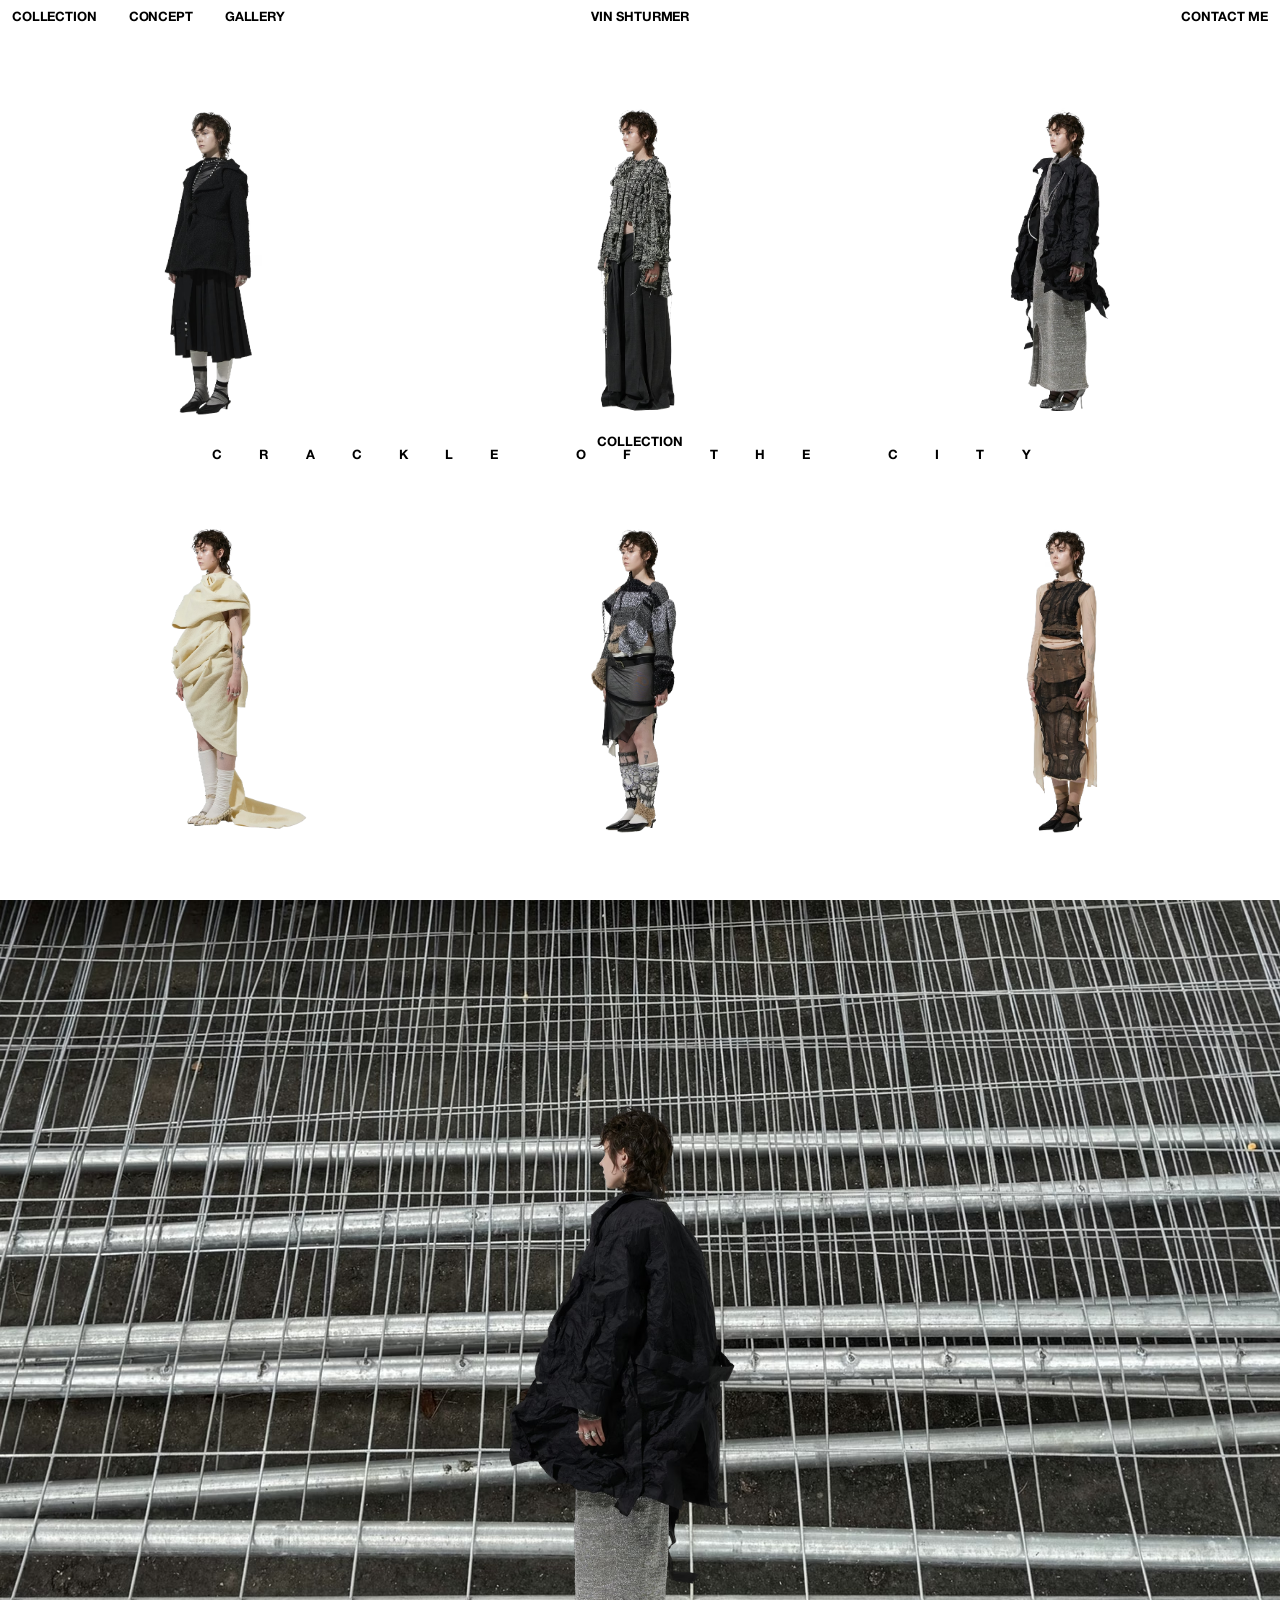
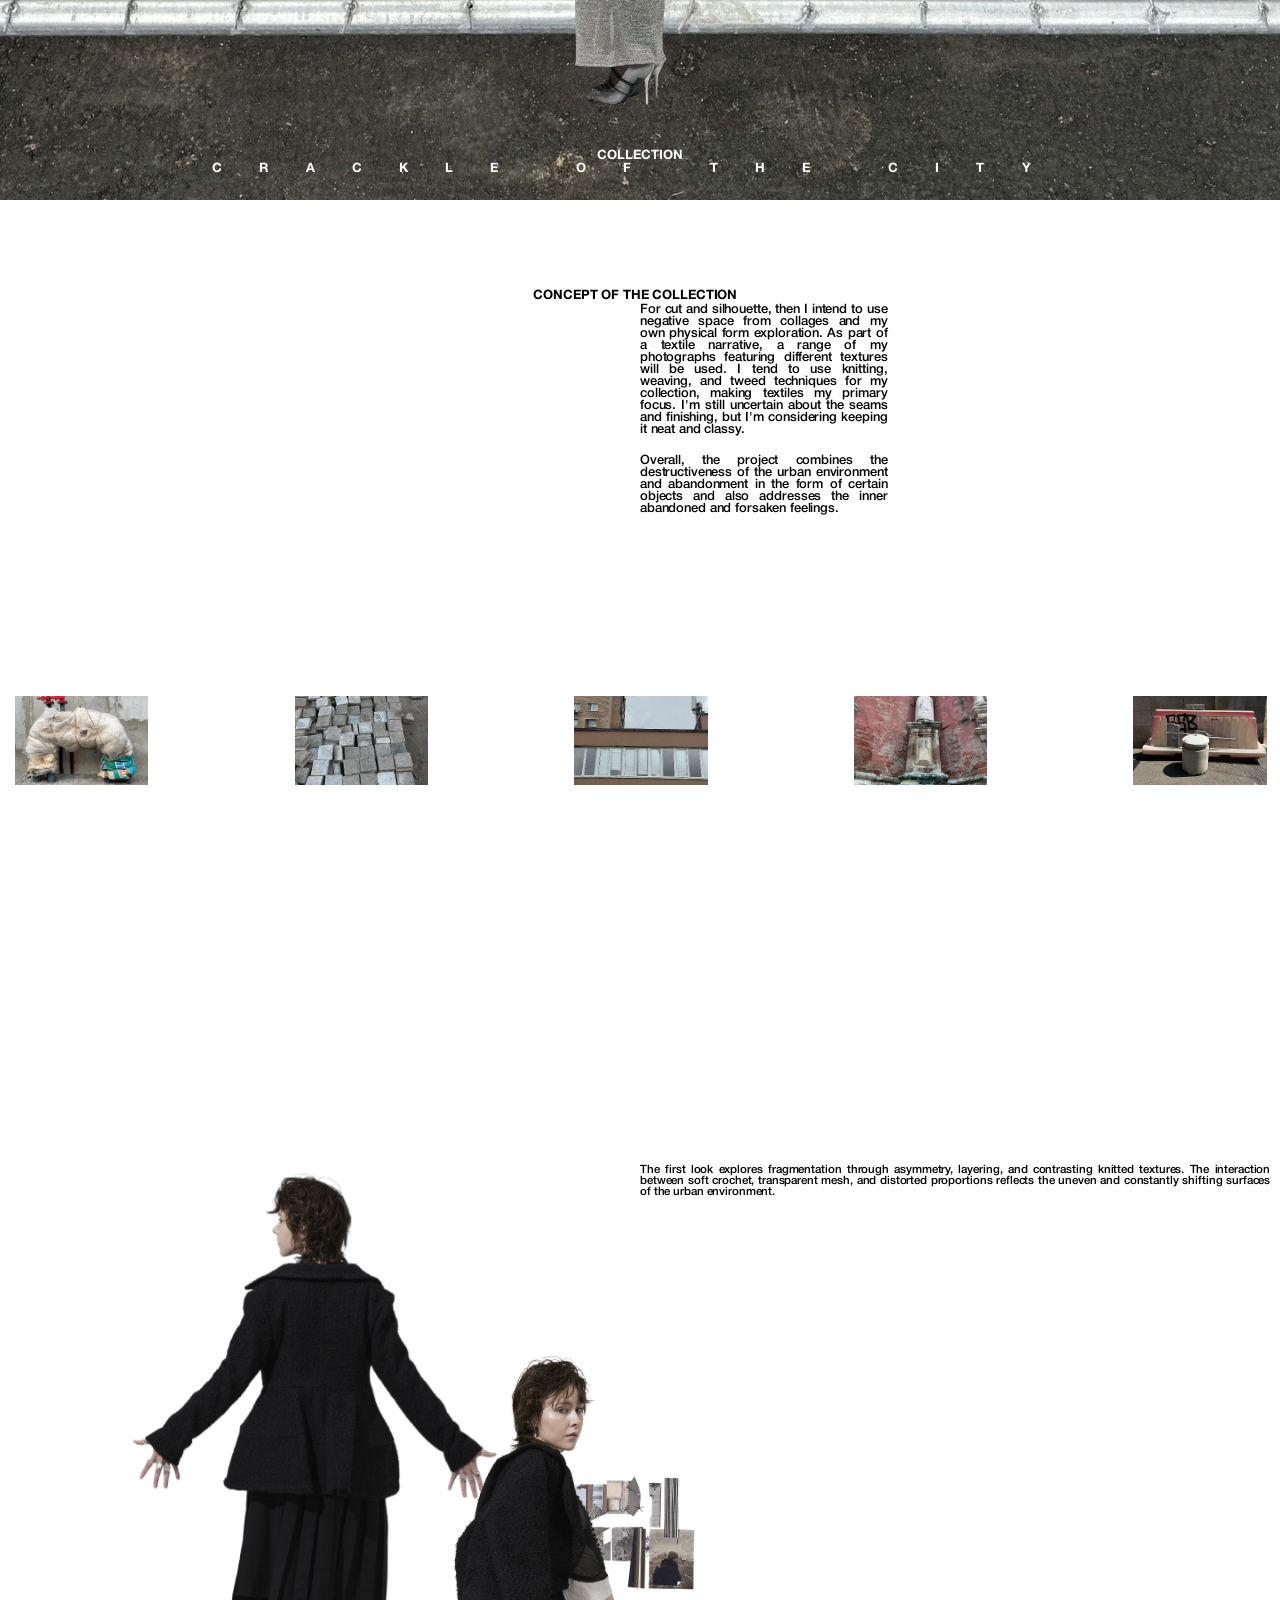
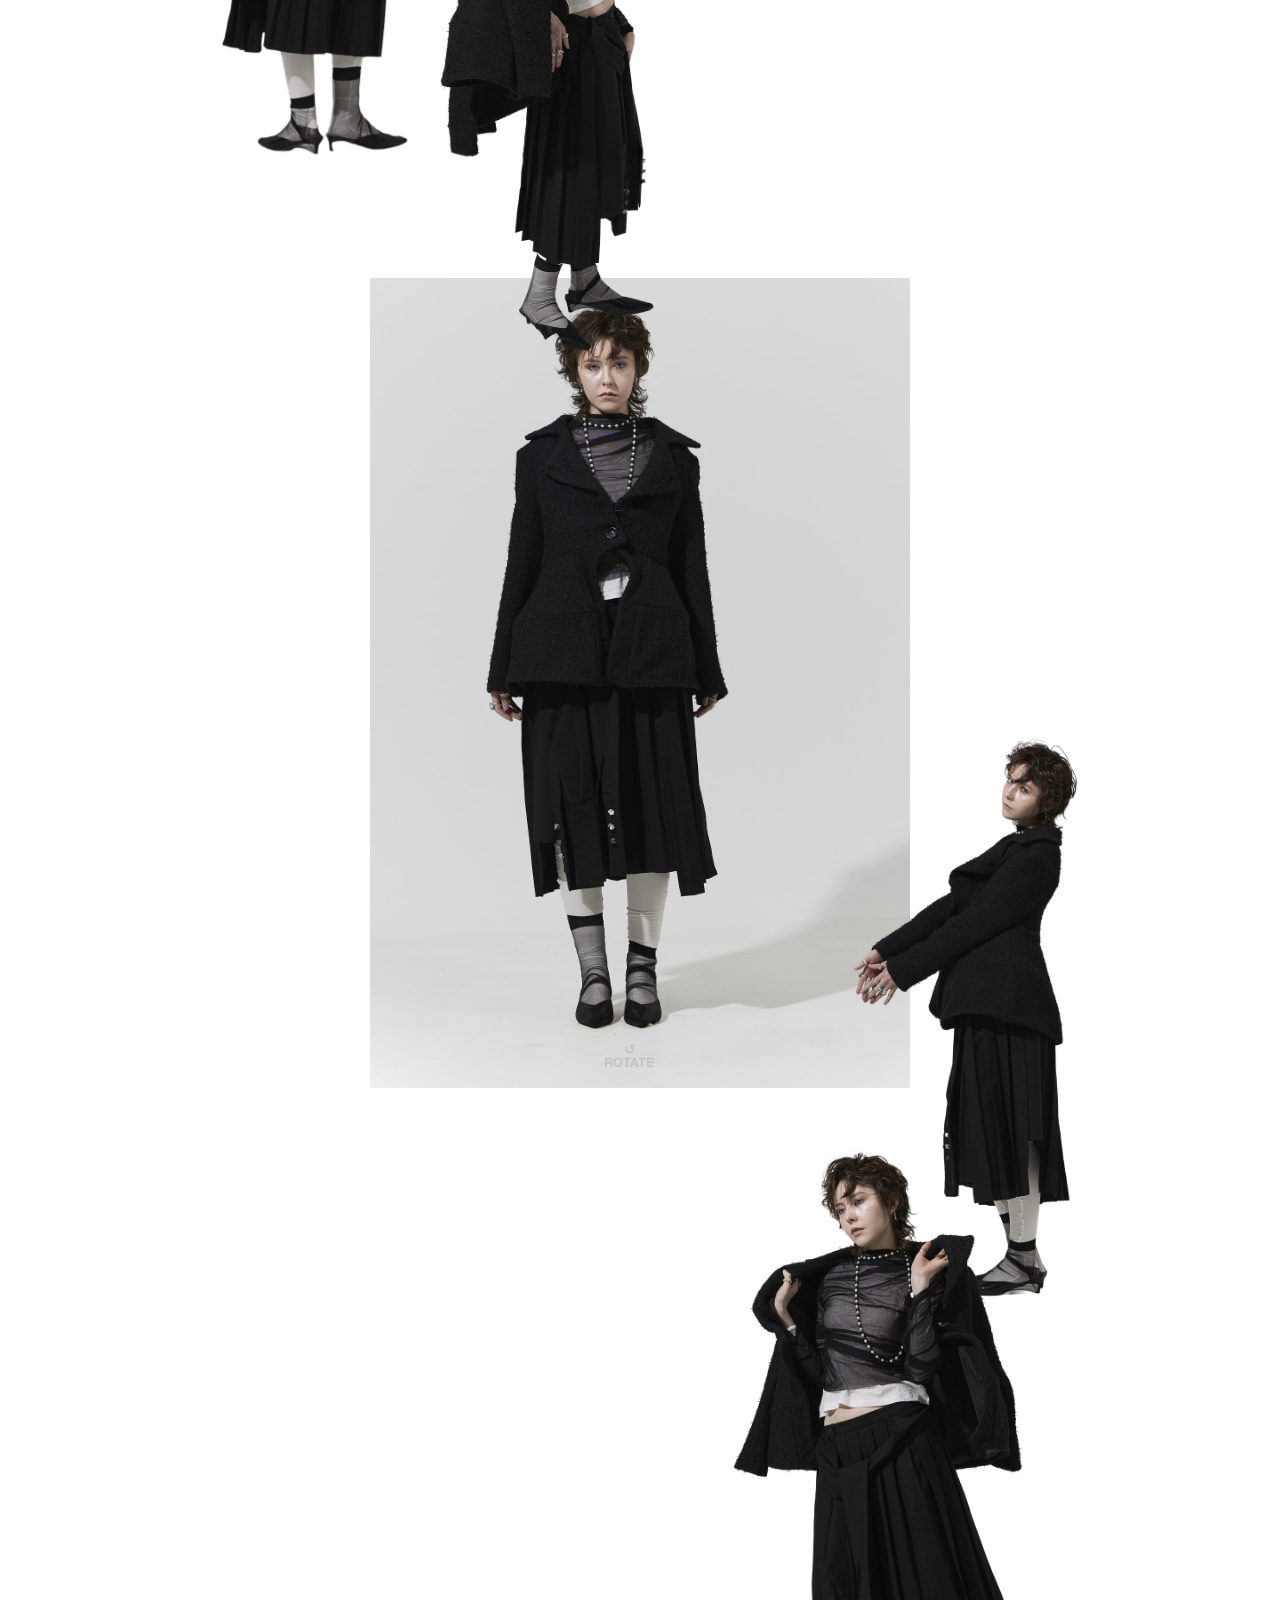
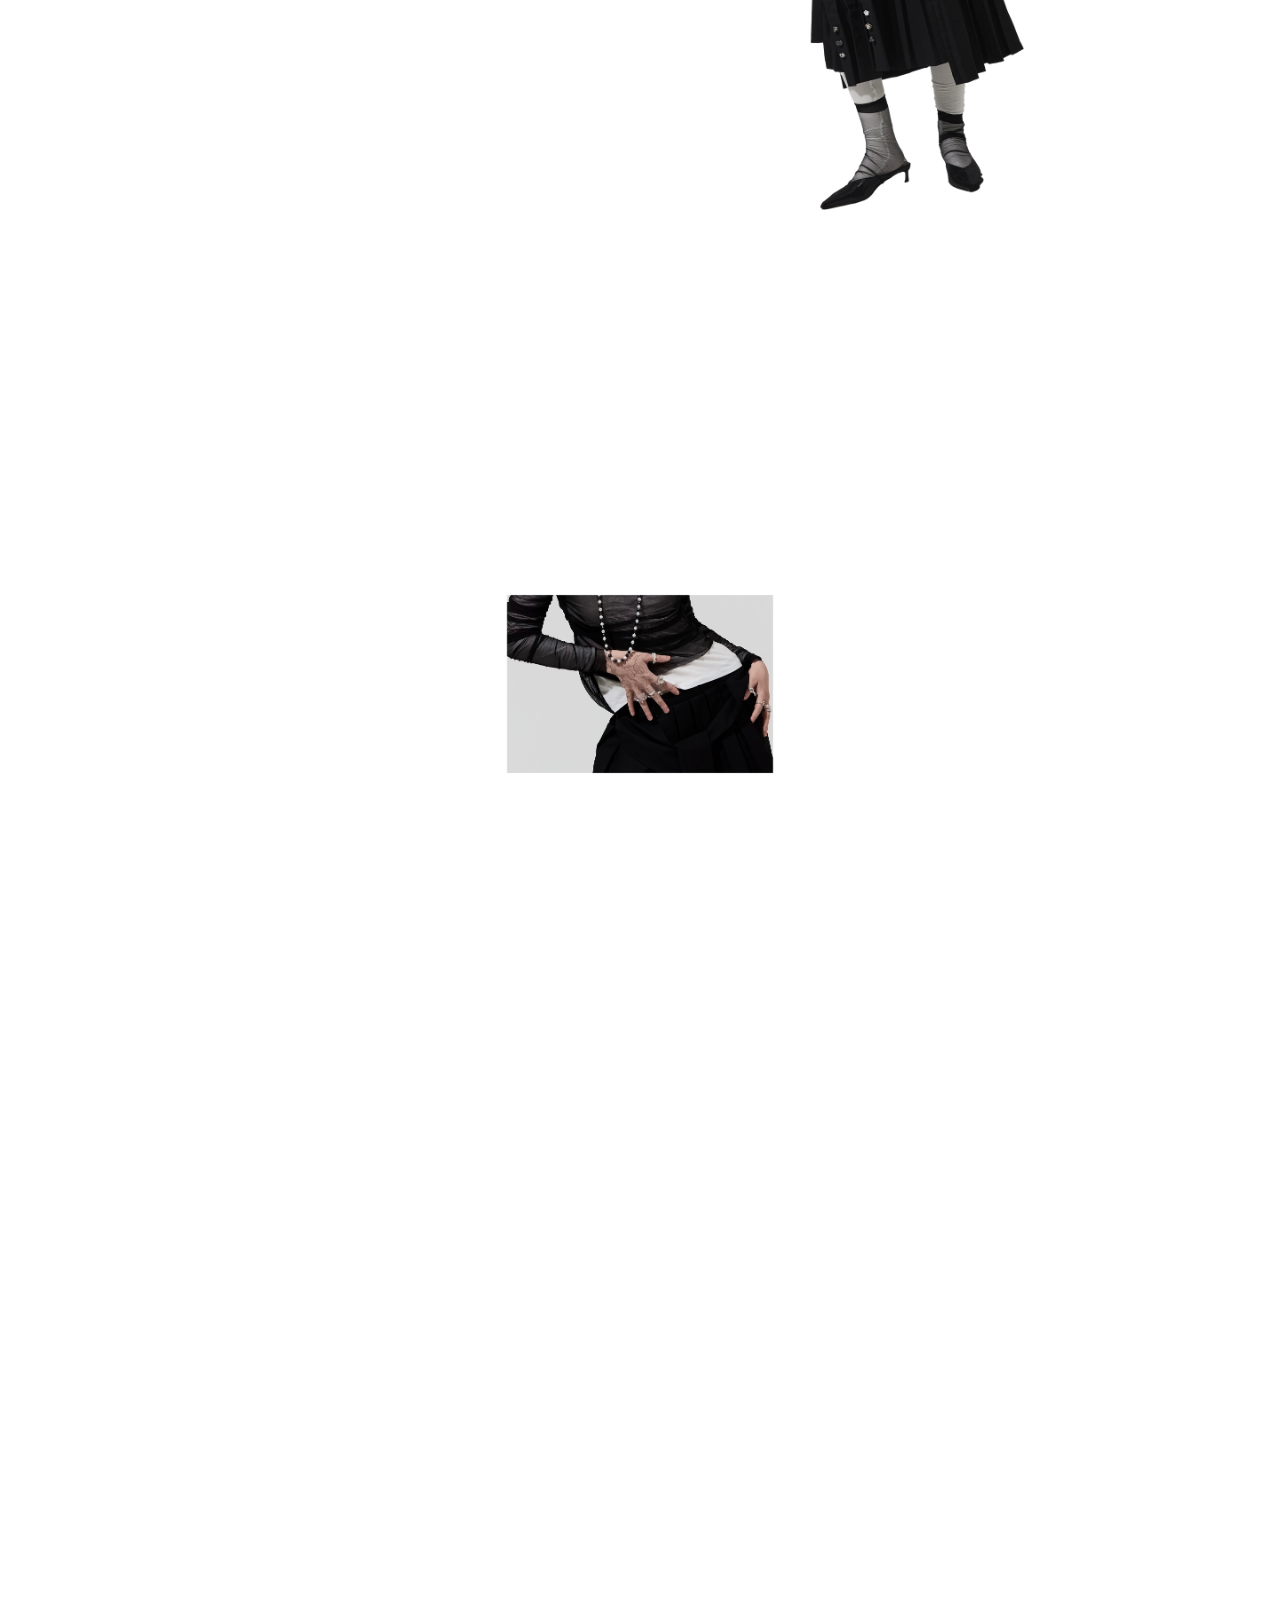
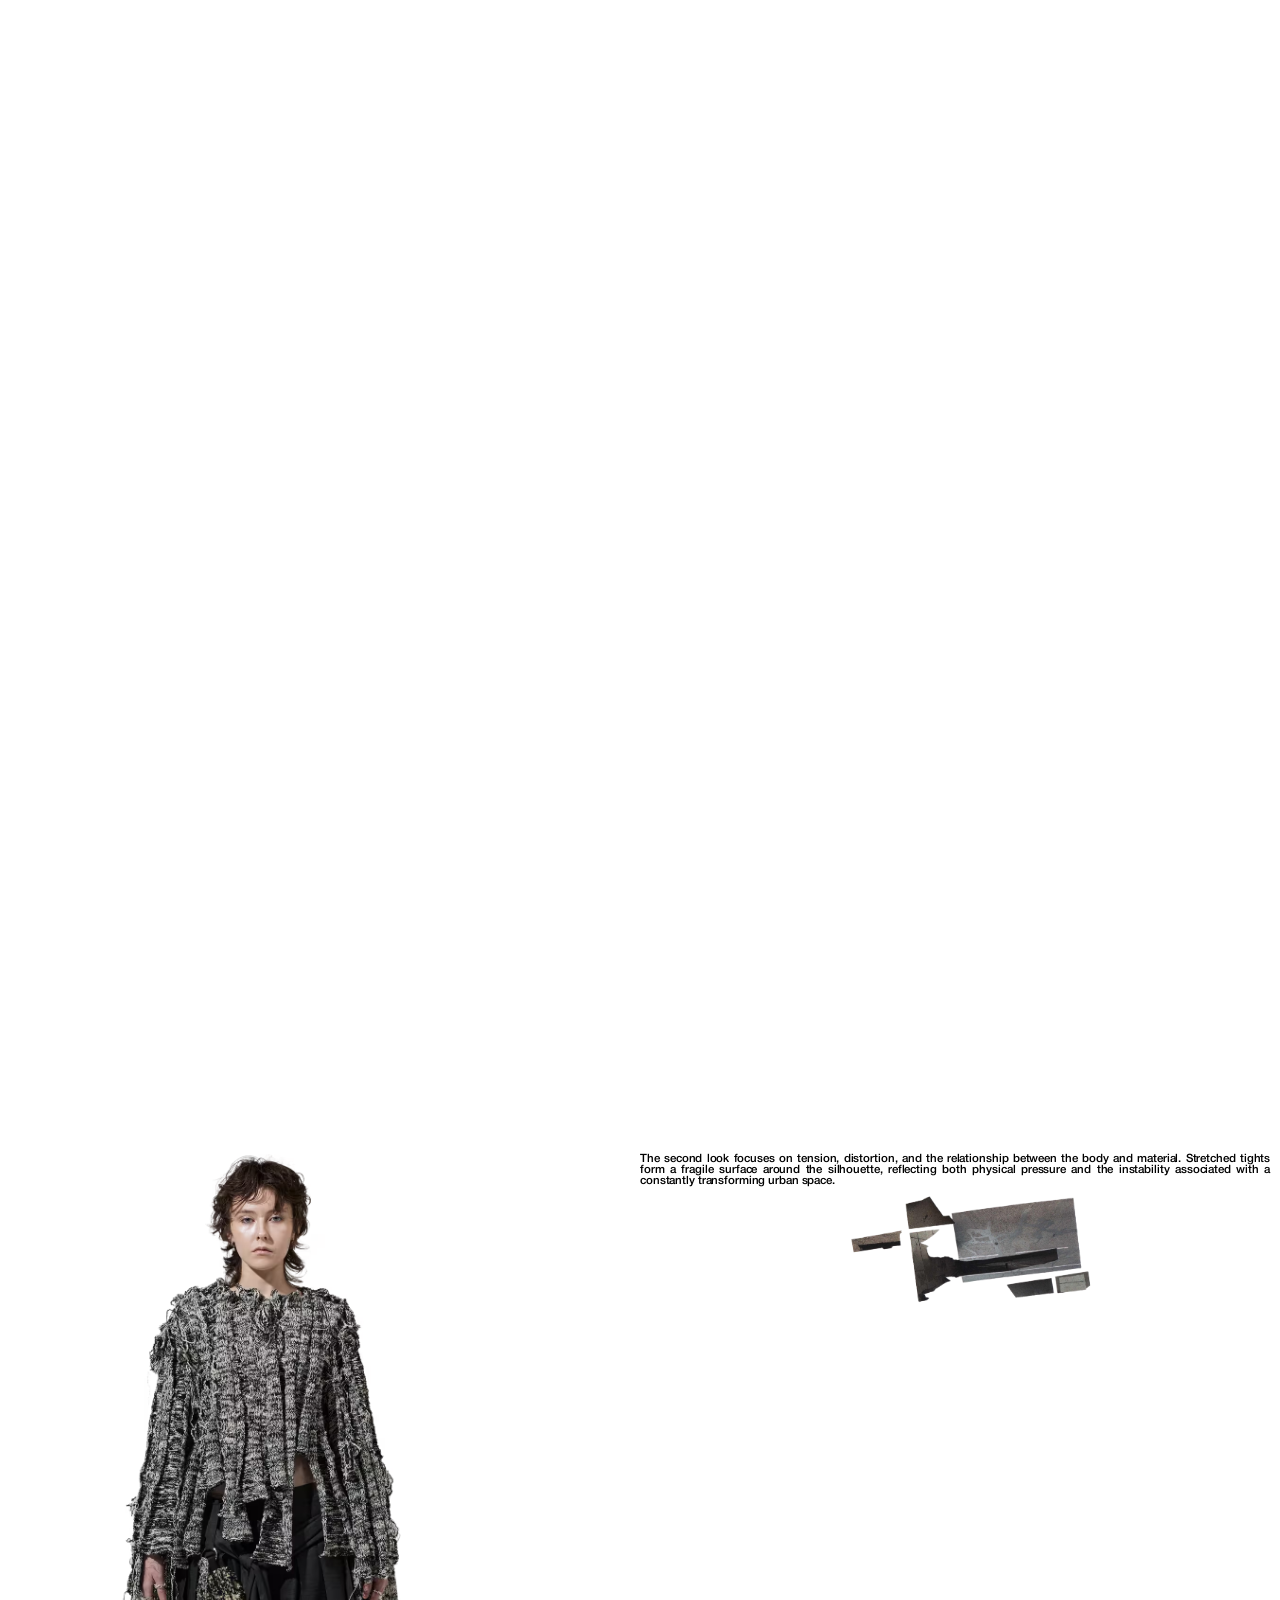
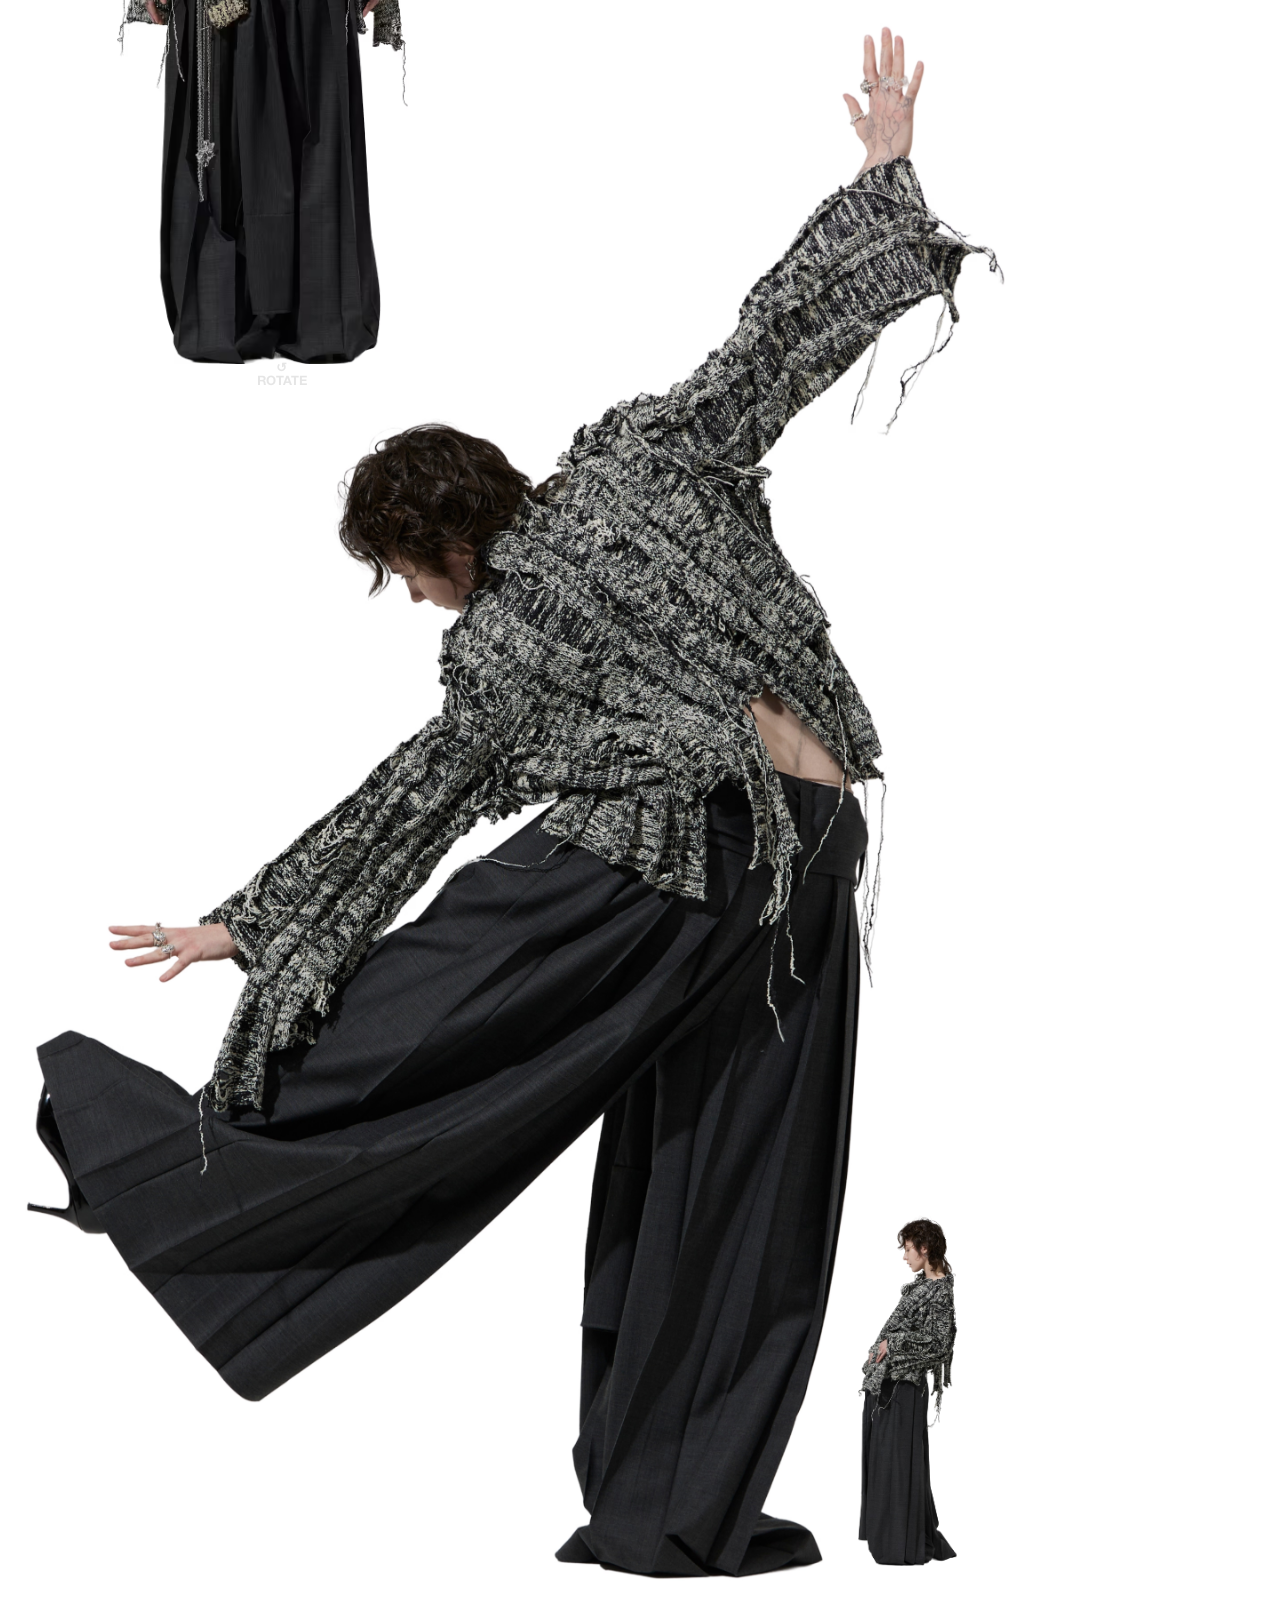
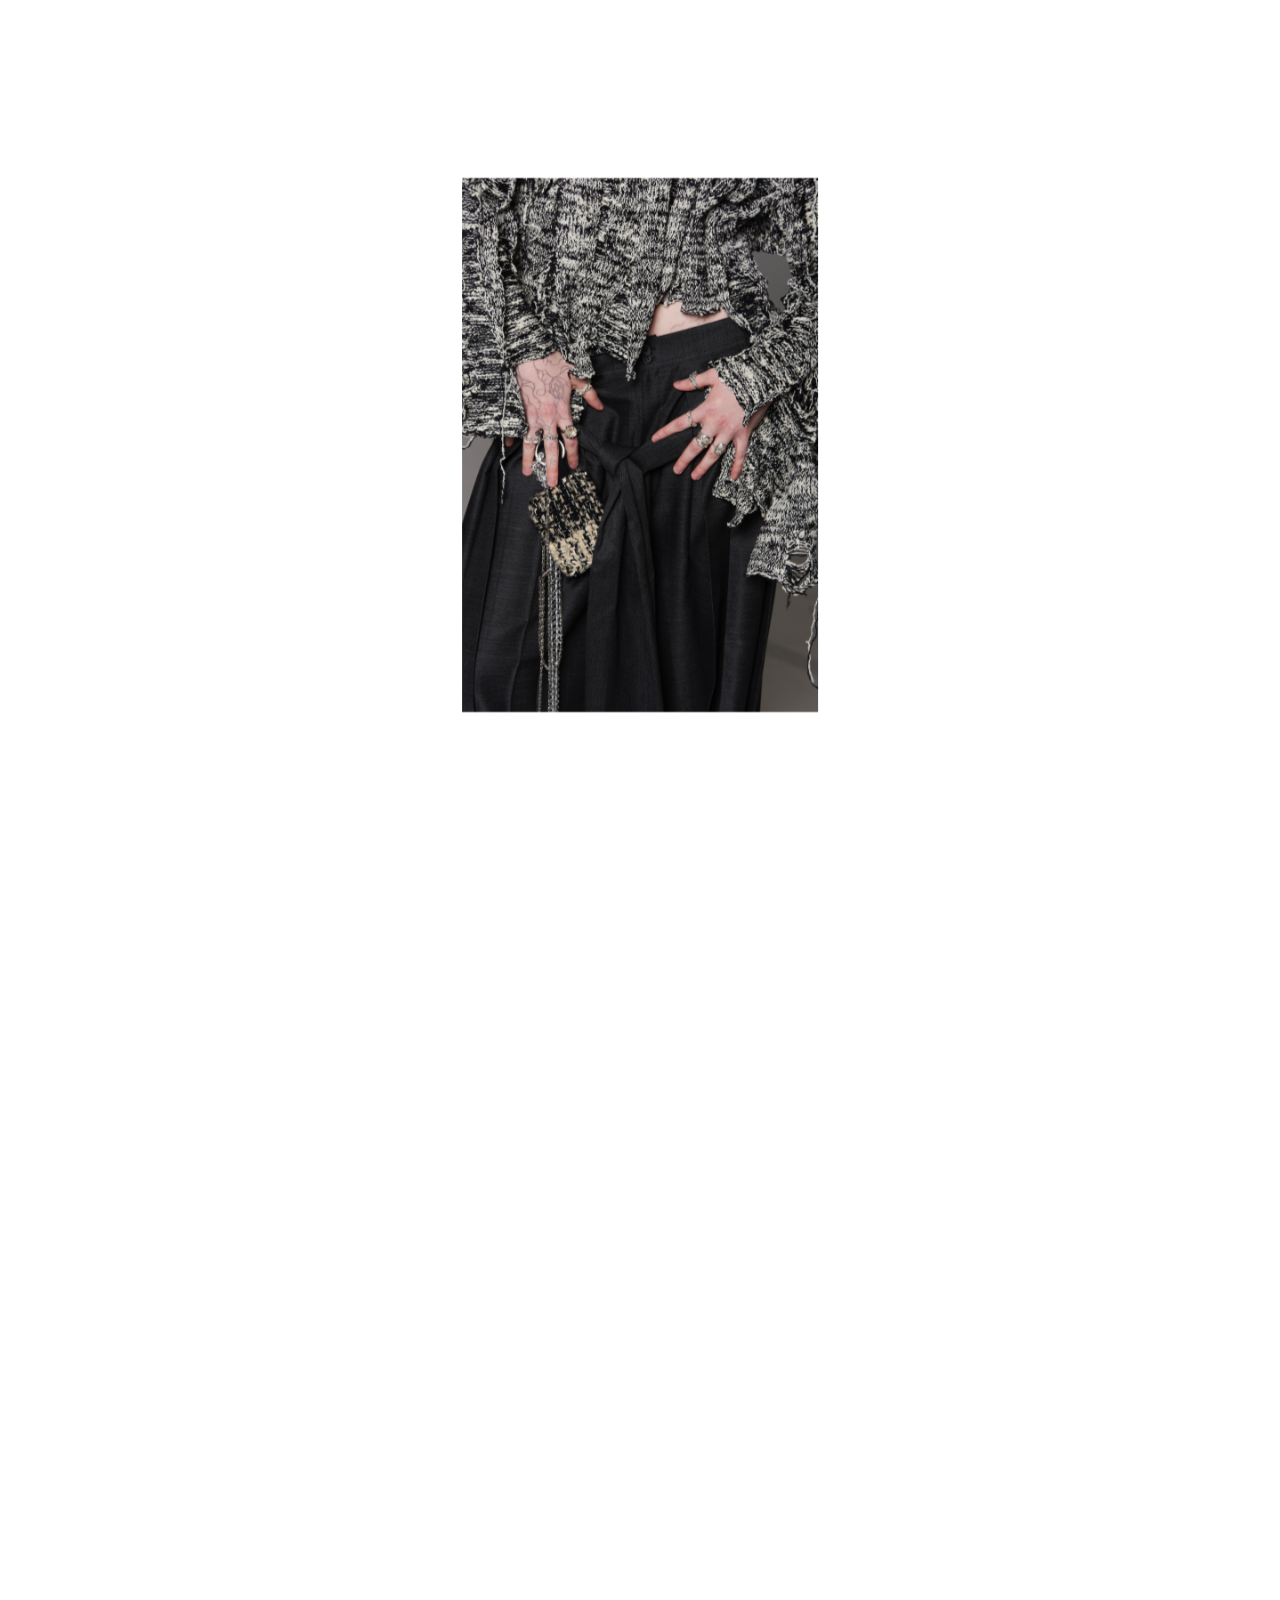
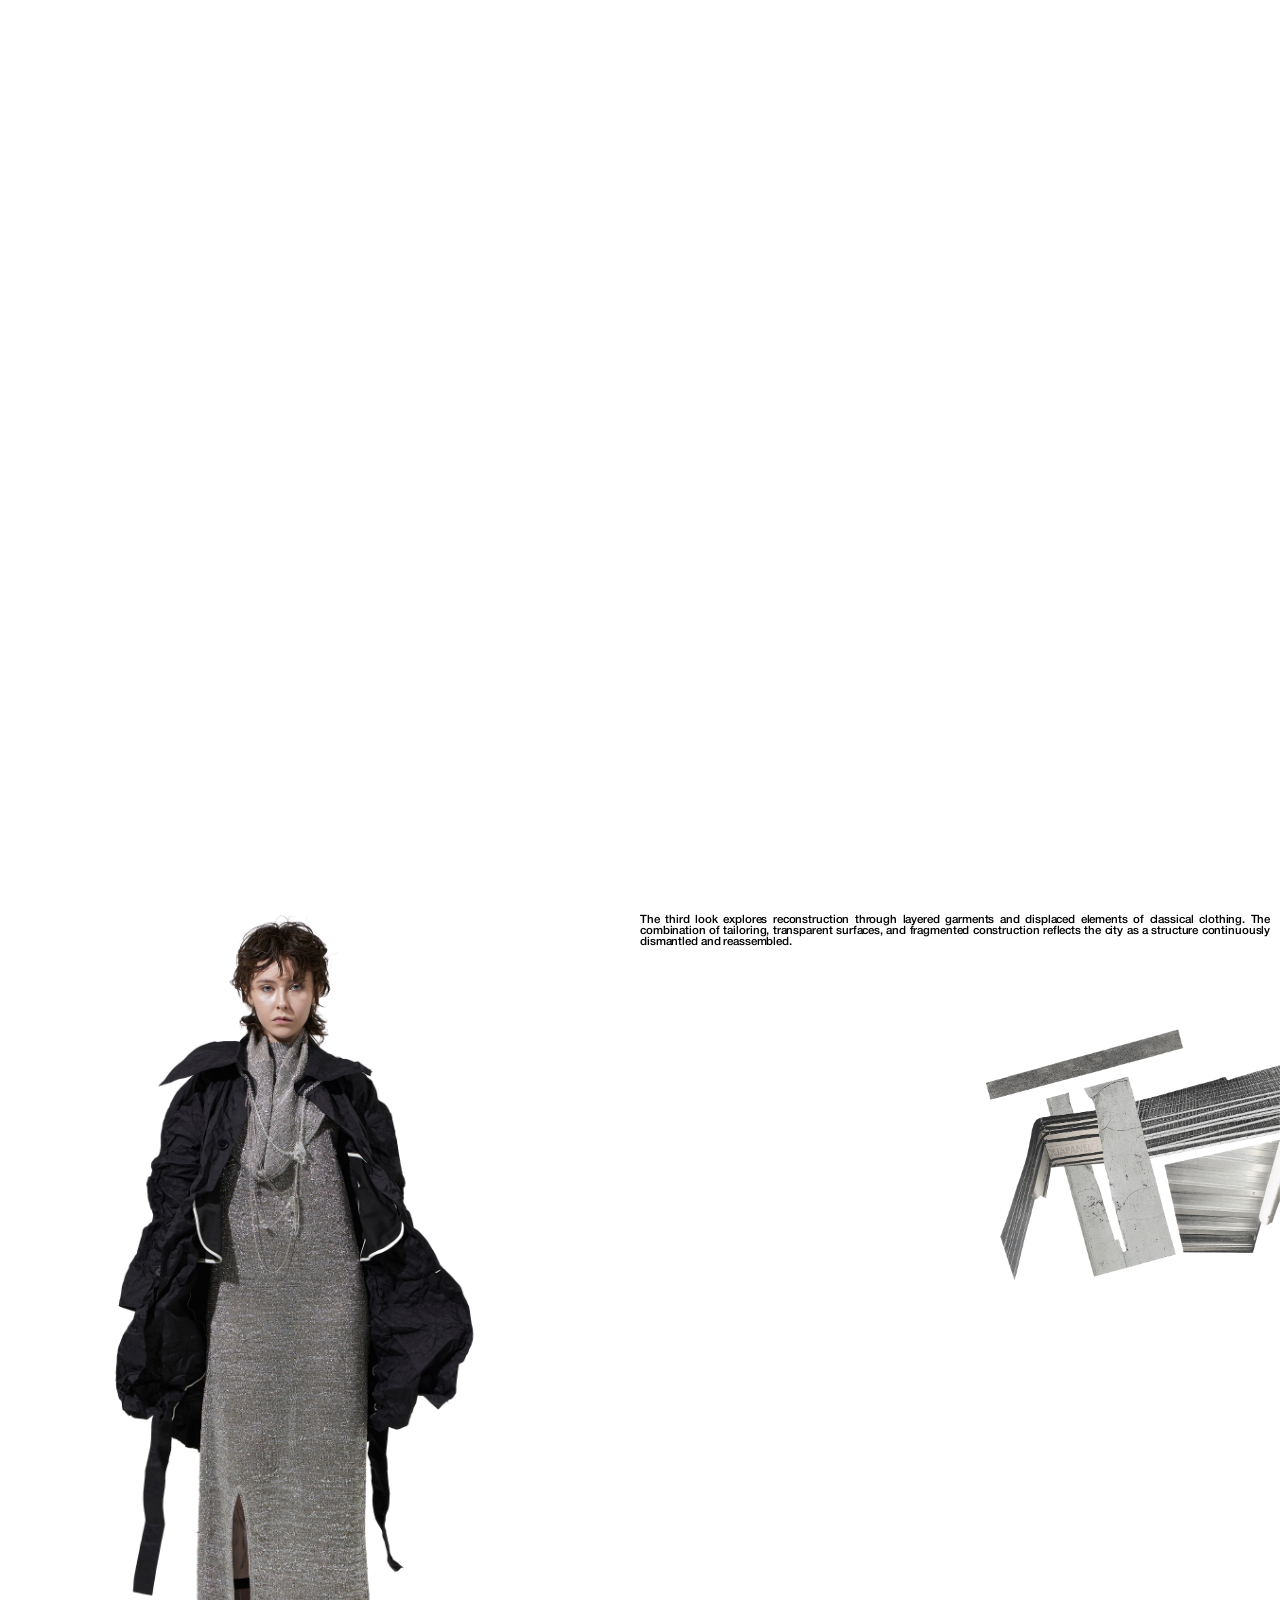
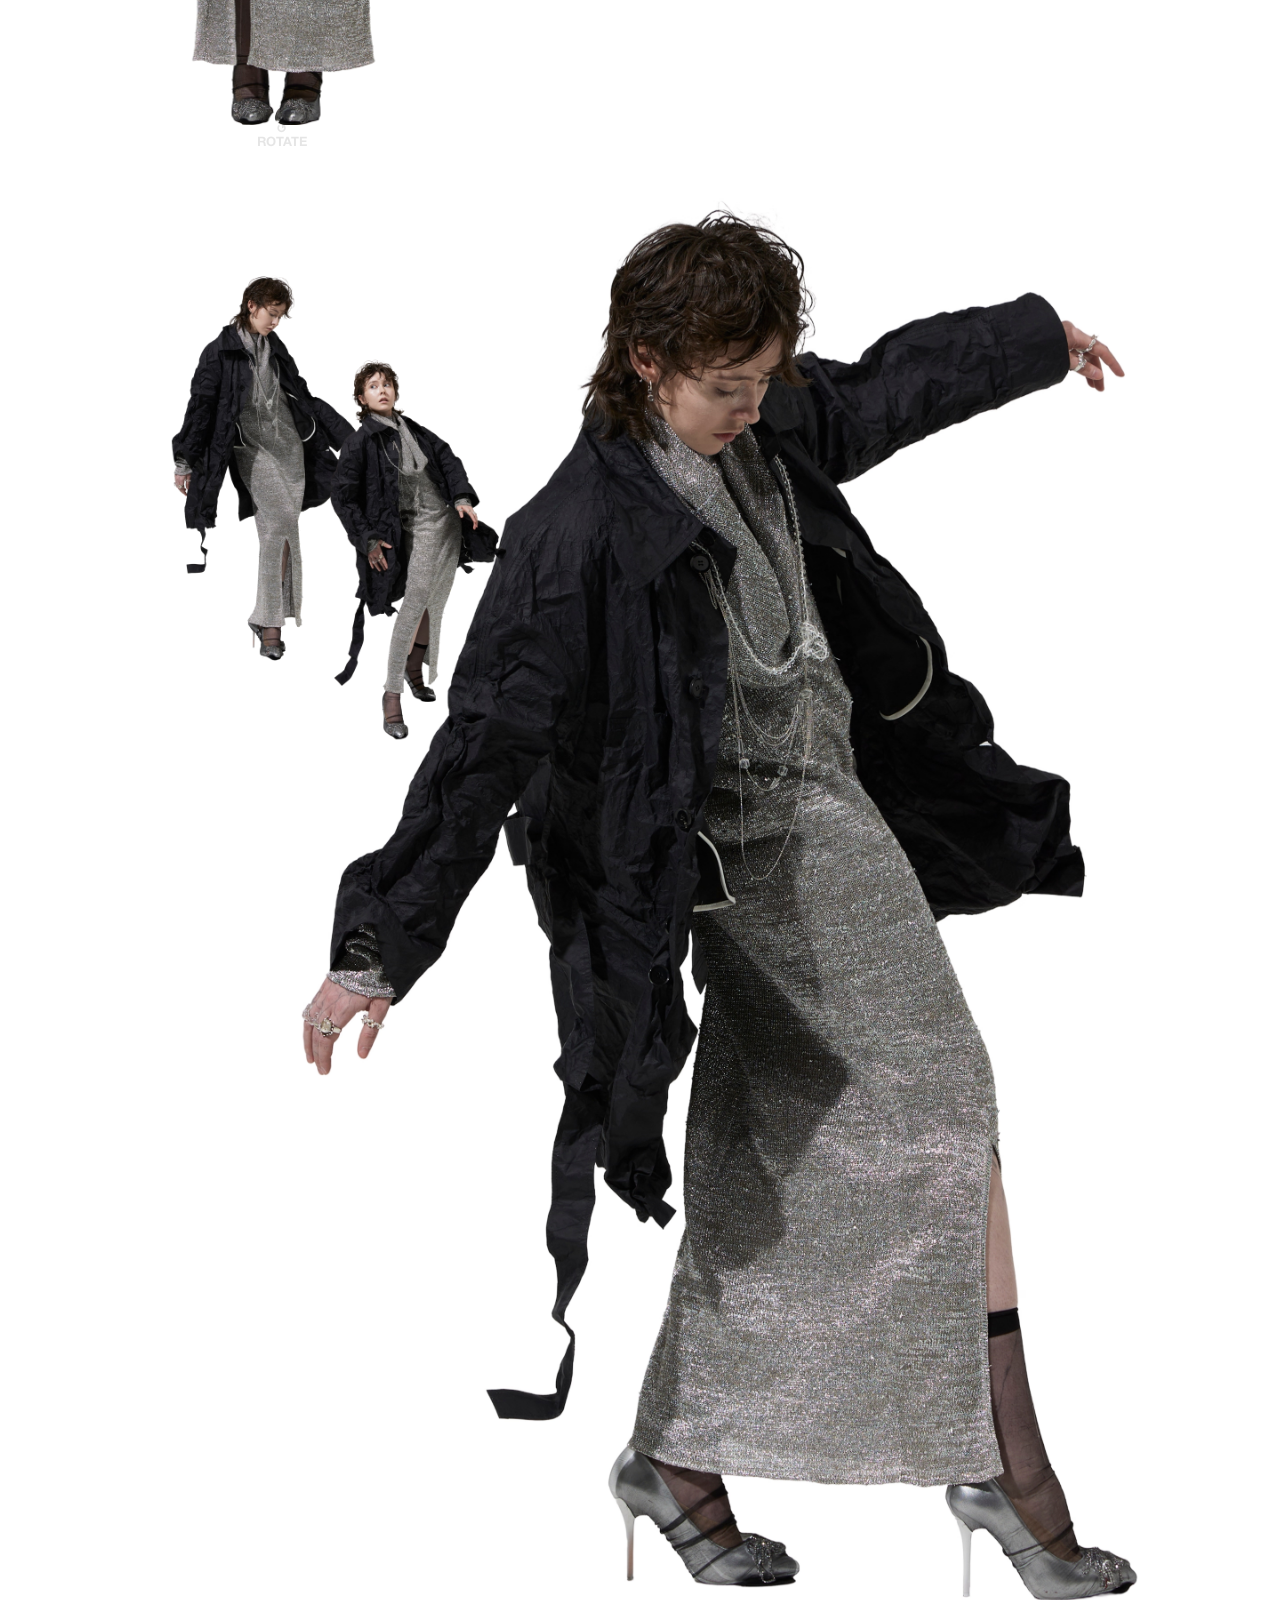
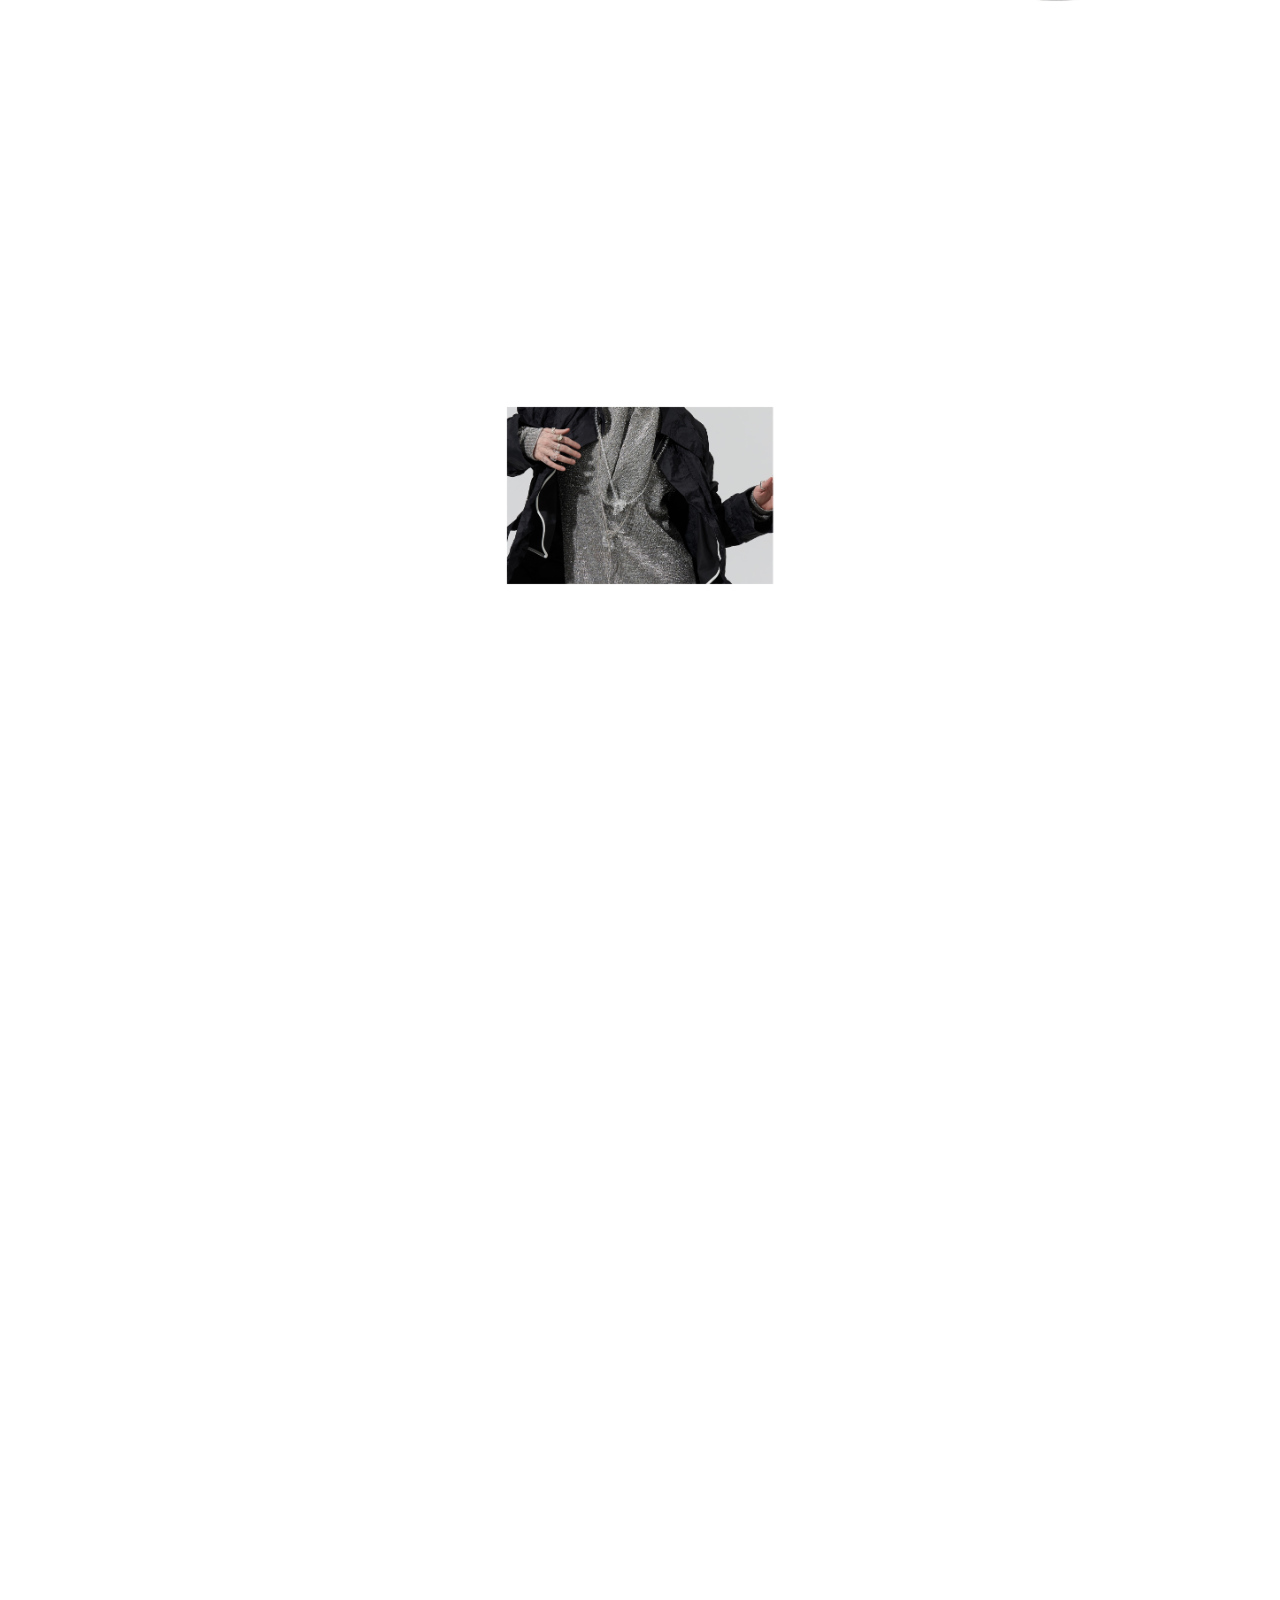
==== index.html @ 31cbffc6 "Wire up real nav/contact links, restyle header, adjust turn-hint/gallery layout Header nav, brand, a" ====
<!DOCTYPE html>
<html lang="en">
<head>
<meta charset="UTF-8">
<meta name="viewport" content="width=device-width,initial-scale=1.0">
<title>Vin Shturmer — Crackle of the City</title>
<!-- ?v= is a cache-buster, bumped by hand whenever css/js change — GitHub
     Pages' CDN caches these for 10 minutes and phone browsers often hold
     on far longer than that, so without a changing URL a visitor's cached
     copy can survive many deploys past whatever's actually live -->
<link rel="stylesheet" href="css/style.css?v=202607130200">
<!-- hides <body> (see html.pt-hide in style.css) before first paint, so
     arriving here via the cross-page fade in js/page-transition.js doesn't
     flash the fully-opaque page before fading in -->
<script>document.documentElement.classList.add('pt-hide');</script>
</head>
<body>

<!-- preloader: full-screen takeover shown until every image on the page
     has loaded (or the safety timeout fires) — see main.js for the
     load-tracking logic and the buildPhotoLoop call cycling this image
     through the same photos used in #about -->
<div id="preloader">
  <span id="preloader-brand">Vin Shturmer</span>
  <span id="preloader-percent">0%</span>
  <div id="preloader-photo"></div>
</div>

<!-- fixed look nav, vertically centered, shown while scrolling through concept -->
<div class="look-nav">
  <span class="look-nav-item" data-look="1">Look 1</span>
  <span class="look-nav-item" data-look="2">Look 2</span>
  <span class="look-nav-item" data-look="3">Look 3</span>
  <span class="look-nav-item" data-look="4">Look 4</span>
  <span class="look-nav-item" data-look="5">Look 5</span>
  <span class="look-nav-item" data-look="6">Look 6</span>
</div>

<!-- header -->
<div id="header">
  <div class="nav-left">
    <a href="http://vinshturmer.fun/">Collection</a>
    <a href="http://vinshturmer.fun/#about">Concept</a>
    <a href="http://vinshturmer.fun/gallery">Gallery</a>
  </div>
  <span class="brand"><a href="http://vinshturmer.fun/">Vin Shturmer</a></span>
  <a href="http://vinshturmer.fun/#contact">Contact me</a>
</div>

<!-- screen 1: gallery grid (now first) -->
<section id="gallery">
  <div id="grid-wrap"></div>
  <div class="caption caption-centered">
    <span class="line1">Collection</span>
    <span class="line2">Crackle&nbsp;of&nbsp;the&nbsp;City</span>
  </div>
</section>

<!-- screen 2: hero turntable (now second) -->
<section id="screen1">
  <div id="bg-wrap"></div>
  <div id="fig-wrap"></div>
  <div class="caption caption-bottom">
    <span class="line1">Collection</span>
    <span class="line2">Crackle&nbsp;of&nbsp;the&nbsp;City</span>
  </div>
</section>

<!-- screen: about / general concept intro -->
<section id="about">
  <div>
  <p class="about-heading">Concept of the collection</p>
  <div class="about-text">
    <p>For cut and silhouette, then I intend to use negative space from collages and my own physical form exploration. As part of a textile narrative, a range of my photographs featuring different textures will be used. I tend to use knitting, weaving, and tweed techniques for my collection, making textiles my primary focus. I'm still uncertain about the seams and finishing, but I'm considering keeping it neat and classy.</p>
    <p>Overall, the project combines the destructiveness of the urban environment and abandonment in the form of certain objects and also addresses the inner abandoned and forsaken feelings.</p>
  </div>
</div>
  <div class="about-row">
    <div class="about-photo" id="about-photo-1"></div>
    <div class="about-photo" id="about-photo-2"></div>
    <div class="about-photo" id="about-photo-3"></div>
    <div class="about-photo" id="about-photo-4"></div>
    <div class="about-photo" id="about-photo-5"></div>
  </div>
</section>

<!-- screen 3: concept -->
<section id="concept">
  <div id="concept-canvas">
    <p id="concept-text">The first look explores fragmentation through asymmetry, layering, and contrasting knitted textures. The interaction between soft crochet, transparent mesh, and distorted proportions reflects the uneven and constantly shifting surfaces of the urban environment.</p>

    <img class="c-collage-img cm1" src="assets/images/1-m-1.avif" alt="">
    <img class="c-collage-img cm2" src="assets/images/1-m-2.avif" alt="">
    <img class="c-collage-img cm3" src="assets/images/1-m-3.avif" alt="">
    <img class="c-collage-img cm4" src="assets/images/1-m-4.avif" alt="">
    <img class="c-collage-img c-col c1-col" src="assets/images/1-col-1.avif" alt="">
    
    <div id="concept-turn">
      <div class="turn-hint" style="bottom: 2%;margin-left: -2%;"><span class="turn-hint-icon" aria-hidden="true">↺</span><span class="turn-hint-label">Rotate</span></div>
    </div>

    <div id="concept-photo" class="c-photo"></div>

    <!-- one grid: grid-auto-flow:column (see style.css) fills left column
         top-to-bottom then right column top-to-bottom, so this DOM order
         (5 thumbs, then main last) lands main in the bottom-right cell,
         matching the original hand-placed layout -->
    <div class="c-rail-cluster">
      <img class="rail-thumb" src="assets/images/look-4-frame-1.avif" alt="Look 4">
      <img class="rail-thumb" src="assets/images/look-5-frame-1.avif" alt="Look 5">
      <img class="rail-thumb" src="assets/images/look-6-frame-1.avif" alt="Look 6">
      <img class="rail-thumb" src="assets/images/look-1-frame-1.avif" alt="Look 1">
      <img class="rail-thumb" src="assets/images/look-2-frame-1.avif" alt="Look 2">
      <div class="c-rail-main"></div>
    </div>
  </div>

  <div class="sticky-scrub-zone" data-look="1">
    <div class="sticky-scrub-inner"><div class="sticky-scrub-photo scrub-size-a" id="scrub-photo-1"></div></div>
  </div>

  <!-- mobile-only layout for look 1, matching Figma node 650:101 (400x2527
       reference canvas) — see .cmb-* rules in style.css -->
  <div class="cm-block" data-look="1">
    <div class="cmb-hero-wrap">
      <div class="turn-hint"><span class="turn-hint-label">Rotate</span><span class="turn-hint-icon" aria-hidden="true">↺</span></div>
      <div id="concept-turn-mobile-1" class="cmb-hero"></div>
      <p class="cmb-label">Look 1</p>
      <p class="cmb-text">The first look explores fragmentation through asymmetry, layering, and contrasting knitted textures. The interaction between soft crochet, transparent mesh, and distorted proportions reflects the uneven and constantly shifting surfaces of the urban environment.</p>
    </div>
    <div class="cmb-collage cmb-1-collage">
      <img class="cmb-1-peek" src="assets/images/1-col-1.avif" alt="">
      <img class="cmb-1-m2" src="assets/images/1-m-2.avif" alt="">
      <img class="cmb-1-m1" src="assets/images/1-m-1.avif" alt="">
      <img class="cmb-1-m4" src="assets/images/1-m-4.avif" alt="">
      <img class="cmb-1-m3" src="assets/images/1-m-3.avif" alt="">
    </div>
    <div class="cmb-slider cmb-1-slider" id="cmb-screen-1"></div>
  </div>

  <div id="concept-canvas-2" class="concept-canvas">
    <p class="concept-text2">The second look focuses on tension, distortion, and the relationship between the body and material. Stretched tights form a fragile surface around the silhouette, reflecting both physical pressure and the instability associated with a constantly transforming urban space.</p>

    <div class="c2-xl">
      <img src="assets/images/2-xl.avif" alt="">
    </div>
    <img class="c-collage-img c2-m2" src="assets/images/2-m-2.avif" alt="">
    <img class="c-collage-img c2-m3" src="assets/images/2-m-3.avif" alt="">
    <img class="c-collage-img c-col c2-col" src="assets/images/2-col-1.avif" alt="">

  <div class="turn-hint-wrap">
    <div id="concept-turn-2" class="c2-turn"></div>
      <div class="turn-hint" style="margin-bottom: -7%;margin-left: -2%;"><span class="turn-hint-icon" aria-hidden="true">↺</span><span class="turn-hint-label">Rotate</span></div>
    
    </div>

    <div id="concept-photo-2" class="c-photo c2-photo"></div>
  </div>

  <div class="sticky-scrub-zone" data-look="2">
    <div class="sticky-scrub-inner"><div class="sticky-scrub-photo scrub-size-b" id="scrub-photo-2"></div></div>
  </div>

  <!-- mobile-only layout for look 2, matching Figma node 650:111 -->
  <div class="cm-block" data-look="2">
    <div class="cmb-hero-wrap">
      <div class="turn-hint"><span class="turn-hint-label">Rotate</span><span class="turn-hint-icon" aria-hidden="true">↺</span></div>
      <div id="concept-turn-mobile-2" class="cmb-hero"></div>
      
      <p class="cmb-label">Look 2</p>
      <p class="cmb-text">The second look focuses on tension, distortion, and the relationship between the body and material. Stretched tights form a fragile surface around the silhouette, reflecting both physical pressure and the instability associated with a constantly transforming urban space.</p>
    </div>
    <div class="cmb-collage cmb-2-collage">
      <img class="cmb-2-peek" src="assets/images/2-col-1.avif" alt="">
      <img class="cmb-2-xl" src="assets/images/2-xl.avif" alt="">
      <img class="cmb-2-m2" src="assets/images/2-m-2.avif" alt="">
      <img class="cmb-2-m3" src="assets/images/2-m-3.avif" alt="">
    </div>
    <div class="cmb-slider cmb-2-slider" id="cmb-screen-2"></div>
  </div>

  <div id="concept-canvas-3" class="concept-canvas">
    <p class="concept-text3">The third look explores reconstruction through layered garments and displaced elements of classical clothing. The combination of tailoring, transparent surfaces, and fragmented construction reflects the city as a structure continuously dismantled and reassembled.</p>
    <div class="turn-hint-wrap">
    <div id="concept-turn-3" class="c3-turn"></div>
      <div class="turn-hint" style="margin-bottom: -7%;margin-left: -2%;"><span class="turn-hint-icon" aria-hidden="true">↺</span><span class="turn-hint-label">Rotate</span></div>
    
    </div>

    <div class="c3-xl">
      <img src="assets/images/3-xl.avif" alt="">
    </div>
    <img class="c-collage-img c3-m1" src="assets/images/3-m-1.avif" alt="">
    <img class="c-collage-img c3-m2" src="assets/images/3-m-2.avif" alt="">
    <img class="c-collage-img c3-m3" src="assets/images/3-m-3.avif" alt="">
    <img class="c-collage-img c-col c3-col" src="assets/images/3-col-1.avif" alt="">

    <div id="concept-photo-3" class="c-photo c3-photo"></div>
  </div>

  <div class="sticky-scrub-zone" data-look="3">
    <div class="sticky-scrub-inner"><div class="sticky-scrub-photo scrub-size-a" id="scrub-photo-3"></div></div>
  </div>

  <!-- mobile-only layout for look 3, matching Figma node 650:121 -->
  <div class="cm-block" data-look="3">
    <div class="cmb-hero-wrap">
      <div class="turn-hint"><span class="turn-hint-label">Rotate</span><span class="turn-hint-icon" aria-hidden="true">↺</span></div>
      <div id="concept-turn-mobile-3" class="cmb-hero"></div>
      <p class="cmb-label">Look 3</p>
      <p class="cmb-text">The third look explores reconstruction through layered garments and displaced elements of classical clothing. The combination of tailoring, transparent surfaces, and fragmented construction reflects the city as a structure continuously dismantled and reassembled.</p>
    </div>
    <div class="cmb-collage cmb-3-collage">
      <img class="cmb-3-peek" src="assets/images/3-col-1.avif" alt="">
      <img class="cmb-3-xl" src="assets/images/3-xl.avif" alt="">
      <img class="cmb-3-m1" src="assets/images/3-m-1.avif" alt="">
      <img class="cmb-3-m2" src="assets/images/3-m-2.avif" alt="">
    </div>
    <div class="cmb-slider cmb-3-slider" id="cmb-screen-3"></div>
  </div>

  <div id="concept-canvas-4" class="concept-canvas">
    <p class="concept-text4">The fourth look translates urban fragmentation into knitted and pleated structures. Exposed seams, separate knitted sections, and the architectural rhythm of pleating create a silhouette that appears simultaneously constructed, unfinished, and in a state of transformation.</p>

    <div class="turn-hint-wrap">
    <div id="concept-turn-4" class="c4-turn"></div>
      <div class="turn-hint" style="margin-bottom: -7%;margin-left: -2%;"><span class="turn-hint-icon" aria-hidden="true">↺</span><span class="turn-hint-label">Rotate</span></div>
    </div>

    <img class="c-collage-img c4-m1" src="assets/images/4-m-1.avif" alt="">
    <img class="c-collage-img c4-m2" src="assets/images/4-m-2.avif" alt="">
    <img class="c-collage-img c4-m3" src="assets/images/4-m-3.avif" alt="">
    <img class="c-collage-img c4-m4" src="assets/images/4-m-4.avif" alt="">
    <img class="c-collage-img c4-m5" src="assets/images/4-m-5.avif" alt="">
    <img class="c-collage-img c-col c4-col1" src="assets/images/4-col-1.avif" alt="">
    <img class="c-collage-img c-col c4-col2" src="assets/images/4-col-1-1.avif" alt="">

    <div id="concept-photo-4" class="c-photo c4-photo"></div>
  </div>

  <div class="sticky-scrub-zone" data-look="4">
    <div class="sticky-scrub-inner"><div class="sticky-scrub-photo scrub-size-c" id="scrub-photo-4"></div></div>
  </div>

  <!-- mobile-only layout for look 4, matching Figma node 650:131 -->
  <div class="cm-block" data-look="4">
    <div class="cmb-hero-wrap">
      <div class="turn-hint"><span class="turn-hint-label">Rotate</span><span class="turn-hint-icon" aria-hidden="true">↺</span></div>
      <div id="concept-turn-mobile-4" class="cmb-hero"></div>
      <p class="cmb-label">Look 4</p>
      <p class="cmb-text">The fourth look translates urban fragmentation into knitted and pleated structures. Exposed seams, separate knitted sections, and the architectural rhythm of pleating create a silhouette that appears simultaneously constructed, unfinished, and in a state of transformation.</p>
    </div>
    <div class="cmb-collage cmb-4-collage">
      <img class="cmb-4-peek1" src="assets/images/4-col-1.avif" alt="">
      <img class="cmb-4-peek2" src="assets/images/4-col-1-1.avif" alt="">
      <img class="cmb-4-m1" src="assets/images/4-m-1.avif" alt="">
      <img class="cmb-4-m2" src="assets/images/4-m-2.avif" alt="">
      <img class="cmb-4-m3" src="assets/images/4-m-3.avif" alt="">
      <img class="cmb-4-m4" src="assets/images/4-m-4.avif" alt="">
      <img class="cmb-4-m5" src="assets/images/4-m-5.avif" alt="">
    </div>
    <div class="cmb-slider cmb-4-slider" id="cmb-screen-4"></div>
  </div>

  <div id="concept-canvas-5" class="concept-canvas">
    <p class="concept-text5">The fifth look combines metallic surfaces with controlled deformation and a simplified elongated silhouette. The contrast between the silver knitted dress and the black outer layer refers to industrial materials, compressed structures, and the changing physical surfaces of the city.</p>

    <div id="concept-turn-5" class="c5-turn">
      <div class="turn-hint"><span class="turn-hint-icon" aria-hidden="true">↺</span><span class="turn-hint-label">Rotate</span></div>
    </div>

    <img class="c-collage-img c5-m1" src="assets/images/5-m-1.avif" alt="">
    <img class="c-collage-img c5-m2" src="assets/images/5-m-2.avif" alt="">
    <img class="c-collage-img c5-m3" src="assets/images/5-m-3.avif" alt="">
    <img class="c-collage-img c5-m4" src="assets/images/5-8.avif" alt="">
    <img class="c-collage-img c-col c5-col1" src="assets/images/5-col-1.avif" alt="">
    <img class="c-collage-img c-col c5-col2" src="assets/images/5-col-2.avif" alt="">

    <div id="concept-photo-5" class="c-photo c5-photo"></div>
  </div>

  <div class="sticky-scrub-zone" data-look="5">
    <div class="sticky-scrub-inner"><div class="sticky-scrub-photo scrub-size-b" id="scrub-photo-5"></div></div>
  </div>

  <!-- mobile-only layout for look 5, matching Figma node 650:141 -->
  <div class="cm-block" data-look="5">
    <div class="cmb-hero-wrap">
      <div class="turn-hint"><span class="turn-hint-label">Rotate</span><span class="turn-hint-icon" aria-hidden="true">↺</span></div>
      <div id="concept-turn-mobile-5" class="cmb-hero"></div>
      <p class="cmb-label">Look 5</p>
      <p class="cmb-text">The fifth look combines metallic surfaces with controlled deformation and a simplified elongated silhouette. The contrast between the silver knitted dress and the black outer layer refers to industrial materials, compressed structures, and the changing physical surfaces of the city.</p>
    </div>
    <div class="cmb-collage cmb-5-collage">
      <img class="cmb-5-peek1" src="assets/images/5-col-2.avif" alt="">
      <img class="cmb-5-peek2" src="assets/images/5-col-1.avif" alt="">
      <img class="cmb-5-m1" src="assets/images/5-m-1.avif" alt="">
      <img class="cmb-5-m2" src="assets/images/5-m-2.avif" alt="">
      <img class="cmb-5-m4" src="assets/images/5-8.avif" alt="">
      <img class="cmb-5-m3" src="assets/images/5-m-3.avif" alt="">
    </div>
    <div class="cmb-slider cmb-5-slider" id="cmb-screen-5"></div>
  </div>

  <div id="concept-canvas-6" class="concept-canvas">
    <p class="concept-text6">The final look explores urban texture through draping, irregular volume, and the natural deformation of fabric. Its fragmented folds and unfinished visual rhythm reflect the city as a tactile landscape shaped by continuous processes of decay, reconstruction, and renewal.</p>

    <div id="concept-turn-6" class="c6-turn">
      <div class="turn-hint"><span class="turn-hint-icon" aria-hidden="true">↺</span><span class="turn-hint-label">Rotate</span></div>
    </div>

    <div class="c6-row">
      <img class="c-collage-img c6-m1" src="assets/images/6-m-1.avif" alt="">
      <img class="c-collage-img c6-m2" src="assets/images/6-m-2.avif" alt="">
      <img class="c-collage-img c6-m3" src="assets/images/6-m-3.avif" alt="">
      <img class="c-collage-img c6-m4" src="assets/images/6-m-4.avif" alt="">
      <img class="c-collage-img c6-m5" src="assets/images/6-m-5.avif" alt="">
    </div>
    <img class="c-collage-img c-col c6-col" src="assets/images/6-col-1.avif" alt="">

    <div id="concept-photo-6" class="c-photo c6-photo"></div>
  </div>

  <div class="sticky-scrub-zone" data-look="6">
    <div class="sticky-scrub-inner"><div class="sticky-scrub-photo scrub-size-c" id="scrub-photo-6"></div></div>
  </div>

  <!-- mobile-only layout for look 6, matching Figma node 650:151 —
       m3 intentionally bleeds off the right edge, per the mockup -->
  <div class="cm-block" data-look="6">
    <div class="cmb-hero-wrap">
      <div class="turn-hint"><span class="turn-hint-label">Rotate</span><span class="turn-hint-icon" aria-hidden="true">↺</span></div>
      <div id="concept-turn-mobile-6" class="cmb-hero"></div>
      <p class="cmb-label">Look 6</p>
      <p class="cmb-text">The final look explores urban texture through draping, irregular volume, and the natural deformation of fabric. Its fragmented folds and unfinished visual rhythm reflect the city as a tactile landscape shaped by continuous processes of decay, reconstruction, and renewal.</p>
    </div>
    <div class="cmb-collage cmb-6-collage">
      <img class="cmb-6-peek" src="assets/images/6-col-1.avif" alt="">
      <img class="cmb-6-m4" src="assets/images/6-m-4.avif" alt="">
      <img class="cmb-6-m3" src="assets/images/6-m-3.avif" alt="">
      <img class="cmb-6-m2" src="assets/images/6-m-2.avif" alt="">
      <img class="cmb-6-m5" src="assets/images/6-m-5.avif" alt="">
      <img class="cmb-6-m1" src="assets/images/6-m-1.avif" alt="">
    </div>
    <div class="cmb-slider cmb-6-slider" id="cmb-screen-6"></div>
  </div>
</section>

<!-- screen: contact / about the designer -->
<section id="contact">
  <div class="contact-text">
    <p class="contact-bio">Hello! My name is Vin Shturmer, and I am a fashion and textile artist based in Moscow. My practice explores the relationship between personal experience, surrounding environments, and material experimentation. I am particularly interested in textile development, deconstruction, unconventional materials, and the transformation of familiar forms.</p>
    <div class="contact-links" style="color: black; text-decoration: none;cursor: pointer;">
      <span><a href="tel:+79060871908">+7 906 087-19-08</a></span>
      <span><a href="https://telegram.me/vinplu " target="_blank" >@vinplu</a></span>
      <span><a href="mailto:vin.shturmer@gmail.com?body=привет,красотка! есть предложение на кругленькую сумму, обсудим?" target="_blank">vin.shturmer@gmail.com</a></span>
    </div>
  </div>
  <div class="contact-links"style="position: absolute;width:100%;top:40%;color: black; text-decoration: none;gap:4px;">
  <div class="contact-photo"><img src="assets/images/vin-photo.avif" alt="Vin Shturmer"></div>
  <p class="contact-sayhi"><a href="https://telegram.me/vinplu" target="_blank">Say hi</a></p>
</div>
</section>

<script src="js/main.js?v=202607130200"></script>
<script src="js/page-transition.js?v=202607130200"></script>
</body>
</html>
---- css/style.css ----
@font-face{font-family:'HN';font-weight:700;src:url('../assets/fonts/HN-Bold.otf') format('opentype');}
@font-face{font-family:'HN';font-weight:500;src:url('../assets/fonts/HN-Medium.otf') format('opentype');}

*,*::before,*::after{margin:0;padding:0;box-sizing:border-box;}
html,body{width:100%;background:#fff;}
body{font-family:'HN',sans-serif;-webkit-font-smoothing:antialiased;transition:opacity .25s ease;}

/* ── cross-page fade transition (index.html <-> gallery.html): an inline
   script in <head> (see index.html/gallery.html) adds .pt-hide to <html>
   before the stylesheet finishes blocking render, so the page's first
   paint is already invisible instead of flashing fully-opaque first —
   js/page-transition.js then removes it on a rAF to fade in, and re-adds
   it before following a same-tab link to the other page, to fade out
   first. No JS at all (or the script failing) just leaves body at its
   normal opacity:1 default, so nothing ever gets stuck invisible. ── */
html.pt-hide body{opacity:0;}

/* click-dragging over the hero figure or any of the drag-to-rotate
   turntables (grid tiles, concept-page turntables) has no text to select,
   but the browser doesn't know that — without this, a drag gesture there
   paints the default text-selection highlight over the image and
   whatever's nearby. Scoped to the image/drag areas rather than body so
   the actual body copy (concept-text etc.) stays selectable. */
#fig-wrap,.grid-item,#concept-turn,.c2-turn,.c3-turn,.c4-turn,.c5-turn,.c6-turn,.cm-turn{
  -webkit-user-select:none;user-select:none;
}

/* ── preloader: full-screen takeover, brand+percent row plus a small
   crossfading photo dead-center (built from the same #about photo set via
   buildPhotoLoop in main.js). z-index sits above #header (20) and
   everything else on the page since it's meant to fully obscure the site
   until images have loaded. Desktop centers the brand/percent row
   vertically in the viewport per the Figma frame; mobile pins it to the
   top instead, matching the real #header's own position. ── */
#preloader{
  position:fixed;inset:0;z-index:100;
  background:#fff;
  display:flex;justify-content:space-between;align-items:center;
  padding:10px;
}
/* no transition — this snaps off in one frame rather than fading, since a
   soft crossfade read as the site just being slow to remove it */
#preloader.preloader-hidden{display:none;}
#preloader-brand,#preloader-percent{
  font-family:'HN',sans-serif;font-weight:700;font-size:clamp(13px,min(1.08vw,1.728vh),15.6px);
  letter-spacing:-.01em;text-transform:uppercase;color:#000;white-space:nowrap;
}
#preloader-photo{
  position:absolute;left:50%;top:50%;transform:translate(-50%,-50%);
  width:150px;height:100px;overflow:hidden;pointer-events:none;
}
#preloader-photo img{position:absolute;inset:0;width:100%;height:100%;object-fit:cover;display:none;}
#preloader-photo img.on{display:block;}

@media (max-width:1024px){
  #preloader{align-items:flex-start;}
}

/* ── screen 1 ── */
#screen1{position:relative;height:100vh;overflow:hidden;}

/* ── backgrounds ── */
#bg-wrap{position:absolute;inset:0;z-index:0;}
.bg-img{
  position:absolute;inset:0;
  width:100%;height:100%;
  object-fit:cover;object-position:center;
  opacity:0;
}
.bg-img.on{opacity:1;}

/* ── figure (no-bg turntable) ── */
#fig-wrap{position:absolute;top:50%;left:50%;transform:translate(-50%,-50%);height:82vh;width:calc(82vh * 683 / 1024);z-index:10;}
#fig-wrap img{
  position:absolute;inset:0;
  width:100%;height:100%;
  object-fit:contain;object-position:bottom center;
  display:none;pointer-events:none;
}
#fig-wrap img.on{display:block;}

/* ── header ── */
#header{position:fixed;top:0;left:0;right:0;z-index:20;display:flex;align-items:center;justify-content:space-between;padding:12px 12px;font-size:13px;font-weight:700;letter-spacing:-.01em;text-transform:uppercase;color:#fff;mix-blend-mode:difference; background:transparent;}
#header.no-bg{background:transparent;}

/* dev-only toggle: pick a scroll transition style for the look blocks */
#scroll-mode-toggle{
  position:fixed;top:76px;left:8px;z-index:60;
  background:#fff;border:1px solid #000;border-radius:4px;padding:6px 8px;
  font-family:sans-serif;font-size:11px;color:#000;
  display:flex;flex-direction:column;gap:4px;
}
#scroll-mode-toggle label{display:flex;align-items:center;gap:5px;cursor:pointer;white-space:nowrap;}

/* snap + crossfade: the actual page scroller (html) snaps to the start of
   each look canvas; canvases without scroll-snap-align (screen1, gallery)
   are simply not snap targets, so normal scroll continues through them
   unaffected. */
html[data-scroll-mode="fade"]{
  scroll-snap-type:y mandatory;
}
html[data-scroll-mode="fade"] #concept-canvas,
html[data-scroll-mode="fade"] .concept-canvas{
  scroll-snap-align:start;
  scroll-snap-stop:always;
  transition:opacity .1s linear;
}

/* sticky photo scrub: each look gets a tall spacer after its canvas; while
   scrolling through that spacer the photo pins center-screen and flips
   frames based on scroll progress instead of a timer. Only active in this
   mode — hidden (and the original timer-driven photo hidden) otherwise. */
.sticky-scrub-zone{display:none;position:relative;height:280vh;}
html[data-scroll-mode="scrub"] .sticky-scrub-zone{display:block;}
/* margin-top (pulling the zone up flush against its look's real content,
   with no dead scroll before it) is computed live in main.js — see
   updateScrubZoneOffsets */
html[data-scroll-mode="scrub"] #concept-photo,
html[data-scroll-mode="scrub"] #concept-photo-2,
html[data-scroll-mode="scrub"] #concept-photo-3,
html[data-scroll-mode="scrub"] #concept-photo-4,
html[data-scroll-mode="scrub"] #concept-photo-5,
html[data-scroll-mode="scrub"] #concept-photo-6{
  display:none;
}
.sticky-scrub-inner{
  position:sticky;top:0;height:100vh;
  display:flex;align-items:center;justify-content:center;
}
.sticky-scrub-photo{position:relative;}
.sticky-scrub-photo img{position:absolute;inset:0;width:100%;height:100%;object-fit:cover;object-position:center;display:none;}
.sticky-scrub-photo img.on{display:block;}
/* same box sizes as each look's original photo (in vw, so aspect holds at any width):
   a = 300x200 (looks 1, 3); b = 400x600 (looks 2, 5); c = 980x600 (looks 4, 6) */
.scrub-size-a{width:20.83vw;height:13.89vw;}
.scrub-size-b{width:27.78vw;height:41.67vw;}
.scrub-size-c{width:68.06vw;height:41.67vw;}

/* fixed "LOOK N" nav, vertically centered on screen, visible only while
   scrolling through the concept section; active look highlighted in black,
   the rest faded — mirrors the same look-tracking used by the rail thumbnail */
.look-nav{
  position:fixed;top:50%;left:0;right:0;transform:translateY(-50%);
  z-index:15;
  display:flex;justify-content:space-between;align-items:center;
  padding:0 12px;
  pointer-events:none;
  opacity:0;
}
.look-nav.in-view{opacity:1;}
.look-nav-item{
  font-family:'HN',sans-serif;font-weight:700;font-size:13px;
  letter-spacing:-.01em;text-transform:uppercase;
  color:rgba(0,0,0,.1);
}
.look-nav-item.active{color:#000;}
#header .nav-left{display:flex;gap:32px;}
#header a{text-decoration:none;color:#fff;cursor:pointer;opacity:1;}
#header a:hover{text-decoration: underline;}
#header .brand{
  position:absolute;left:50%;transform:translateX(-50%);
  font-weight:700;
}

.caption{
  position:absolute;
  z-index:2;
  text-align:center;
  pointer-events:none;
}
.caption-centered{top:50%;left:50%;transform:translate(-50%,-50%);color:#000;}
.caption-bottom{bottom:24px;left:50%;transform:translateX(-50%);color:#fff;}
.caption .line1{
  display:block;
  font-size:13px;font-weight:700;
  letter-spacing:0;text-transform:uppercase;
}
.caption .line2{
  display:block;
  font-size:13px;font-weight:700;
  letter-spacing:calc(2.9vw);text-transform:uppercase;
}

/* ── about / general concept intro (1440x900 reference, single viewport) ── */
#about{position:relative;height:100vh;background:#fff;overflow:hidden;}


/* font-size uses min(vw, vh*1.6) rather than plain vw: top/left above are
   %-of-height on this 100vh section, so they already shrink with a shorter
   window — but plain vw-only text doesn't, so on a short-but-wide window
   the (relatively too-large) text overruns the now-tighter vertical gap
   and overlaps the row below. The vh term (1.6 = 1440/900, this section's
   own reference ratio) makes the font shrink in step with the layout
   whichever dimension is actually the tighter constraint. */
.about-heading{
  position:absolute;left:41.67%;top:10%;
  font-family:'HN',sans-serif;font-weight:700;font-size:13px;
  letter-spacing:-.01em;text-transform:uppercase;color:#000;
  white-space:nowrap;
}

.about-text{
  position:absolute;left:50%;top:11.5%;width:19.33%;
  font-family:'HN',sans-serif;font-weight:500;font-size:clamp(10px,min(1.08vw,1.728vh),13px);
  letter-spacing:-.01em;text-align:justify;color:#000;
}
.about-text p{margin-bottom:1.5em;}
.about-text p:last-child{margin-bottom:0;}

.about-row{
  position:absolute;left:1.18%;top:55.11%;width:97.78%;
  display:flex;justify-content:space-between;
}
/* width/height use min(vw, vh*1.6) like the font-sizes above — a vw-only
   box doesn't shrink on a short window, so at extreme aspect ratios it
   stays large while .about-row's top:55.11% keeps rising to meet it */
.about-photo{position:relative;width:min(10.417vw,16.667vh);height:min(6.944vw,11.11vh);overflow:hidden;}
.about-photo img{position:absolute;inset:0;width:100%;height:100%;object-fit:cover;object-position:center;display:none;pointer-events:none;}
.about-photo img.on{display:block;}

/* mobile: stacked flow instead of the desktop's absolute-positioned
   overlay (400px-wide reference, so px values below convert to vw as
   px/400*100). Only 4 of the 5 photos show — the design has the 5th
   hidden on this layout, not a mistake. No repeated mini-header/back
   link here (unlike the Figma frame) since the site already has one
   persistent fixed #header used everywhere, mobile included. */
@media (max-width:1024px){
  #about{height:100vh;padding: 10px; overflow:hidden;display: flex;flex-direction: column;justify-content: space-around;}
  .about-heading{
    position:static;
    font-size:13px;letter-spacing:-.01em;text-align:center;
  }
  .about-text{
    position:static;width:100%;
    font-size:13px;font-weight:500;
  }
  .about-row{
    position:static;width:100%;
    flex-direction:column;align-items:center;gap: 10px;
  }
  .about-photo{width:28.13vw;height:18.75vw;}
  #about-photo-5{display:none;}
}

/* ── screen 2: gallery grid ── */
#gallery{
  position:relative;
  padding-bottom: 5%;
  height:100vh;
  background:#fff;
}
#grid-wrap{
  height:100%;
  display:grid;
  grid-template-columns:repeat(3,1fr);
  grid-template-rows:repeat(2,1fr);
}
.grid-item{
  position:relative;
  cursor:grab;
  touch-action:none;
  transition:opacity .3s;
}
.grid-item:active{cursor:grabbing;}
#grid-wrap.dragging .grid-item:not(.active){opacity:.3;}
.grid-item img{
  position:absolute;
  left:50%;bottom:0;
  height:88%;
  width:auto;
  max-width:100%;
  object-fit:contain;
  display:none;
  pointer-events:none;
}
.grid-item img.on{display:block;}

/* ── concept ──
   Whole block is one proportional canvas (1440x3200 reference, ~1:2.222 ratio)
   so the overlapping/staggered collage scales as a unit at any width. */
#concept{background:#fff;padding-top:0px;}
#concept-canvas,.concept-canvas{position:relative;width:100%;padding-top:222.22%;}
#concept-canvas > *,.concept-canvas > *{position:absolute;}

#concept-text{
  left:50%;top:2.3%;width:49.24%;z-index:3;
  font-size:clamp(10px,.9vw,13px);font-weight:500;
  letter-spacing:-.01em;text-align:justify;color:#000;
}

.c-collage-img{
  width:37.01%;height:25%;object-fit:cover;object-position:center;
  opacity:0;
  pointer-events:none;
}
.c-collage-img.revealed{opacity:1;}
/* the col-* clusters (pre-composed collage images, not single garment
   crops) are always visible — no scroll-reveal fade for these, unlike the
   m-* photos above */
.c-collage-img.c-col{opacity:1;}
.cm1{left:6.25%;top:.31%;width:37.01%;height:25%;object-fit:cover;object-position:center;z-index:2;pointer-events:none;}
.cm2{left:25.49%;top:6.88%;z-index:3;pointer-events:none;}
.cm3{left:60%;top:40.53%;z-index:4;pointer-events:none;}
.cm4{left:53.06%;top:57.06%;z-index:5;pointer-events:none;}
.c1-col{left:44%;top:13%;width:11%;height:4.52%;object-fit:contain;z-index:2;}

/* width:45.83% (canvas-%) and height:90vh (viewport-%) used to scale
   independently, so at most real window sizes their ratio didn't match
   the photo's, leaving a bare gap on the left/right where the box's own
   background showed through instead of the photo. aspect-ratio locks the
   box to the photo's own ratio (683:1024, same as the -fill exports) off
   the authoritative height:90vh, so object-fit:contain always fills it
   exactly with no gap. left is 50%+translateX(-50%) instead of a fixed
   27.08% since the width is now derived from height and varies with
   viewport — a fixed left percent would no longer land it in the same
   centered spot the old 27.08%+45.83%/2 did. overflow:hidden stays as a
   defensive clip (there shouldn't be any overflow to catch now that the
   box is exactly aspect-matched, but costs nothing to keep). */
#concept-turn{left:50%;top:27.34%;height:90vh;aspect-ratio:683/1024;transform:translateX(-50%);z-index:1;cursor:grab;touch-action:none;overflow:hidden;}
#concept-turn.active{cursor:grabbing;}
#concept-turn img{position:absolute;inset:0;width:100%;height:100%;object-fit:contain;object-position:bottom center;display:none;pointer-events:none;}
#concept-turn img.on{display:block;}

.c-photo{left:39.58%;top:82.81%;width:20.83%;height:6.25%;}
.c-photo img{position:absolute;inset:0;width:100%;height:100%;object-fit:cover;object-position:center;display:none;pointer-events:none;}
.c-photo img.on{display:block;}

/* ── rotate hint: small icon+label overlay shown on every look's turntable
   (all six desktop turntables + their six mobile counterparts share this
   class), hinting that the figure can be drag-rotated. Fades out the first
   time that particular turntable is dragged — see buildDragTurntable in
   main.js — and stays hidden for the rest of the visit. */
.turn-hint{
  font-family:'HN',sans-serif;font-weight:700;font-size:13px;
  letter-spacing:-.01em;
  position:absolute;left:50%;bottom:2%;transform:translateX(-50%);
  display:flex;flex-direction:column;align-items:center;gap:0px;
  z-index:10;pointer-events:none;
  color:rgba(0,0,0,.1);
  transition:opacity .2s ease;
}
.turn-hint.turn-hint-hidden{opacity:0 !important;}
/* rotate glyph as a masked background (Feather "rotate-cw" icon) rather than
   a Unicode arrow character — several common Unicode rotate arrows have no
   glyph in the site's font stack on macOS and render as empty space */

.turn-hint-label{
  font-family:'HN',sans-serif;font-weight:700;font-size:13px;letter-spacing:-.01em;
  letter-spacing:0;text-transform:uppercase;
}

/* ── concept: look 2 block (same canvas system, patterns, and reveal/snap
   behavior as the look 1 block above) ── */
.concept-text2{
  left:50%;top:0%;width:49.24%;z-index:3;
  font-size:clamp(10px,.9vw,13px);font-weight:500;
  letter-spacing:-.01em;text-align:justify;color:#000;
}

.c2-xl{left:.76%;top:15.875%;width:78.4%;height:55.875%;z-index:0;overflow:hidden;pointer-events:none;}
.c2-xl img{position:absolute;inset:0;width:100%;height:100%;object-fit:cover;pointer-events:none;}
.c2-m2{left:65.76%;top:34.97%;width:23.13%;height:15.625%;z-index:3;pointer-events:none;}
.c2-m3{left:60.14%;top:56.125%;width:23.13%;height:15.625%;z-index:4;pointer-events:none;}
.c2-col{left:66%;top:0.5%;width:20%;height:5.86%;object-fit:contain;z-index:3;pointer-events:none;}

/* overflow:hidden — the hi-res frame set's correction (FRAME_FIX_HIRES)
   needs more overscan than this box's own aspect leaves slack for, so the
   oversized frame has to crop at the edges instead of spilling past the
   container */
   .turn-hint-wrap{
    left:0;top:0;width:45.83%;height:90vh;
   }
.c2-turn{position:absolute;left:0;top:0;width:100%;height:90vh;z-index:1;cursor:grab;touch-action:none;overflow: hidden;}
.c2-turn.active{cursor:grabbing;}
.c2-turn img{position:absolute;inset:0;width:100%;height:100%;object-fit:contain;object-position:bottom center;display:none;pointer-events:none;}
.c2-turn img.on{display:block;}

.c2-photo{left:36.11%;top:76.5625%;width:27.78%;height:18.75%;}

/* ── concept: look 3 block ── */
.concept-text3{
  left:50%;top:0%;width:49.24%;z-index:3;
  font-size:clamp(10px,.9vw,13px);font-weight:500;
  letter-spacing:-.01em;text-align:justify;color:#000;
}
/* overflow:hidden — see .c2-turn's comment */
.c3-turn{position:absolute;left:0;top:0;width:100%;height:90vh;z-index:1;cursor:grab;touch-action:none;overflow: hidden;}
.c3-turn.active{cursor:grabbing;}
.c3-turn img{position:absolute;inset:0;width:100%;height:100%;object-fit:contain;object-position:bottom center;display:none;pointer-events:none;}
.c3-turn img.on{display:block;}

.c3-xl{left:23.4%;top:30.94%;width:66.875%;height:49.8125%;z-index:2;overflow:hidden;pointer-events:none;}
.c3-xl img{position:absolute;inset:0;width:100%;height:100%;object-fit:cover;object-position:center;pointer-events:none;}
.c3-m1{left:8.89%;top:31.5625%;width:24.93%;height:16.8125%;z-index:3;pointer-events:none;}
.c3-m2{left:21.39%;top:35.6875%;width:21.875%;height:14.75%;z-index:4;pointer-events:none;}
.c3-m3{left:1.39%;top:65.125%;width:24.93%;height:16.8125%;z-index:5;pointer-events:none;}
.c3-col{right:0%;top:0.5%;width:28%;height:16.94%;object-fit:contain;z-index:6;}

.c3-photo{left:39.58%;top:82.8125%;width:20.83%;height:6.25%;}

/* ── concept: look 4 block ── */
.concept-text4{
  left:50%;top:1%;width:49.24%;z-index:3;
  font-size:clamp(10px,.9vw,13px);font-weight:500;
  letter-spacing:-.01em;text-align:justify;color:#000;
}
/* overflow:hidden — see .c2-turn's comment */
.c4-turn{position:absolute;left:0;top:0;width:100%;height:90vh;z-index:1;cursor:grab;touch-action:none;overflow: hidden;}
.c4-turn.active{cursor:grabbing;}
.c4-turn img{position:absolute;inset:0;width:100%;height:100%;object-fit:contain;object-position:bottom center;display:none;pointer-events:none;}
.c4-turn img.on{display:block;}

.c4-m1{left:30.28%;top:38.75%;width:23.125%;height:15.625%;z-index:2;pointer-events:none;}
.c4-m2{left:38.47%;top:43.375%;width:23.125%;height:15.625%;z-index:3;pointer-events:none;}
.c4-m3{left:46.6%;top:45.25%;width:23.125%;height:15.625%;z-index:4;pointer-events:none;}
.c4-m4{left:33.26%;top:50.34%;width:23.125%;height:15.625%;z-index:5;pointer-events:none;}
.c4-m5{left:39.6%;top:56.28%;width:23.125%;height:15.625%;z-index:6;transform:scaleX(-1);pointer-events:none;}
.c4-col1{left:3%;top:2%;width:50%;height:26.67%;object-fit:contain;z-index:0;}
.c4-col2{right:0%;top:9%;width:62%;height:auto;object-fit:contain;z-index:0;}
.c4-photo{left:15.97%;top:76.5625%;width:68.06%;height:18.75%;z-index:7;}

/* ── concept: look 5 block (turntable uses the real background-fill frames,
   like look 1's) ── */
.concept-text5{
  left:50%;top:1.3%;width:49.24%;z-index:3;
  font-size:clamp(10px,.9vw,13px);font-weight:500;
  letter-spacing:-.01em;text-align:justify;color:#000;
}
/* width/height here are both %-of-canvas, so they scale together and stay
   aspect-matched to the photo (683:1024) unlike #concept-turn's old vh mix —
   overflow:hidden is just a defensive clip, not covering a real gap */
.c5-turn{left:0;top:0;width:calc(45.83% * 0.8);height:calc(30.94%*0.8);z-index:1;cursor:grab;touch-action:none;overflow:hidden;}
.c5-turn.active{cursor:grabbing;}
.c5-turn img{position:absolute;inset:0;width:100%;height:100%;object-fit:contain;object-position:bottom center;display:none;pointer-events:none;}
.c5-turn img.on{display:block;}

.c5-m1{left:0;top:26.25%;width:37.01%;height:25%;z-index:2;pointer-events:none;}
.c5-m2{left:17.64%;top:32.4375%;width:37.01%;height:25%;z-index:3;pointer-events:none;}
.c5-m3{left:33.06%;top:41.22%;width:37.01%;height:25%;z-index:4;pointer-events:none;}
.c5-m4{left:60%;top:46.34%;width:37.01%;height:25%;z-index:5;pointer-events:none;}
.c5-col1{left:24%;top:26%;width:25%;height:13.42%;object-fit:contain;z-index:0;pointer-events:none;}
.c5-col2{left:52%;top:40%;width:17%;height:13.21%;object-fit:contain;z-index:0;pointer-events:none;}
.c5-photo{left:36.11%;top:76.5625%;width:27.78%;height:18.75%;z-index:6;}

/* ── concept: look 6 block (turntable uses the real background-fill frames) ── */
.concept-text6{
  left:50%;top:1.3%;width:49.24%;z-index:3;
  font-size:clamp(10px,.9vw,13px);font-weight:500;
  letter-spacing:-.01em;text-align:justify;color:#000;
}
/* same aspect-matched %-of-canvas sizing as .c5-turn above —
   overflow:hidden is just a defensive clip, not covering a real gap */
.c6-turn{left:0;top:0;width:calc(45.83%*0.8);height:calc(30.94%*0.8);z-index:1;cursor:grab;touch-action:none;overflow:hidden;}
.c6-turn.active{cursor:grabbing;}
.c6-turn img{position:absolute;inset:0;width:100%;height:100%;object-fit:contain;object-position:bottom center;display:none;pointer-events:none;}
.c6-turn img.on{display:block;}

/* the raw Figma coords for 6-m-3/6-m-4 put them almost fully on top of one
   another (854px vs 846px apart) — a data glitch, not the intended layout.
   The mockup shows an evenly spaced, non-overlapping row instead. This row
   is meant to sit layered over .c6-col's collage graphic below it (z-index:2
   vs 1, so the row renders in front) — top:22.34% intentionally overlaps
   that collage rather than leaving a gap above it. */
.c6-row{left:0;top:10.34%;width:100%;height:30%;display:flex;align-items:flex-end;justify-content:space-evenly;pointer-events:none;z-index:2;}
.c6-row img{position:static;width:15%;height:100%;object-fit:contain;object-position:bottom center;pointer-events:none;}
.c6-m3{transform:scaleX(-1);pointer-events:none;}
.c6-col{left:0%;top:1%;width:100%;height:50%;object-fit:contain;z-index:1;pointer-events:none;}
.c6-photo{left:15.97%;top:76.5625%;width:68.06%;height:18.75%;z-index: 6;}

@media (max-width:1024px){
  .concept-text2,.concept-text3,.concept-text4,.concept-text5,.concept-text6{left:6%;width:88%;text-align:left;}
}

/* six-look rail: only the bottom-right thumbnail (look 3) shows by default,
   fixed to the bottom of the SCREEN (viewport, not the section's own box —
   see the #concept-canvas > selector, which beats the ID-anchored
   `#concept-canvas > *{position:absolute}` rule on specificity). It only
   becomes visible once the concept section is scrolled into view (toggled
   in main.js via IntersectionObserver), then stays pinned to the viewport
   bottom for as long as concept is on screen. Hovering the cluster (the
   exact bounding box of the 6 thumbnails, not the full backdrop) reveals the
   other five over a full-width translucent white scrim that is purely
   visual — the scrim itself has pointer-events:none so mousing over the
   empty page around it doesn't keep the panel open; only leaving the
   cluster box closes it. */
/* one CSS grid instead of six hand-placed position:absolute + calc()
   offsets. grid-auto-flow:column with 3 rows fills column-by-column —
   with the 5 .rail-thumb images (order = whichever "other" looks are
   currently assigned, see setActiveLook in main.js) followed by
   .c-rail-main in DOM order, that lands thumb 1-3 down the left column
   and thumb 4-5 + main down the right column, matching the original
   layout exactly.
   height uses min(vw, vh) — aspect-ratio then derives the width — so the
   whole cluster shrinks on a short window instead of overflowing past
   the top of the viewport the way the old pure-vw sizing did. */
#concept-canvas > .c-rail-cluster{
  position:fixed;bottom:24px;right:.75vw;
  height:min(60.31vw,calc(100vh - 48px));aspect-ratio:24.39/60.31;
  z-index:10;
  display:grid;grid-auto-flow:column;
  grid-template-columns:repeat(2,1fr);grid-template-rows:repeat(3,1fr);
  gap:5.753% 2.746%; /* = 3.47vw/60.31vw and .67vw/24.39vw, the original row/column gaps, as % so they scale with whichever dimension (vw or vh) ends up driving the size above */
  opacity:0;pointer-events:none;
}
#concept-canvas > .c-rail-cluster.in-view{opacity:1;pointer-events:auto;}

/* full-bleed translucent scrim behind the grid, revealed on hover — a
   pseudo-element rather than a wrapping div, since .c-rail-main and the 5
   .rail-thumb images are now siblings sharing one grid instead of main
   sitting outside a separate "hidden" container */
.c-rail-cluster::before{
  content:'';
  position:fixed;left:0;right:0;bottom:0;width:100vw;
  height:calc(min(60.31vw,calc(100vh - 48px)) + 48px);
  background:rgba(255,255,255,.85);
  opacity:0;pointer-events:none;transition:opacity .3s ease;
  z-index:-1;
}
.c-rail-cluster:hover::before{opacity:1;}

/* transparent, not multiply-over-white: this box sits inside a fixed-position
   ancestor (.c-rail-cluster), which always establishes its own stacking
   context, so mix-blend-mode here has nothing behind it to blend with and
   would just paint the white background solid instead of hiding it */
.c-rail-main{position:relative;cursor:pointer;}
.c-rail-main img{position:absolute;inset:0;width:100%;height:100%;object-fit:contain;object-position:bottom center;display:none;pointer-events:none;}
.c-rail-main img.on{display:block;}

/* pointer-events:none by default — .c-rail-cluster is position:fixed over
   the bottom-right of the viewport on every screen regardless of scroll
   position, and these fade in only on hover (opacity below); without this
   they'd stay hit-testable even while invisible, silently eating
   drag/click gestures meant for whatever's underneath on other screens. */
.rail-thumb{
  width:100%;height:100%;object-fit:contain;object-position:bottom center;
  pointer-events:none;mix-blend-mode:multiply;
  opacity:0;transition:opacity .3s ease;
}
.c-rail-cluster:hover .rail-thumb{opacity:1;pointer-events:auto;cursor:pointer;}

@media (max-width:1024px){
  .c-rail-cluster{display:none;}
  #concept-text{left:6%;width:88%;text-align:left;}
}

/* ── mobile layout (<=700px): header, hero screens, and a stacked
   single-column version of each look, replacing the desktop's wide
   proportional canvas — see the .cm-block markup added after each look's
   desktop canvas in index.html ── */
.cm-block{display:none;}

@media (max-width:1024px){
  /* several mobile elements intentionally bleed past the viewport edge
     (see .cm-peek, .cm-hero) — clip that overflow here instead of letting
     it create a horizontal scrollbar. Scoped to mobile only, not html,body
     globally: overflow-x on an axis with no matching overflow-y forces the
     UA to compute overflow-y as auto (CSS Overflow spec), turning body
     into its own scroll container — which breaks position:sticky for the
     desktop-only .sticky-scrub-inner photo-scrub screens, since their
     sticky containing block stops being the viewport. Mobile never renders
     that sticky element (.sticky-scrub-zone is display:none there), so the
     same fixup is harmless here. */
  html,body{overflow-x:hidden;}

  /* mobile header, per Figma node 605:707: brand left, "Collection"/
     "Gallery" right (no "Concept", no "Contact me" — dropped rather than
     linking to the page you may already be on) — reordered with `order`
     instead of touching DOM order, since brand is 2nd and nav-left is 1st
     in the markup (nav-left needs to visually land on the right here). */
  #header{padding:10px;font-size:13px;}
  #header .brand{position:static;transform:none;order:-1;}
  #header .nav-left{display:flex;gap:10px;order:1;}
  #header .nav-left a:nth-child(2){display:none;}
  #header > a{display:none;}

  /* the desktop's 3em letter-spacing is tuned for wide screens; at mobile
     widths it overflows the viewport and clips the text */
  .caption .line2{letter-spacing:3vw;}
  .caption-centered{top:35%;}

  /* 100dvh instead of the base rule's 100vh: mobile browsers size 100vh
     against the viewport with the address bar hidden, so on first load
     (bar visible) the section renders taller than what's actually visible,
     which is what let the top row's models start getting cut off by the
     fixed header immediately, before any real scrolling. dvh tracks the
     actual visible viewport instead. */
  #gallery{height:100dvh;scroll-snap-align:start;scroll-snap-stop:always;}
  /* scroll-snap only between these first two screens: with everything
     fitting in one view, there's nothing worth pausing at halfway between
     them, and stopping there mid-scroll used to leave row 1 of the grid
     looking cropped behind the fixed header. mandatory + scroll-snap-stop
     forces a full snap past that point instead of settling on it. Scoped
     to just #gallery/#screen1 (not set as html's default behavior further
     down the page) so the long concept/about/contact scroll stays free. */
  html{scroll-snap-type:y mandatory;}
  #screen1{scroll-snap-align:start;scroll-snap-stop:always;}
  #grid-wrap{
    grid-template-columns:repeat(2,1fr);grid-template-rows:repeat(3,1fr);
    /* clears the fixed header so row 1's models don't start out partly
       behind it, and shrinks all 3 rows a little to leave more breathing
       room above each model's head */
    padding-bottom:10%;
  }
  .grid-item img{height:78%;}
  /* drag-to-rotate is desktop-only on the gallery grid (first screen) — see
     the matching mobile guard on the pointerdown handler in main.js.
     touch-action:auto restores normal page scrolling over the tiles instead
     of the desktop drag gesture's touch-action:none. */
  .grid-item{touch-action:auto;cursor:default;}

  #concept-canvas,.concept-canvas,.sticky-scrub-zone,.look-nav{display:none;}
  /* html[data-scroll-mode="scrub"] .sticky-scrub-zone{display:block} (see
     above) outranks the plain-class rule right above this on specificity —
     it's set on <html> regardless of viewport width, so without this it
     wins here too and leaves each zone's 280vh spacer visible, opening a
     huge gap between every mobile look block */
  html[data-scroll-mode="scrub"] .sticky-scrub-zone{display:none;}

  /* ── mobile look blocks: 3 independent screens per look instead of one
     giant absolute canvas, per Figma nodes 650:101-151 (400px reference
     width throughout):

     1. .cmb-hero-wrap — plain flow (flex column). The draggable turntable
        + label + text never overlap anything, so they don't need absolute
        positioning at all — just margins. Sizes are calc(FIGMA_PXpx/400*100vw)
        so the number in the source is the same one you'd read off Figma,
        no percent-of-canvas math to redo by hand.
     2. .cmb-collage — the only part that's genuinely a collage (photos
        overlapping at hand-placed offsets), so it's the only part that
        still needs position:absolute + a padding-top aspect-ratio box.
        Scoped to JUST this content's own bounding box (not the whole
        look), so its padding-top/child top/height % are relative to a
        much smaller, self-contained number — moving the hero or text no
        longer shifts anything here, and vice versa.
     3. .cmb-slider — the bottom crossfading photo (Figma's own "3 screen"
        frame in every look). Fixed aspect box, no absolute positioning
        needed at all.

     Trade-off: in the original Figma the small "peek" graphic overlaps
     the top-right corner of the hero photo. Splitting hero out into its
     own non-overlapping flow section means the peek now sits at the top
     of .cmb-collage below the text instead — visually simpler, and this
     is the version worth keeping in sync as looks change. ── */
  .cm-block{display:block;width:100%;}

  .cmb-hero-wrap{position:relative;width:100%;display:flex;flex-direction:column;align-items:center;z-index: 3;}
  .cmb-hero{
    position:relative;
    width:calc(431 / 400 * 100vw);height:calc(647 / 400 * 100vw);
    margin-top:0px;
    cursor:grab;touch-action:pan-y;
  }
  .cmb-hero.active{cursor:grabbing;}
  .cmb-hero img{position:absolute;inset:0;width:100%;height:100%;object-fit:cover;display:none;pointer-events:none;}
  .cmb-hero img.on{display:block;}
  /* mobile hero photo is object-fit:cover (fills the box edge-to-edge), so
     unlike the desktop turntables the hint can't overlay the empty space
     below the model's feet — there isn't any. Flow it below the photo
     instead, back to static positioning within .cmb-hero-wrap's own flex
     column. */
  .cmb-hero-wrap > .turn-hint{position:static;transform:none;margin-top:10vh;margin-bottom:-12vh;font-size:13px;opacity:.5}
  .cmb-label{
    font-family:'HN',sans-serif;font-weight:700;font-size:13px;
    letter-spacing:-.01em;text-transform:uppercase;color:#000;white-space:nowrap;
  }
  .cmb-text{
    width:92.5vw;
    font-size:13px;font-weight:500;letter-spacing:-.01em;
    text-align:justify;color:#000;
  }

  .cmb-collage{position:relative;width:100%;margin-top:6vw;overflow:hidden;z-index: 1;}
  .cmb-collage > *{position:absolute;}
  .cmb-collage img{object-fit:contain;pointer-events:none;}

  .cmb-slider{position:relative;width:95vw;margin:6vw auto 0;overflow:hidden;}
  .cmb-slider img{position:absolute;inset:0;width:100%;height:100%;object-fit:cover;display:none;}
  .cmb-slider img.on{display:block;}

  /* look 1: peek graphic + 4 staggered/overlapping stills, collage content
     spans Figma y=40 to y=1934 (own height 1894px) */
  .cmb-1-collage{padding-top:calc(1894 / 400 * 100%);margin-top: -185%;}
  .cmb-1-peek{left:65.75%;top:0%;width:43.25%;height:8.34%;}
  .cmb-1-m1{left:-7%;top:38.54%;width:82.75%;height:26.24%;}
  .cmb-1-m2{left:34.5%;top:43.72%;width:82.75%;height:26.24%;}
  .cmb-1-m4{left:2.5%;top:59.98%;width:82.75%;height:26.24%;}
  .cmb-1-m3{left:24%;top:73.76%;width:82.75%;height:26.24%;}
  .cmb-1-slider{padding-top:calc(253.33 / 380 * 100%);}

  /* look 2: peek + full-bleed xl + 2 closeups, collage spans y=47 to 1806
     (own height 1759px) */
  .cmb-2-collage{padding-top:calc(1759 / 400 * 100%);margin-top: -160%;}
  .cmb-2-peek{left:22%;top:0%;width:80.5%;height:8.47%;}
  .cmb-2-xl{left:-40%;top:36%;width:130%;height:auto;mix-blend-mode:multiply;}
  .cmb-2-xl img{object-fit:contain;}
  .cmb-2-m2{right:-6%;top:46%;width:40%;height:13.64%;}
  .cmb-2-m3{right:-6%;top:69.5%;width:40%;height:13.64%;}
  .cmb-2-slider{padding-top:calc(570 / 380 * 100%);margin-top:-50%;}

  /* look 3: peek + xl + 2 closeups, collage spans y=18 to 1799 (own
     height 1781px) */
  .cmb-3-collage{padding-top:calc(1781 / 400 * 100%);margin-top: -160%;}
  .cmb-3-peek{left:26.25%;top:0%;width:73.7%;height:14.1%;}
  .cmb-3-xl{left:-14.75%;top:52.26%;width:117.5%;height:43.74%;}
  .cmb-3-m1{left:-5.75%;top:34.79%;width:40%;height:13.48%;}
  .cmb-3-m2{left:10%;top:40.75%;width:40%;height:13.48%;}
  .cmb-3-slider{padding-top:calc(253.33 / 380 * 100%);margin-top: 20%;margin-bottom: 20%;}

  /* look 4: 2 peek graphics + 5 staggered stills, collage spans y=45 to
     1614.6 (own height 1569.6px) */
  .cmb-4-collage{padding-top:calc(1569.6 / 400 * 100%);margin-top: -160%;}
  .cmb-4-peek1{right:-1%;top:0%;width:94%;height:auto;}
  .cmb-4-peek2{display:none;}
  .cmb-4-m1{left:-9.5%;top:37.39%;width:69.78%;height:26.67%;}
  .cmb-4-m2{left:15.21%;top:45.29%;width:69.78%;height:26.67%;}
  .cmb-4-m3{left:39.71%;top:48.49%;width:69.78%;height:26.67%;}
  .cmb-4-m4{left:-.5%;top:56.19%;width:69.78%;height:26.67%;}
  .cmb-4-m5{left:30.95%;top:71.33%;width:69.78%;height:26.67%;}
  .cmb-4-slider{padding-top:calc(253.33 / 380 * 100%);margin-top: -0%;margin-bottom: 20%;}

  /* look 5: 2 peek graphics + 4 staggered stills, collage spans y=422 to
     1603 (own height 1181px) */
  .cmb-5-collage{padding-top:calc(1181 / 400 * 100%);margin-top: -85%;}
  .cmb-5-peek1{left:53%;top:39.63%;width:42.28%;height:18.1%;}
  .cmb-5-peek2{left:-11%;top:0%;width:57.75%;height:19.3%;}
  .cmb-5-m1{left:-15.75%;top:27.1%;width:80.51%;height:40.9%;}
  .cmb-5-m2{left:9.75%;top:32.68%;width:80.51%;height:40.9%;}
  .cmb-5-m3{left:36%;top:51.14%;width:80.51%;height:40.9%;}
  .cmb-5-m4{left:-4.25%;top:59.1%;width:80.51%;height:40.9%;}
  .cmb-5-slider{padding-top:calc(570 / 380 * 100%);margin-bottom: 20%;}

  /* look 6: 1 tall peek graphic + 5 staggered stills (m3 bleeds off the
     right edge, matching the mockup), collage spans y=0 to 1677 (own
     height 1677px) */
  .cmb-6-collage{padding-top:calc(1677 / 400 * 100%);margin-top: -185%;}
  .cmb-6-peek{left:-20%;top:-6%;width:140%;height:auto}
  .cmb-6-m4{left:5.1%;top:43.33%;width:73.39%;height:26.25%;}
  .cmb-6-m3{left:-5%;top:50.46%;width:73.39%;height:26.25%;}
  .cmb-6-m2{left:21.17%;top:73.75%;width:73.39%;height:26.25%;}
  .cmb-6-m5{left:-10%;top:61.39%;width:73.39%;height:26.25%;}
  .cmb-6-m1{left:44%;top:55.28%;width:73.35%;height:26.24%;}
  .cmb-6-slider{padding-top:calc(253.33 / 380 * 100%);margin-bottom: 10%;}
}

/* ── contact / about the designer (1440x900 reference, single viewport) ──
   .contact-photo is dead-centered on the frame independently. .contact-text
   mirrors the Figma frame's own auto-layout: a flex column holding the bio
   paragraph and .contact-links, the latter twice as wide as the column and
   left-flush with it (so it overflows to the right) — centering its own
   lines inside that overflow is what lands them under the bio's right edge
   instead of directly beneath it, rather than a separately hand-placed
   offset. */
#contact{position:relative;height:100vh;background:#fff;overflow:hidden;}
#contact a{text-decoration:none;color:#000;cursor:pointer;opacity:1;}
#contact a:hover{text-decoration: underline;}
/* min(vw, vh*1.6) — see .about-photo's comment; without it this box stays
   full vw-size on a short window and collides with the bio text above it,
   which (thanks to the font-size fix) is now correctly shrinking. */
.contact-photo{
  position:relative;left:auto;
  width:min(11.94vw,19.104vh);height:min(11.94vw,19.104vh);overflow:hidden;
}
.contact-photo img{position:absolute;inset:0;width:100%;height:100%;object-fit:cover;object-position:center;}

.contact-text{
  position:absolute;left:50%;top:13.56%;
  display:flex;flex-direction:column;align-items:flex-start;
  width:19.33vw; /* 278/1440 — same column width as .about-text */
}
/* font-size uses min(vw, vh*1.6) — see the matching comment on .about-heading
   above. .contact-text only has one %-of-height anchor (its own top:13.56%),
   but the bio+links flow below it needs to fit before .contact-photo's
   top:50% center; a vw-only font stays full size on a short window while
   that gap shrinks, and the two collide. */
.contact-bio{
  width:100%;
  font-family:'HN',sans-serif;font-weight:500;font-size:13px;
  letter-spacing:-.01em;text-align:justify;color:#000;
}
.contact-links{
  width:200%; /* twice the column, matching the Figma frame's own ratio */
  margin-top:0;
  display:flex;flex-direction:column;align-items:center;
  font-family:'HN',sans-serif;font-weight:700;font-size:13px;
  gap:0;
  letter-spacing:-.01em;text-align:center;text-transform:uppercase;color:#000;
  white-space:nowrap;
}

.contact-sayhi{
  position:relative;left:auto;
  font-family:'HN',sans-serif;font-weight:700;font-size:13px;
  letter-spacing:-.01em;text-transform:uppercase;color:#000;
  text-align:center;cursor:pointer;
}
.contact-back{display:none;}

@media (max-width:1024px){
  /* per Figma node 605:707: bio+links centered flow, a 120px (30vw) photo
     below, and a "Back" link at the very bottom instead of desktop's
     "Say hi" — wired in main.js to scroll back to the top of the page. */
  #contact{height:100vh;padding:10px;overflow:hidden;display: flex;flex-direction: column;justify-content:space-around;align-items: center;}
  /* position:relative, not static — its child img is position:absolute;
     inset:0, which needs *this* box as the positioning context; static
     would let it escape to the nearest positioned ancestor (#contact)
     and render at that much larger size instead. left/top:auto resets
     the desktop rule's left:50%/top:50% — those still apply to a
     position:relative box (offsetting it from its normal flow position),
     which was pushing this off-center despite the margin:auto below. */
  .contact-photo{position:relative;left:auto;top:auto;width:30vw;height:30vw;transform:none;}
  .contact-text{position:static;width:100%;align-items:center;}
  .contact-bio{font-size:13px;text-align:justify;}
  .contact-links{width:100%;}
  .contact-sayhi{
    position: relative;
    display:block;width:100%;
    background:none;border:none;padding:0;
    font-family:'HN',sans-serif;font-weight:700;font-size:13px;
    letter-spacing:-.01em;text-transform:uppercase;color:#000;
    text-align:center;cursor:pointer;
  }

}

/* ── gallery page (second page, gallery.html): 33 real photos stacked
   straight down, full width, edge to edge, each at its own native aspect
   ratio (no cropping) — the img's width/height attributes in the markup
   give the browser each one's real ratio so the page doesn't jump as
   lazy-loaded images arrive. */
#gallery-page{width:100%;display: flex; flex-direction: column; align-items: flex-start;gap:0px;}
.gallery-photo-v{display:block;width:auto;height:100vh;}
.gallery-photo-l{display:block;width:100vw;height:auto;}
.gallery-photo-m{display:block;width:auto;height:80vh;}
.gallery-photo-s{display:block;width:auto;height:30vh;}

@media (max-width:1024px){
  #gallery-page{align-items: center;gap:0px;}
  .gallery-photo-v{display:block;width:auto;height:95vh;margin: 10vh 0px;}
  .gallery-photo-l{display:block;width:auto;height:30vh;margin: 10vh 2px;}
  .gallery-photo-m{display:block;width:auto;height:30vh;margin: 2px;}
  .gallery-photo-s{display:block;width:auto;height:15vh;margin: 10vh 2px;}
}
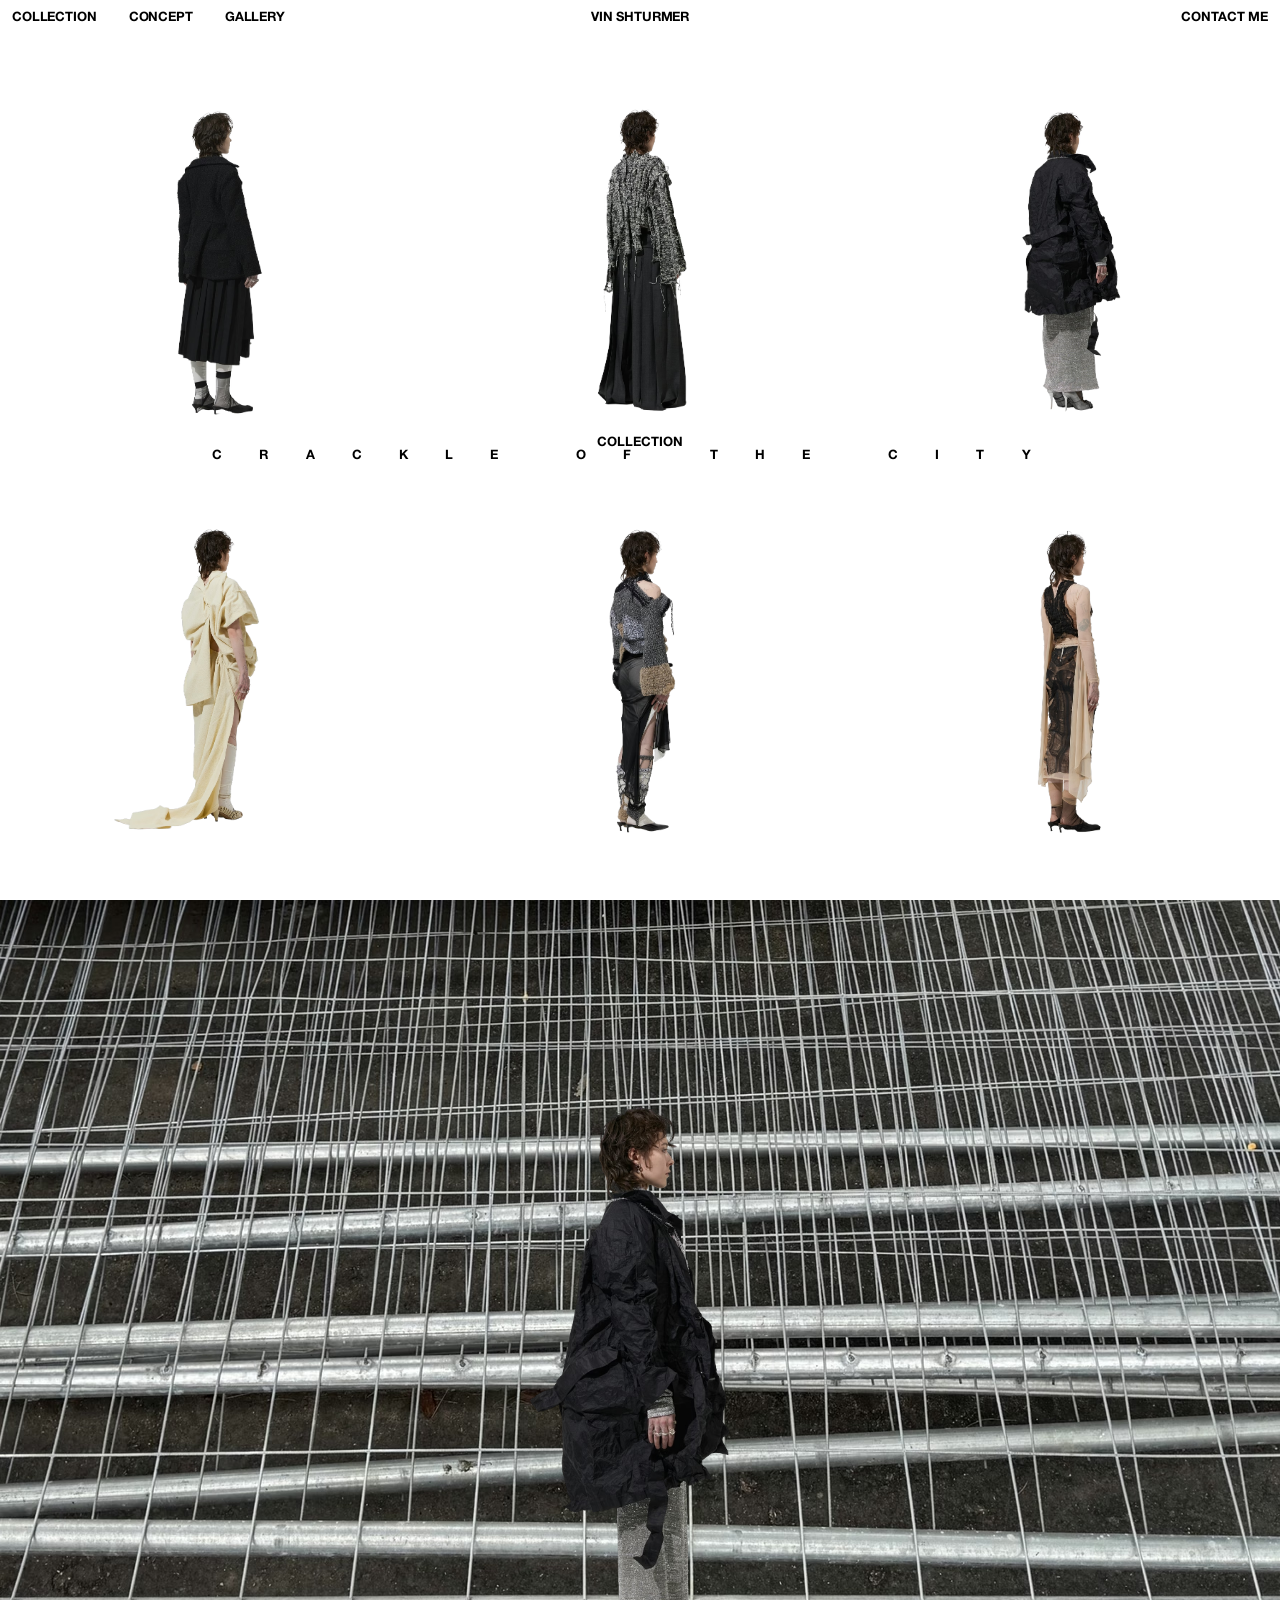
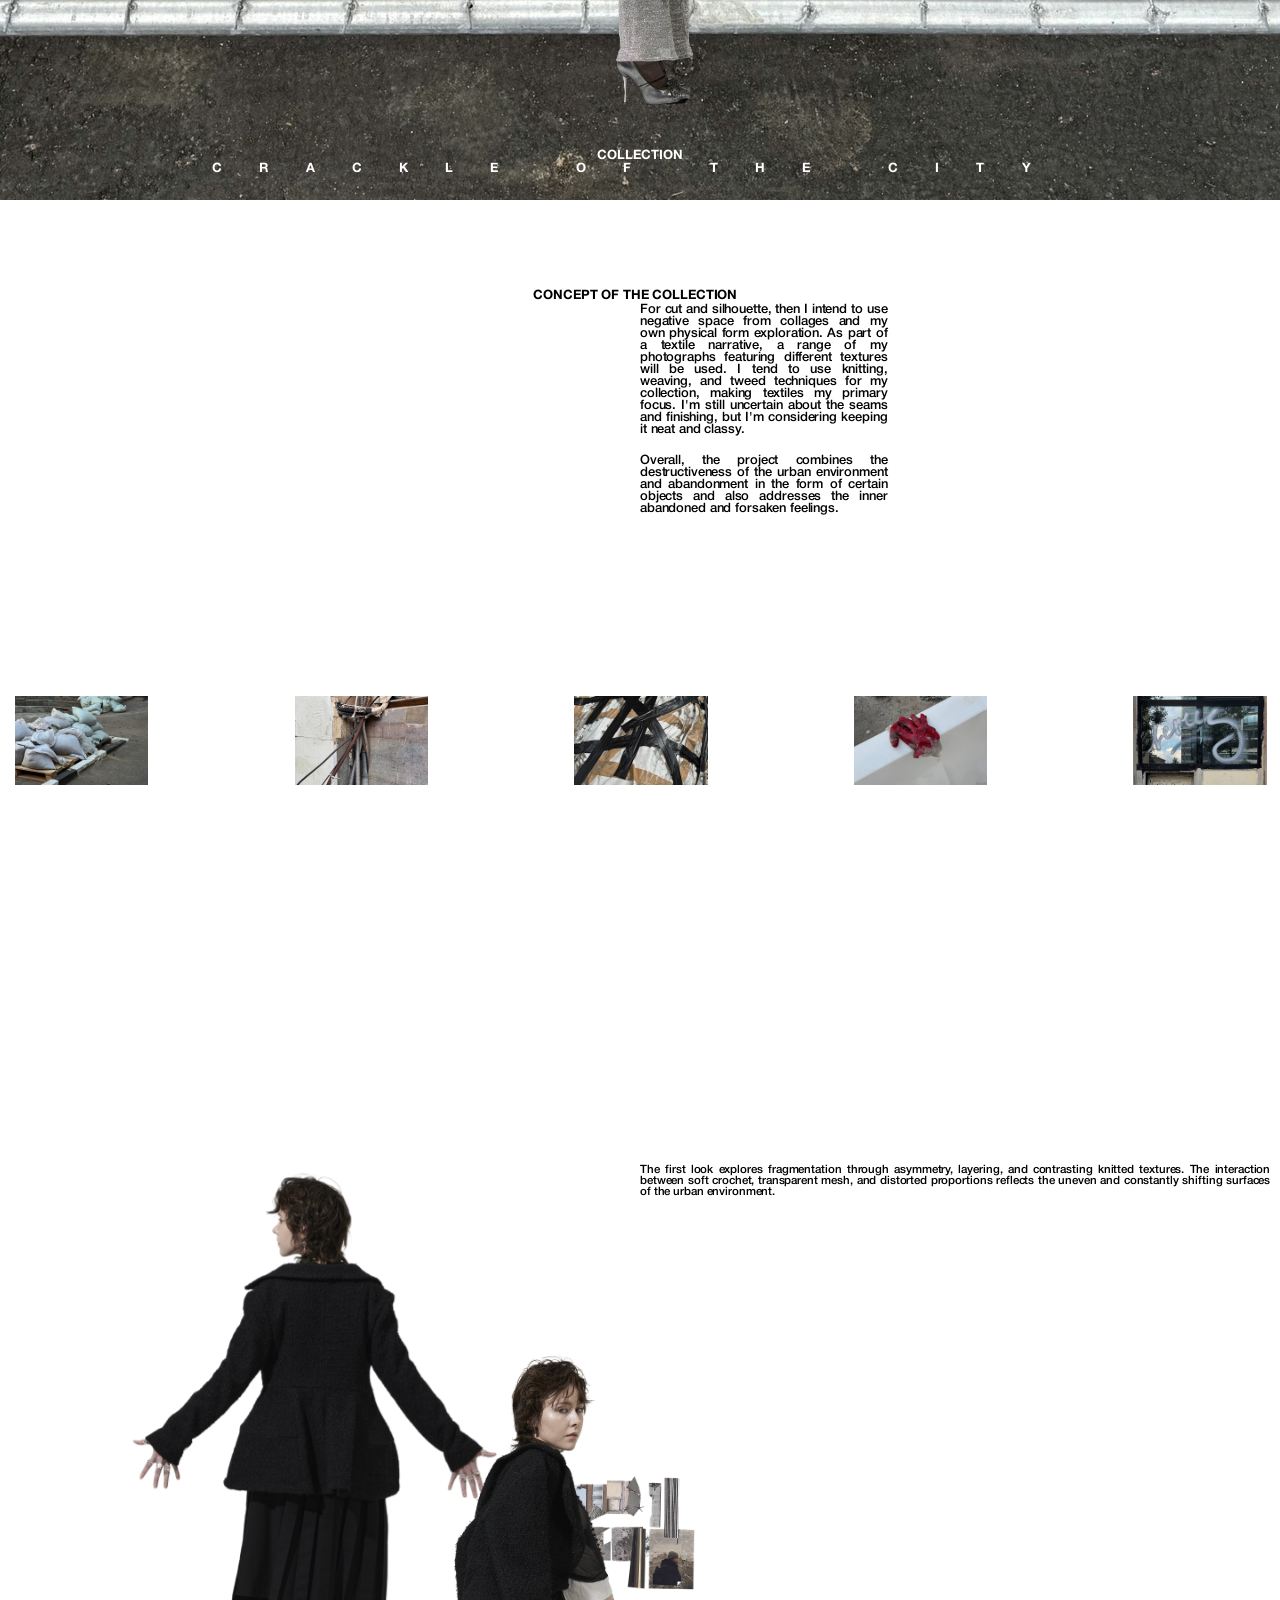
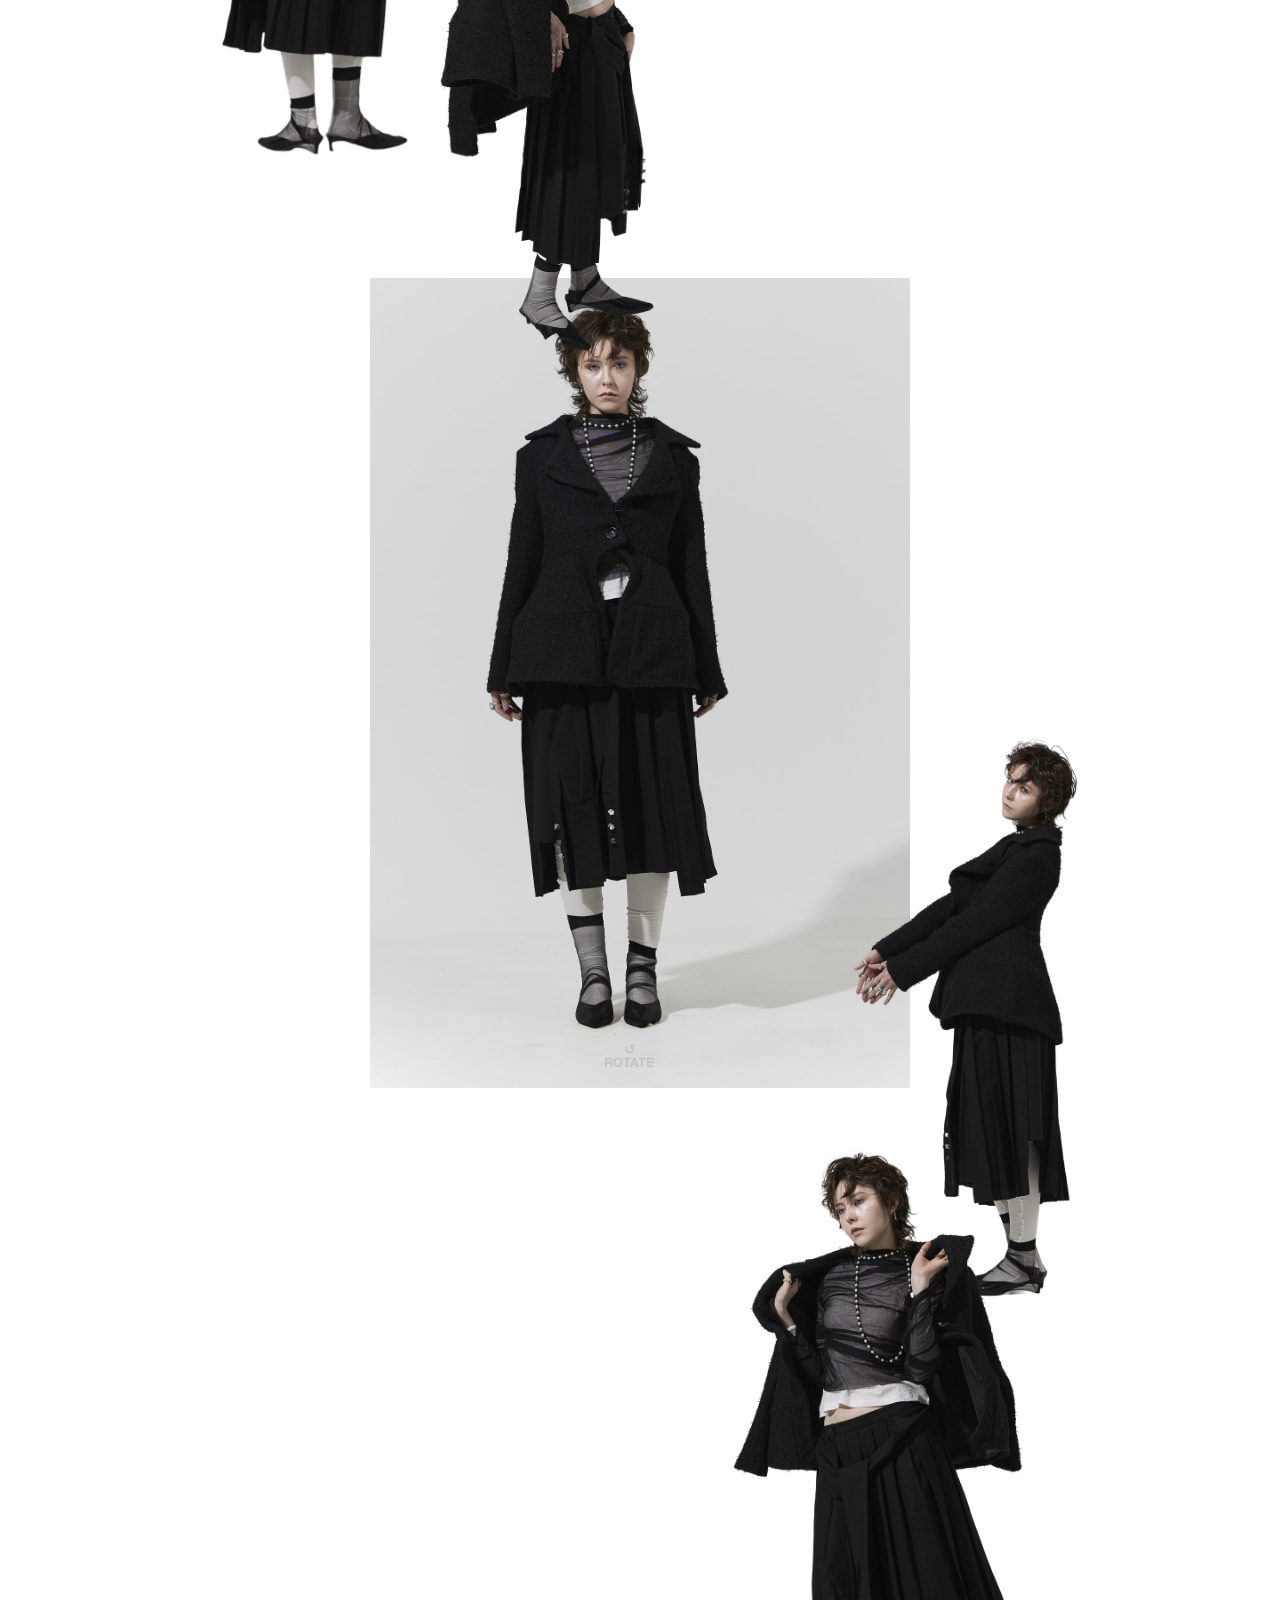
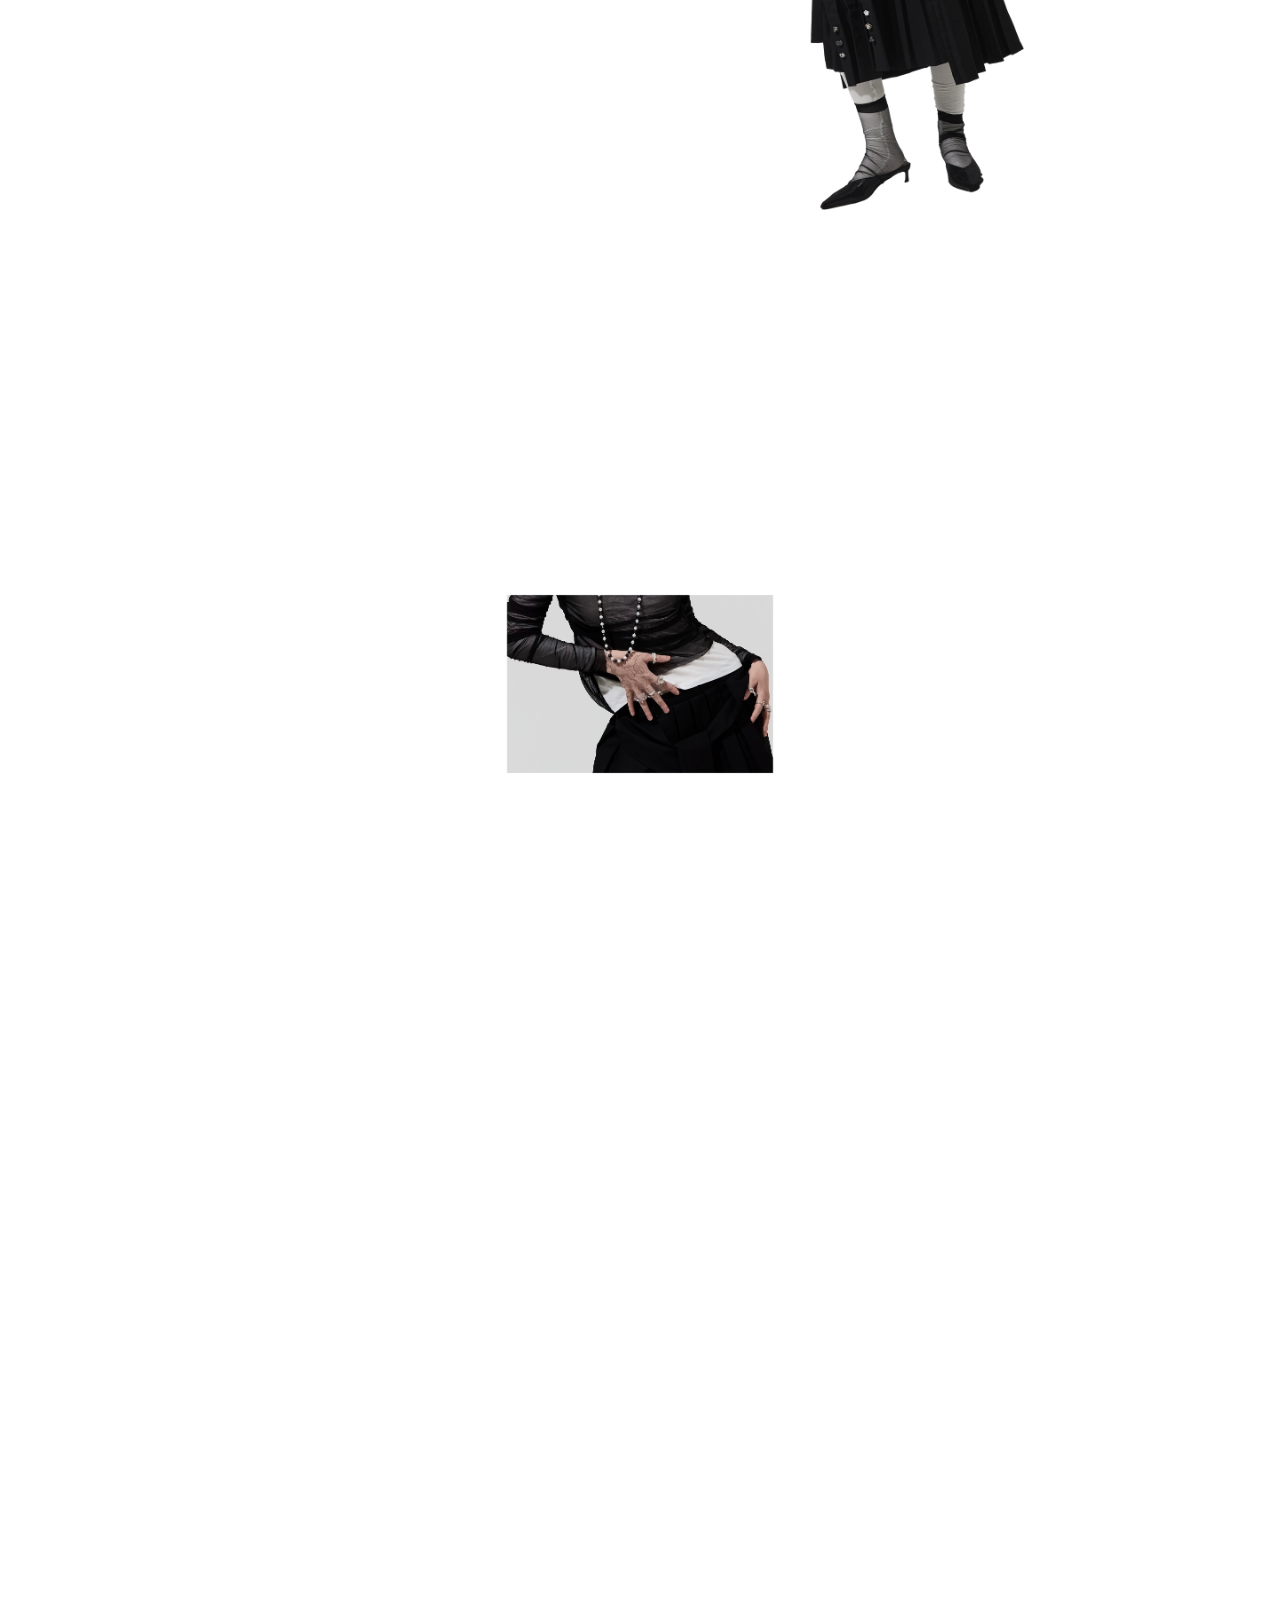
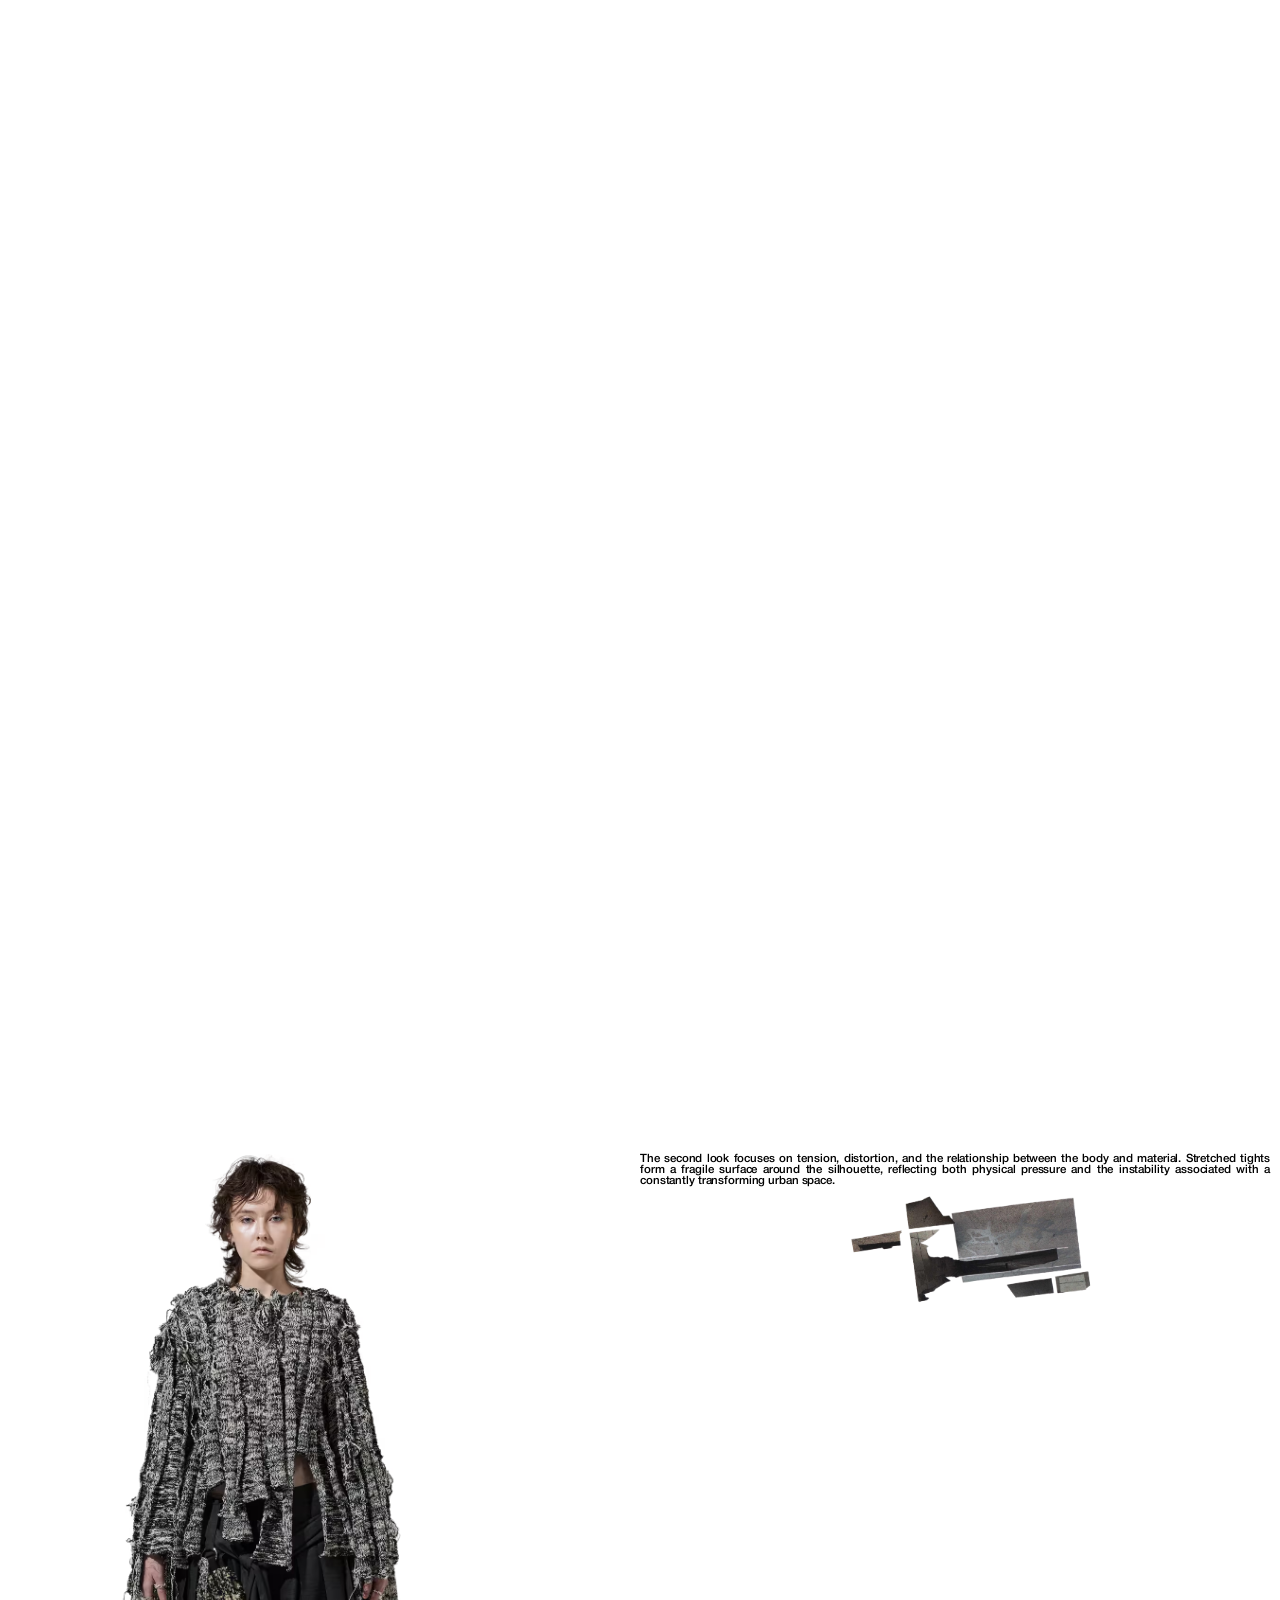
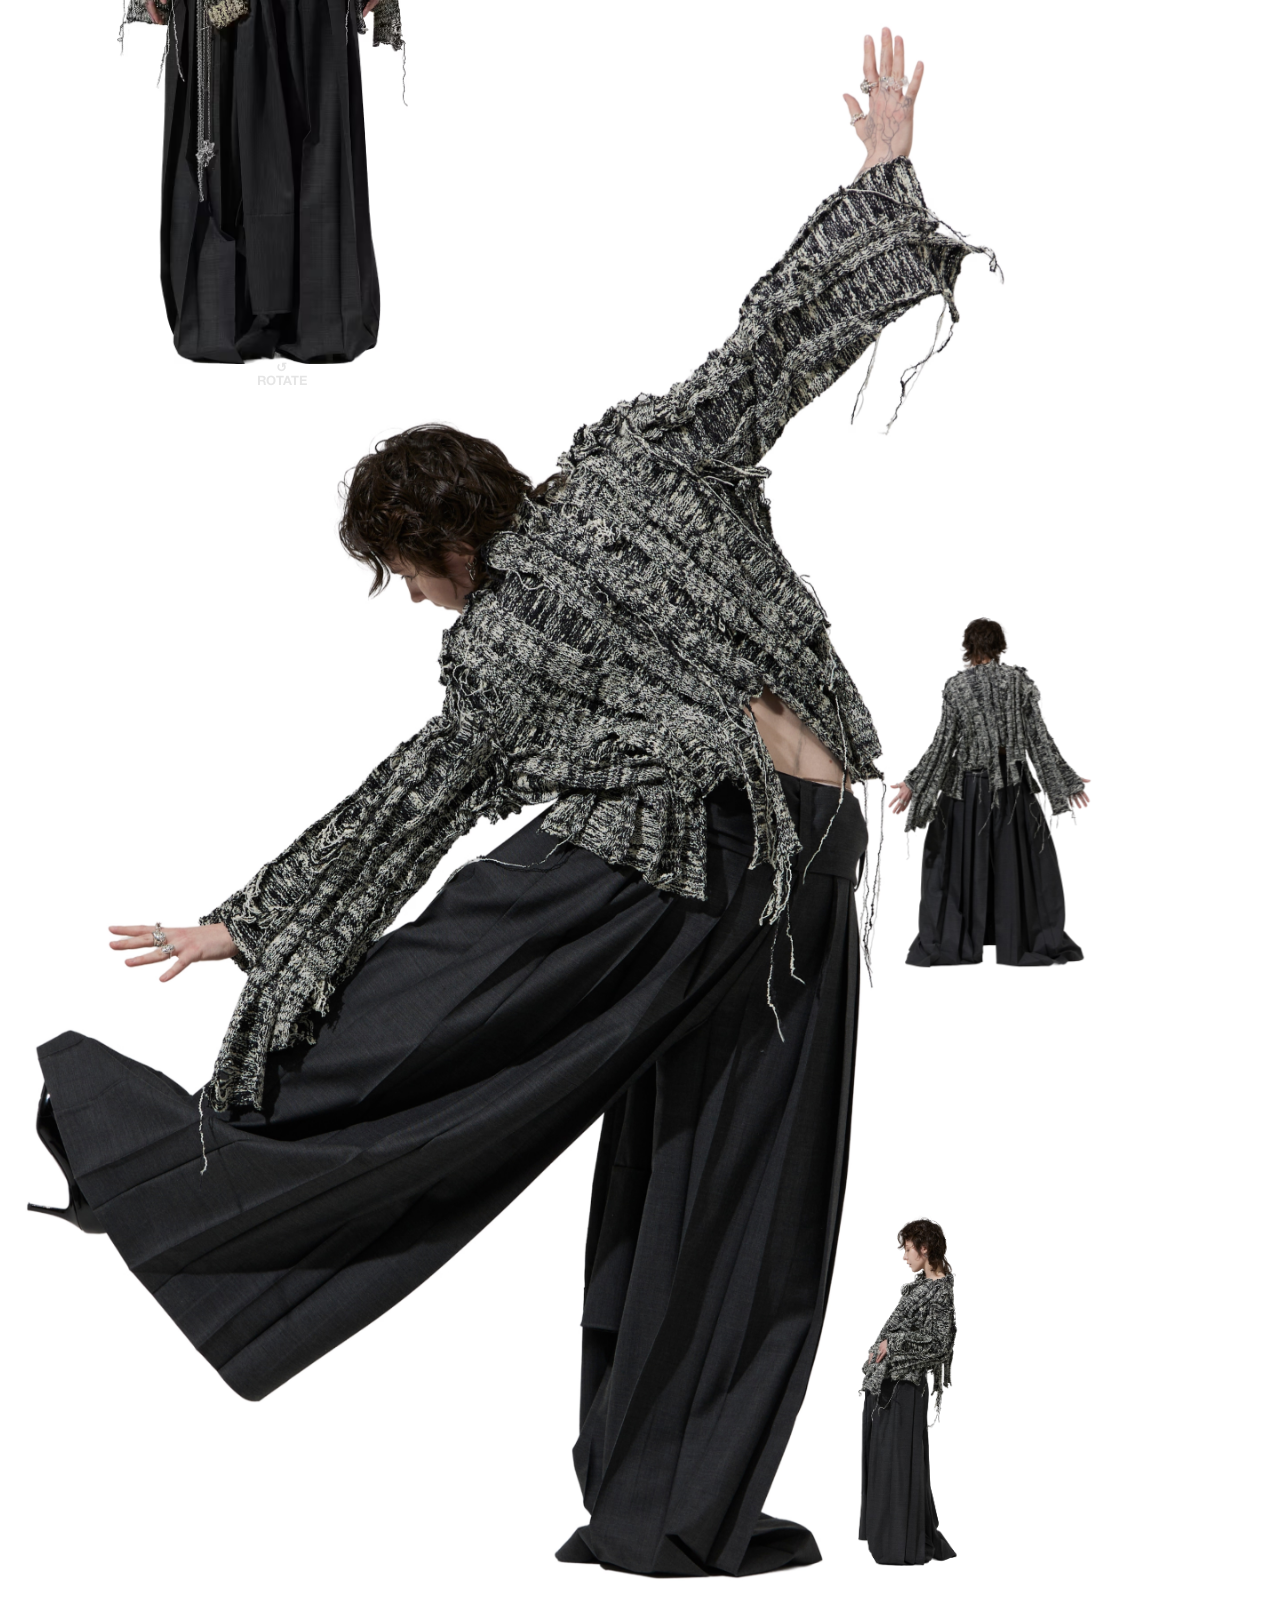
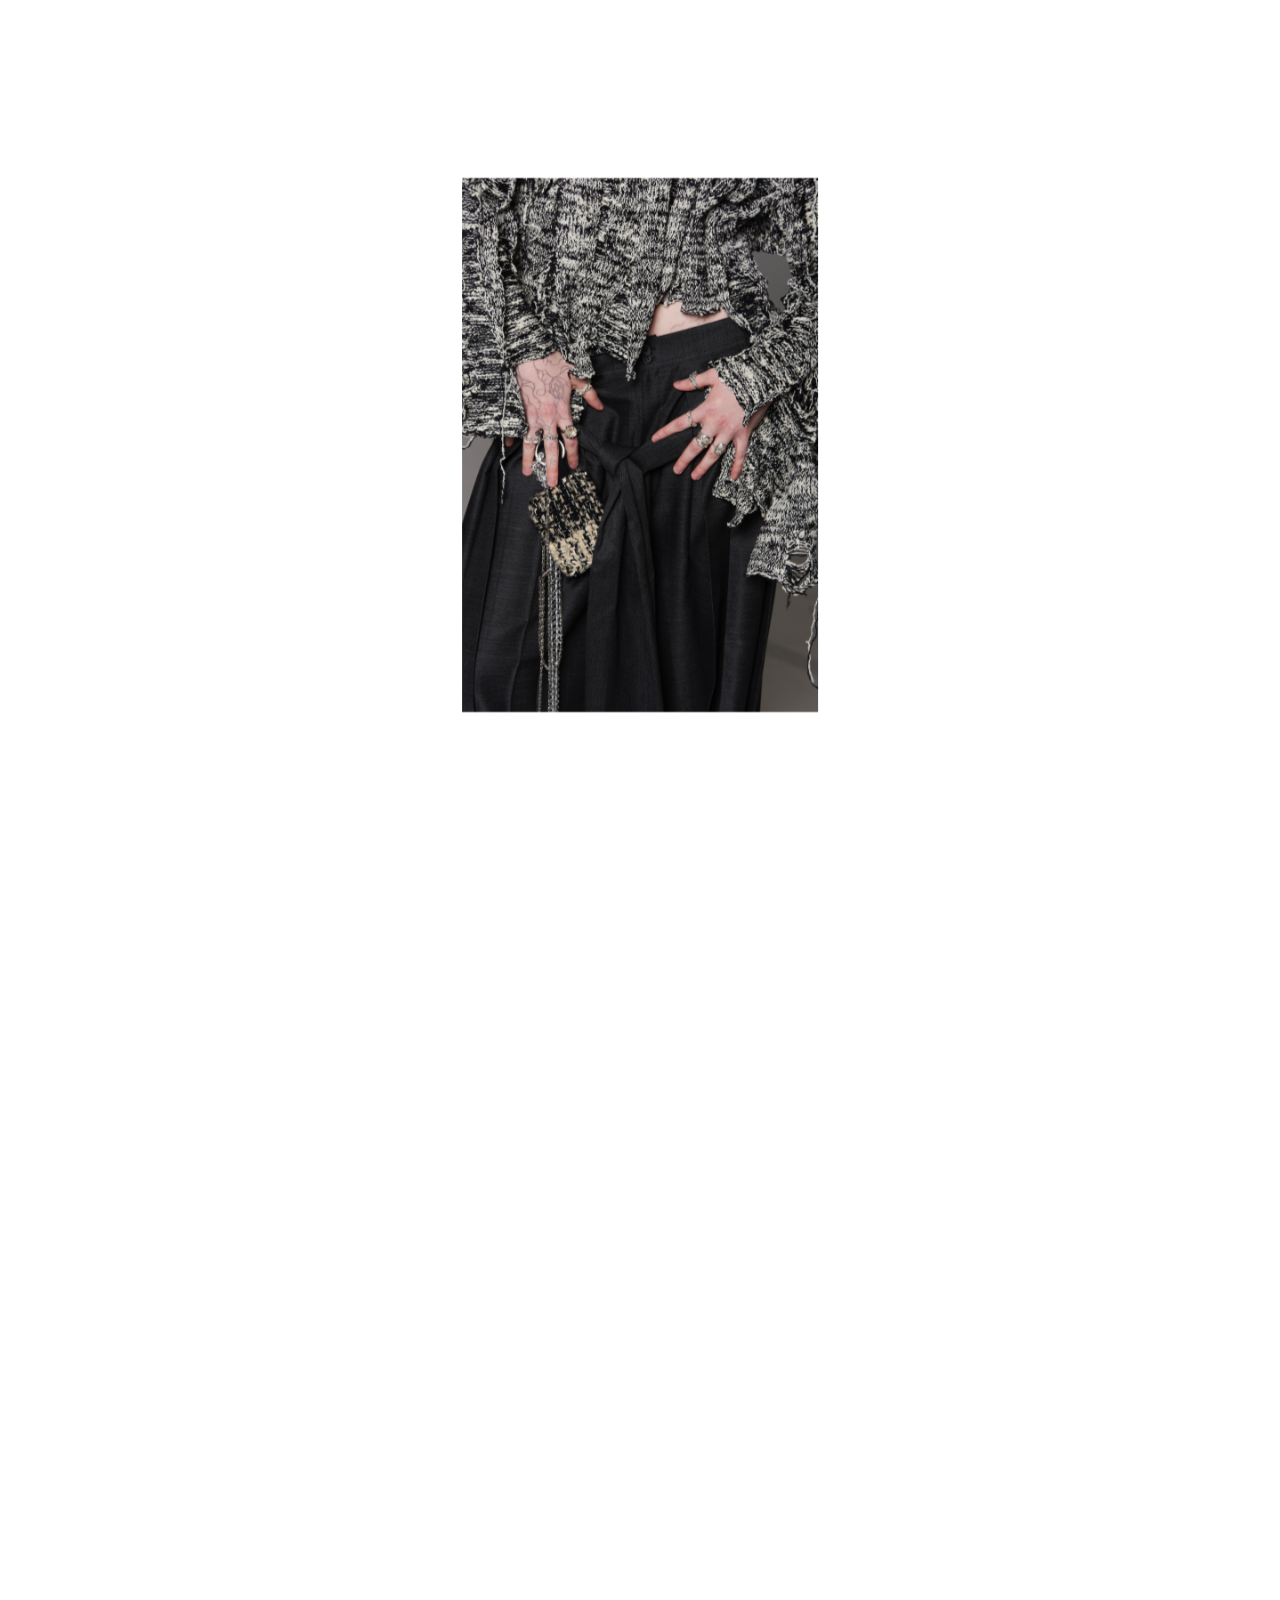
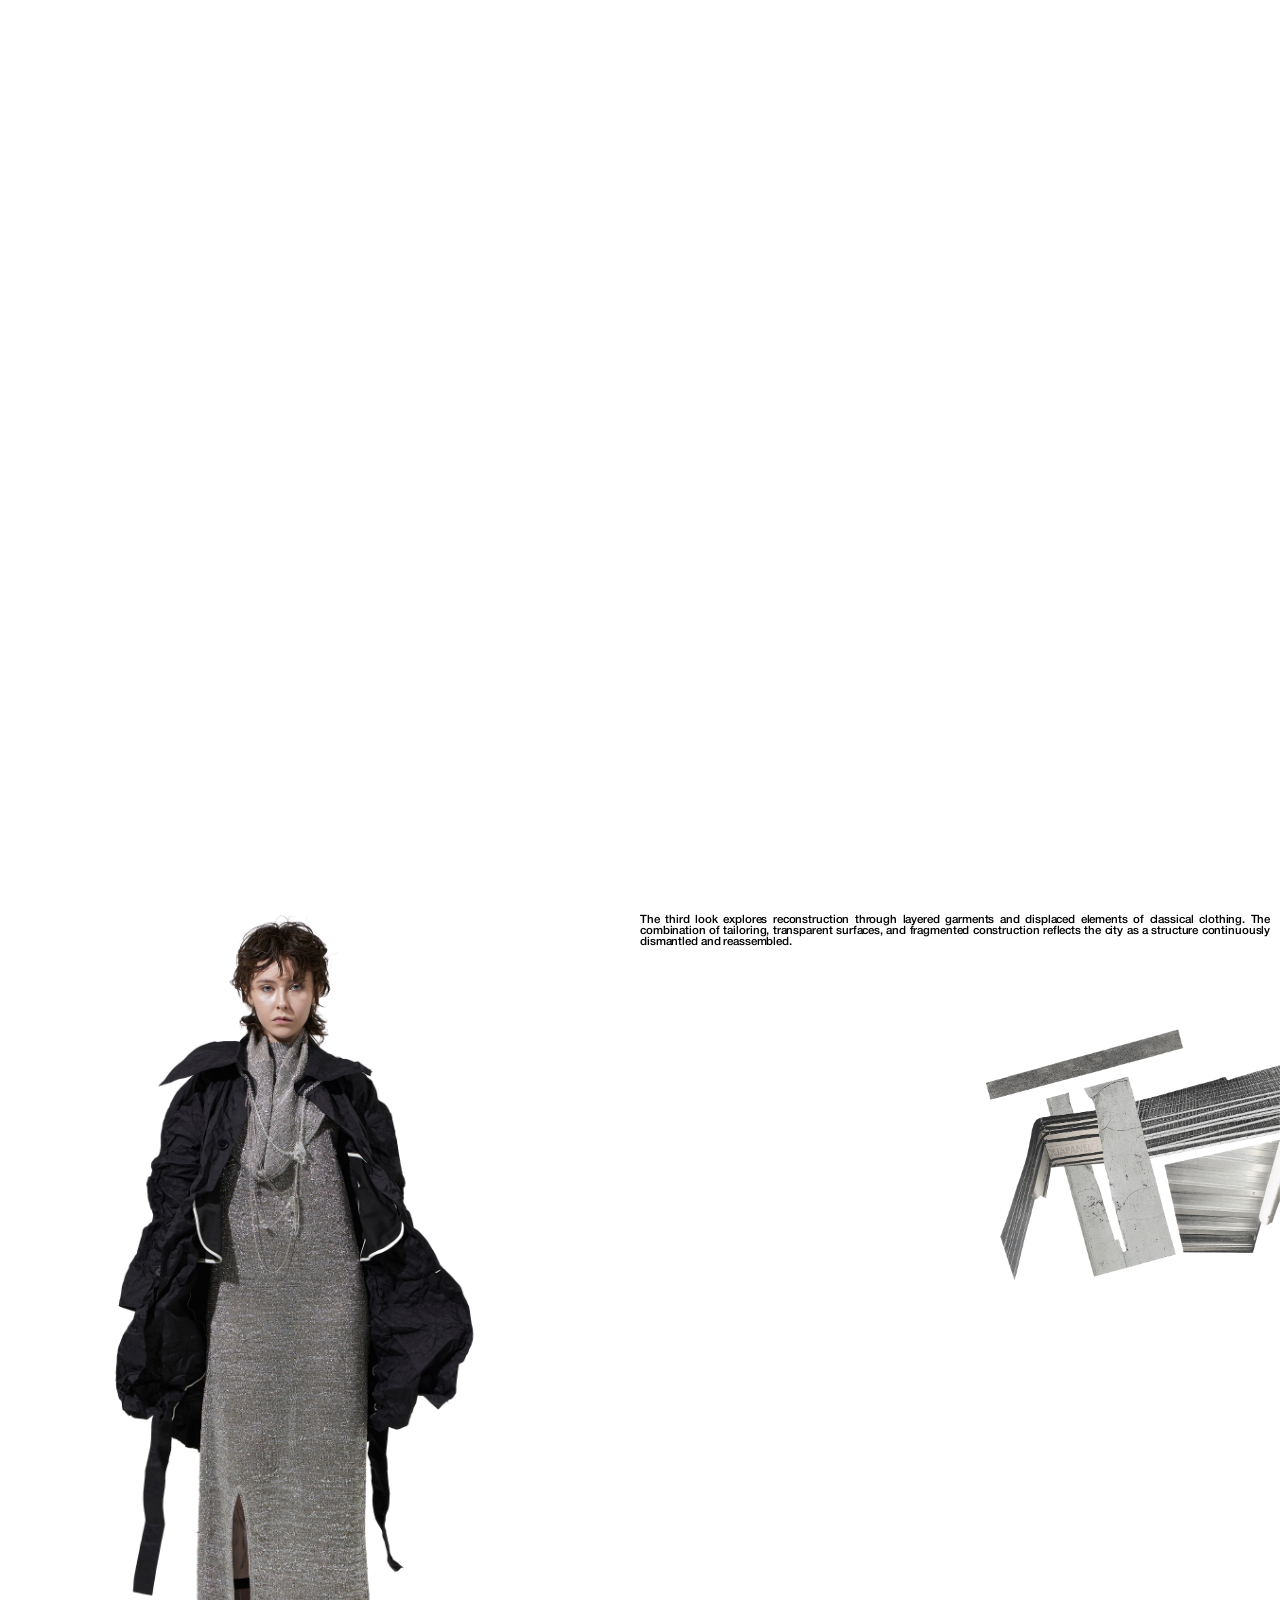
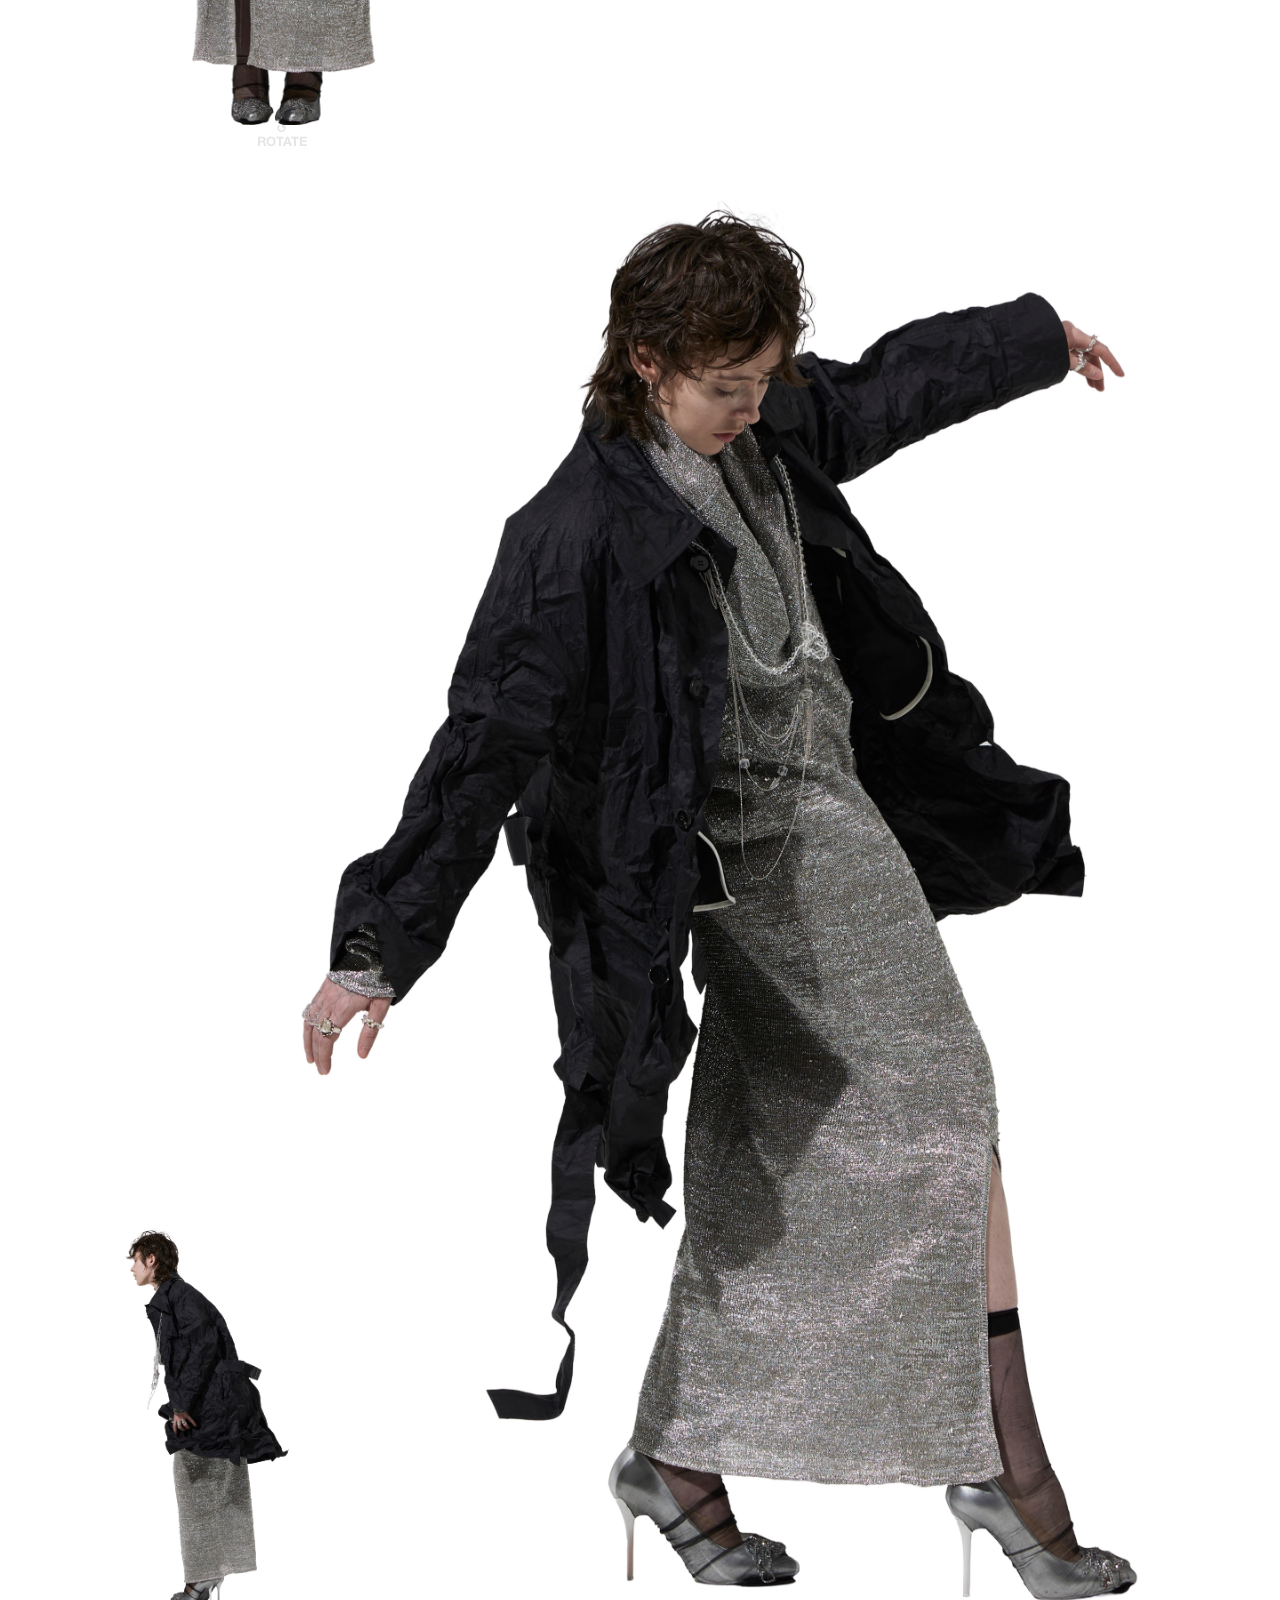
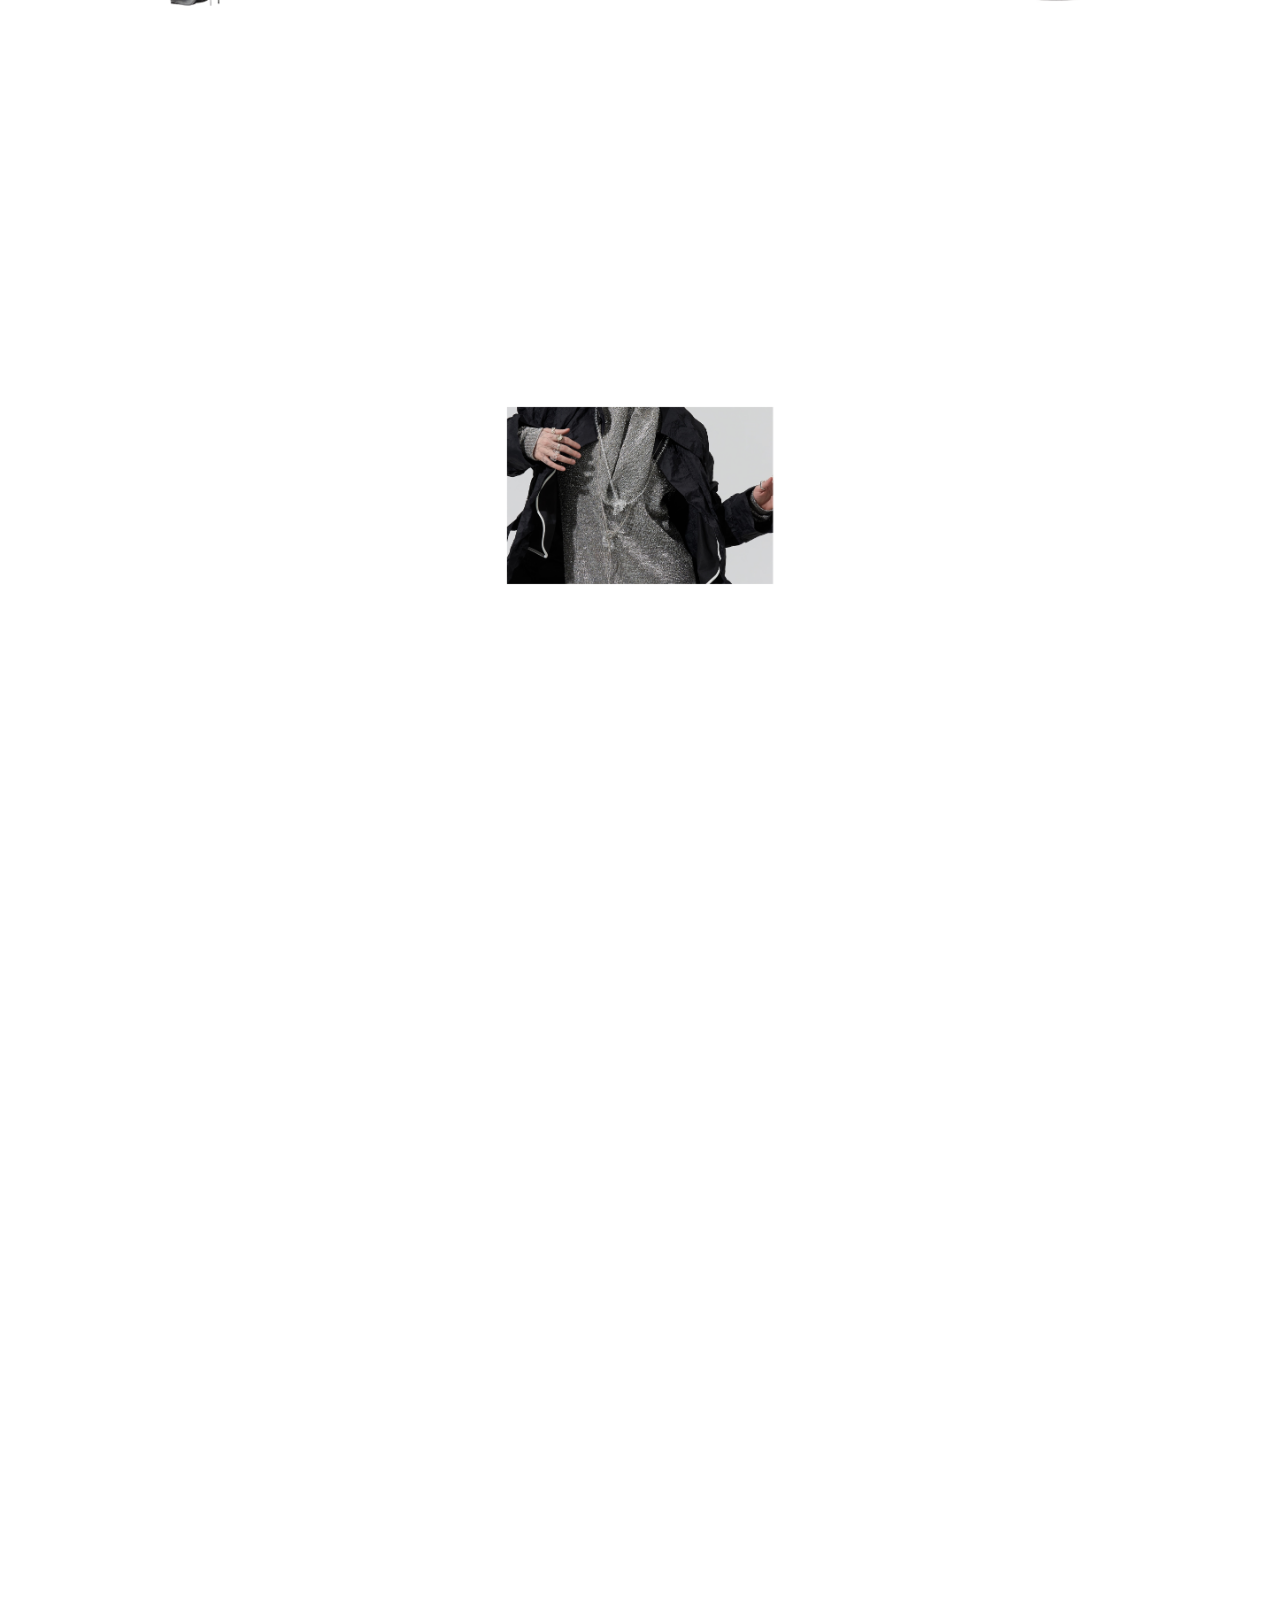
==== commit 91bb7532: "Use relative in-page anchors for Concept/Contact nav links Avoids routing same-page jumps through th" ====
--- a/index.html
+++ b/index.html
@@ -40,11 +40,11 @@
 <div id="header">
   <div class="nav-left">
     <a href="http://vinshturmer.fun/">Collection</a>
-    <a href="http://vinshturmer.fun/#about">Concept</a>
+    <a href="#about">Concept</a>
     <a href="http://vinshturmer.fun/gallery">Gallery</a>
   </div>
   <span class="brand"><a href="http://vinshturmer.fun/">Vin Shturmer</a></span>
-  <a href="http://vinshturmer.fun/#contact">Contact me</a>
+  <a href="#contact">Contact me</a>
 </div>
 
 <!-- screen 1: gallery grid (now first) -->
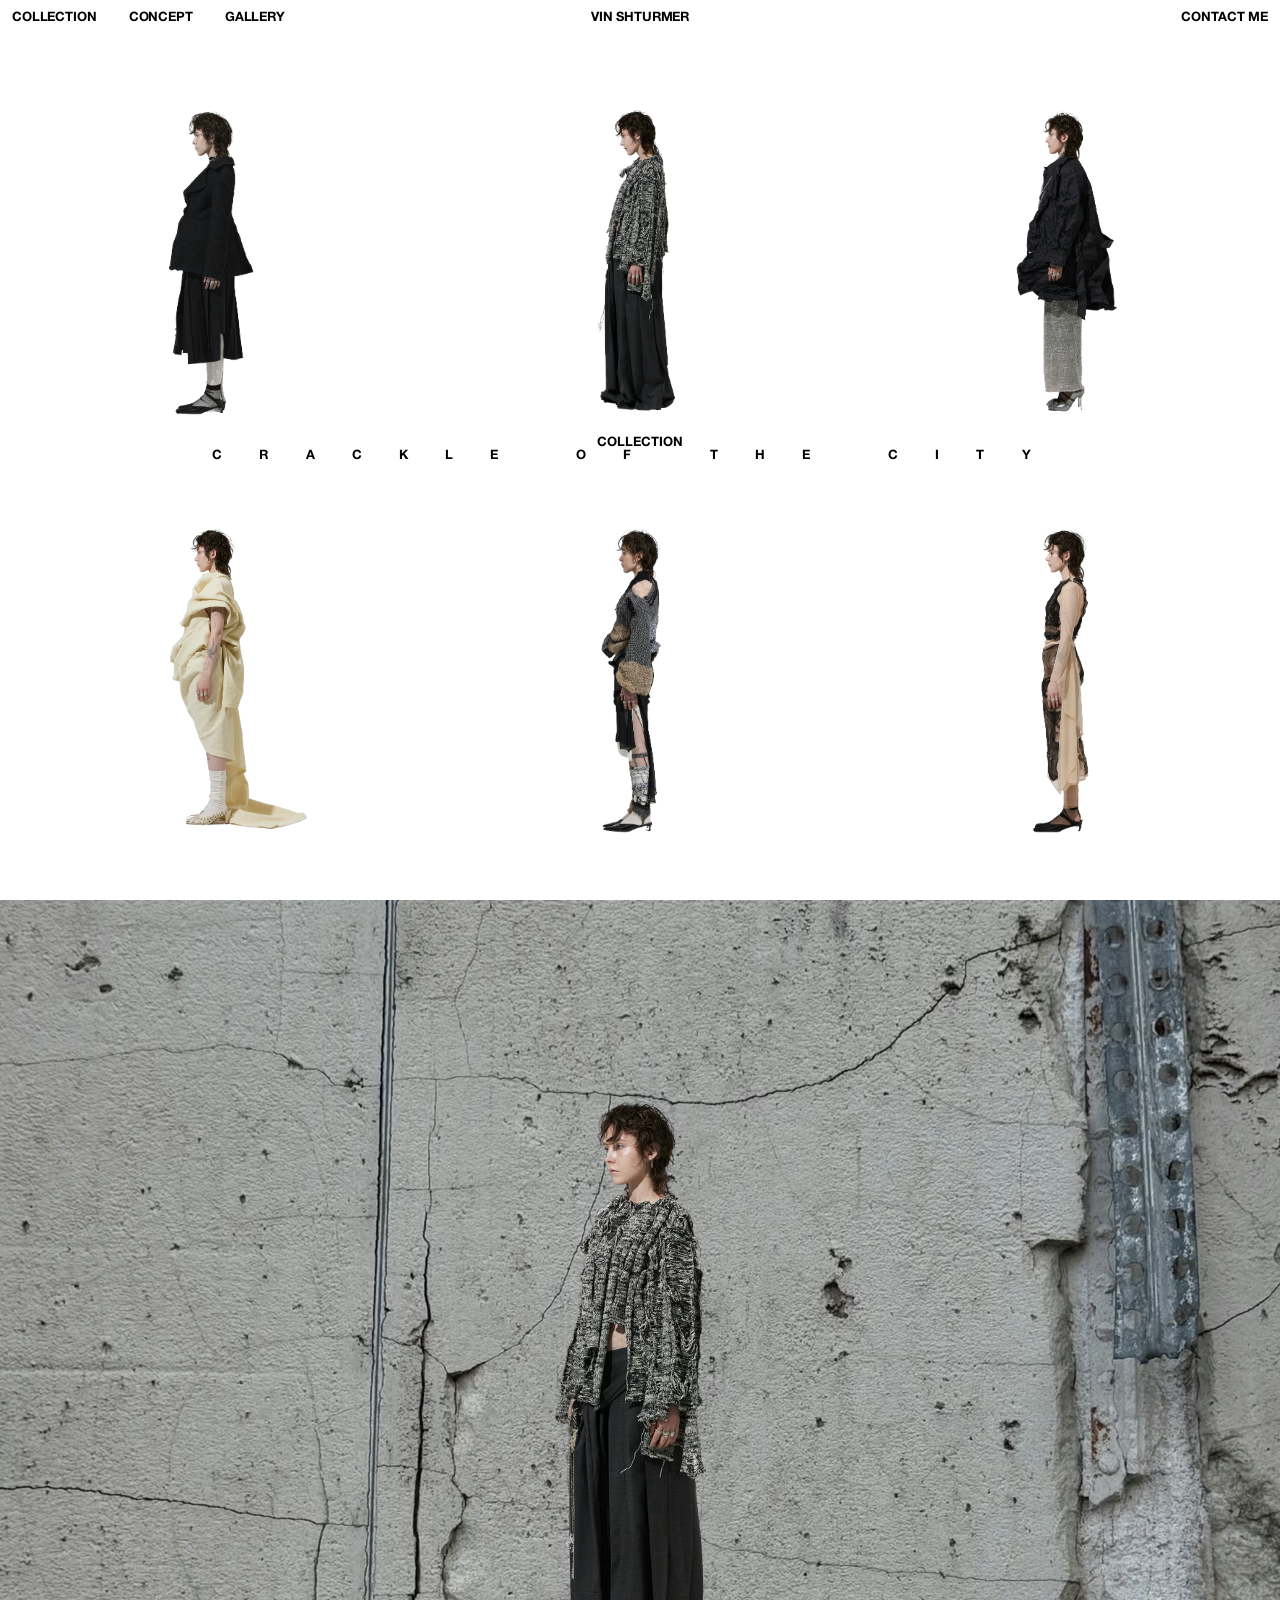
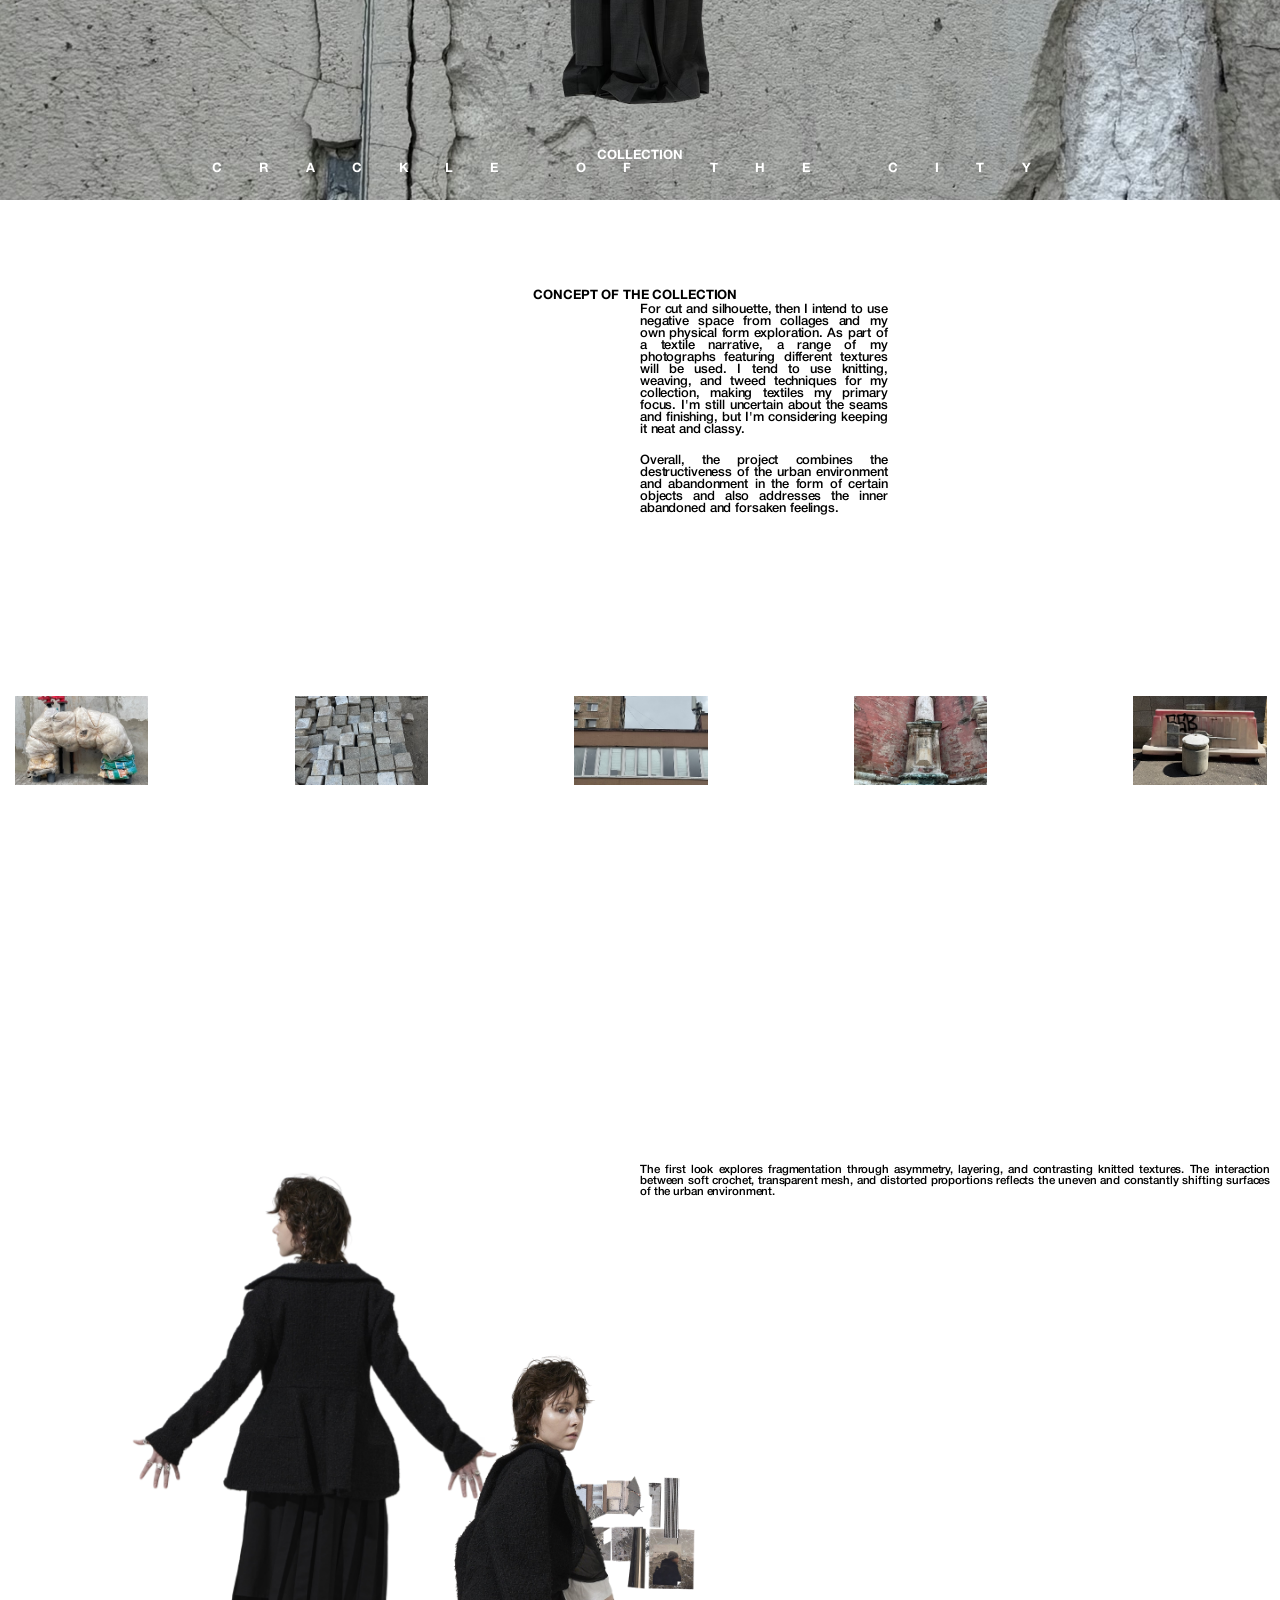
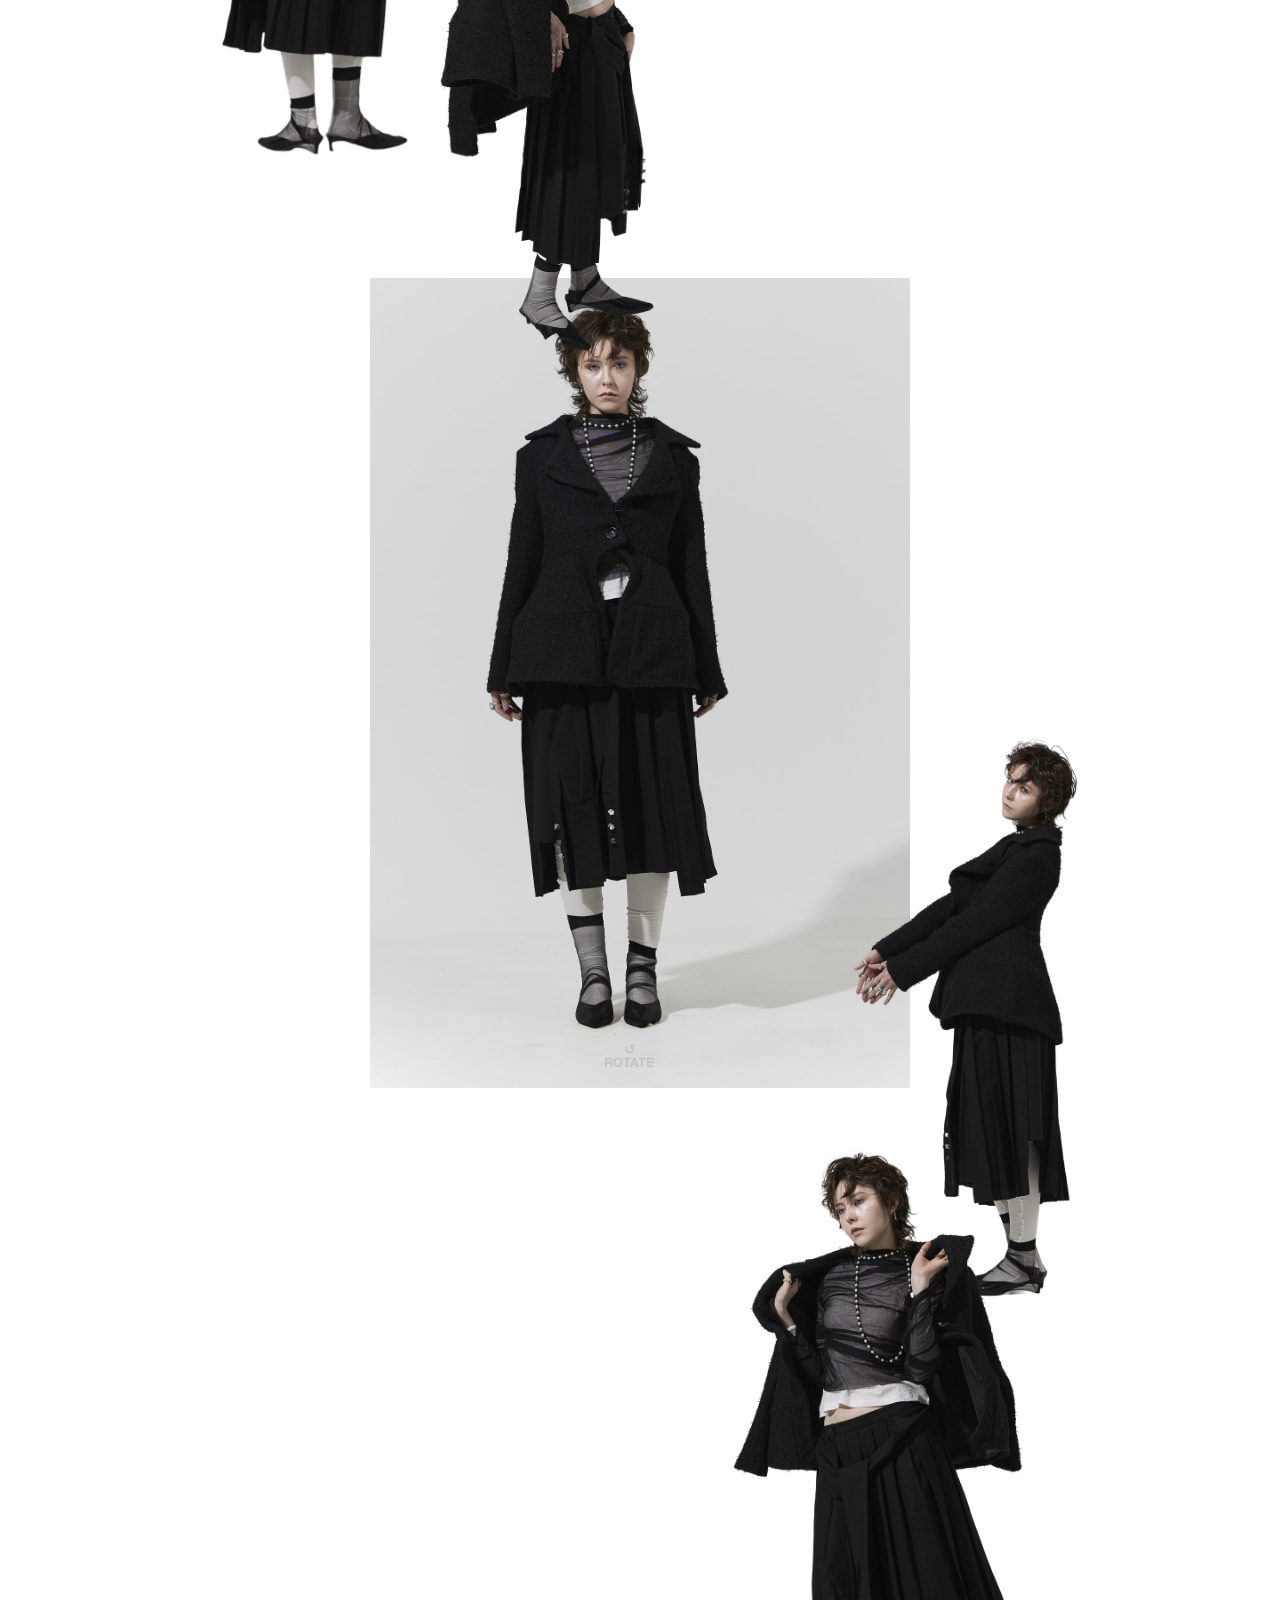
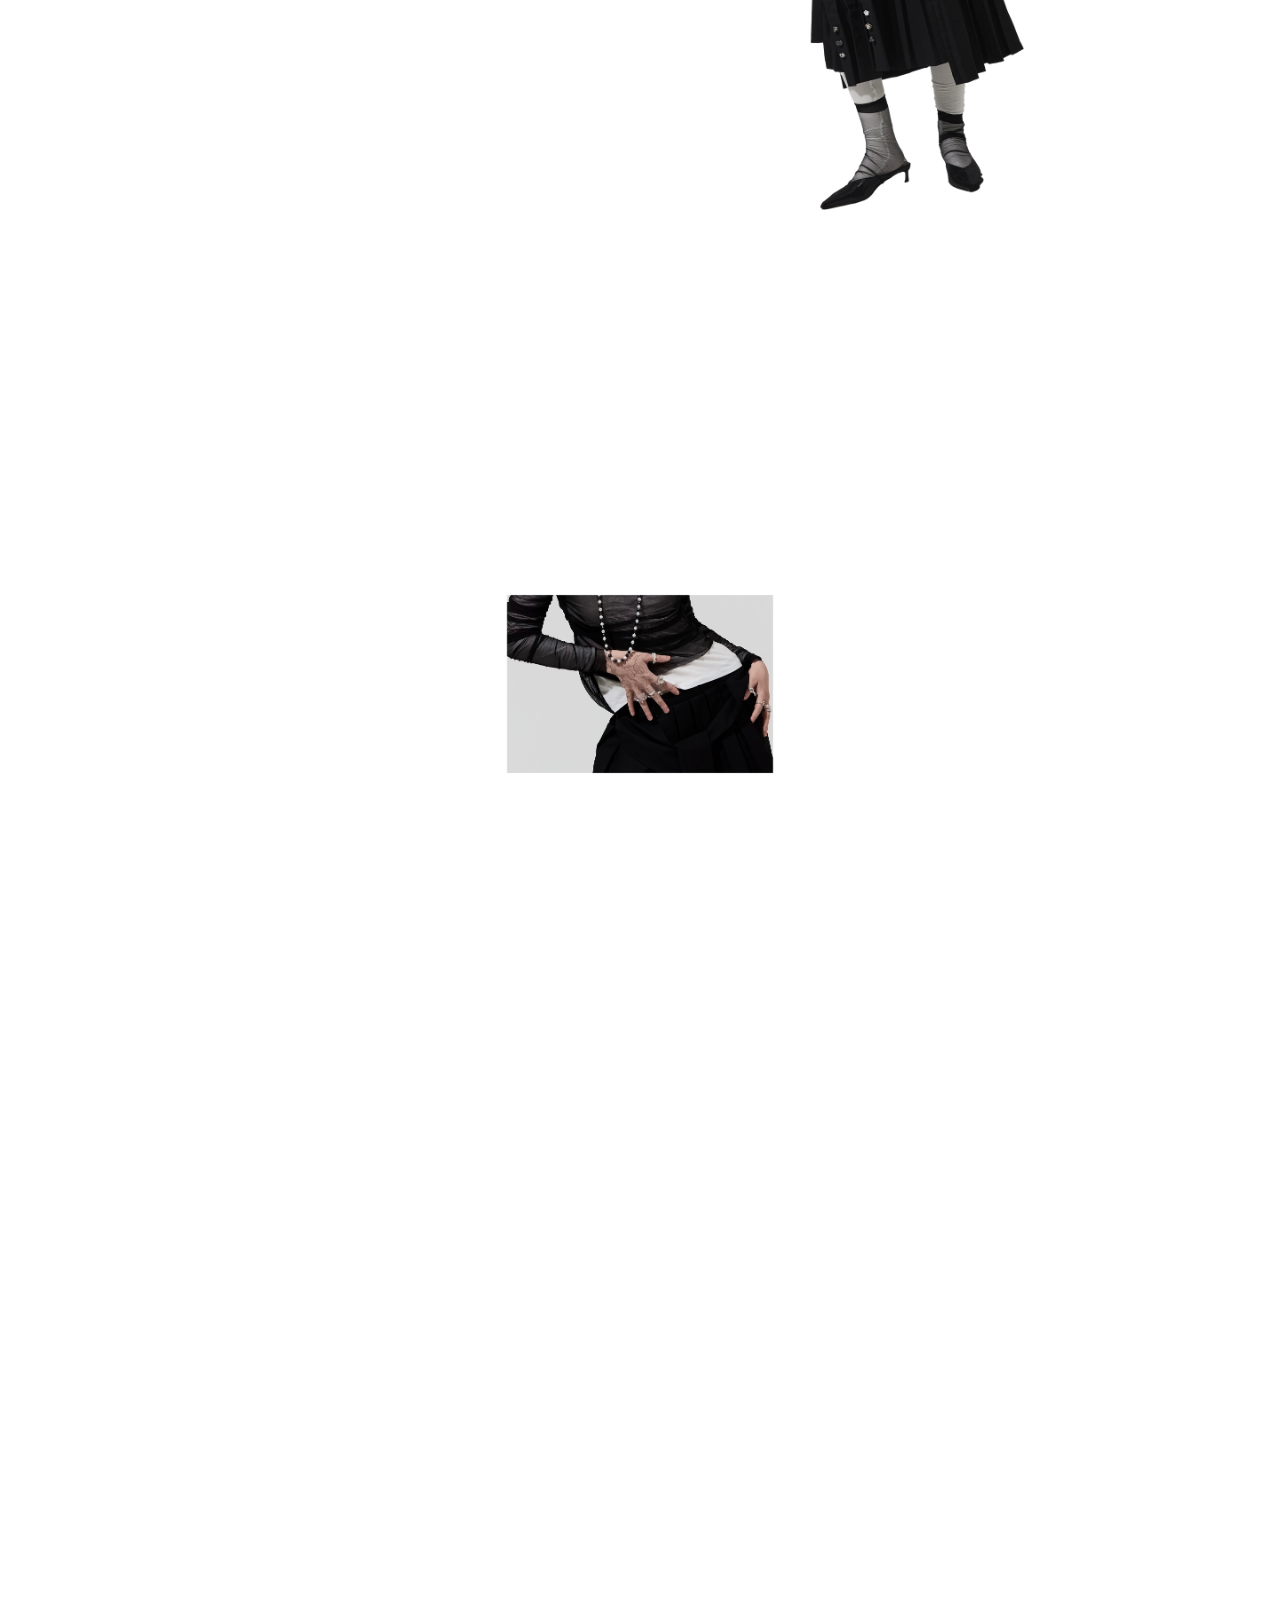
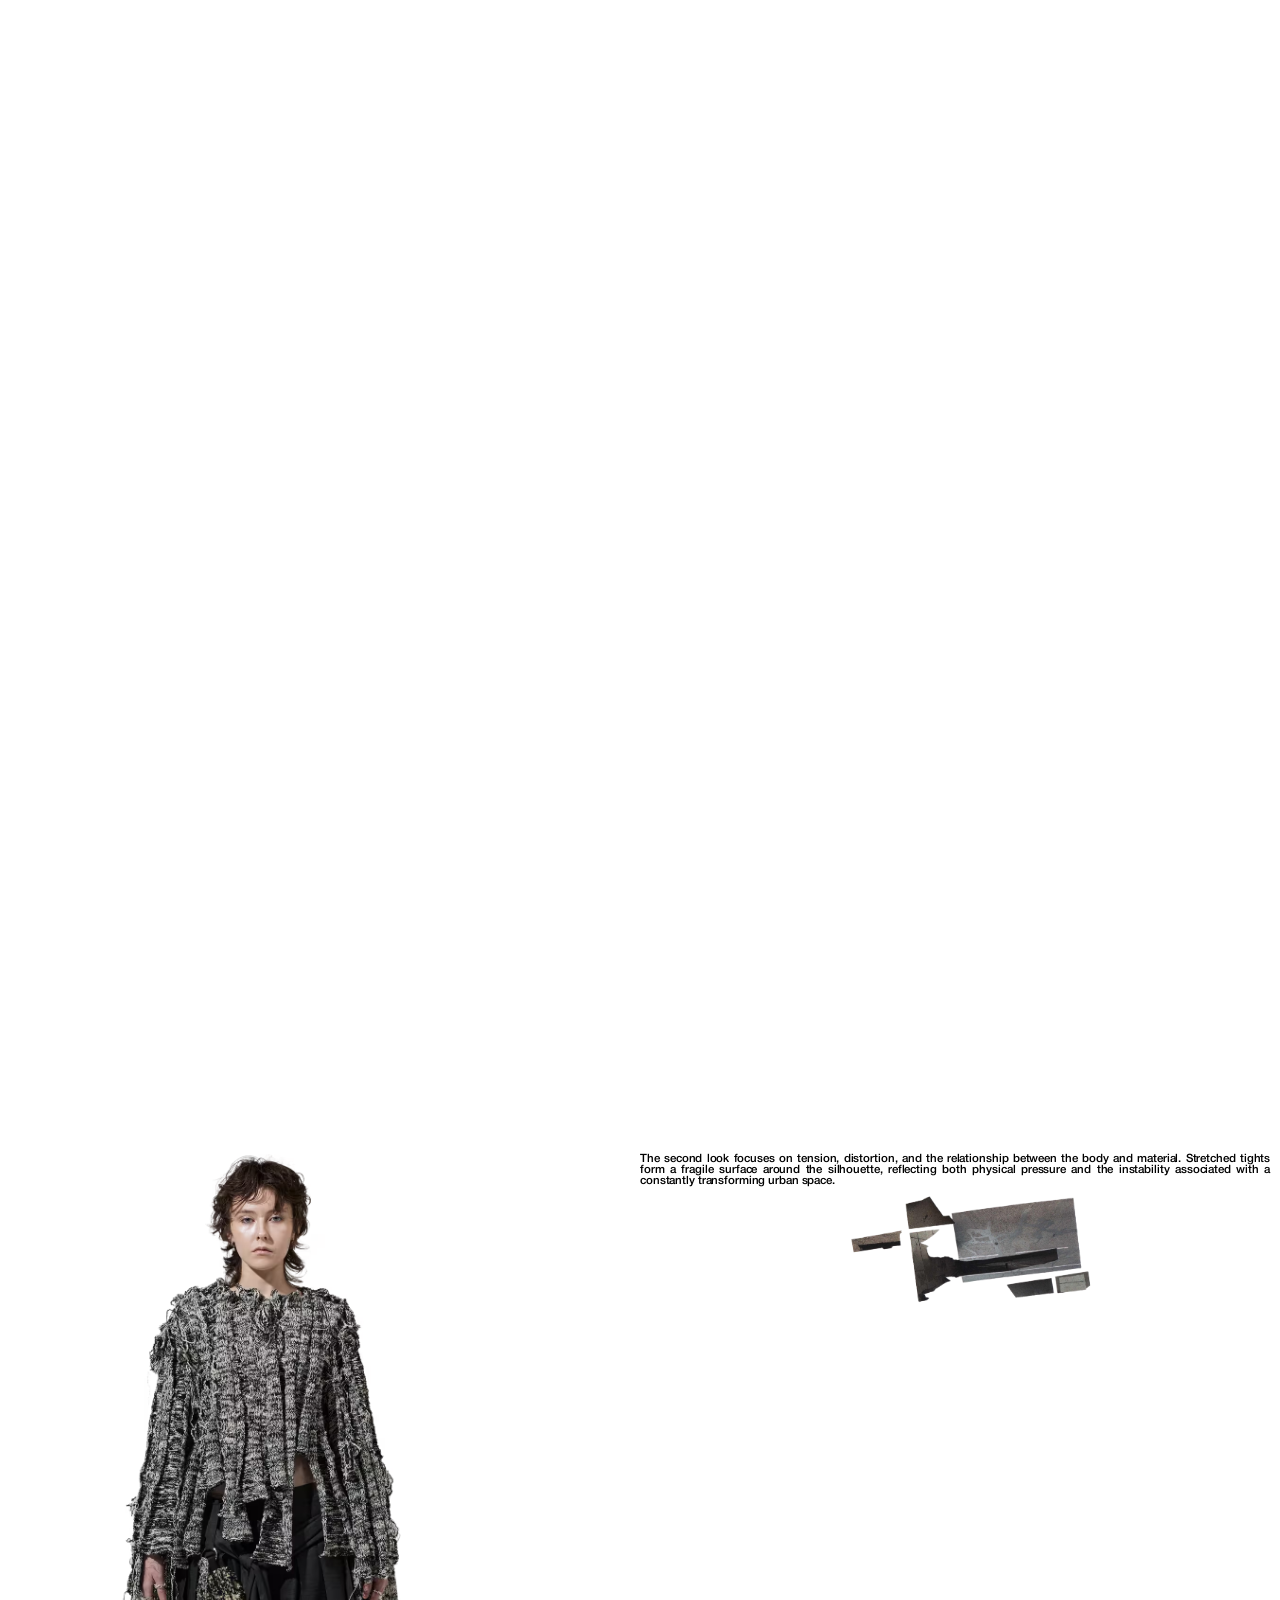
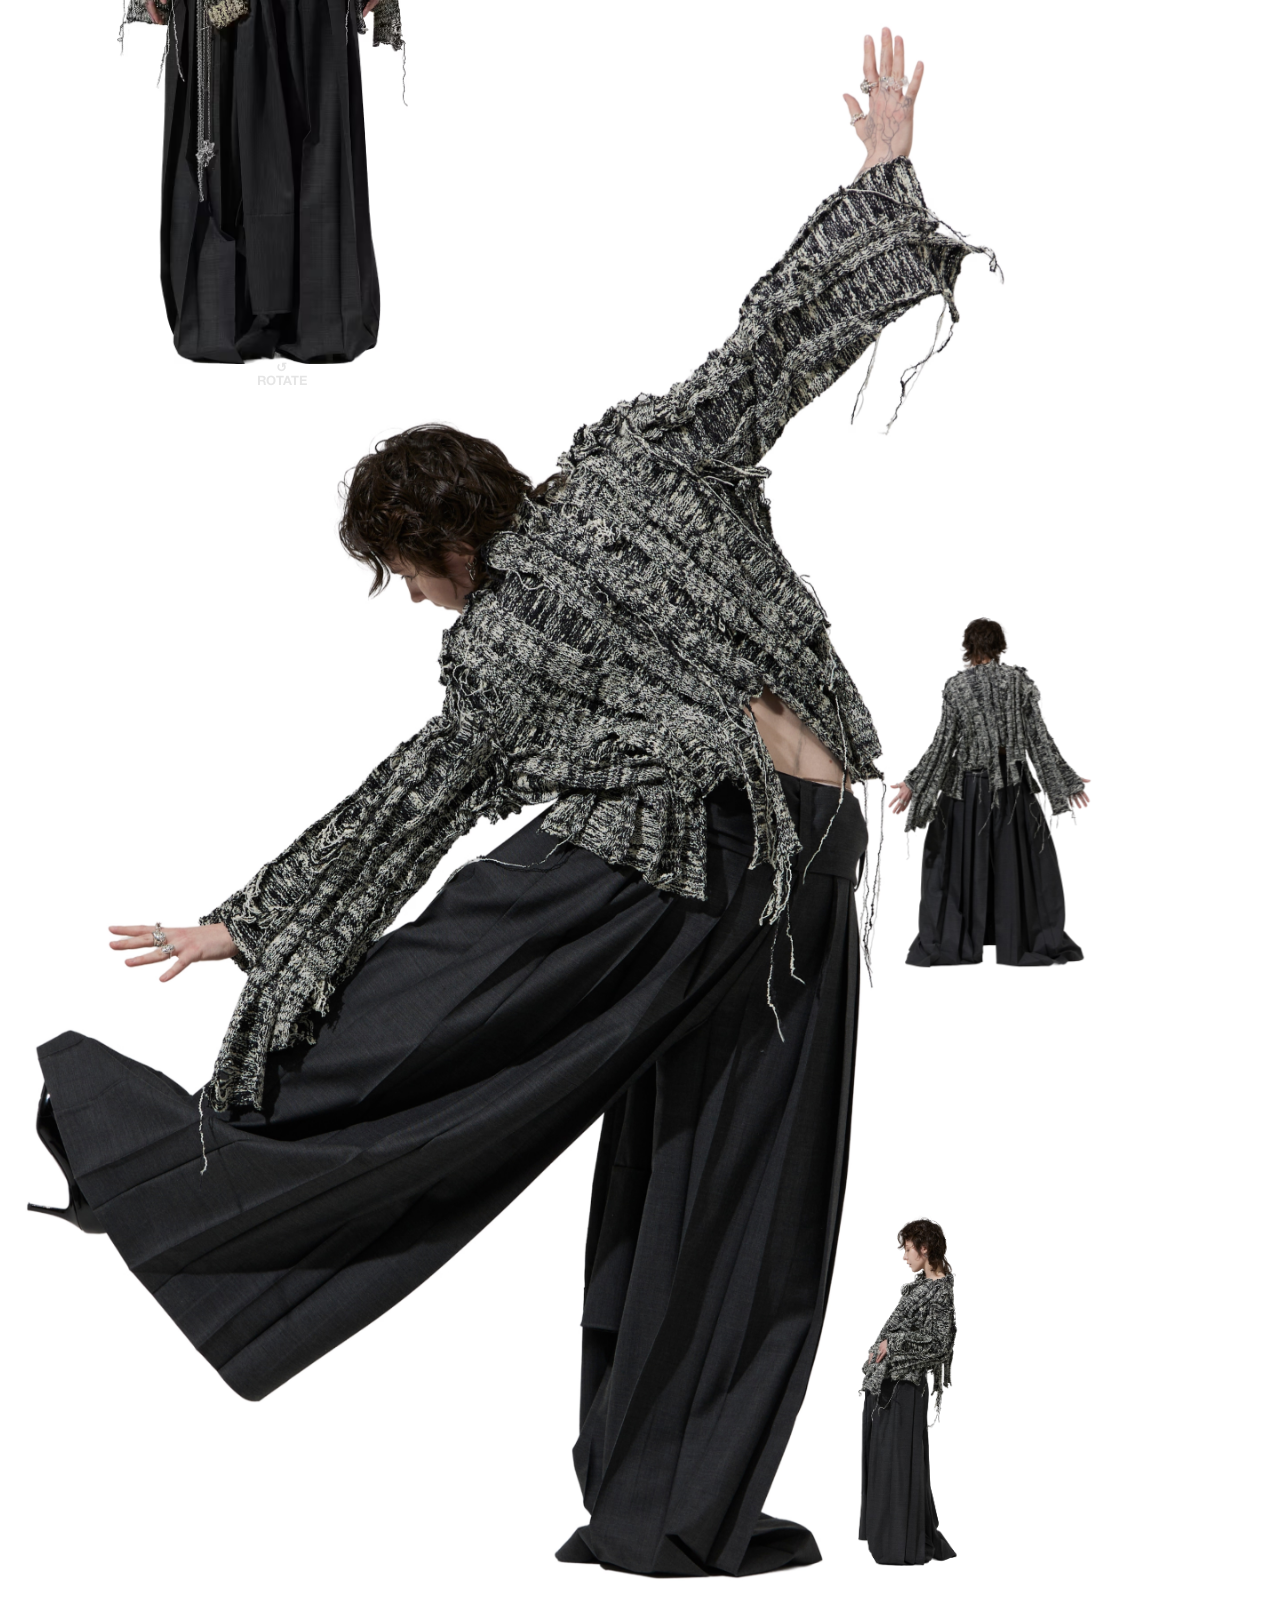
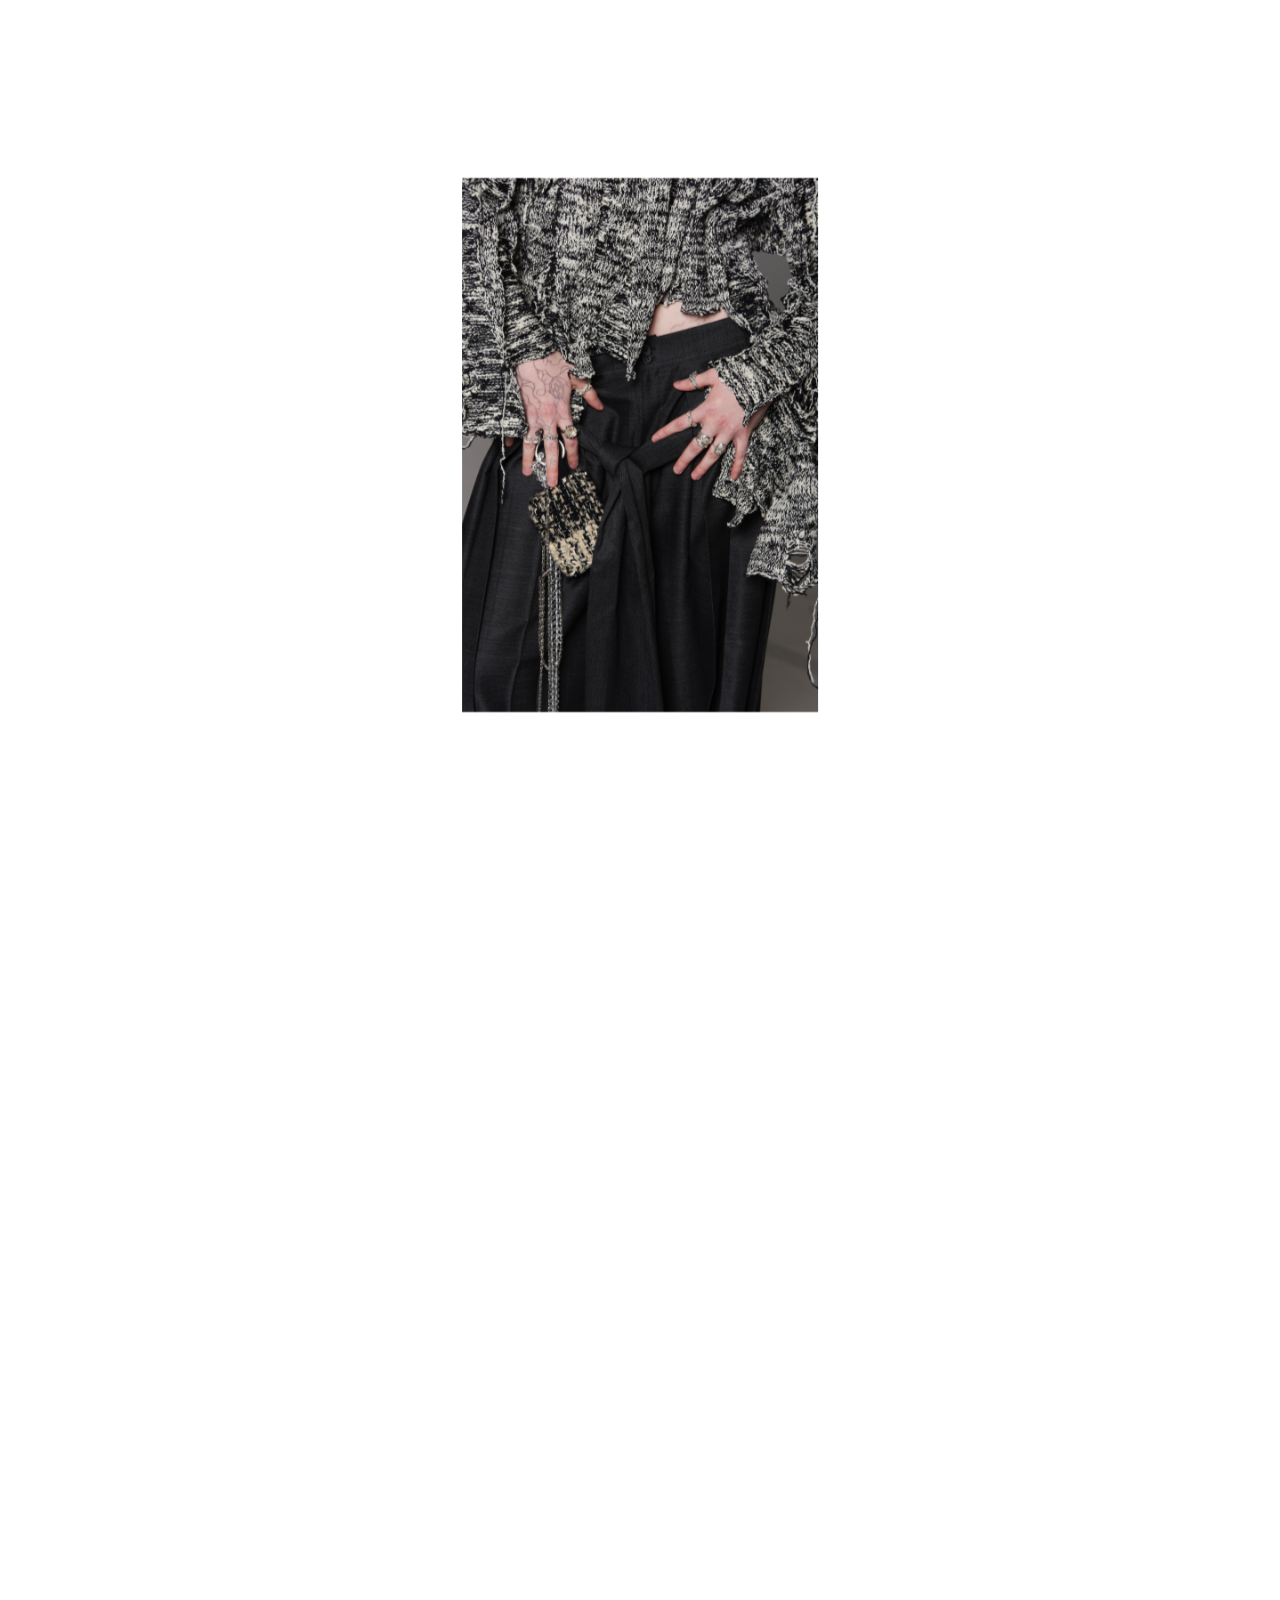
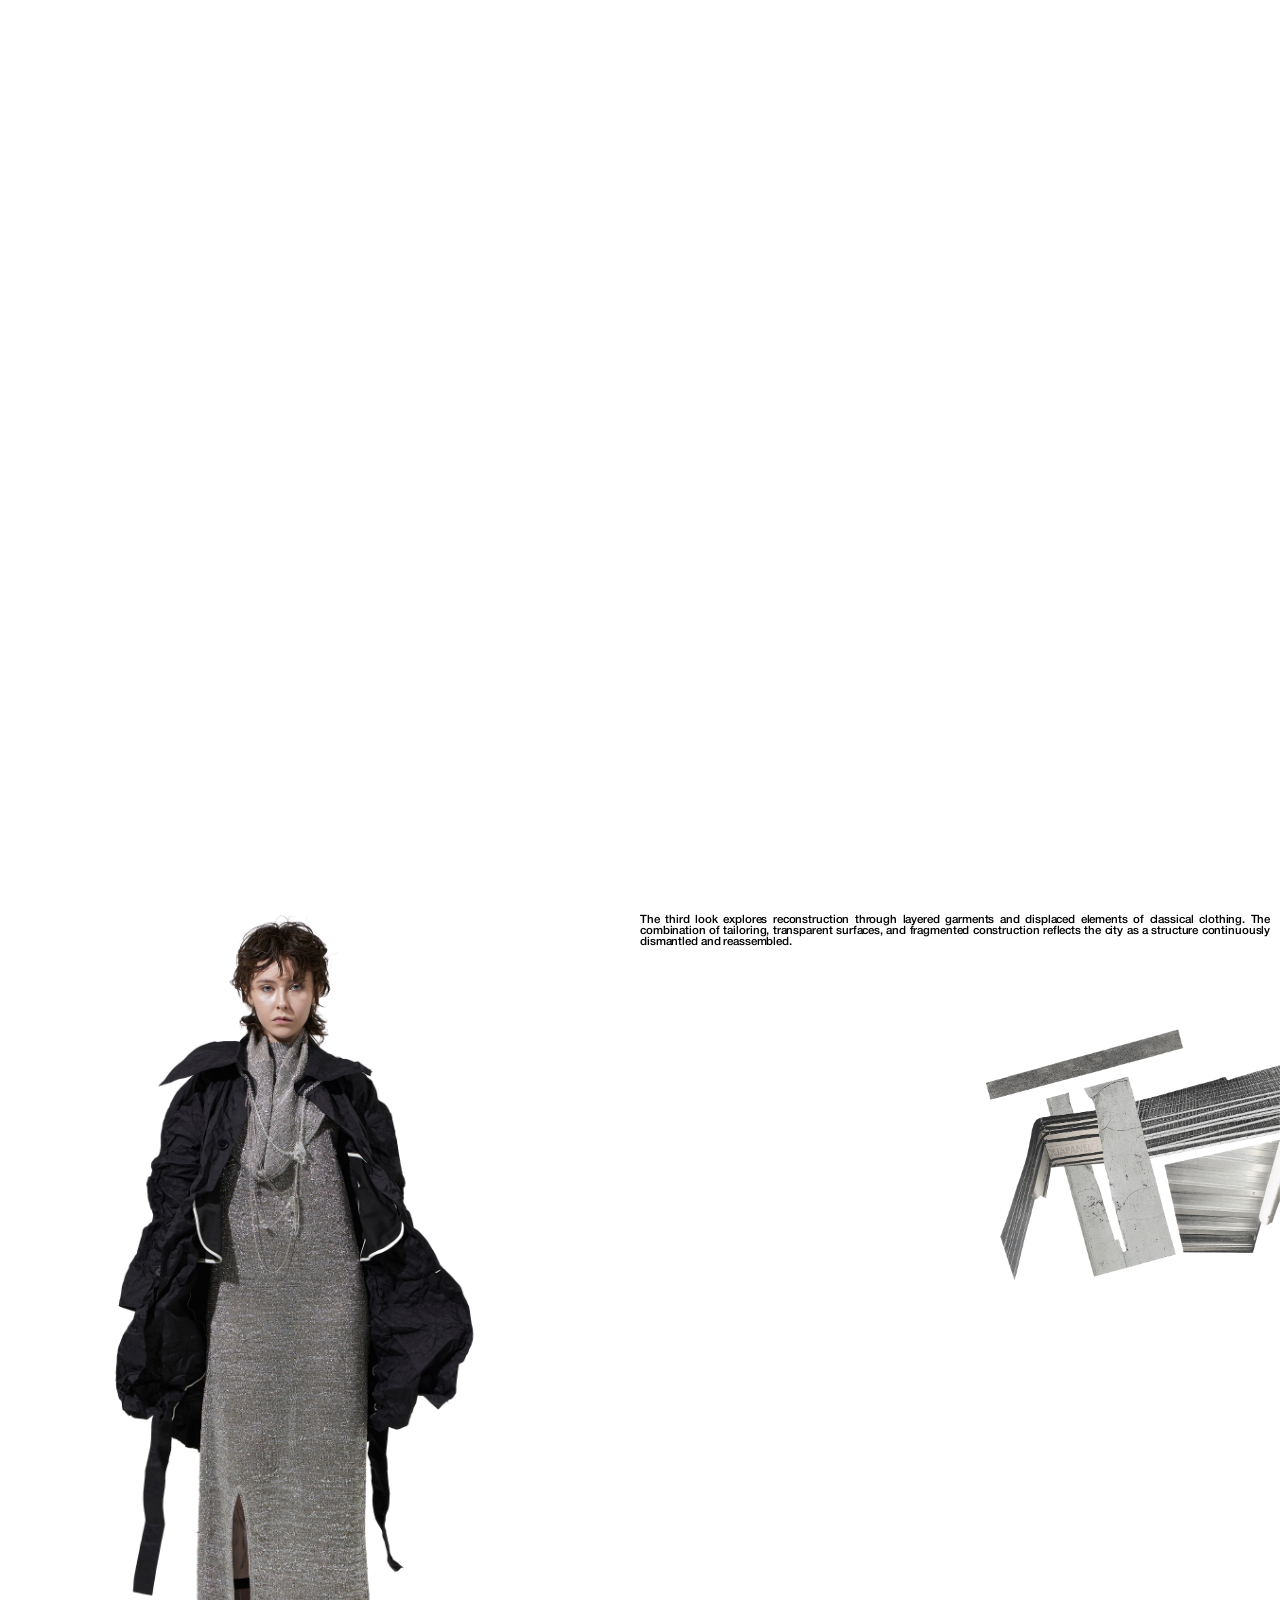
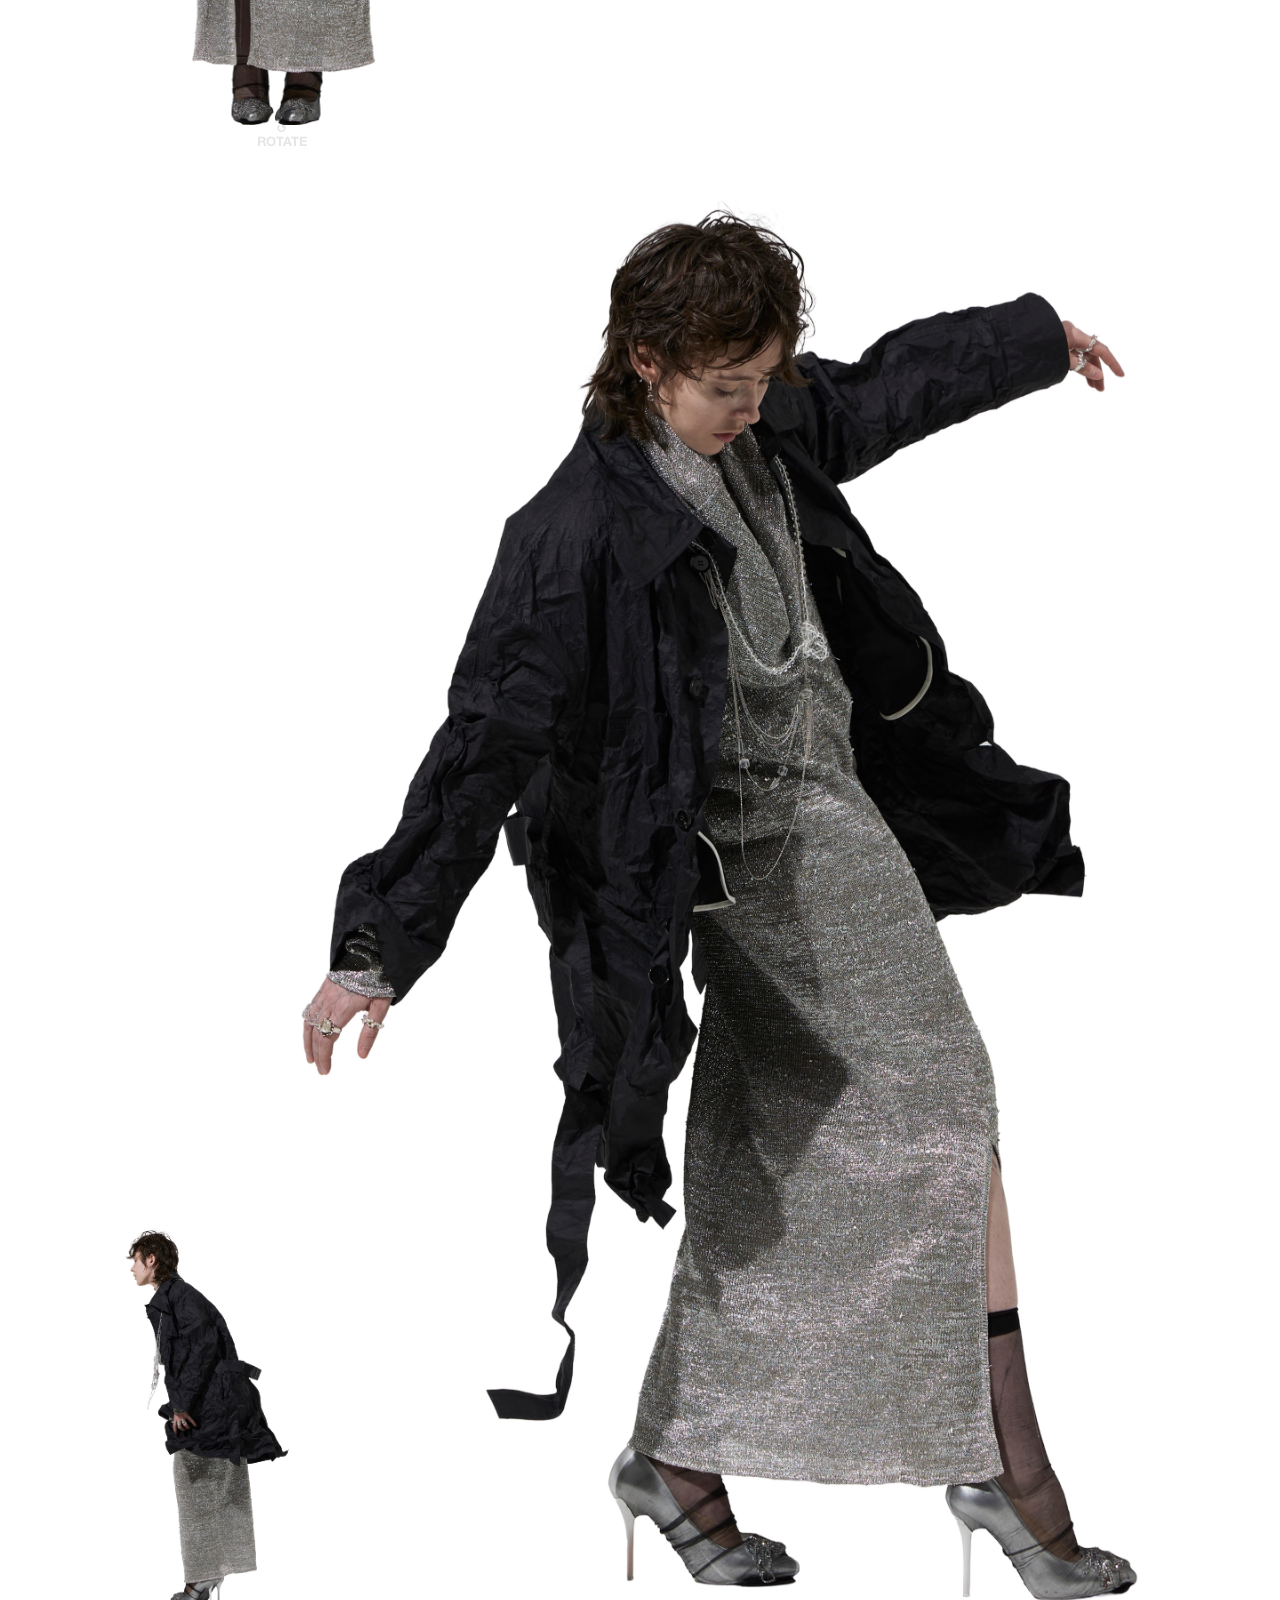
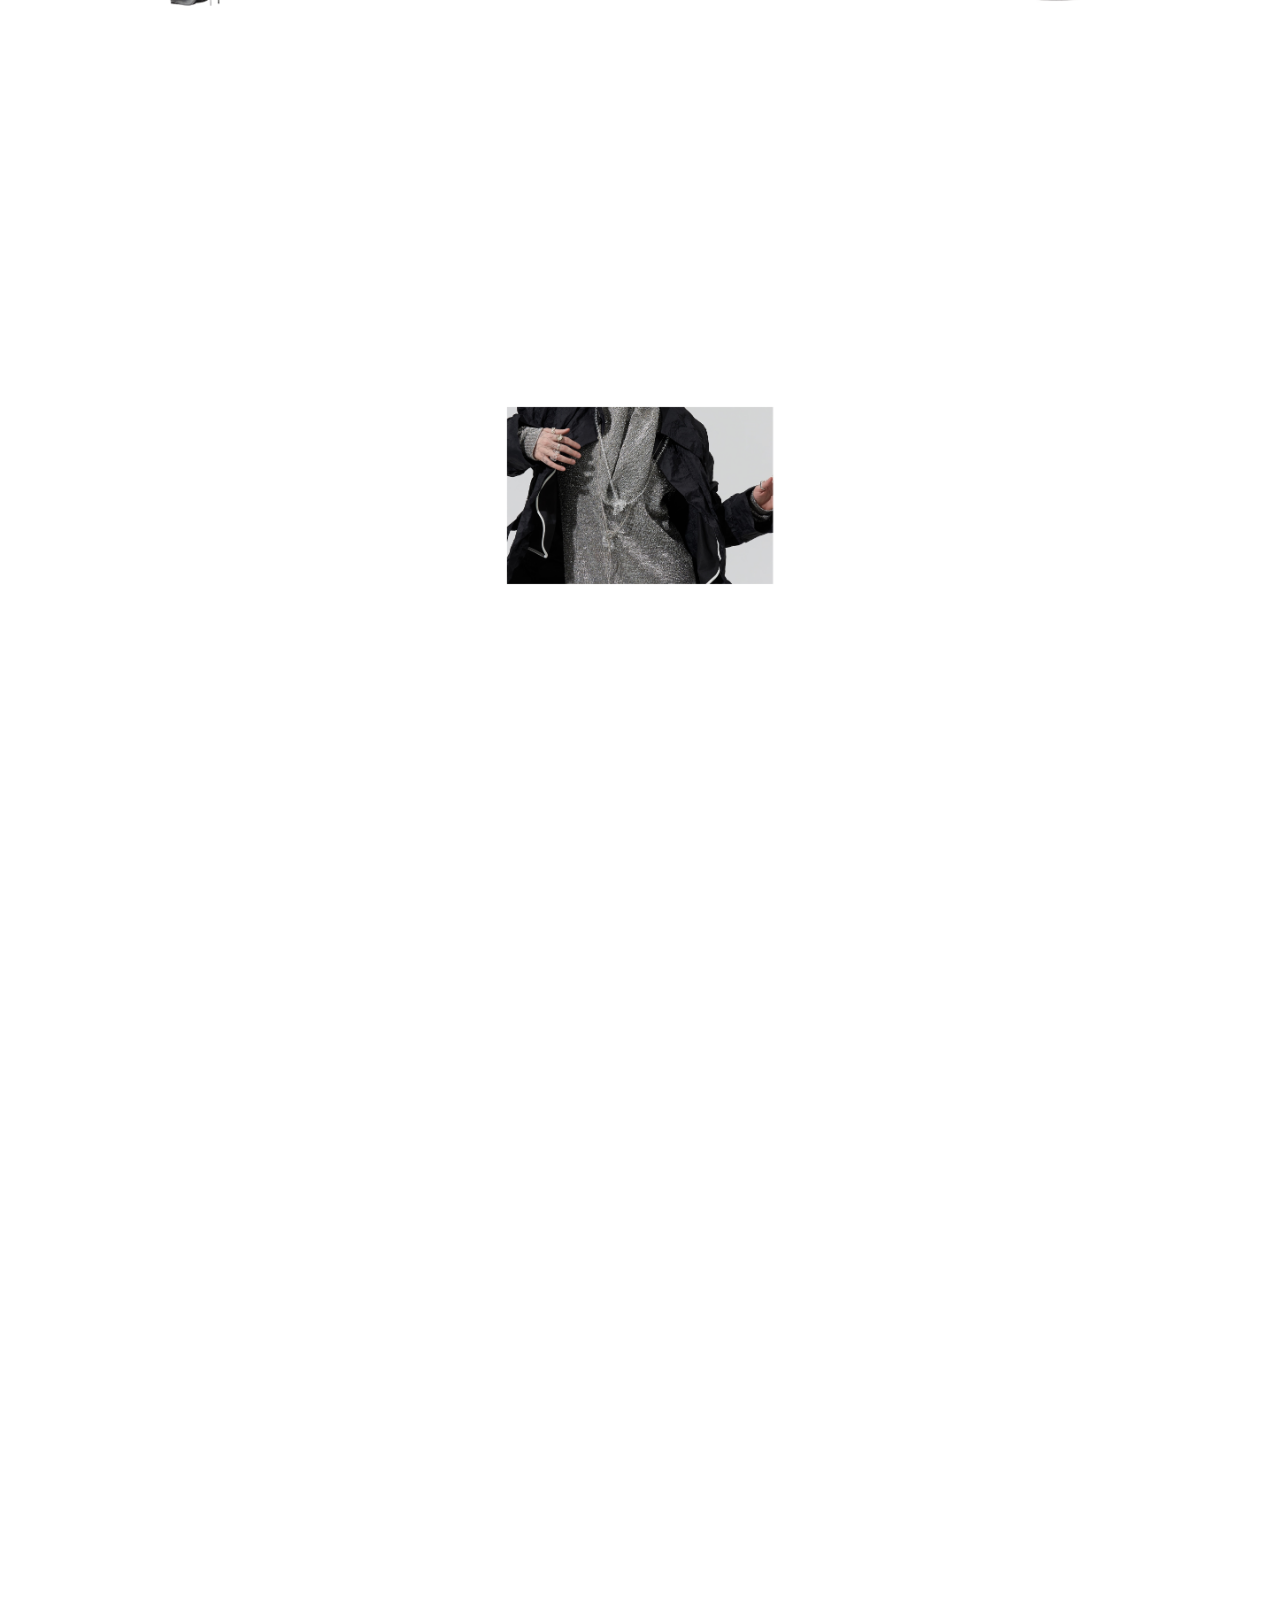
==== commit 0be74ae8: "Adjust contact-links wrapper inline style" ====
--- a/index.html
+++ b/index.html
@@ -356,7 +356,7 @@
       <span><a href="mailto:vin.shturmer@gmail.com?body=привет,красотка! есть предложение на кругленькую сумму, обсудим?" target="_blank">vin.shturmer@gmail.com</a></span>
     </div>
   </div>
-  <div class="contact-links"style="position: absolute;width:100%;top:40%;color: black; text-decoration: none;gap:4px;">
+  <div class="contact-links"style="position: absolute;width:100%;top:40%;color: black; text-decoration: none;gap:4px;@media (max-width:1024px){position: relative;}">
   <div class="contact-photo"><img src="assets/images/vin-photo.avif" alt="Vin Shturmer"></div>
   <p class="contact-sayhi"><a href="https://telegram.me/vinplu" target="_blank">Say hi</a></p>
 </div>
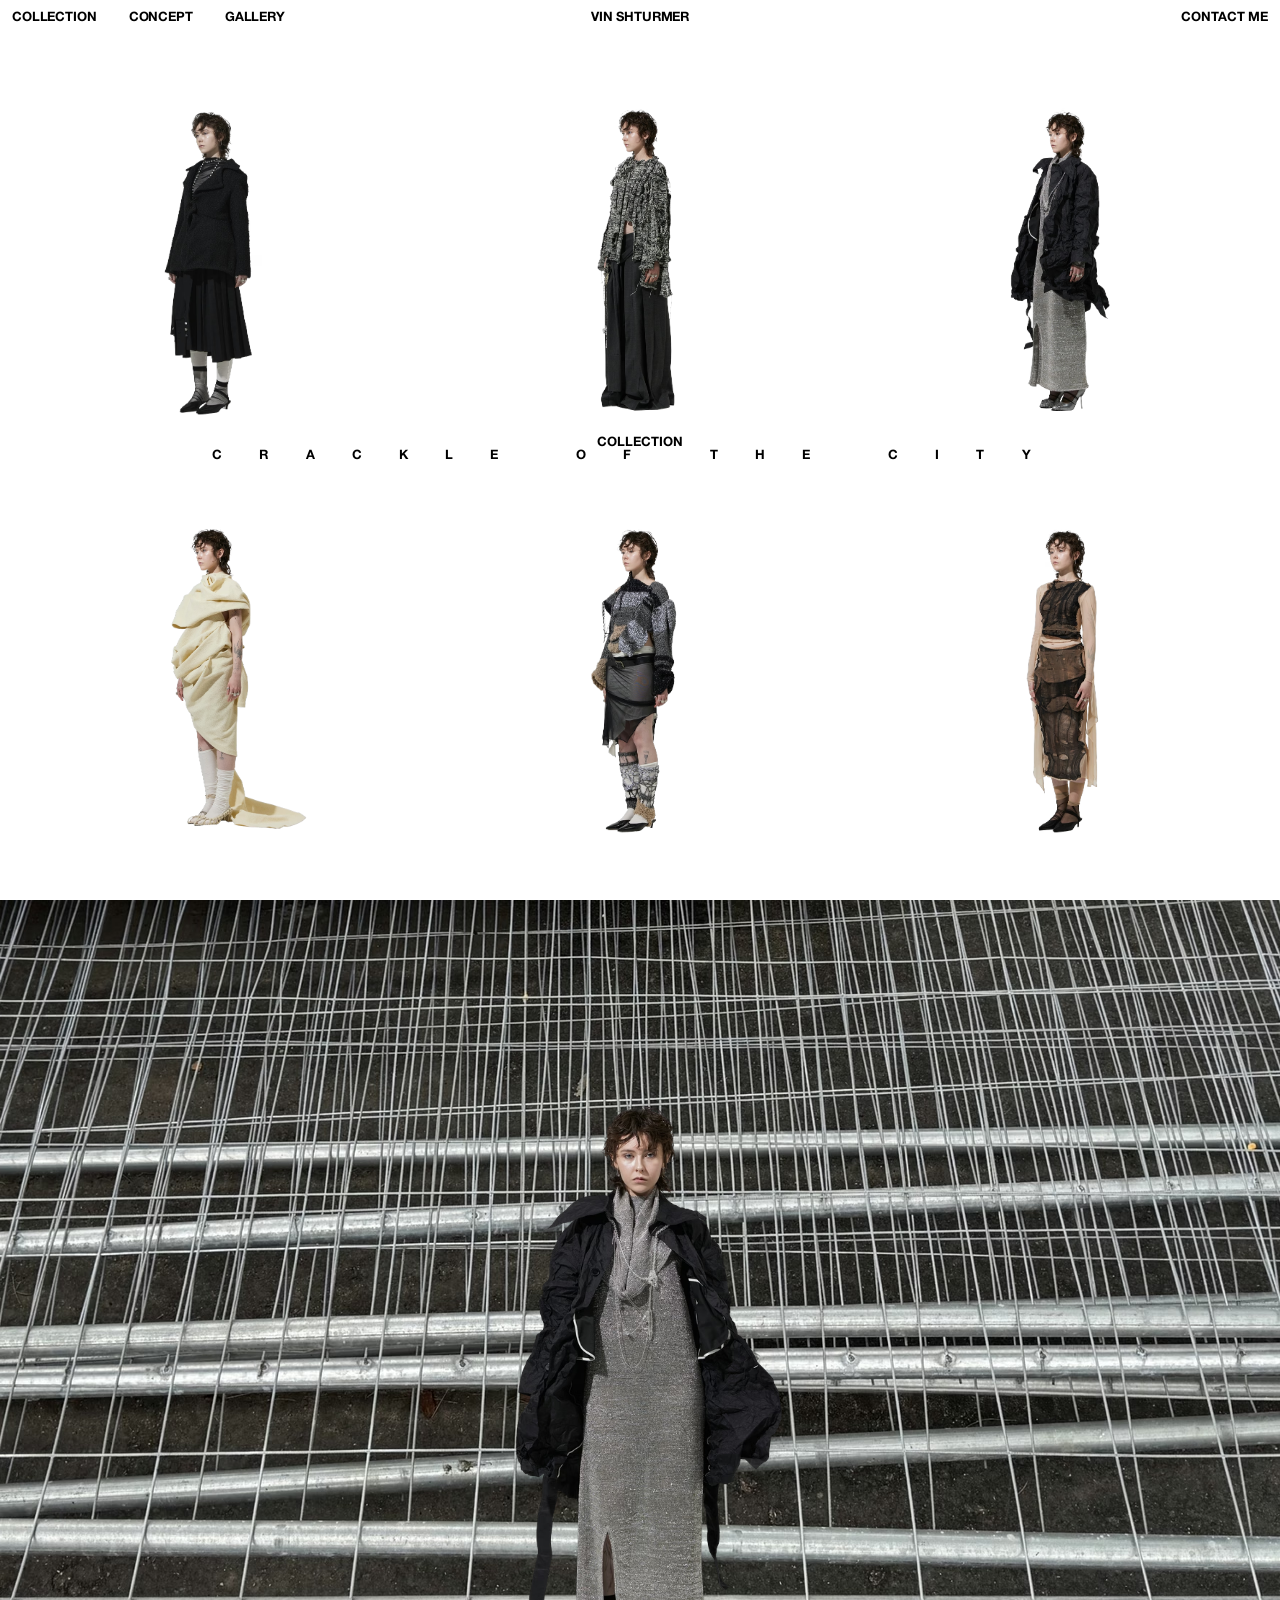
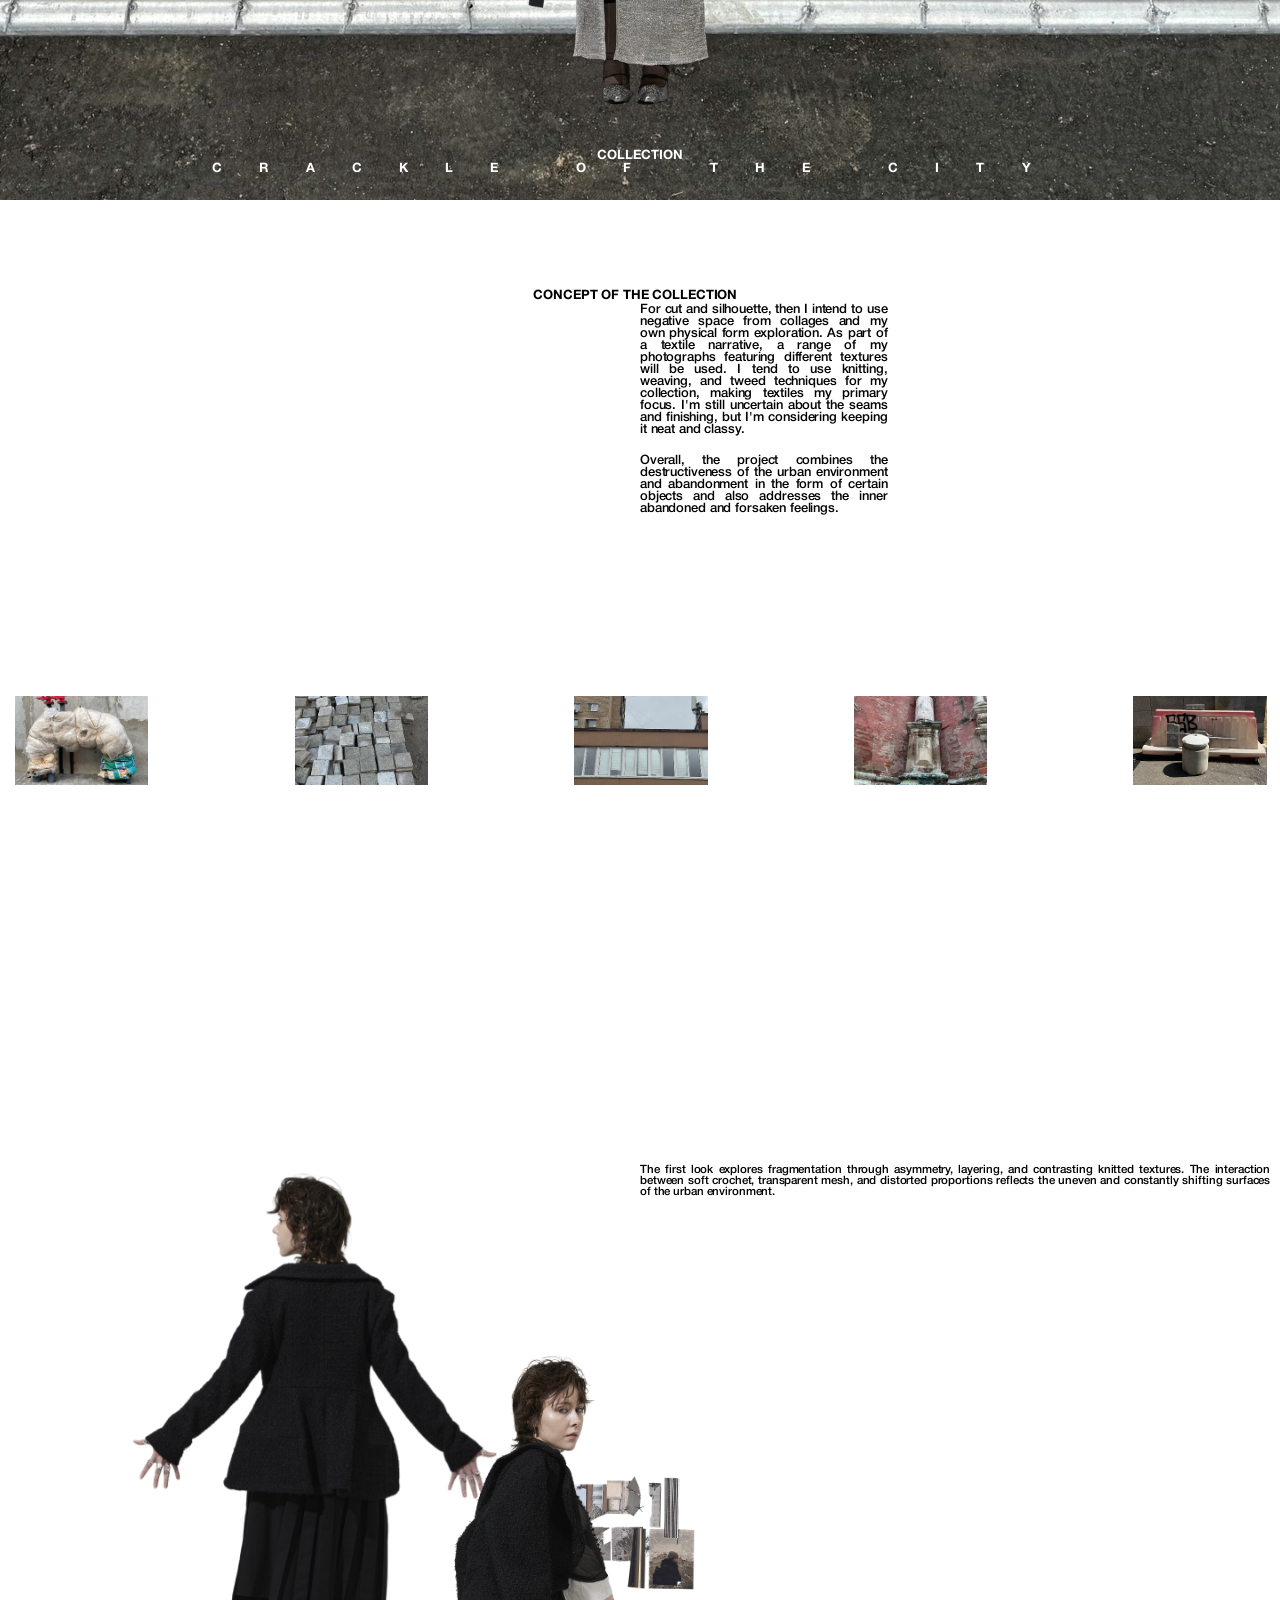
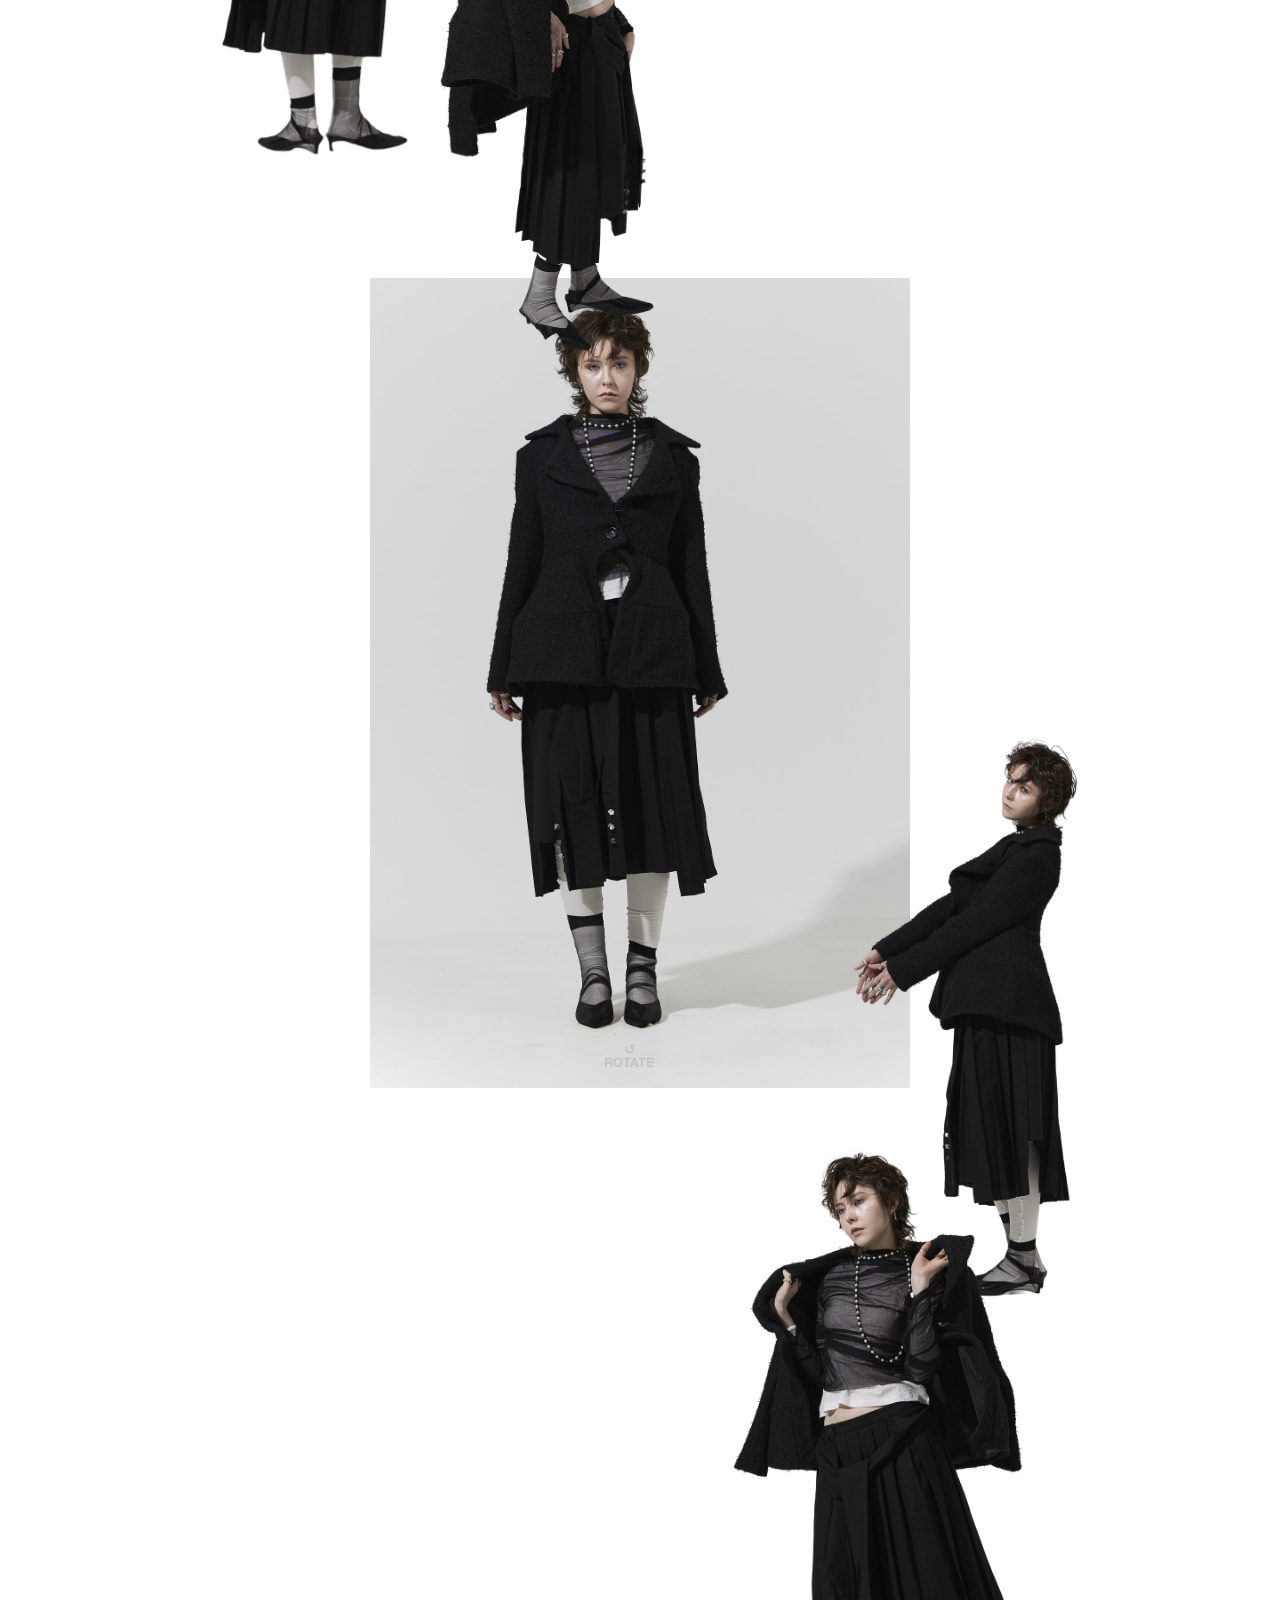
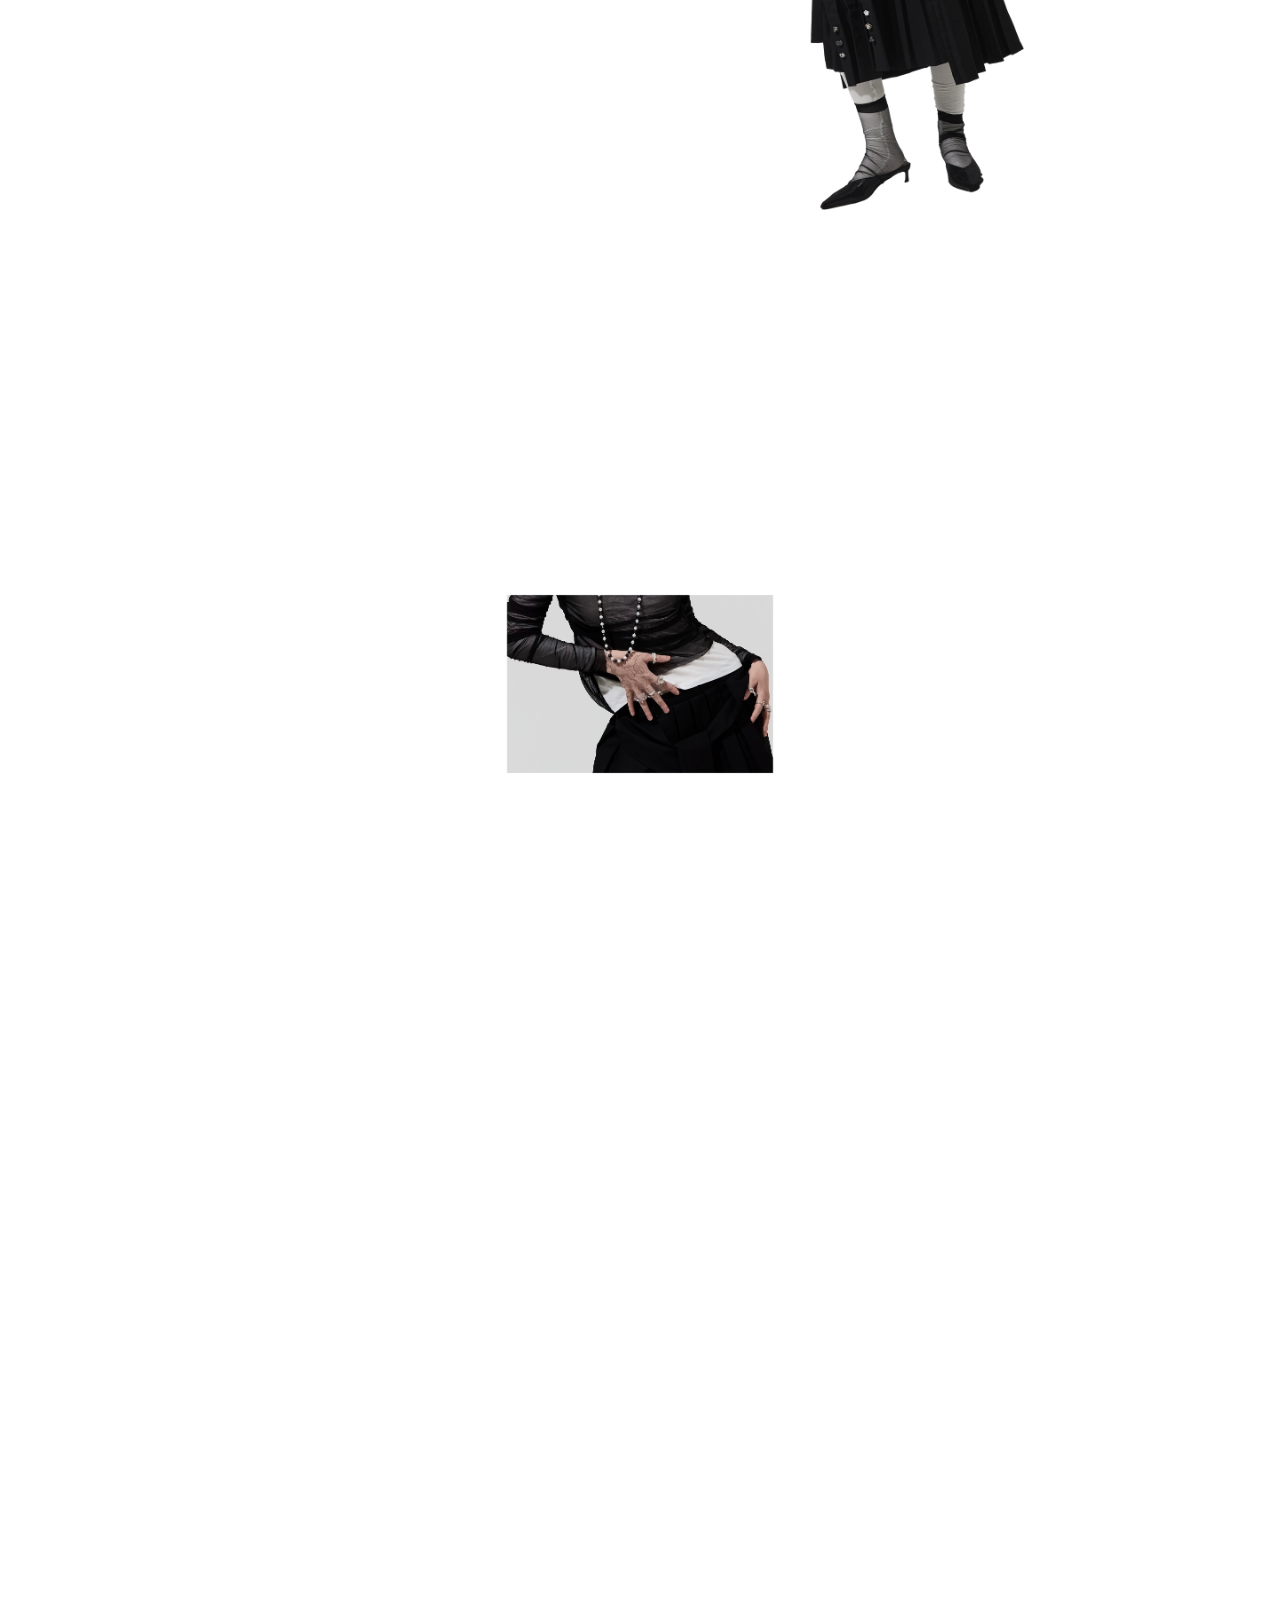
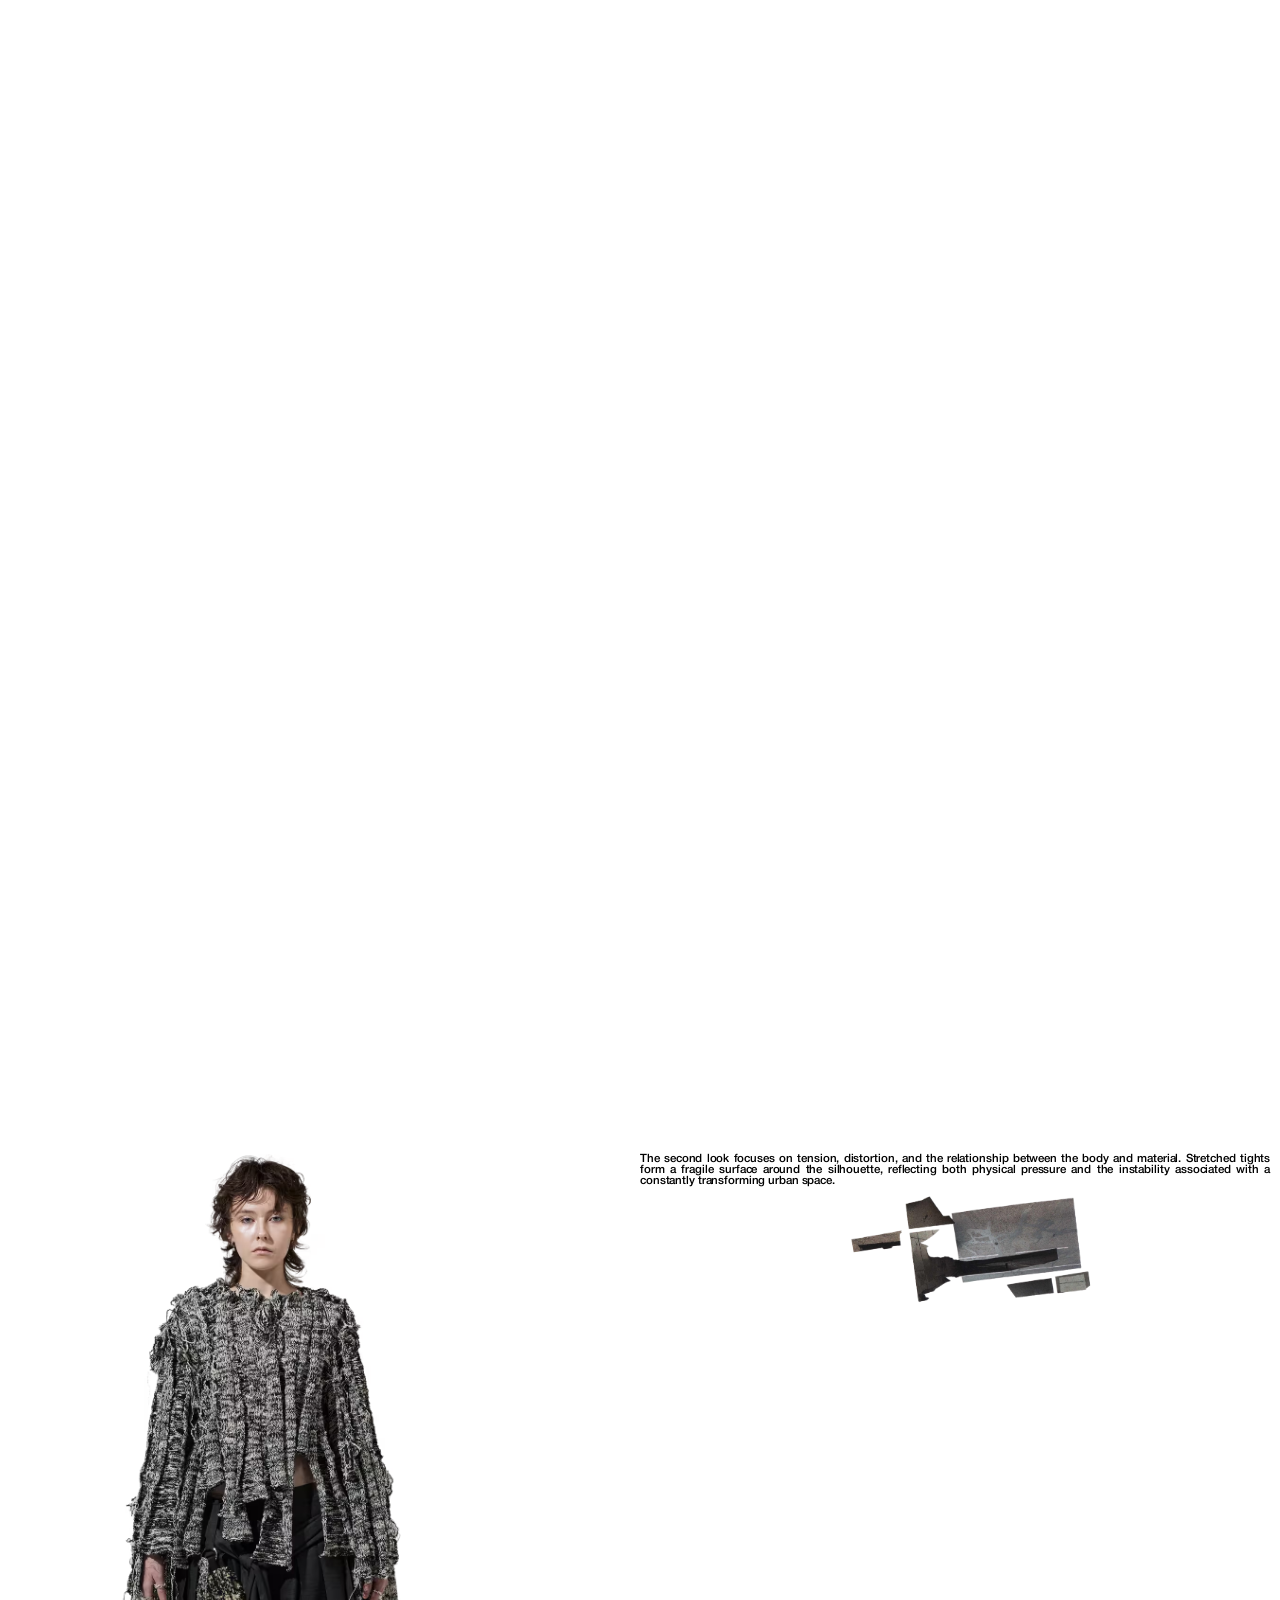
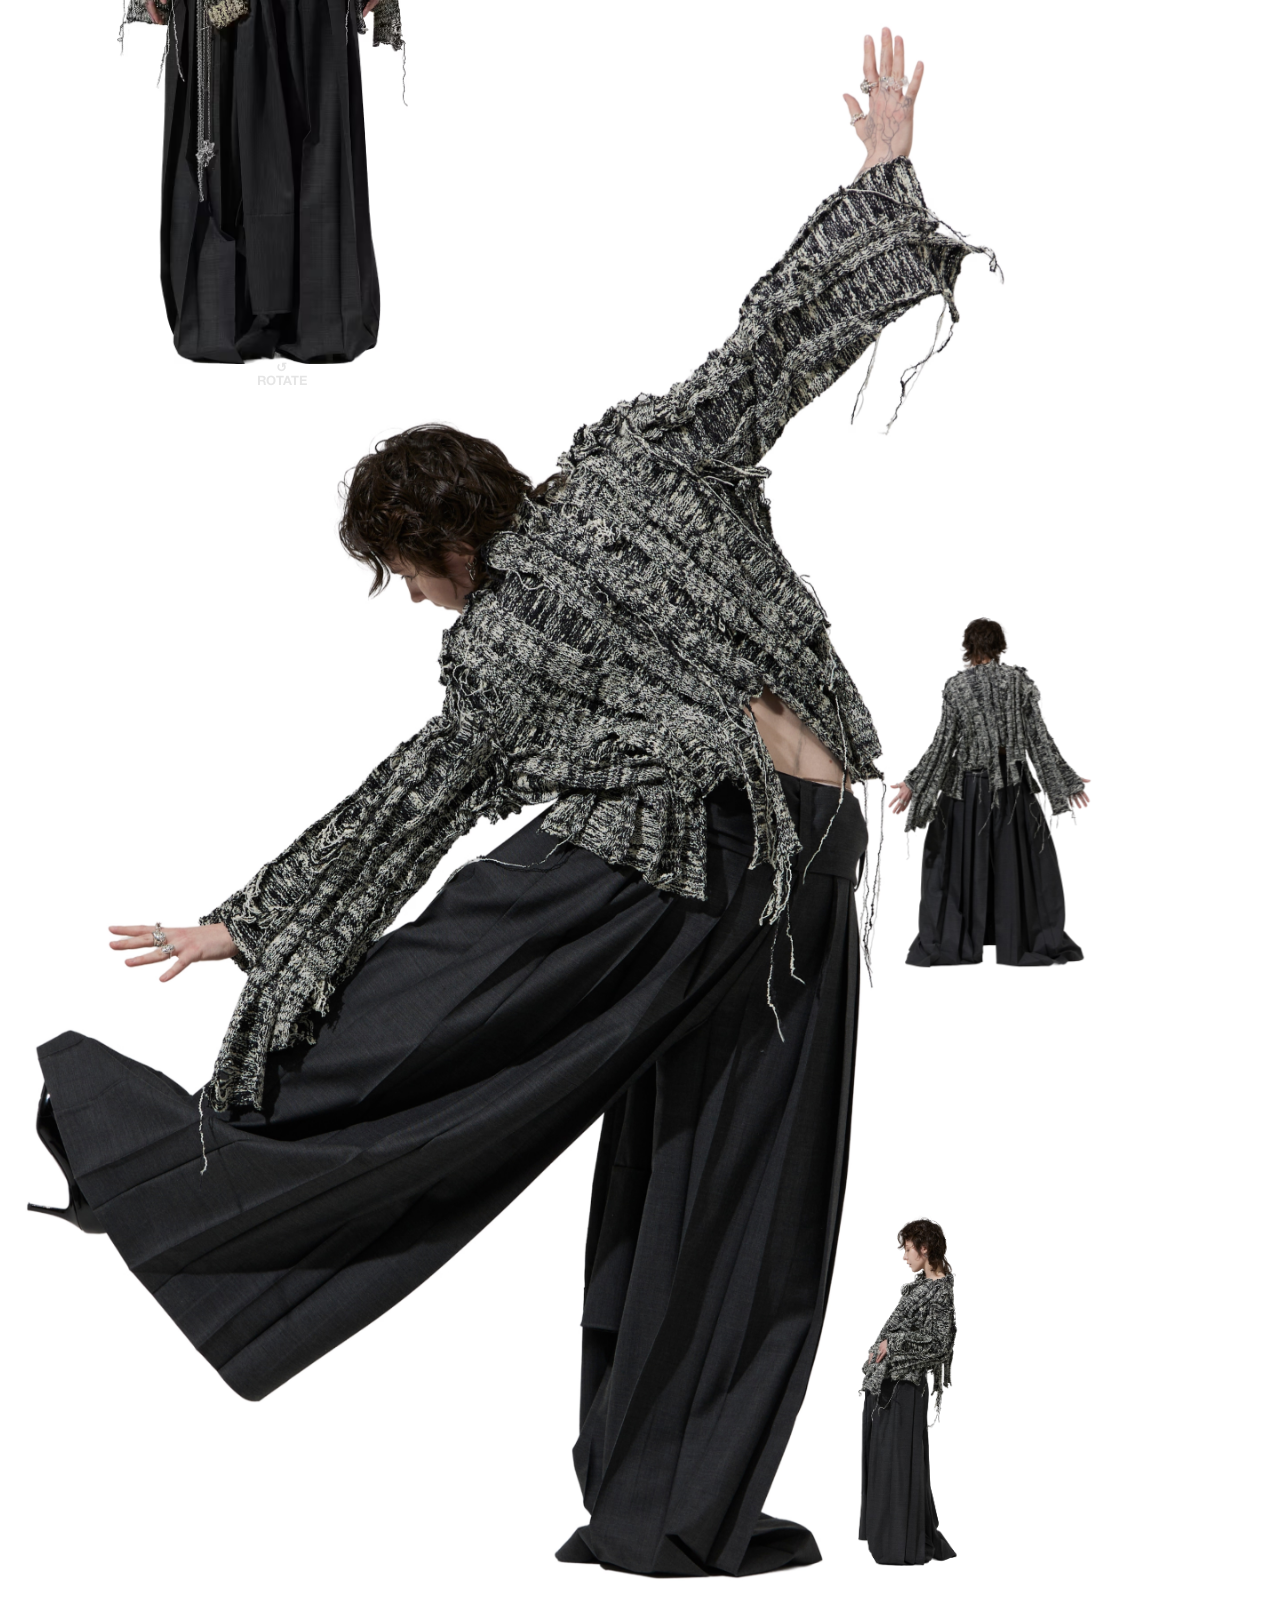
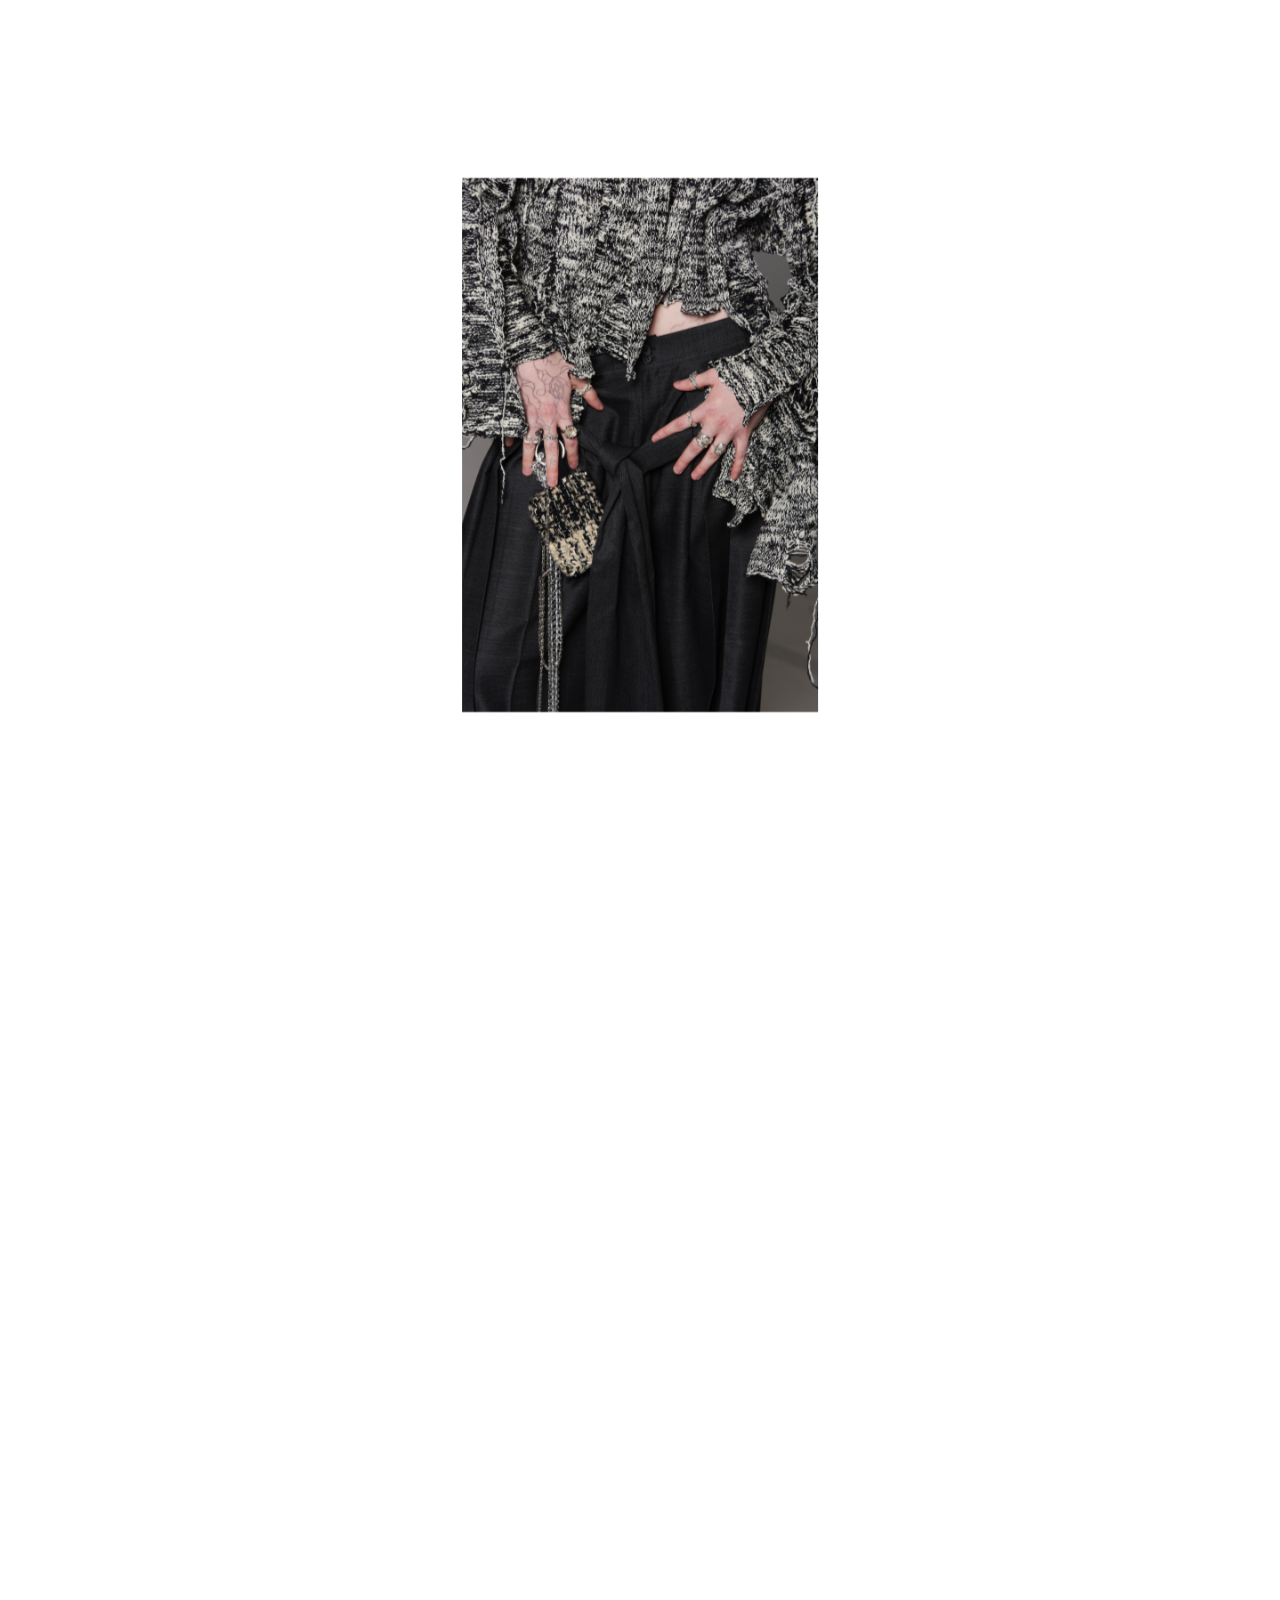
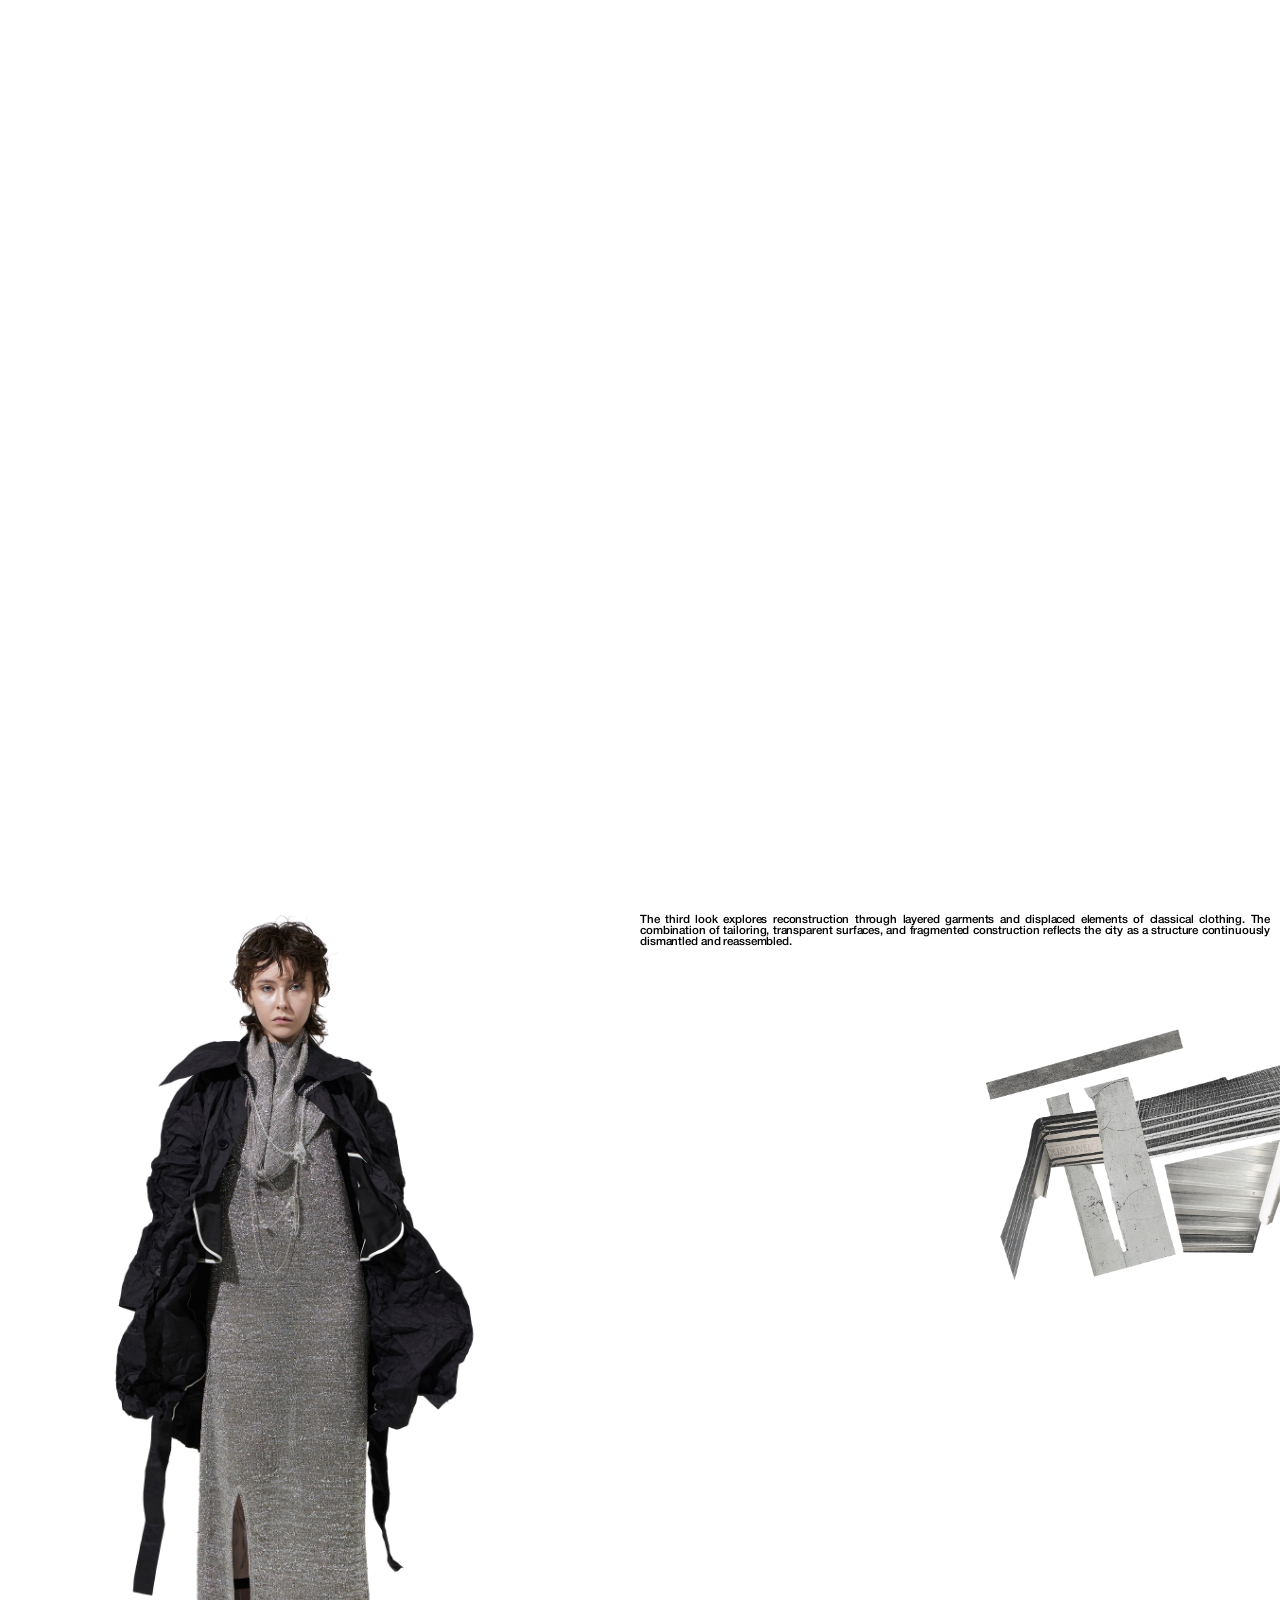
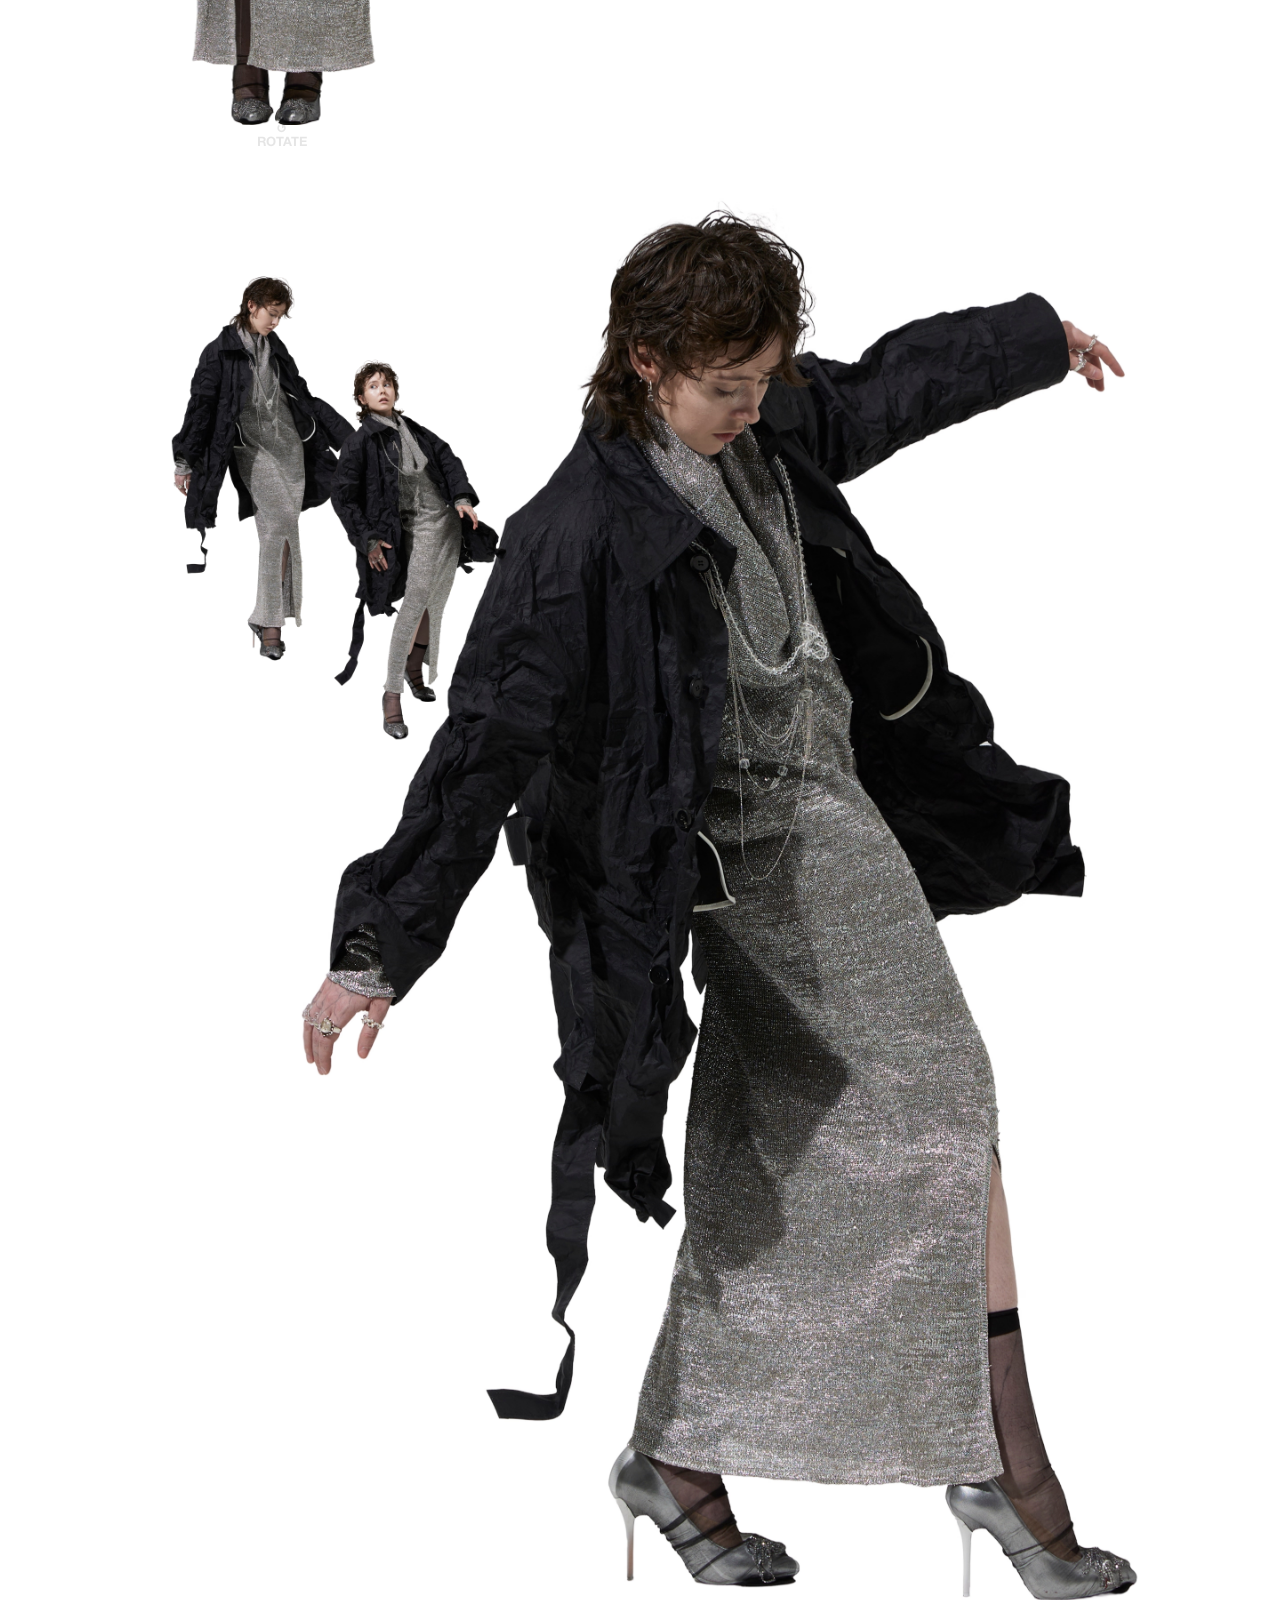
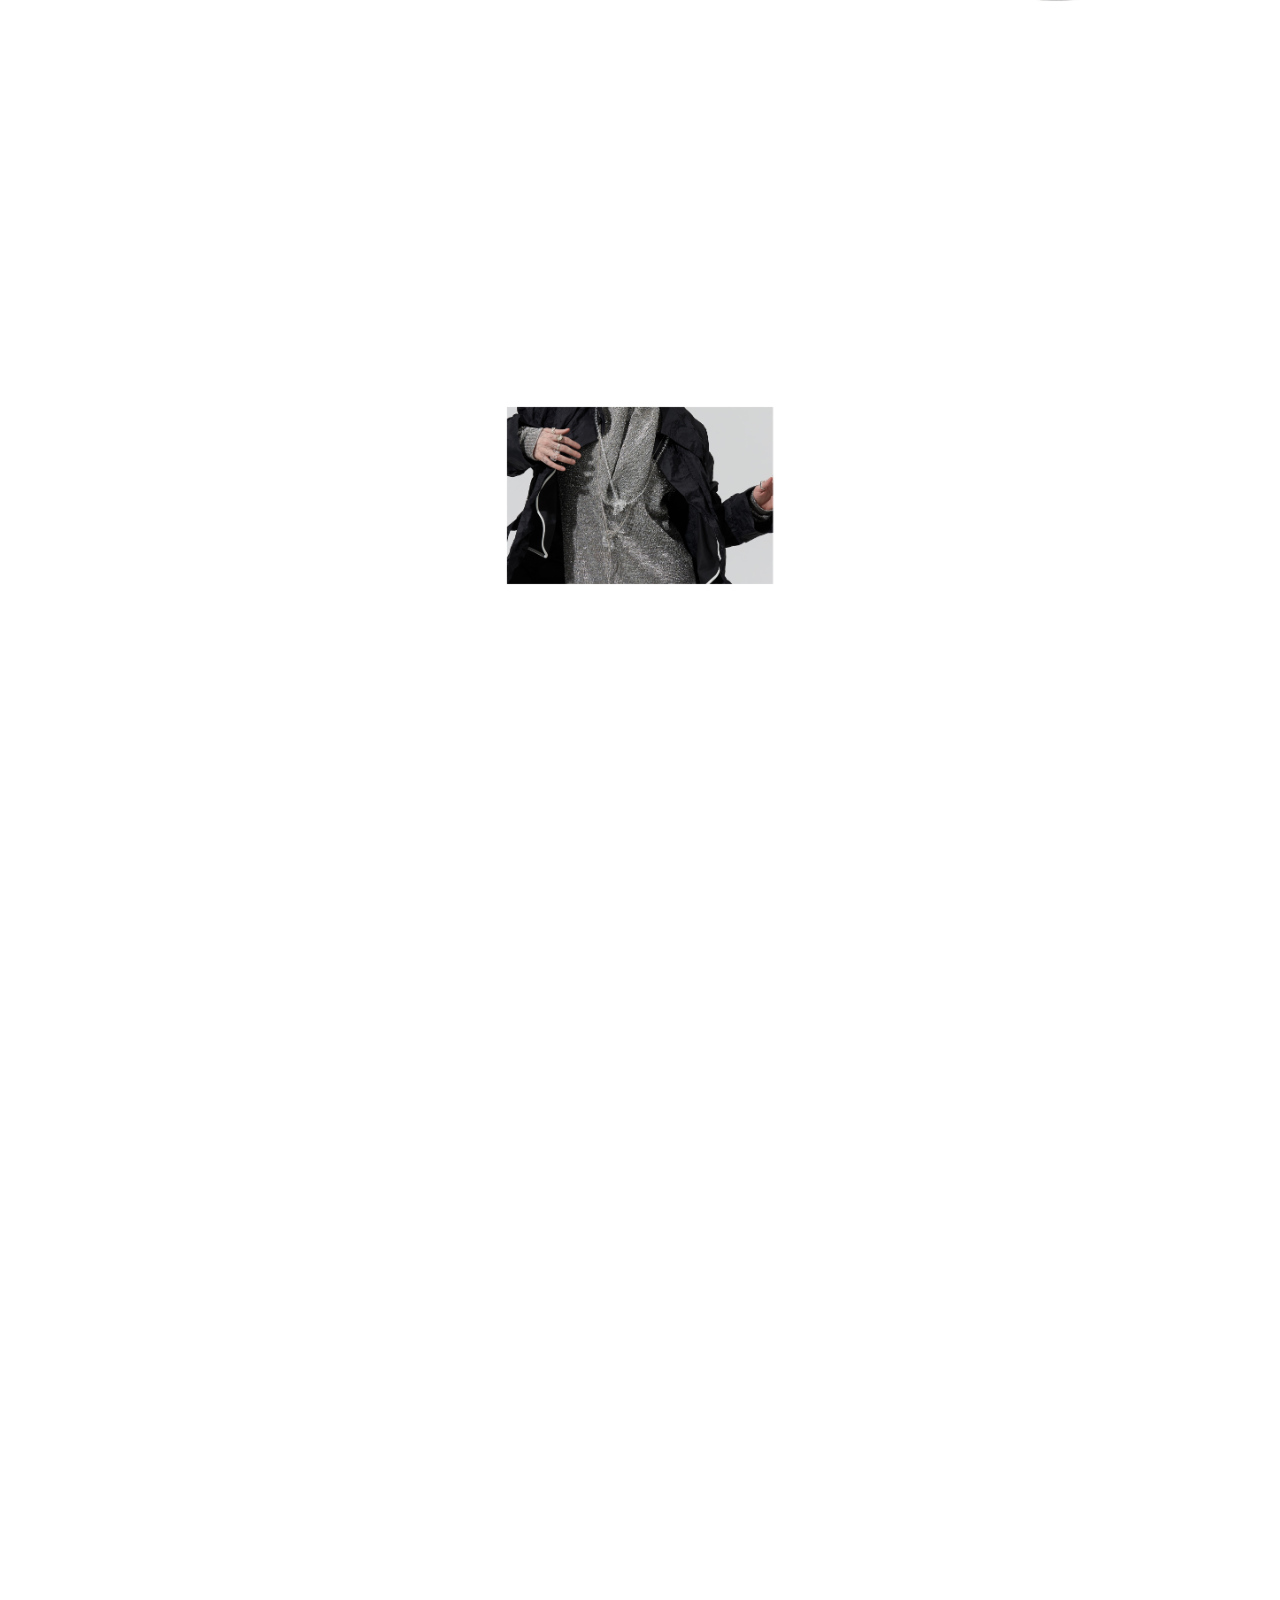
==== commit dadc838f: "Move contact-links wrapper's inline style to a real .contact-list rule Replaces the inline style (wh" ====
--- a/index.html
+++ b/index.html
@@ -356,7 +356,7 @@
       <span><a href="mailto:vin.shturmer@gmail.com?body=привет,красотка! есть предложение на кругленькую сумму, обсудим?" target="_blank">vin.shturmer@gmail.com</a></span>
     </div>
   </div>
-  <div class="contact-links"style="position: absolute;width:100%;top:40%;color: black; text-decoration: none;gap:4px;@media (max-width:1024px){position: relative;}">
+  <div class="contact-list">
   <div class="contact-photo"><img src="assets/images/vin-photo.avif" alt="Vin Shturmer"></div>
   <p class="contact-sayhi"><a href="https://telegram.me/vinplu" target="_blank">Say hi</a></p>
 </div>
--- a/css/style.css
+++ b/css/style.css
@@ -786,6 +786,17 @@
   letter-spacing:-.01em;text-align:center;text-transform:uppercase;color:#000;
   white-space:nowrap;
 }
+.contact-list{
+ 
+  margin-top:0;
+  display:flex;flex-direction:column;align-items:center;
+  font-family:'HN',sans-serif;font-weight:700;font-size:13px;
+  
+  letter-spacing:-.01em;text-align:center;text-transform:uppercase;
+  white-space:nowrap;
+  position: absolute;width:100%;top:40%;color: black; text-decoration: none;gap:4px;
+
+}
 
 .contact-sayhi{
   position:relative;left:auto;
@@ -819,6 +830,10 @@
     letter-spacing:-.01em;text-transform:uppercase;color:#000;
     text-align:center;cursor:pointer;
   }
+  .contact-list{
+    position: relative;
+    
+  }
 
 }
 
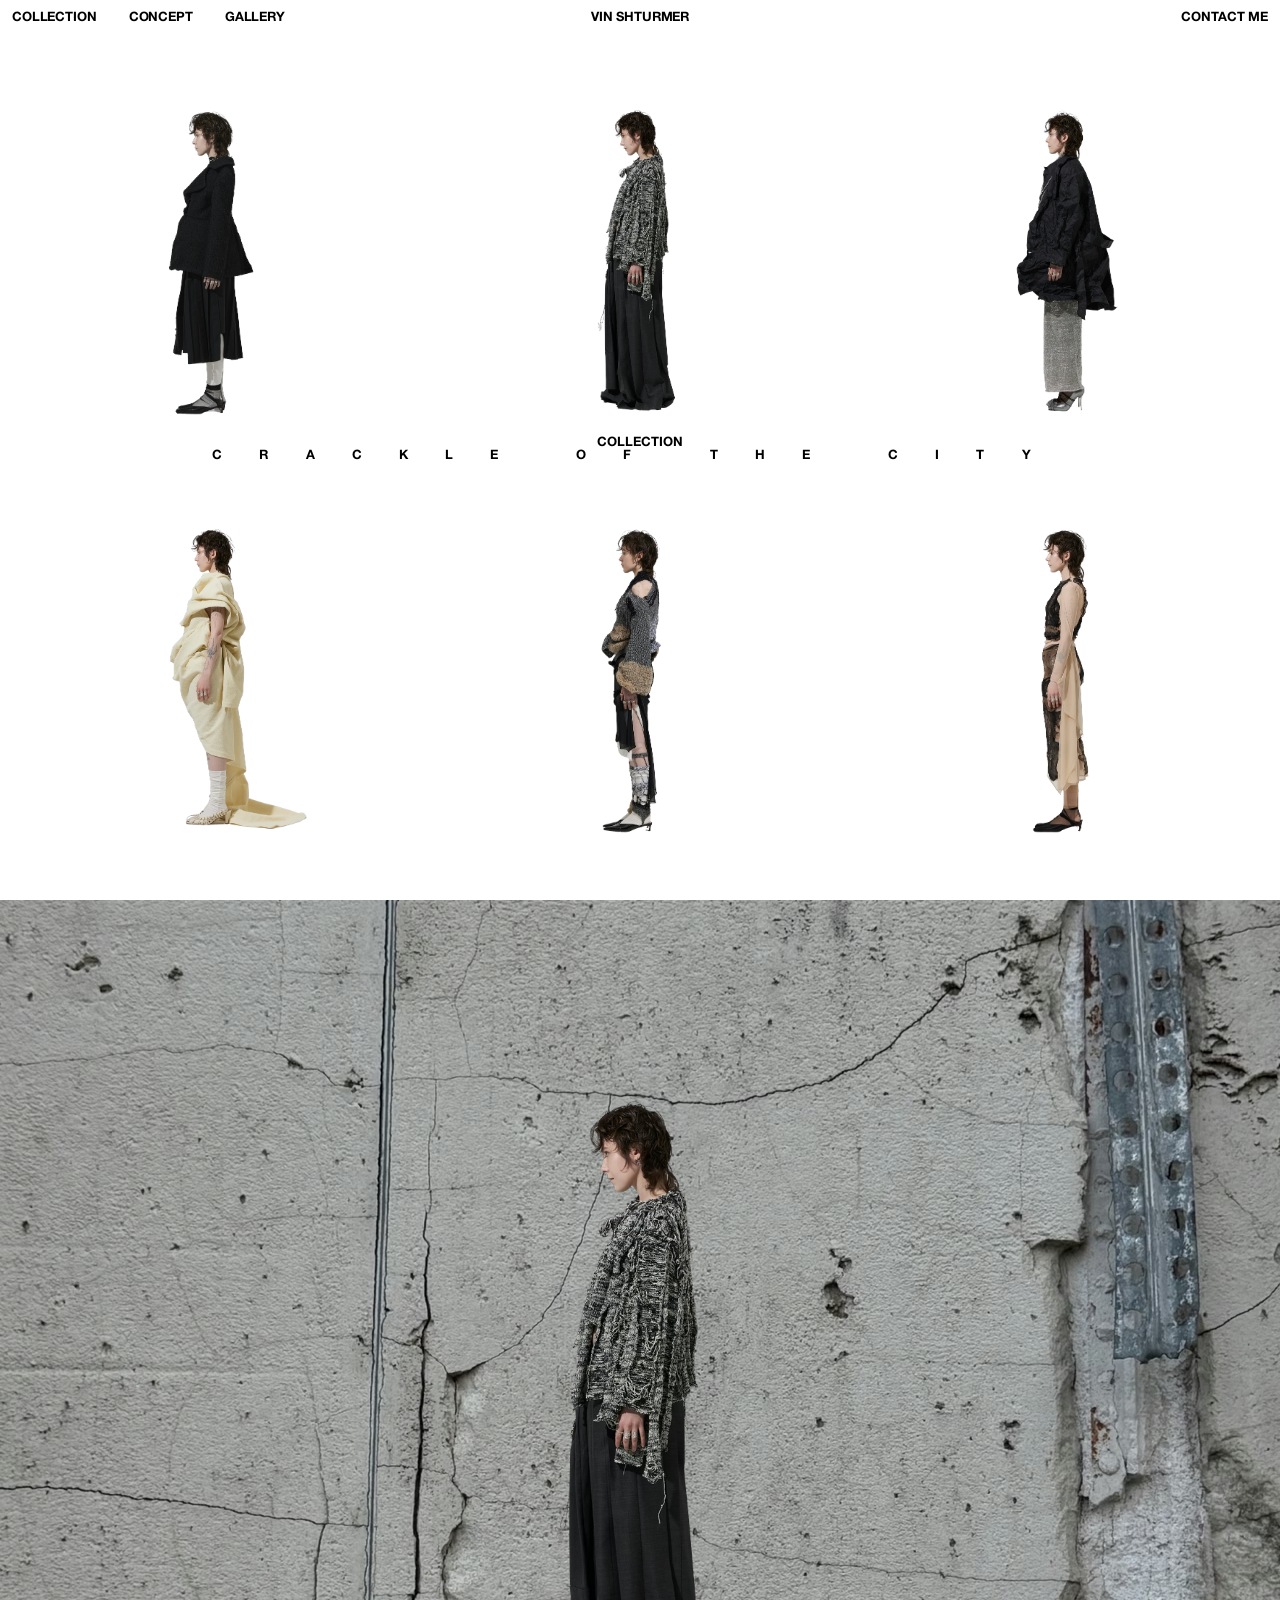
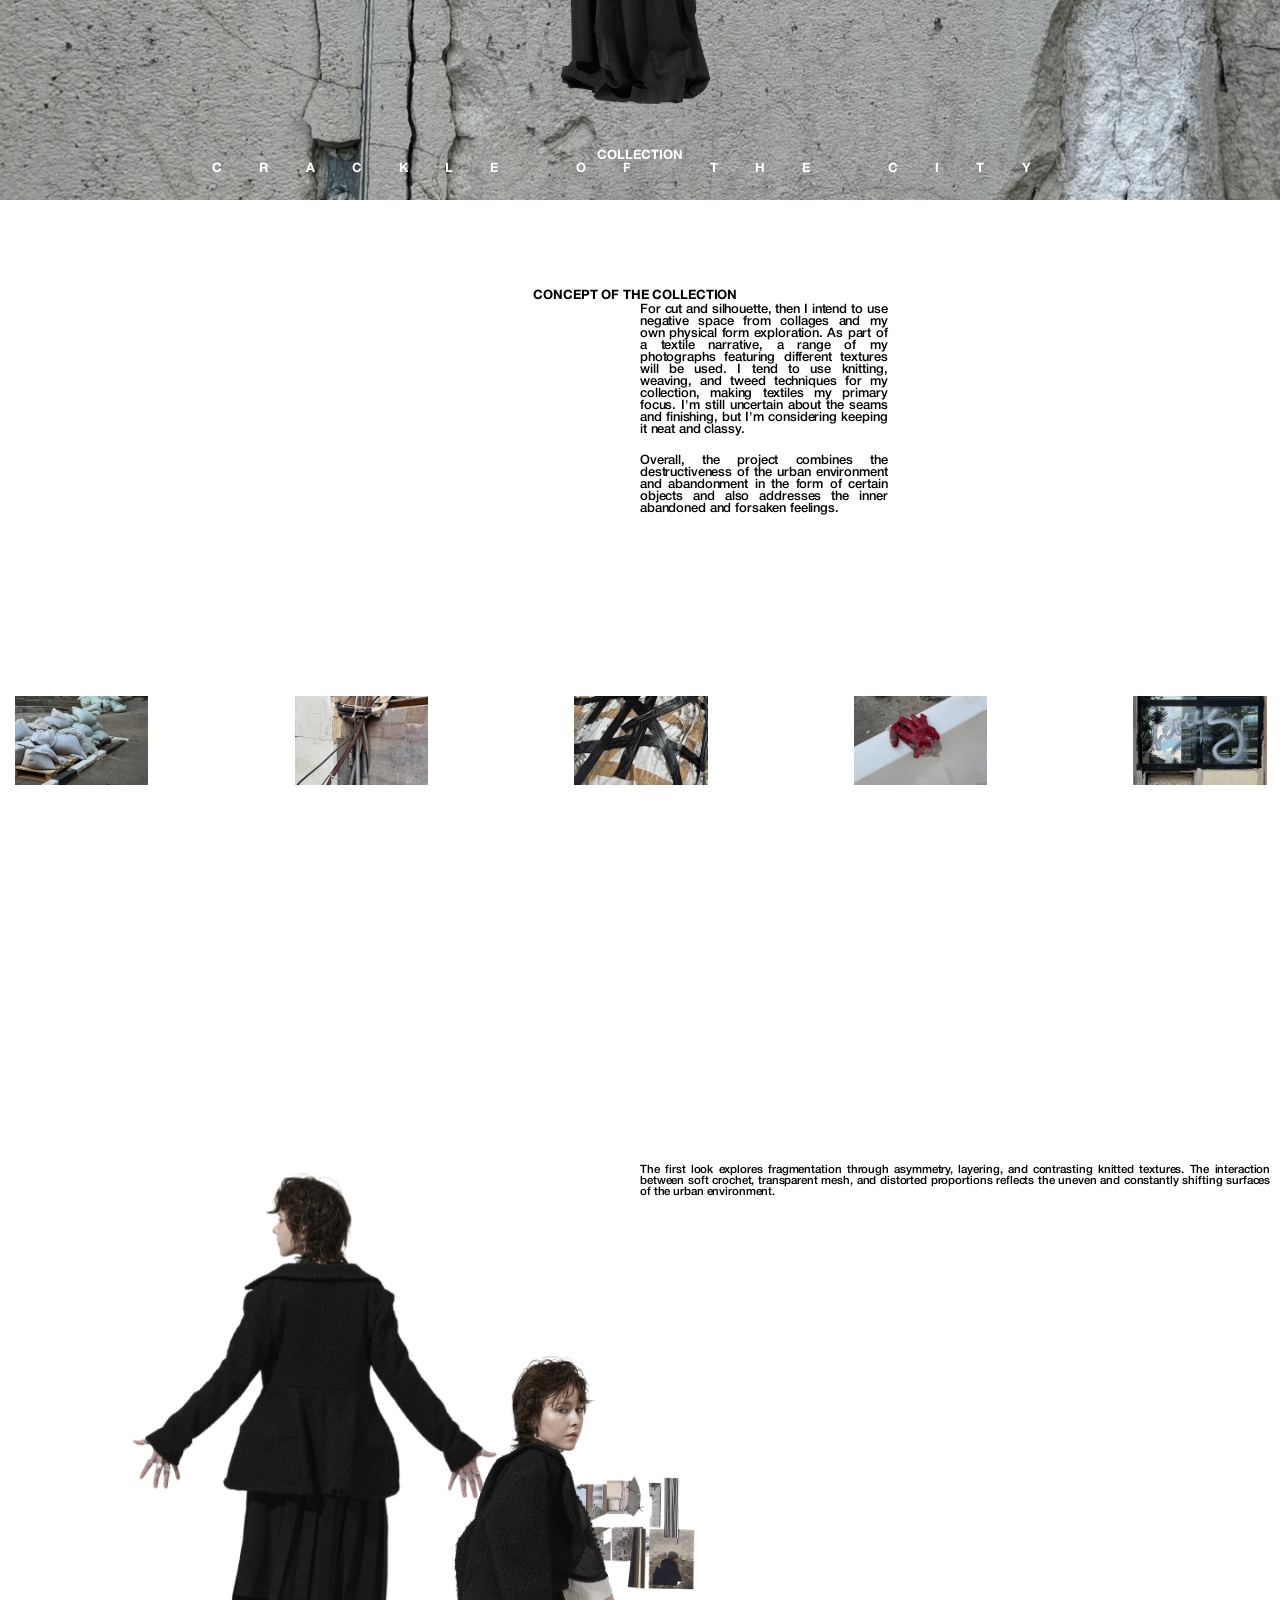
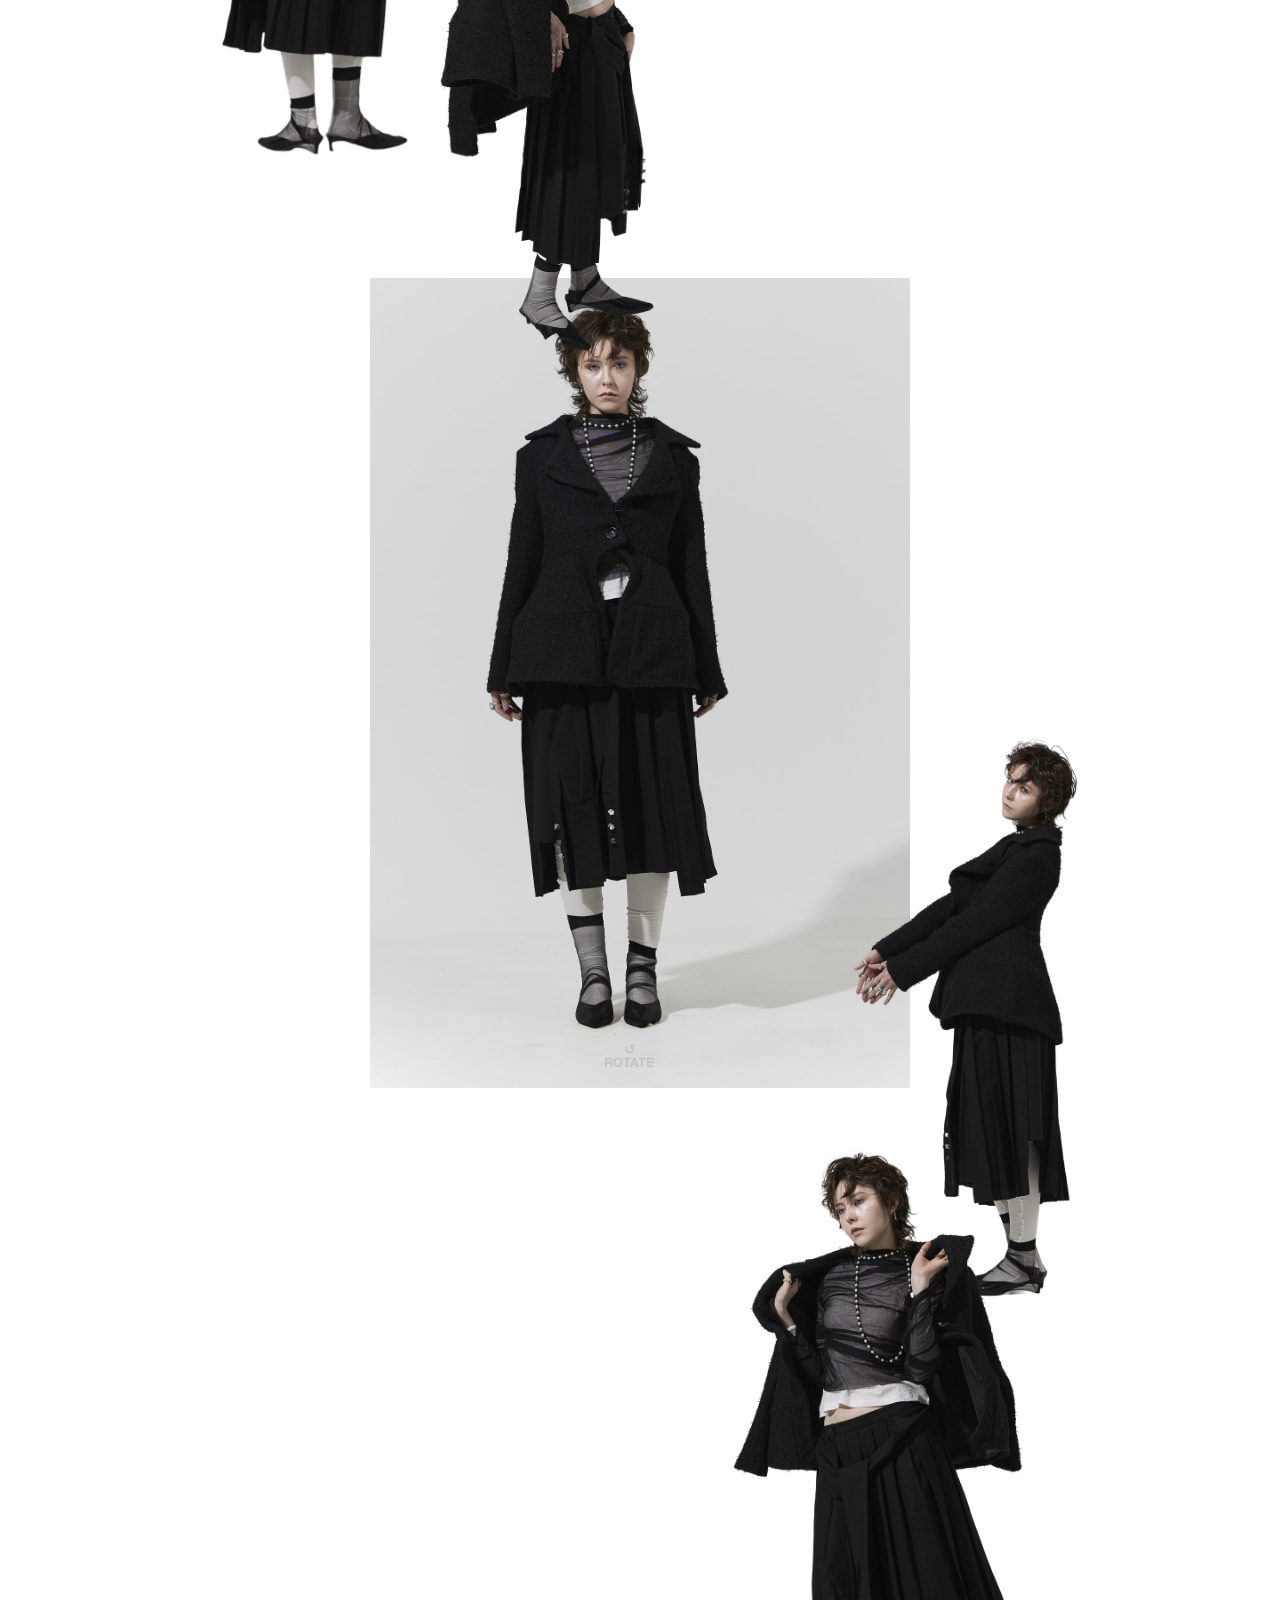
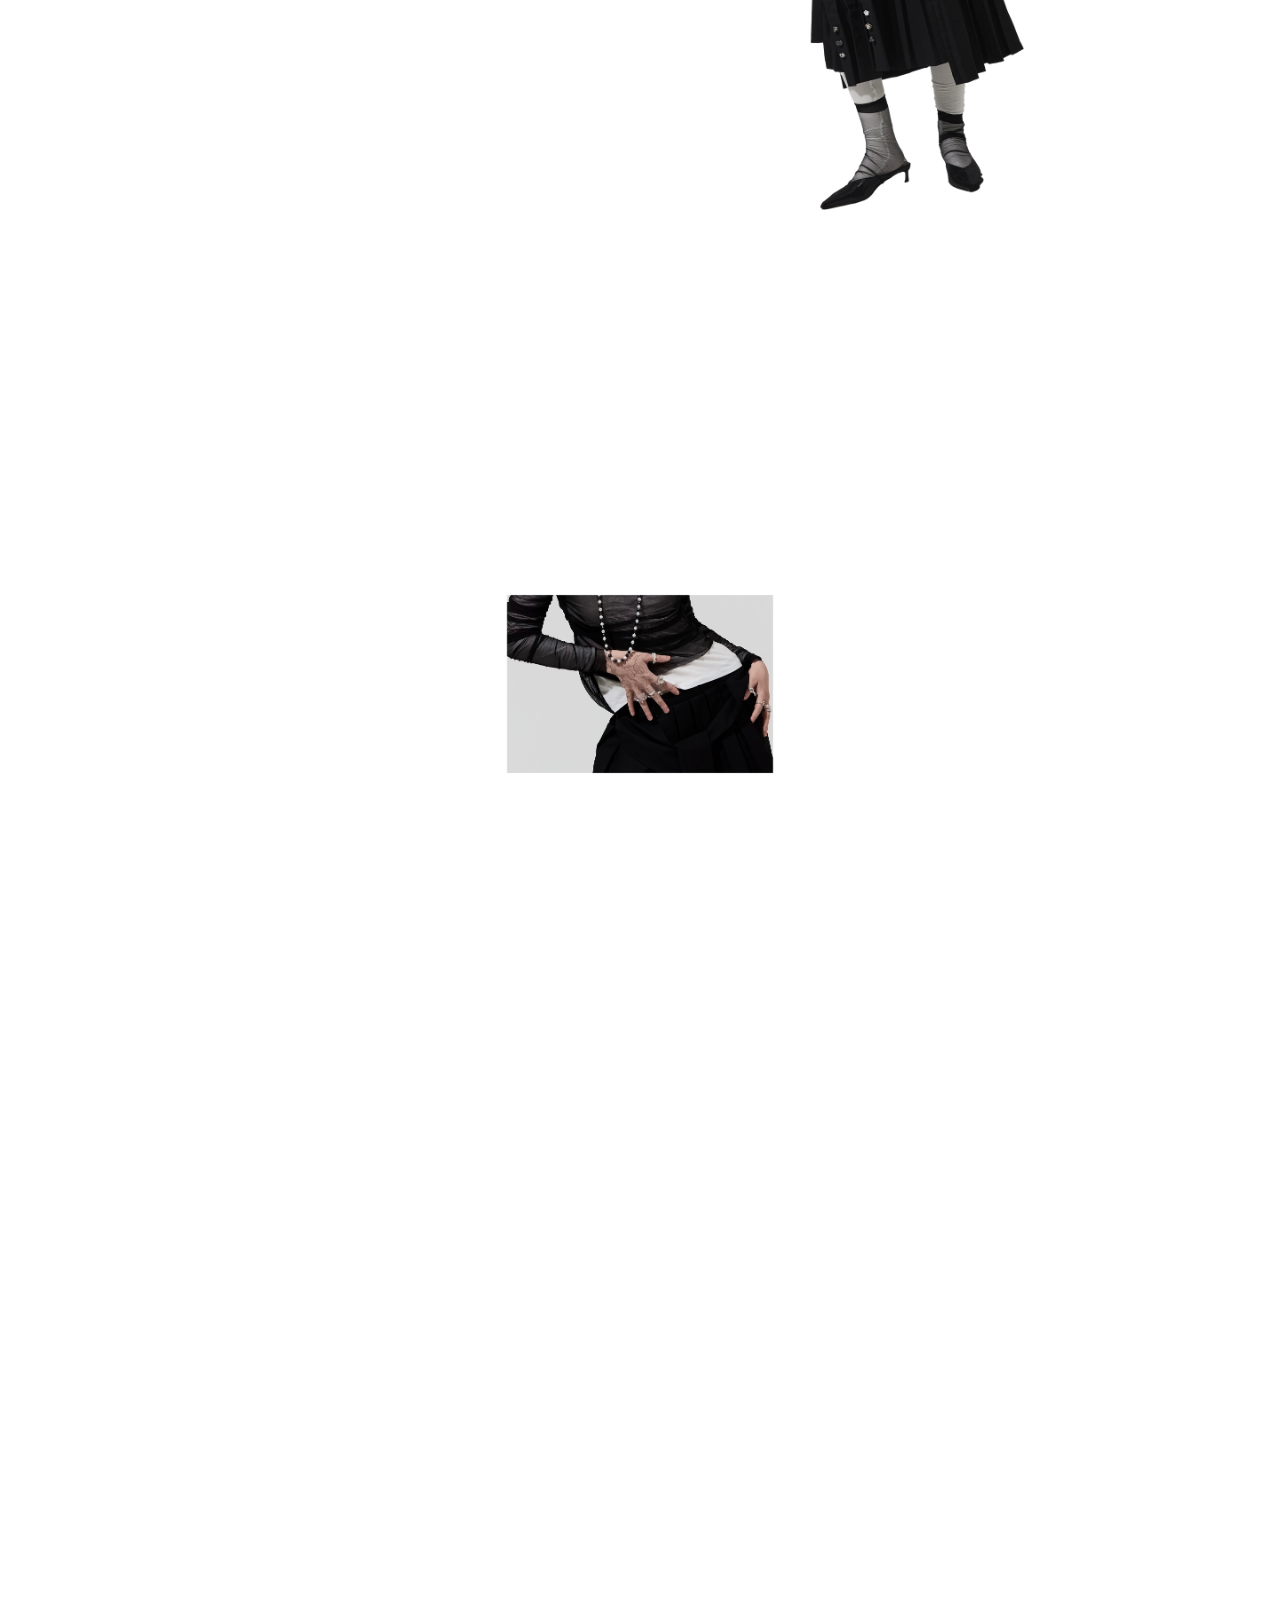
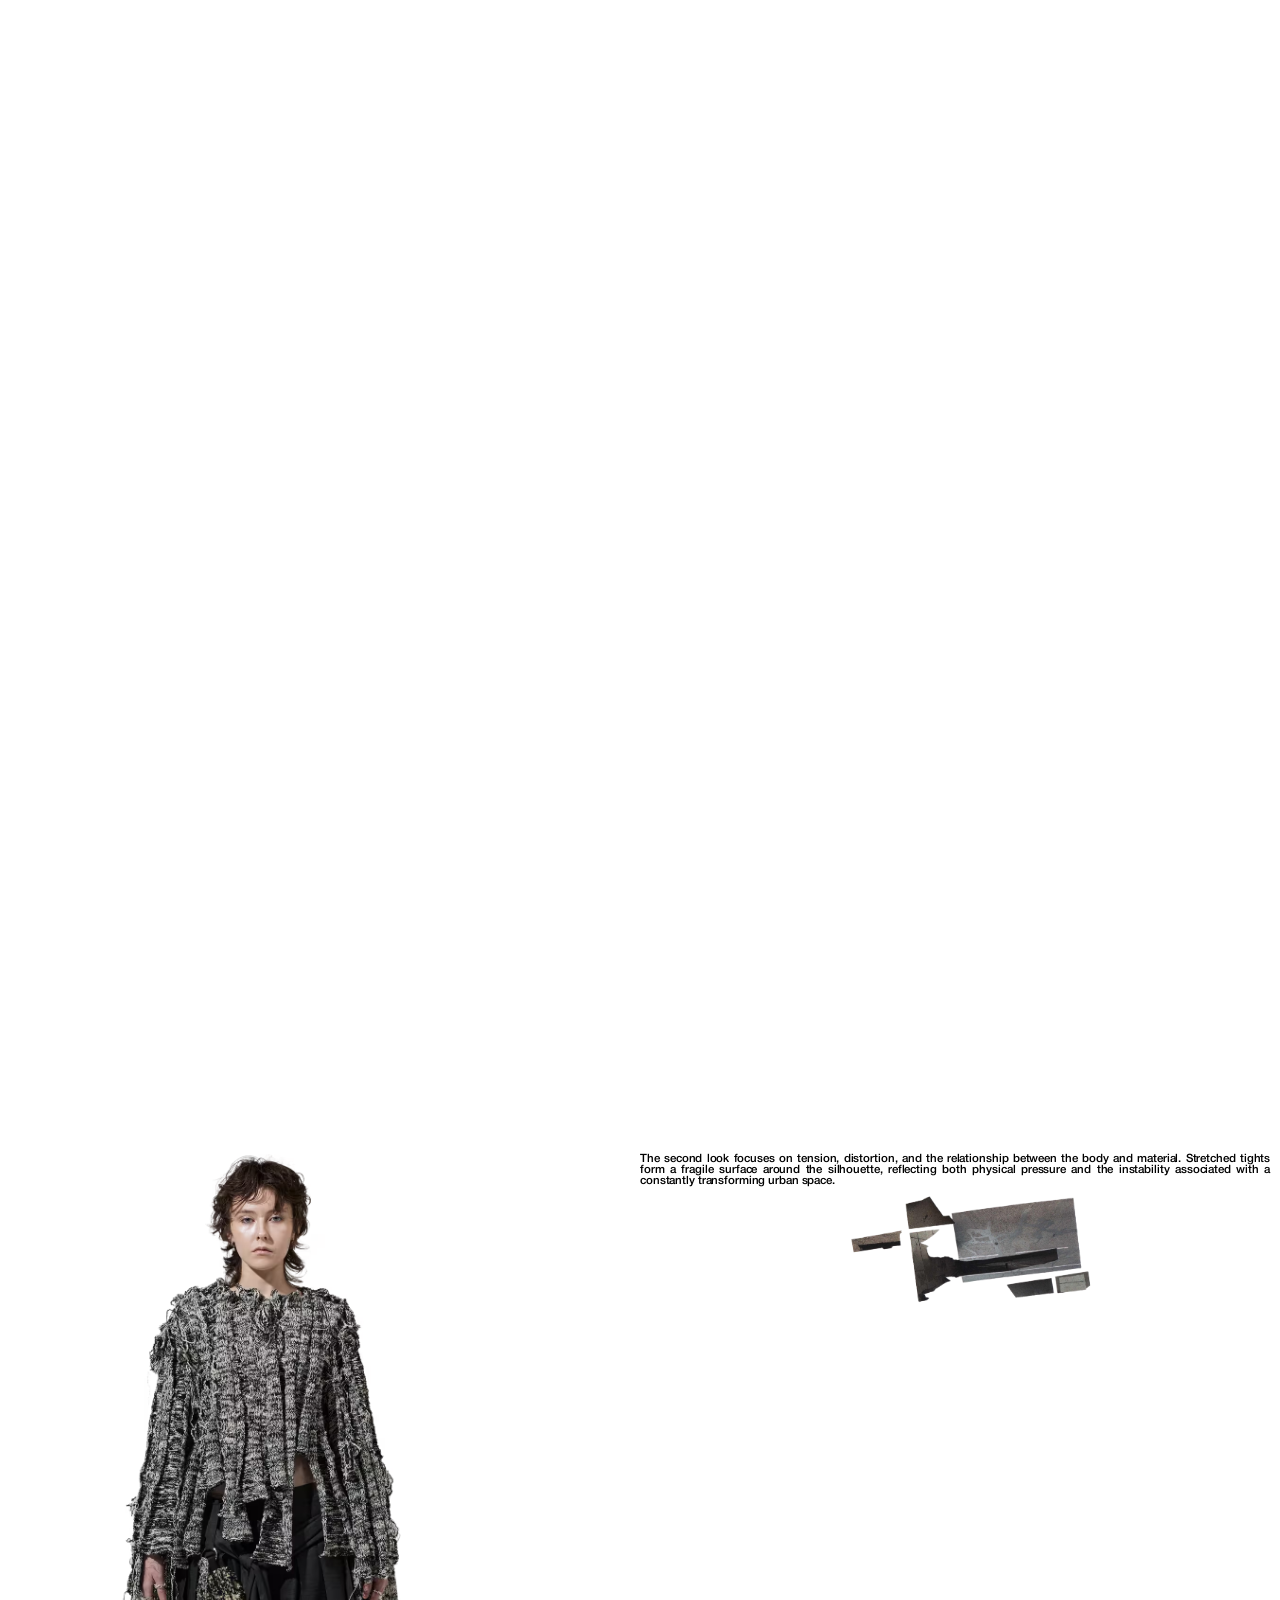
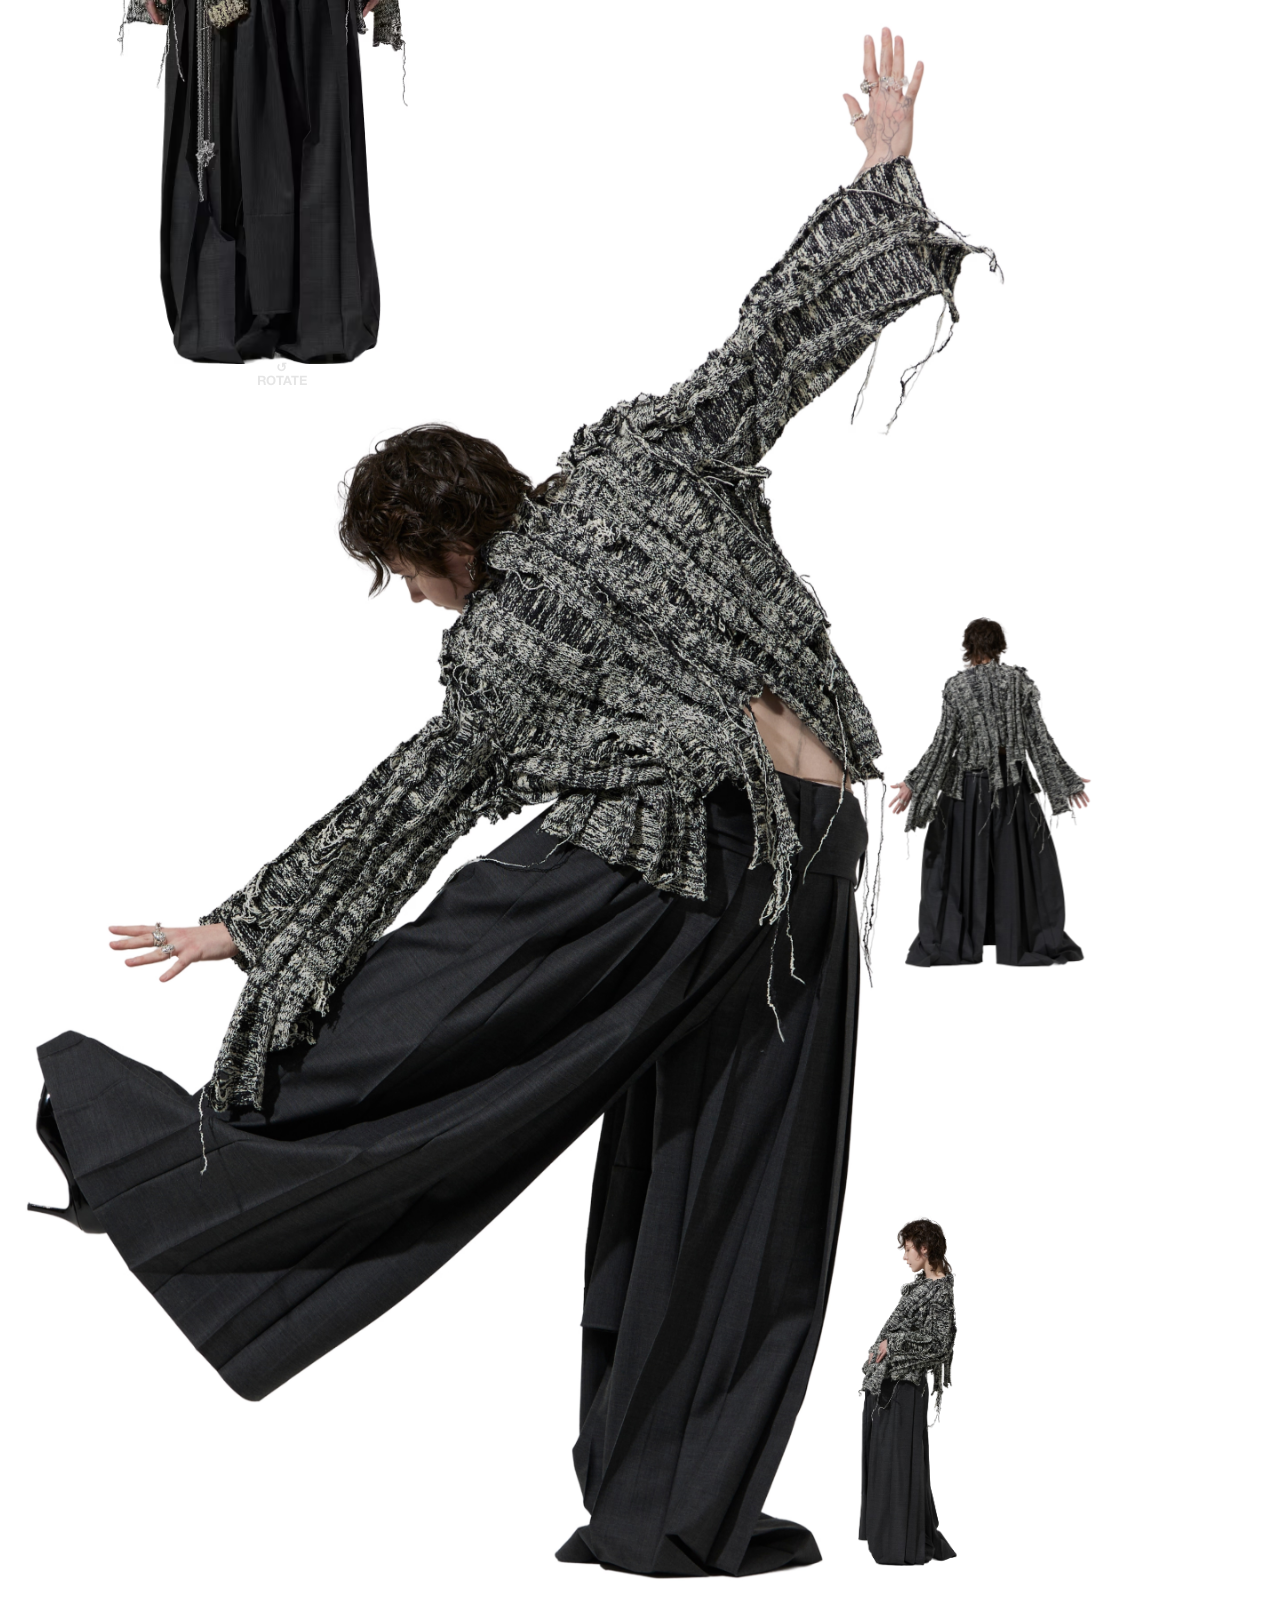
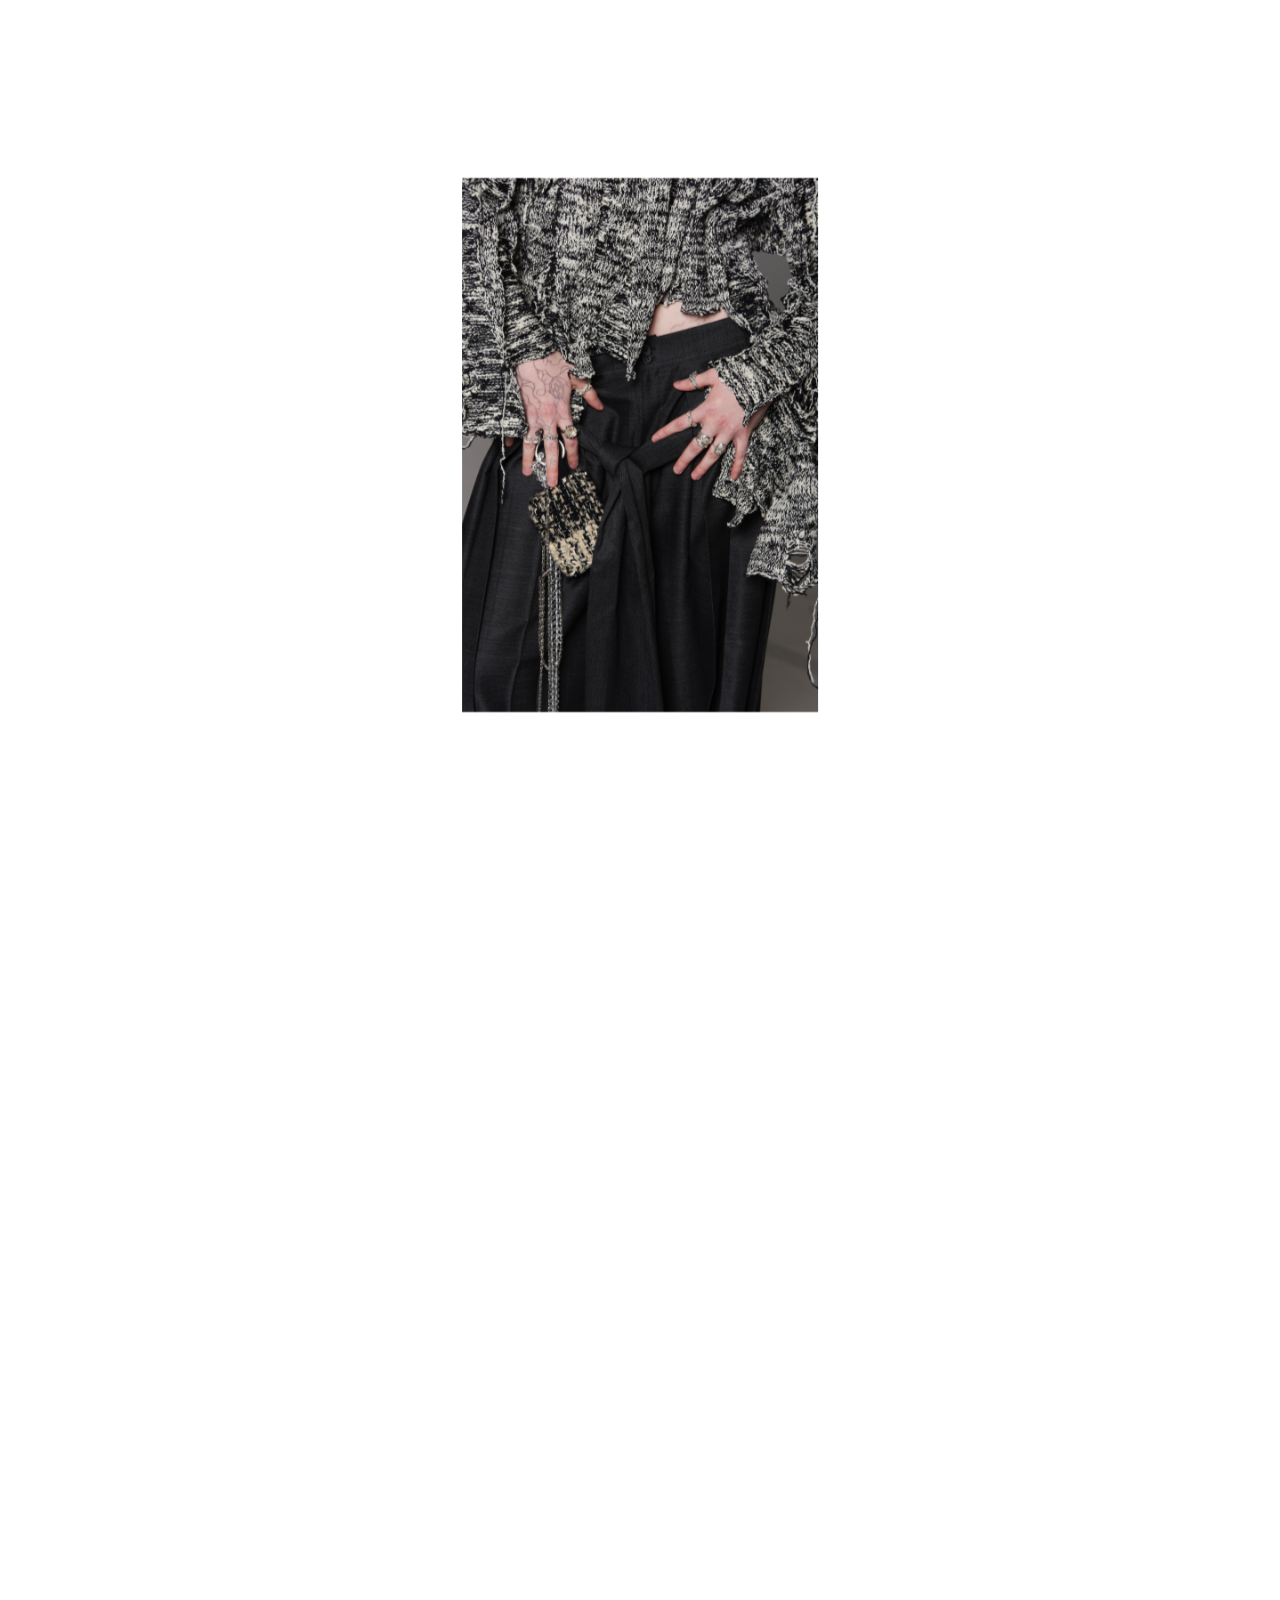
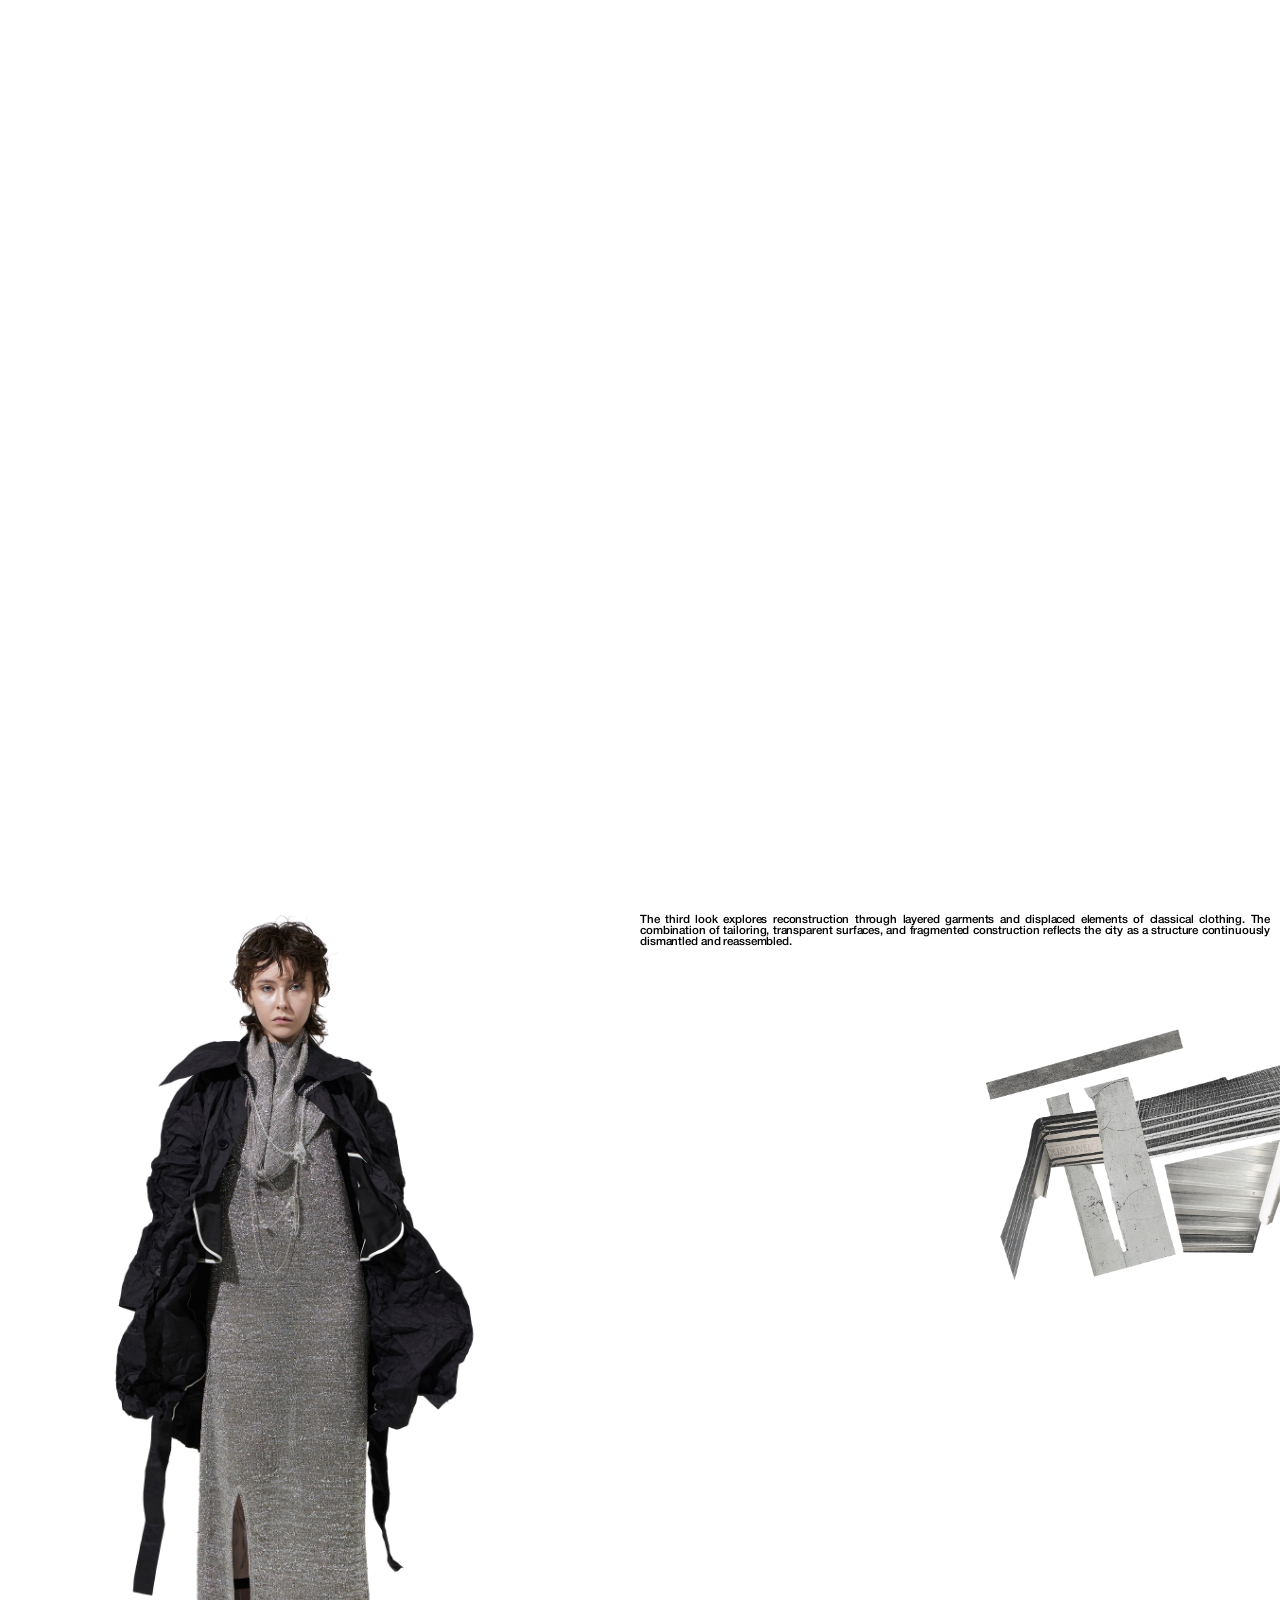
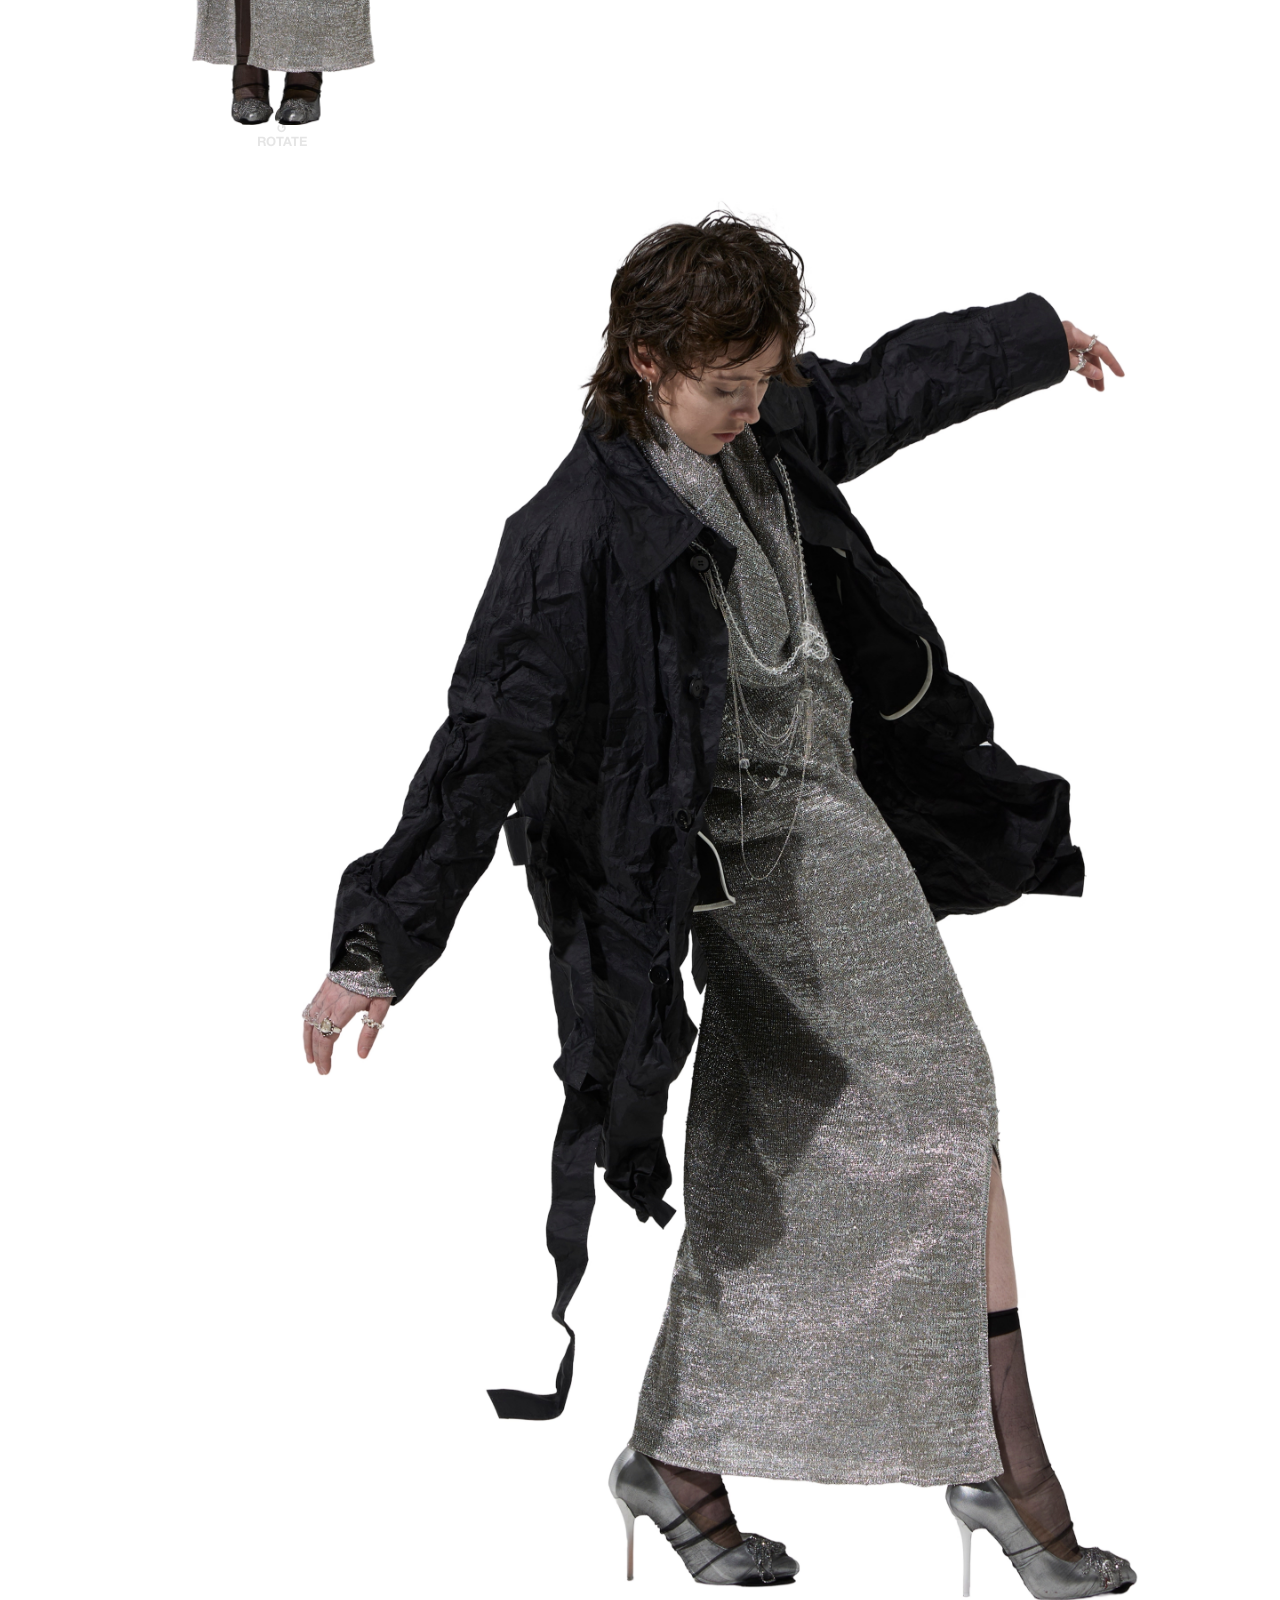
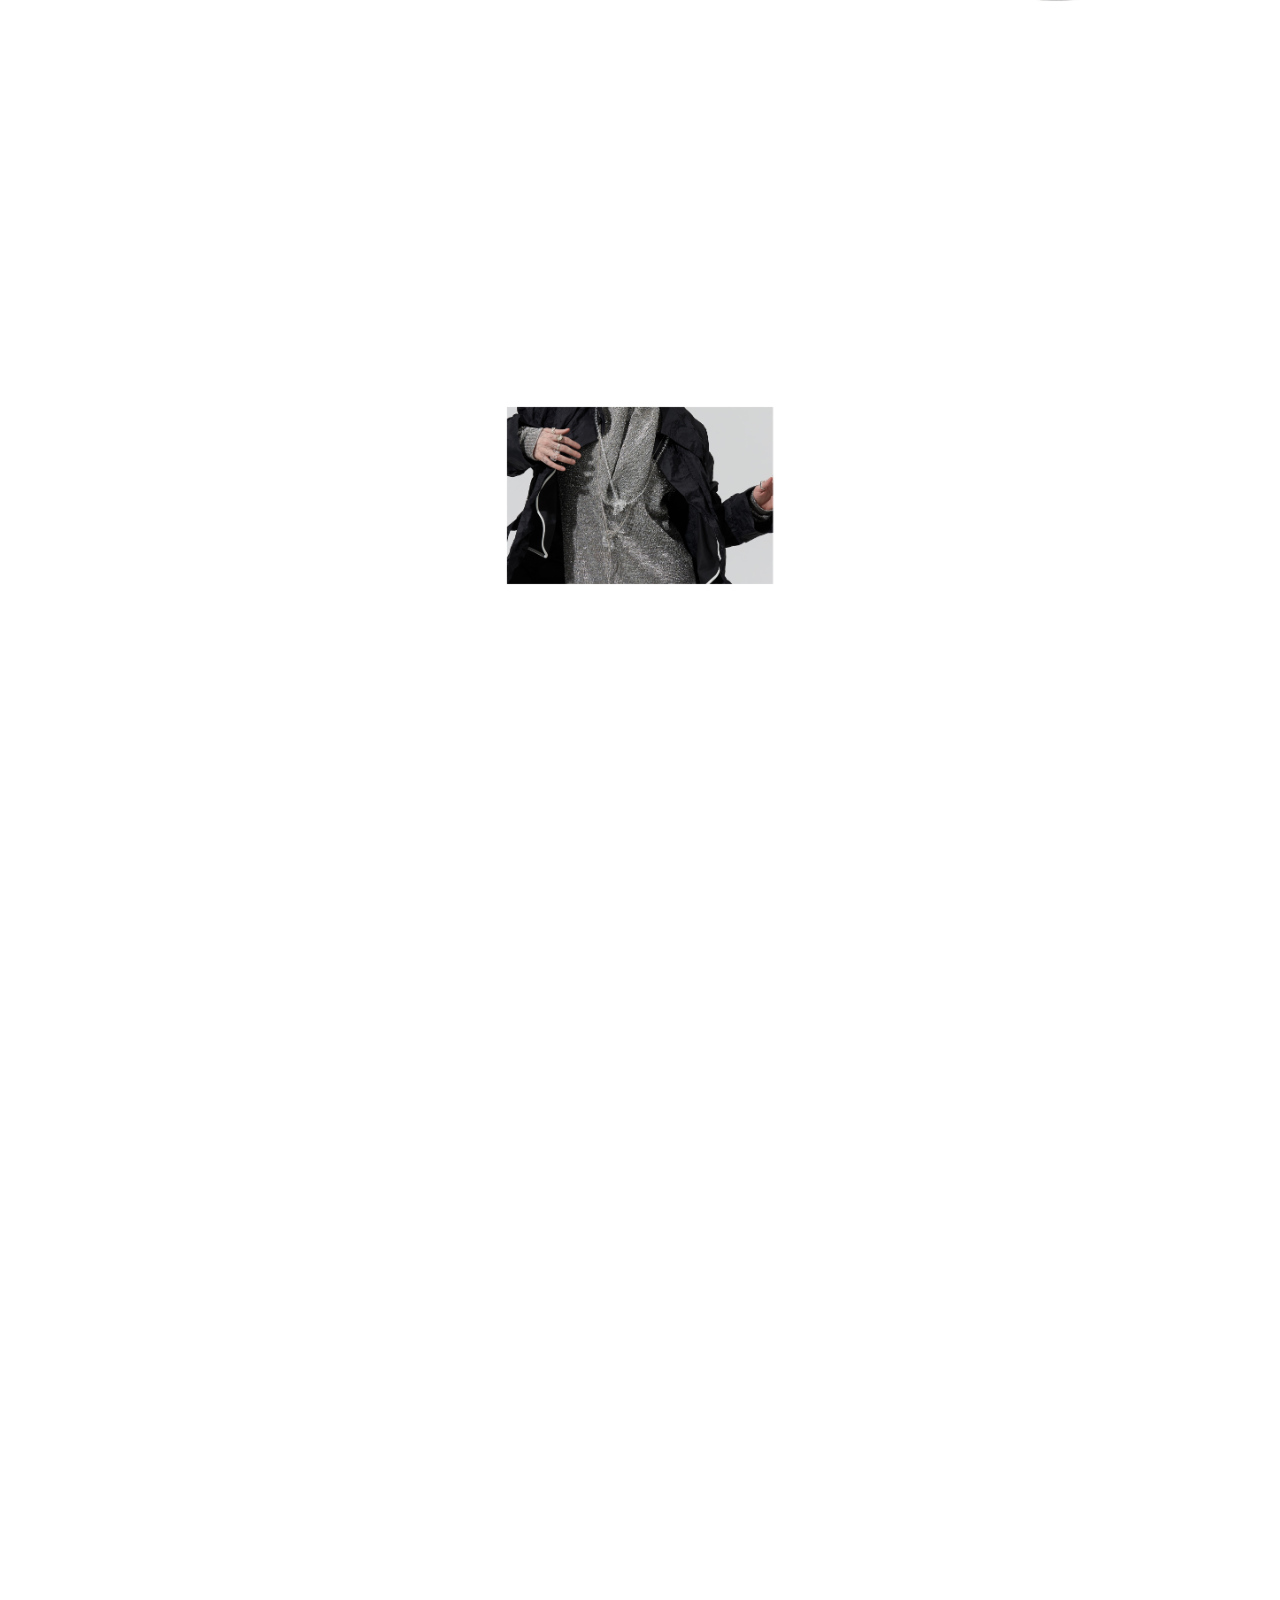
==== commit af3f2647: "Fix slow preloader appearance on mobile from the cross-page fade transition pt-hide was being added " ====
--- a/index.html
+++ b/index.html
@@ -9,10 +9,13 @@
      on far longer than that, so without a changing URL a visitor's cached
      copy can survive many deploys past whatever's actually live -->
 <link rel="stylesheet" href="css/style.css?v=202607130200">
-<!-- hides <body> (see html.pt-hide in style.css) before first paint, so
-     arriving here via the cross-page fade in js/page-transition.js doesn't
-     flash the fully-opaque page before fading in -->
-<script>document.documentElement.classList.add('pt-hide');</script>
+<!-- hides <body> (see html.pt-hide in style.css) before first paint, but
+     only when arriving via the cross-page fade in js/page-transition.js
+     (sessionStorage flag set right before that navigation) — a plain
+     direct load/refresh/bookmark never sets it, so the preloader shows the
+     instant CSS/HTML paint instead of waiting on this page's own scripts
+     to run first, which was adding a real, felt delay on slower phones -->
+<script>if (sessionStorage.getItem('pt-incoming')) { sessionStorage.removeItem('pt-incoming'); document.documentElement.classList.add('pt-hide'); }</script>
 </head>
 <body>
 
@@ -356,13 +359,21 @@
       <span><a href="mailto:vin.shturmer@gmail.com?body=привет,красотка! есть предложение на кругленькую сумму, обсудим?" target="_blank">vin.shturmer@gmail.com</a></span>
     </div>
   </div>
-  <div class="contact-list">
+  <div class="contact-list" style="
+  bottom: 0px;
+  top: 0px;
+">
   <div class="contact-photo"><img src="assets/images/vin-photo.avif" alt="Vin Shturmer"></div>
   <p class="contact-sayhi"><a href="https://telegram.me/vinplu" target="_blank">Say hi</a></p>
 </div>
 </section>
 
+<!-- loaded before main.js on purpose: its fade-in (removing html.pt-hide)
+     shouldn't have to wait for main.js's much heavier synchronous work
+     (building every look's turntable/grid images etc.) to finish first —
+     on a slow mobile CPU that wait was stalling the preloader's own
+     appearance by the better part of a second -->
+<script src="js/page-transition.js?v=202607130200"></script>
 <script src="js/main.js?v=202607130200"></script>
-<script src="js/page-transition.js?v=202607130200"></script>
 </body>
 </html>
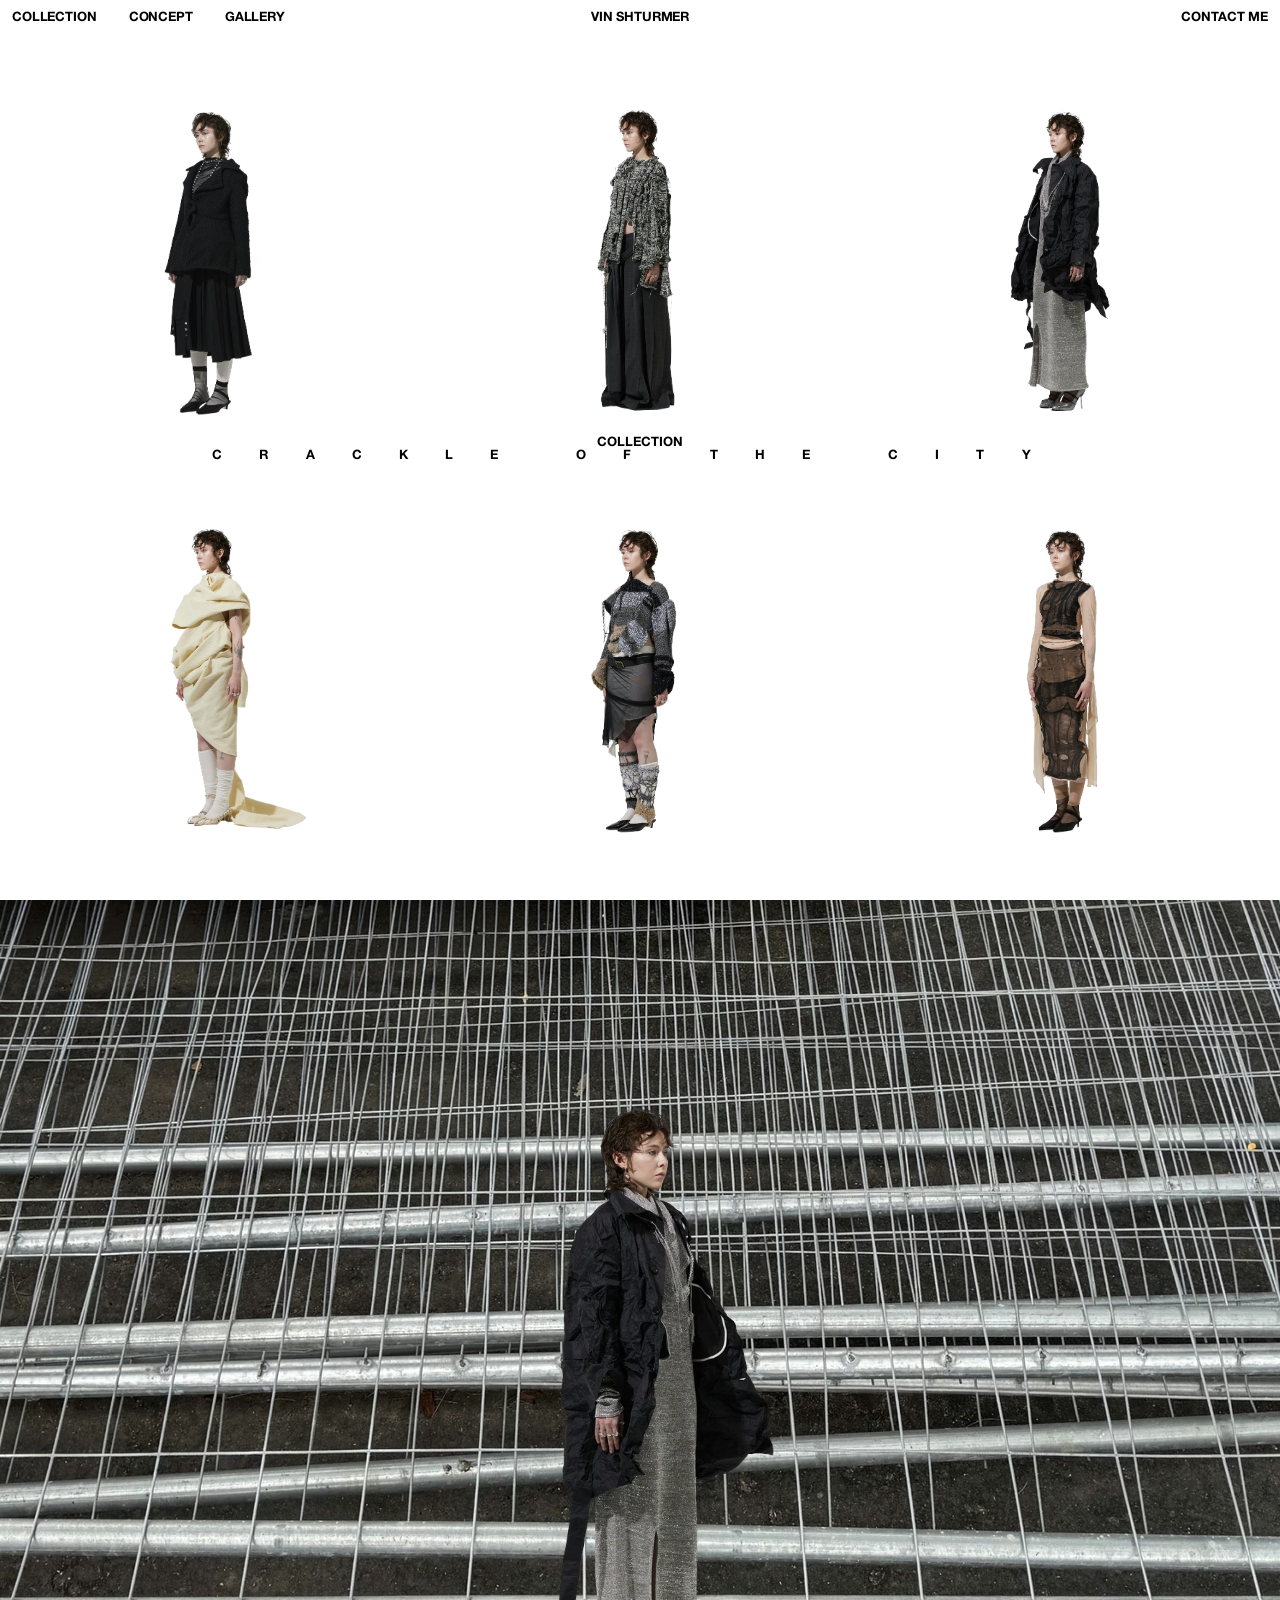
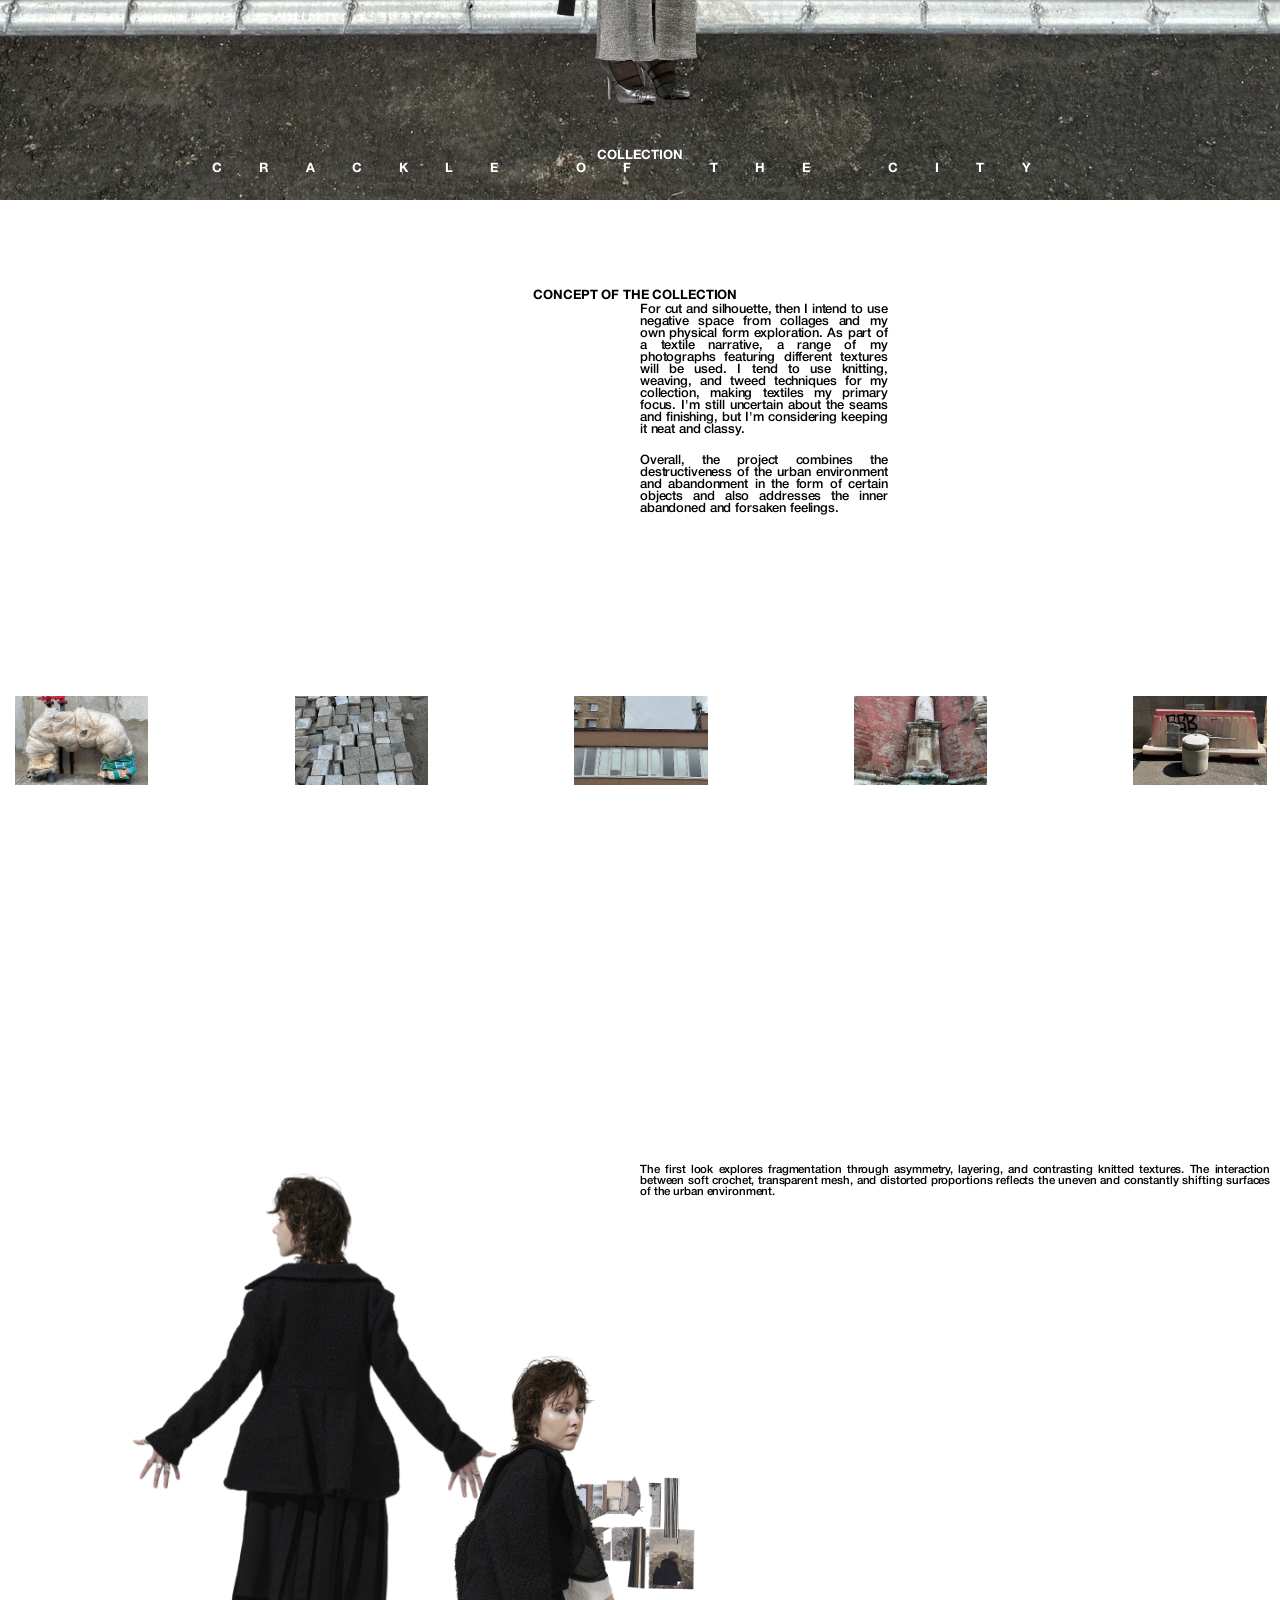
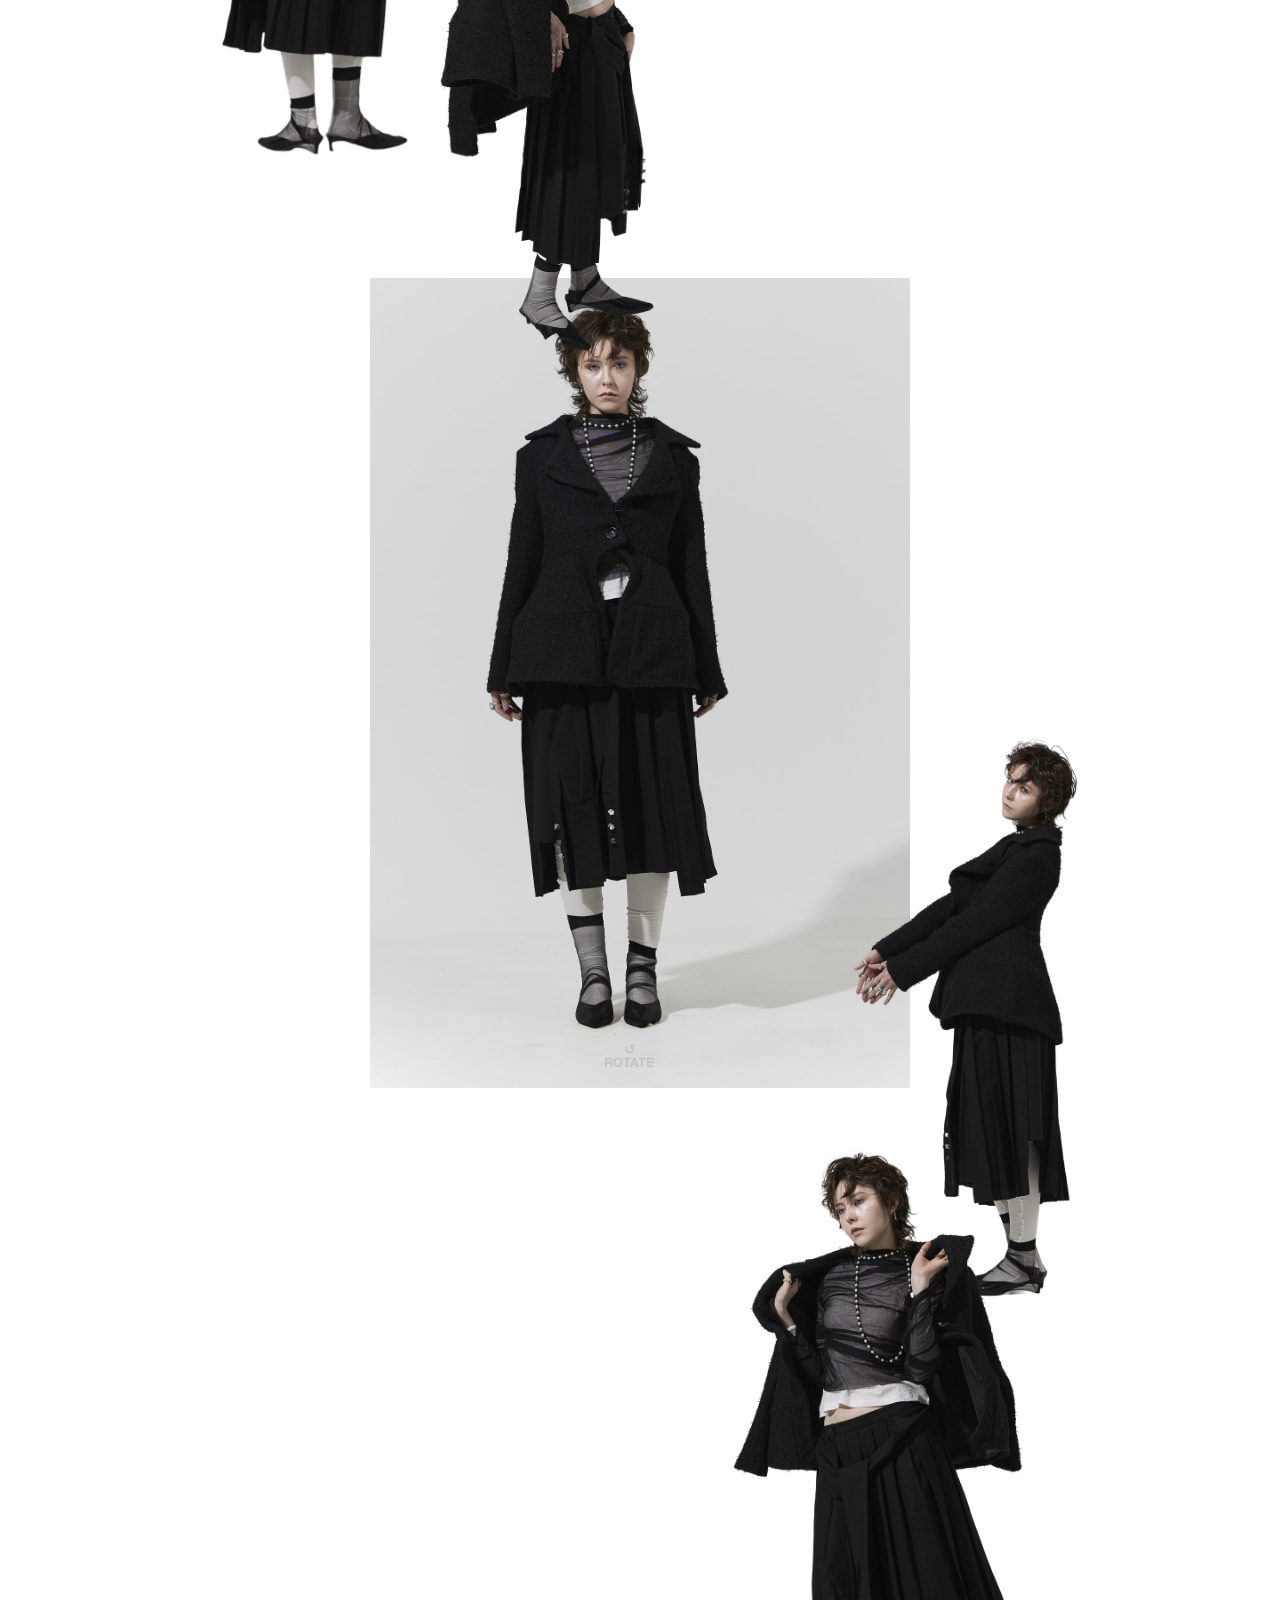
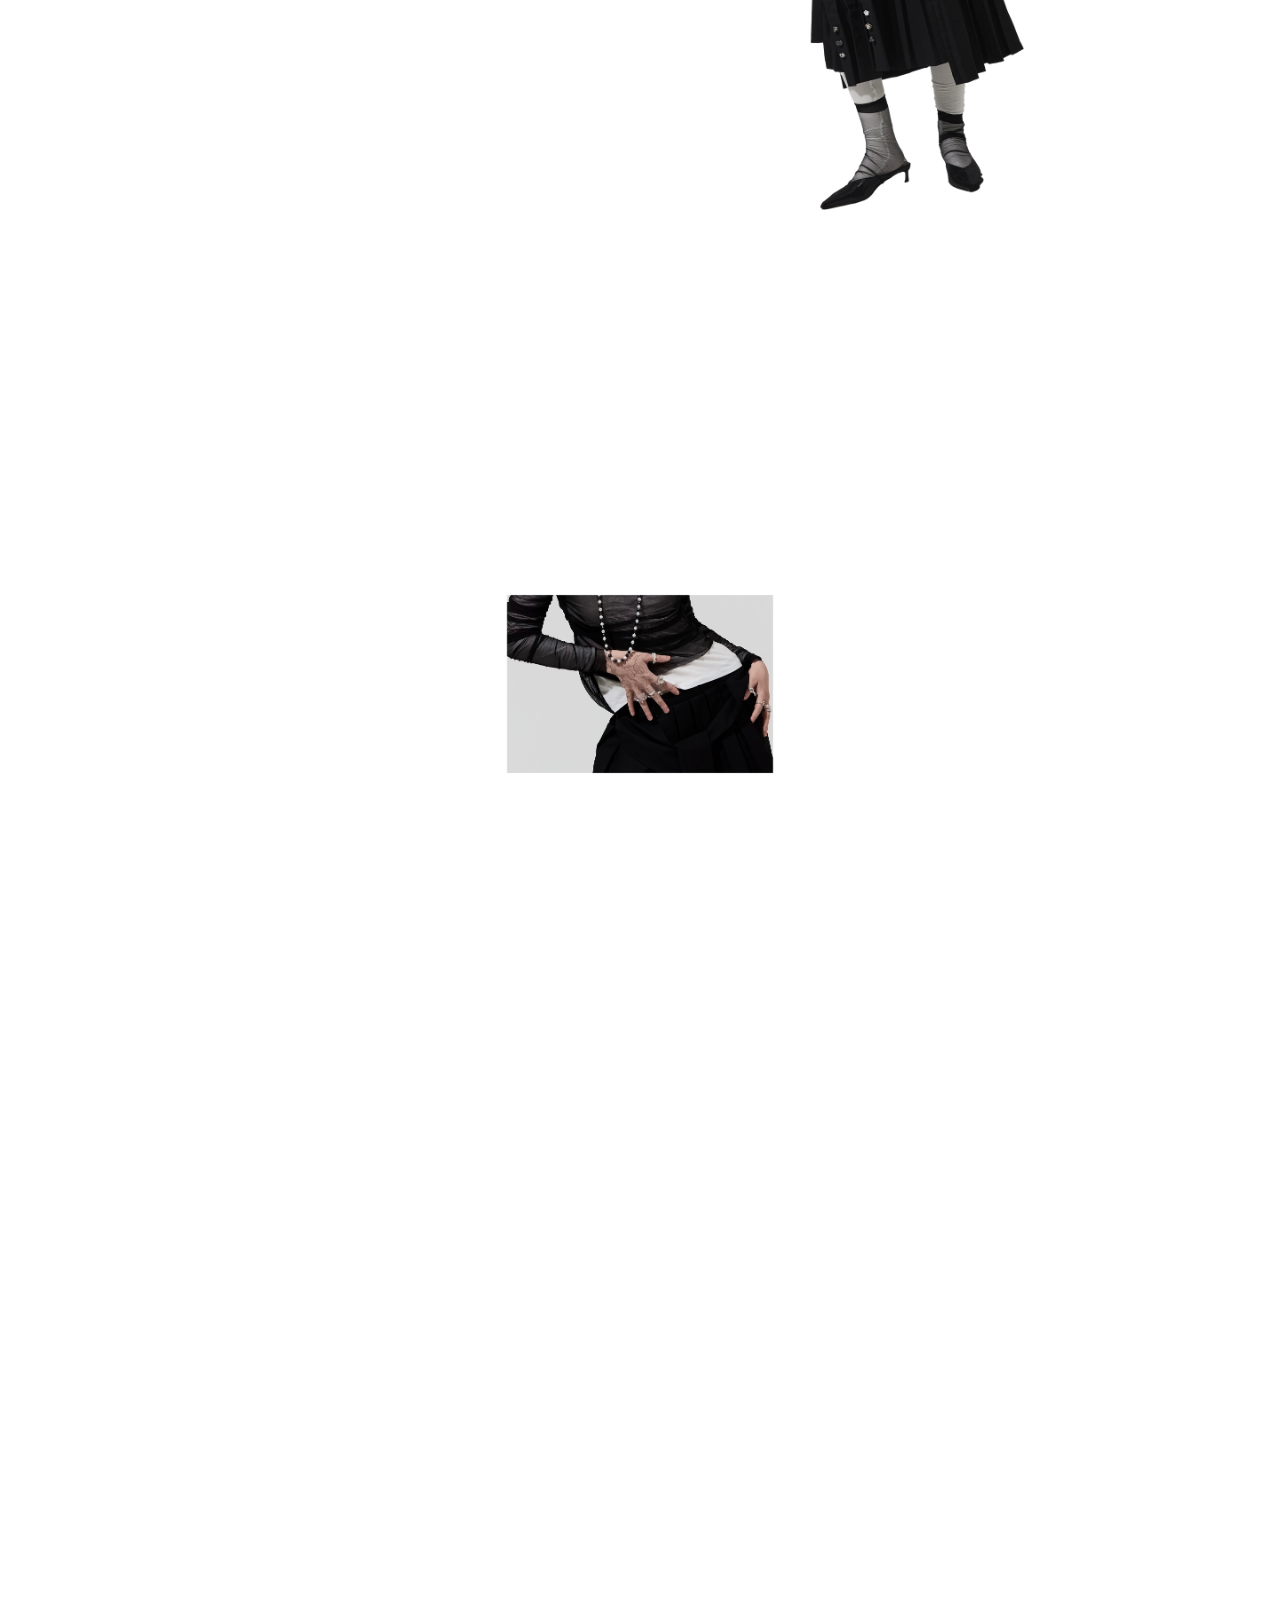
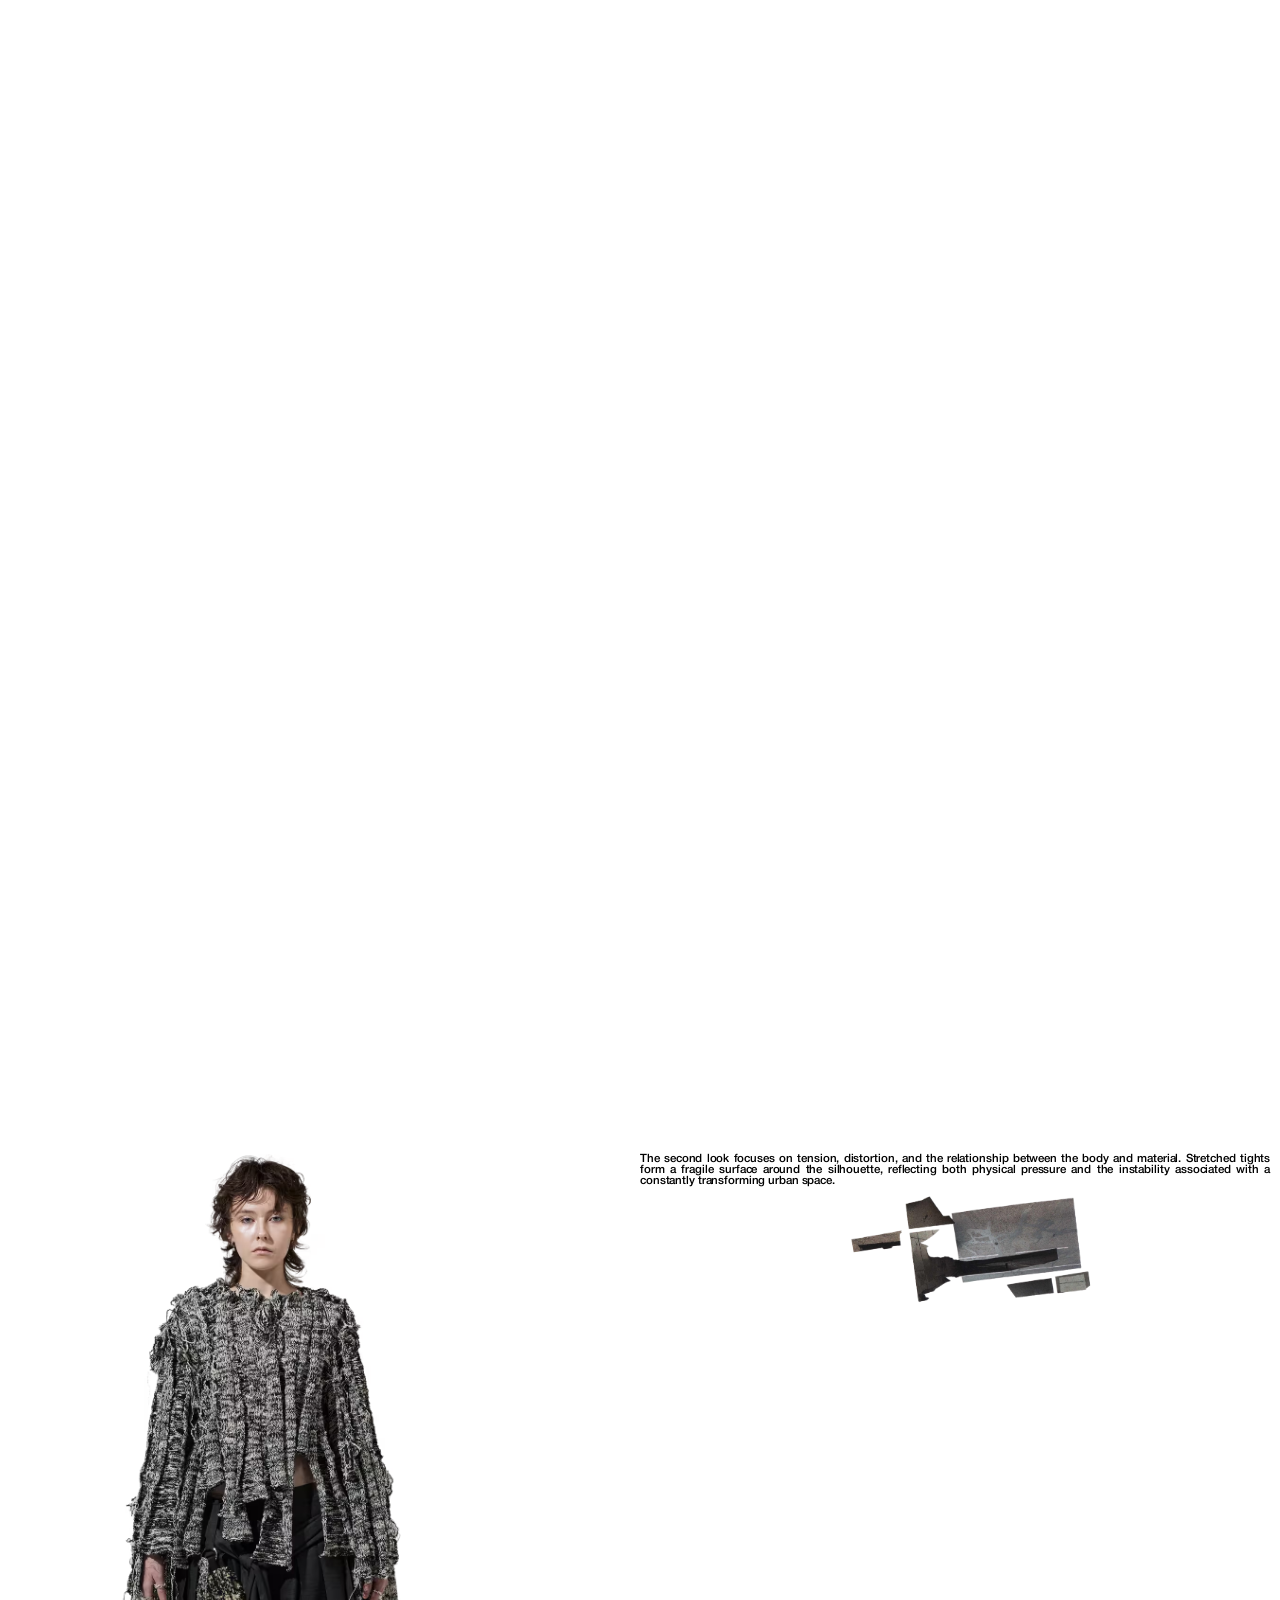
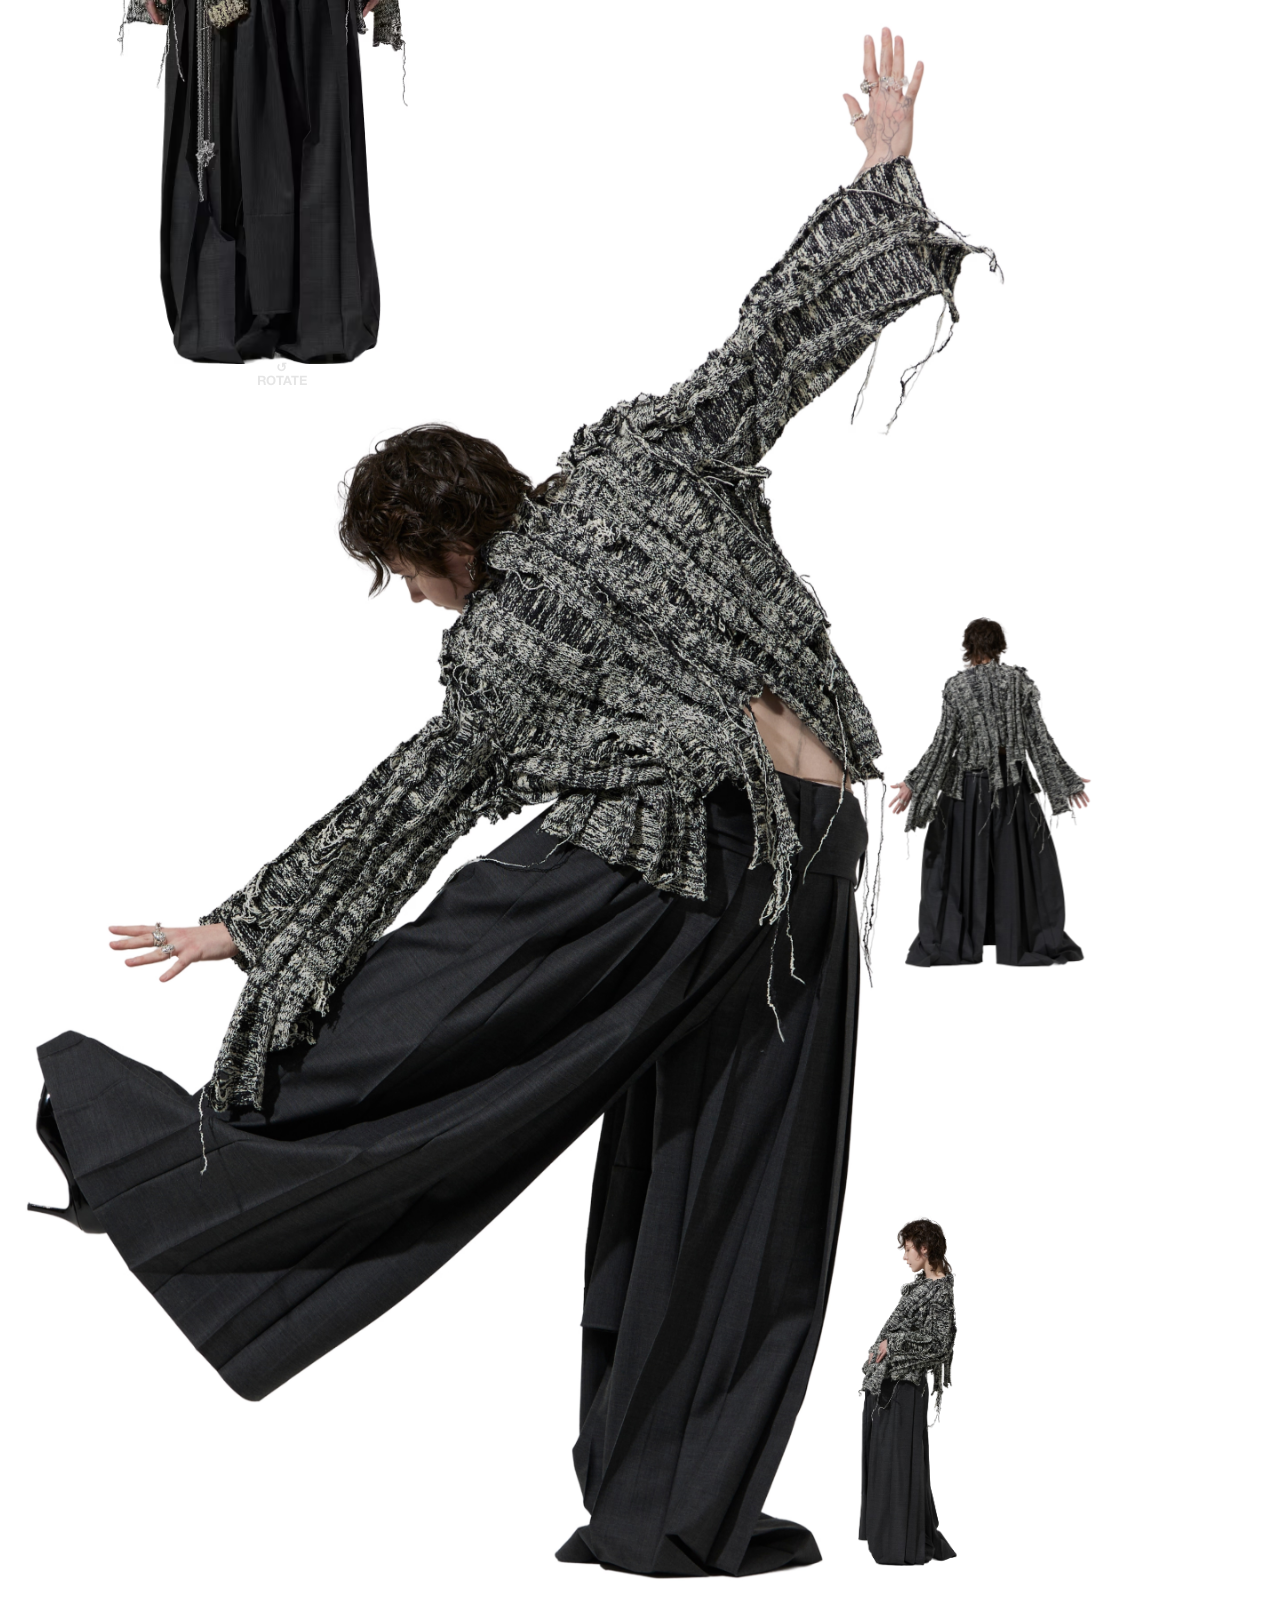
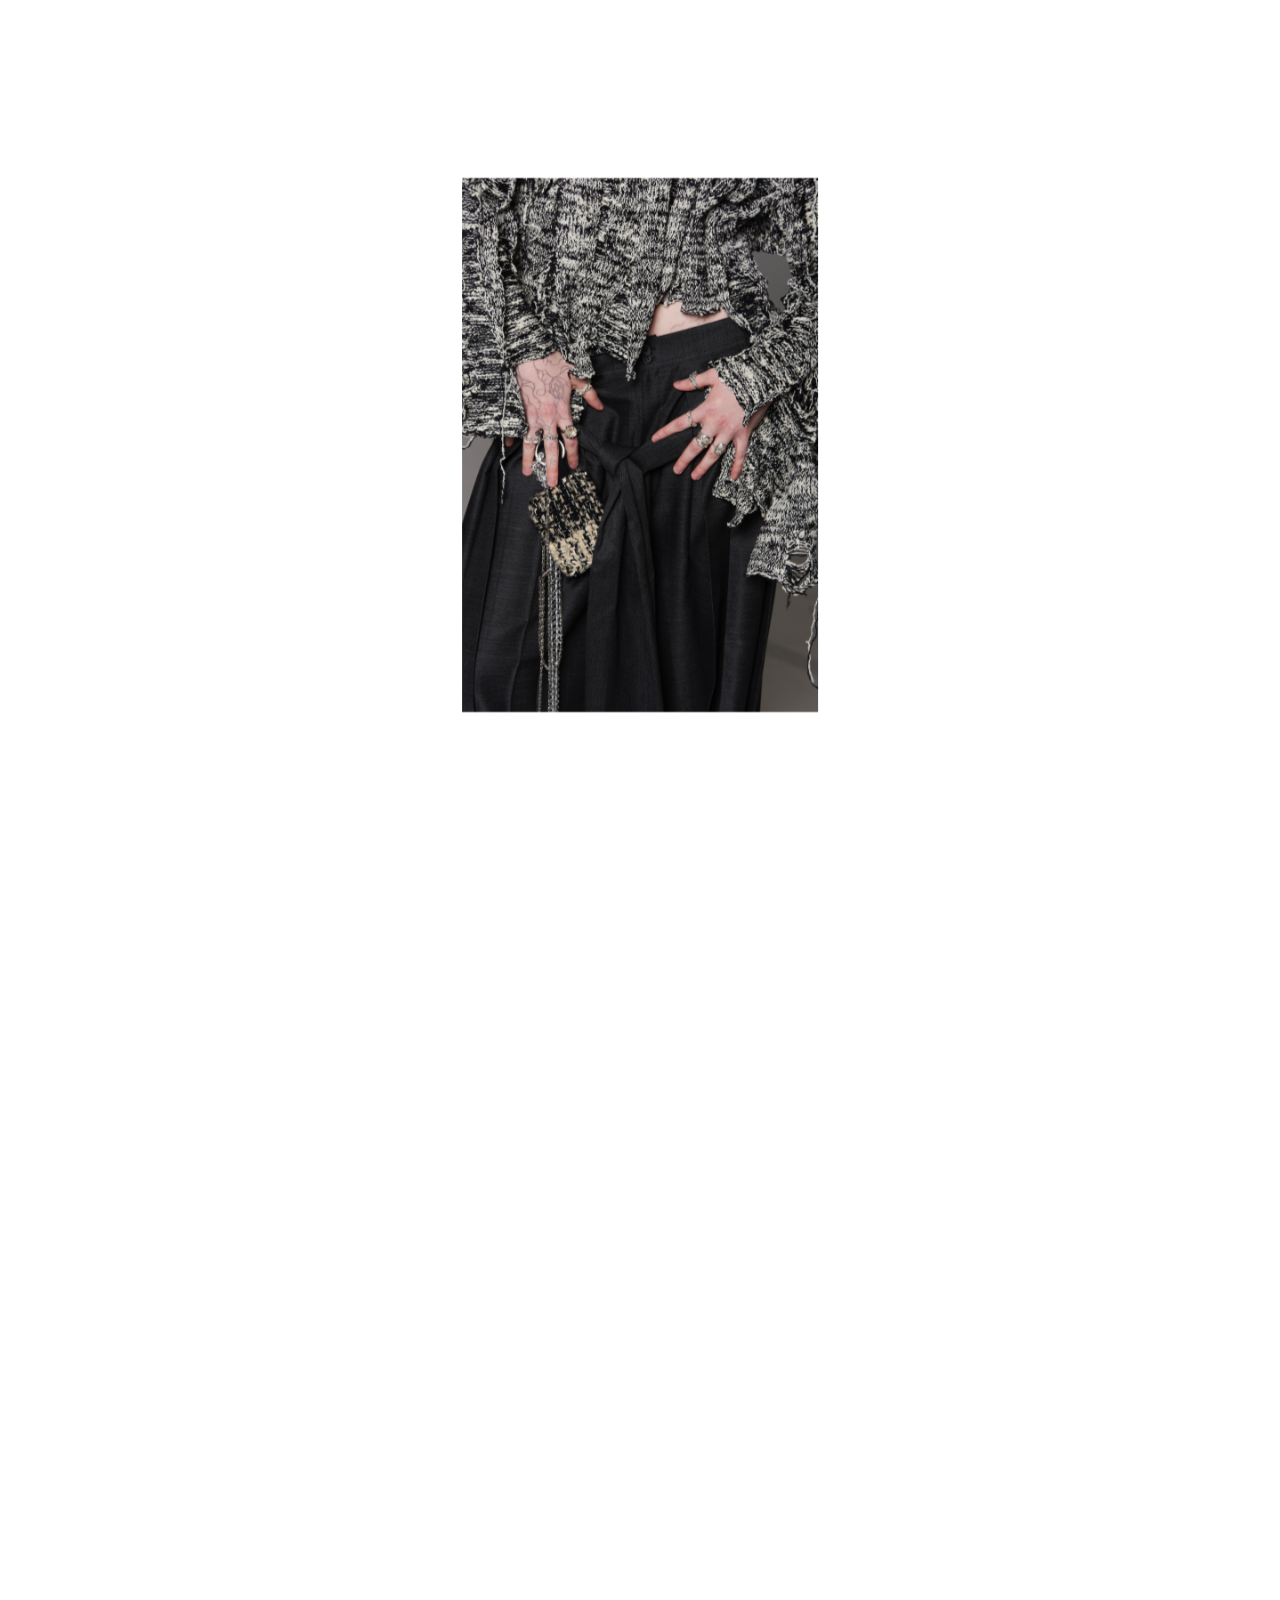
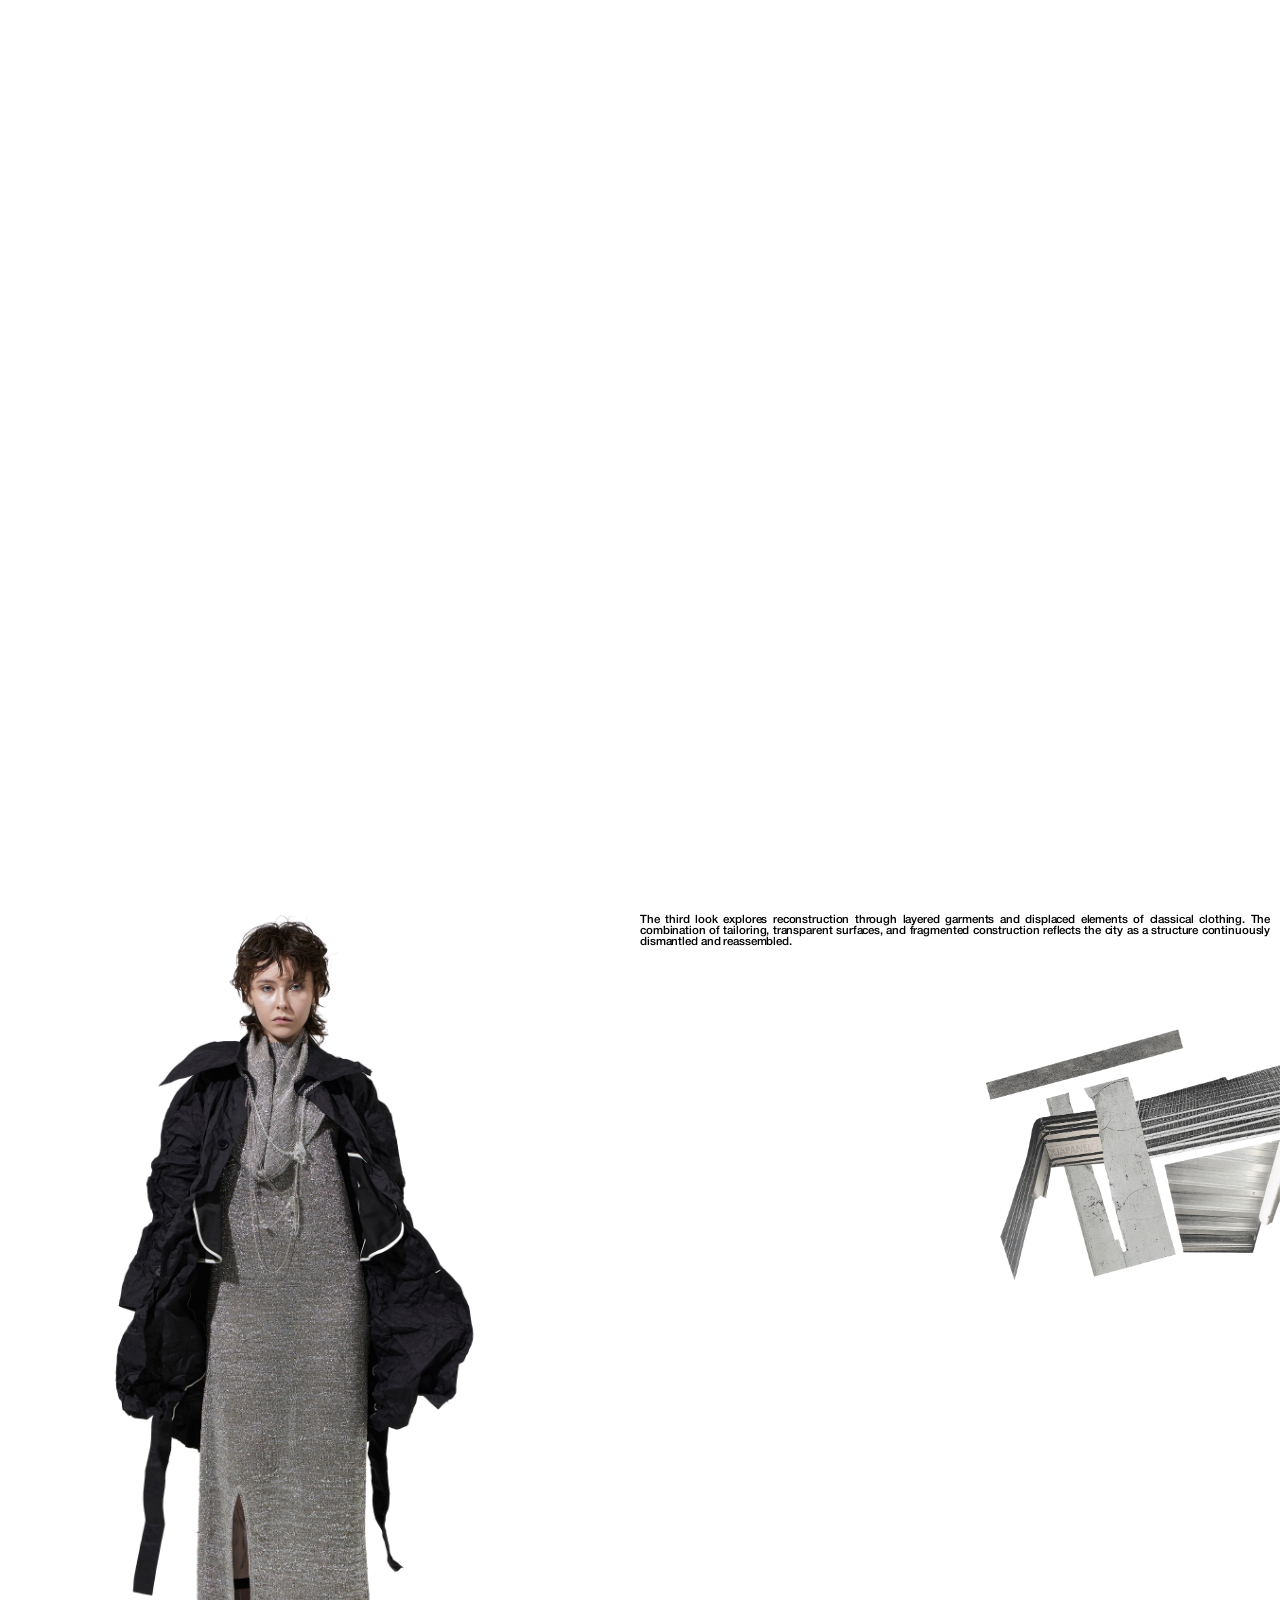
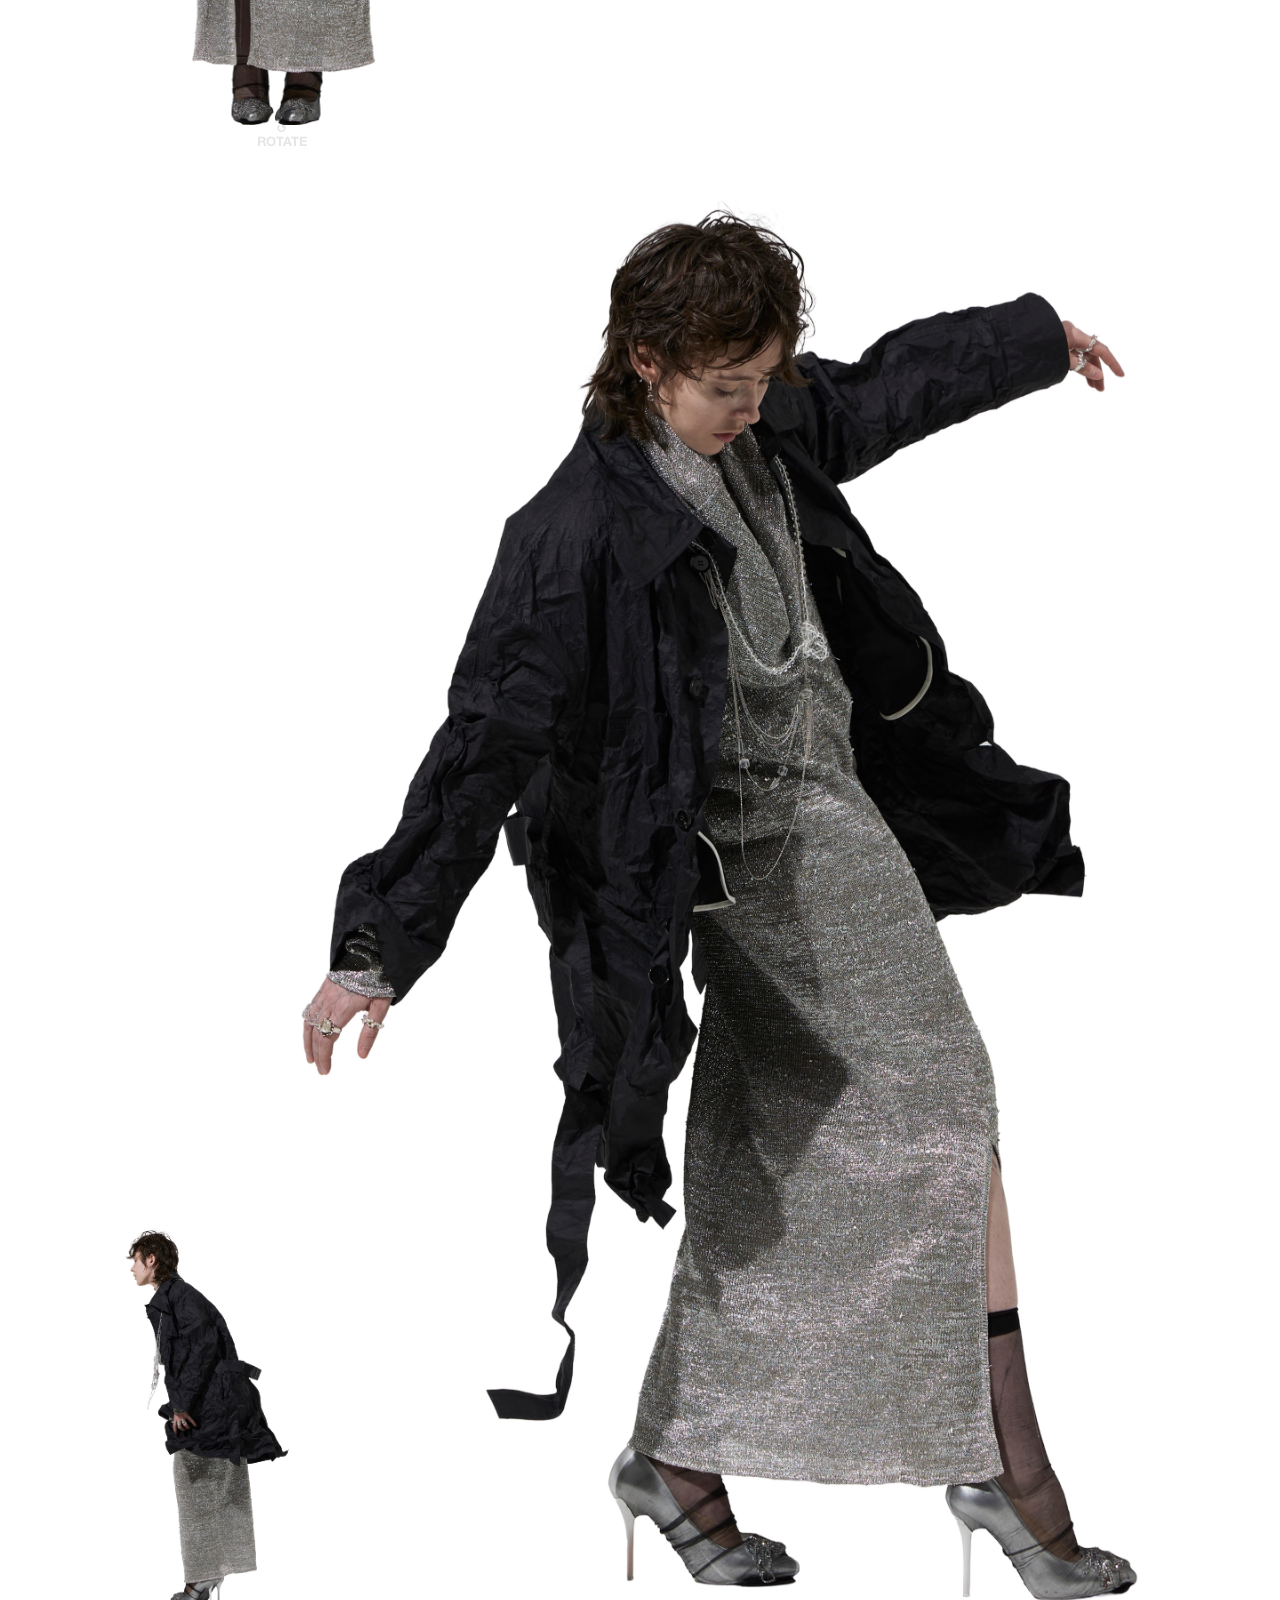
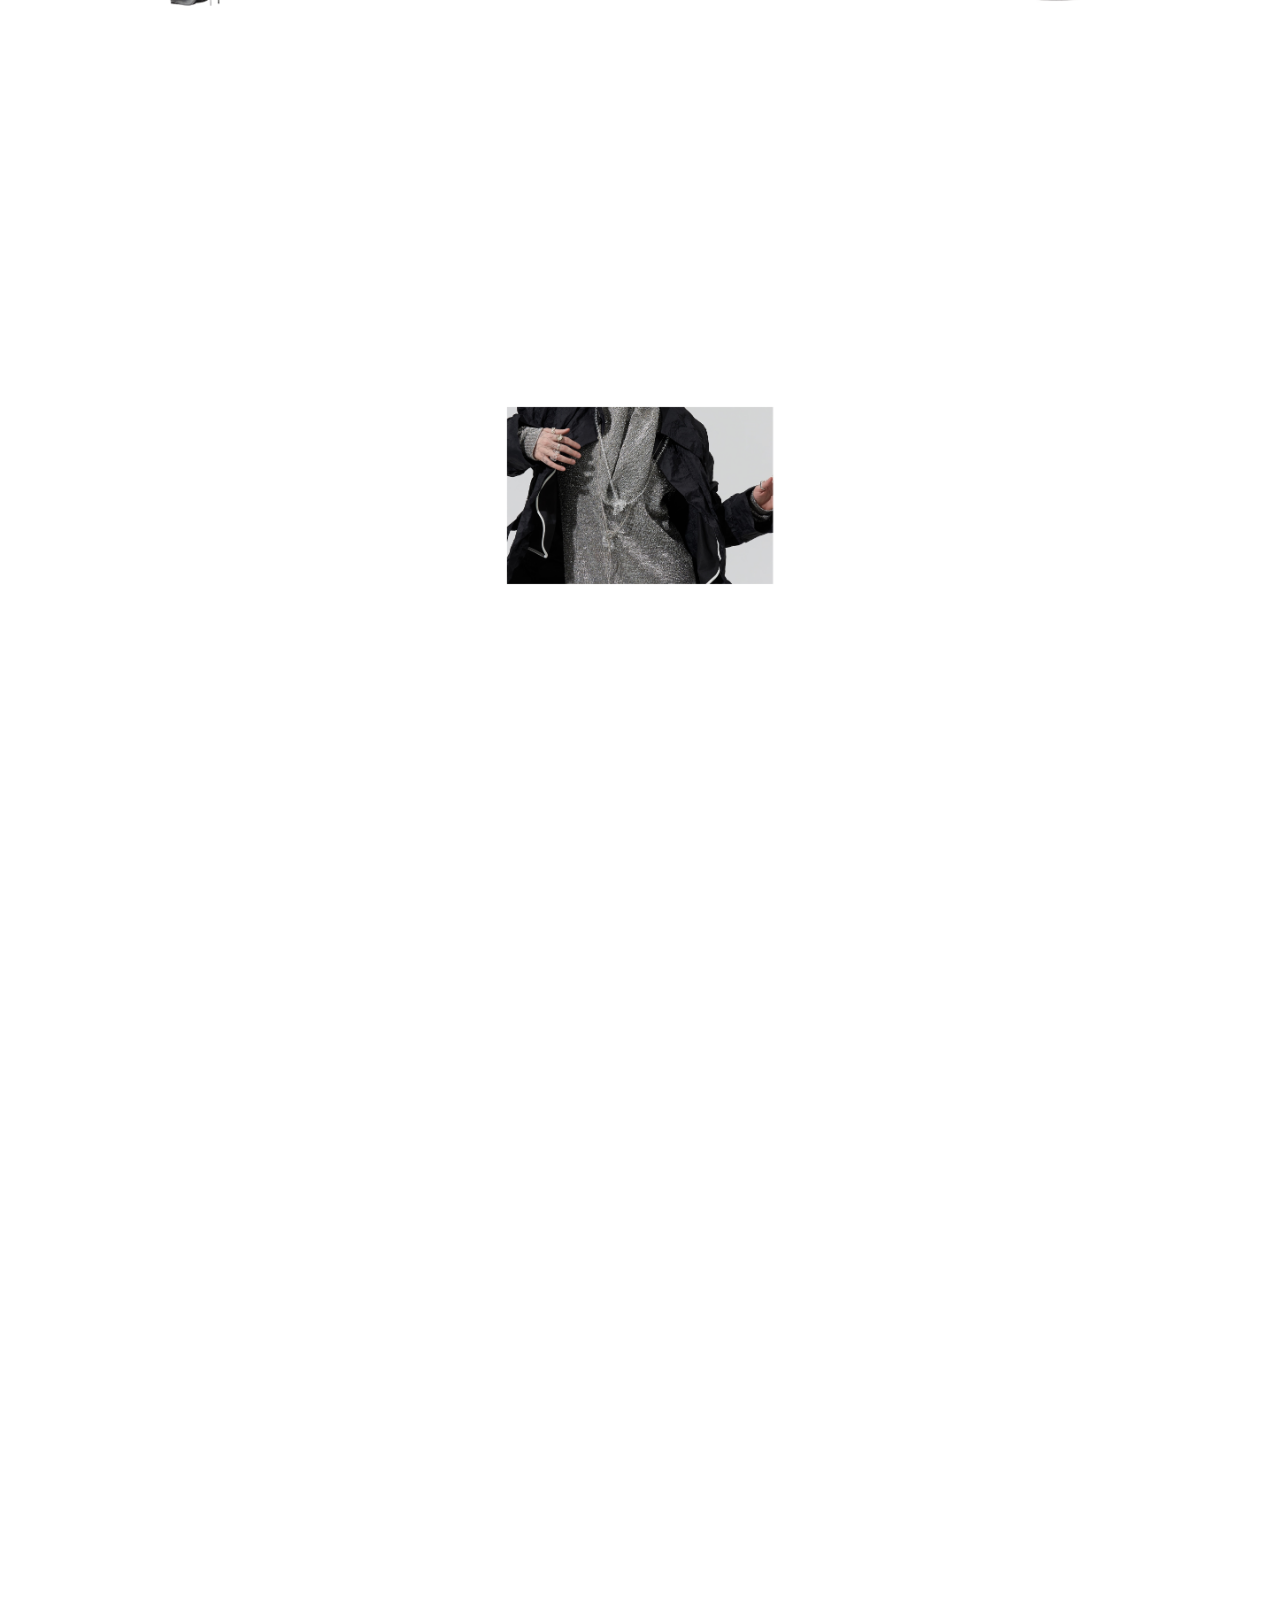
==== commit 49ef4cee: "Remove cross-page fade transition between index.html and gallery.html Drops js/page-transition.js, t" ====
--- a/index.html
+++ b/index.html
@@ -8,14 +8,7 @@
      Pages' CDN caches these for 10 minutes and phone browsers often hold
      on far longer than that, so without a changing URL a visitor's cached
      copy can survive many deploys past whatever's actually live -->
-<link rel="stylesheet" href="css/style.css?v=202607130200">
-<!-- hides <body> (see html.pt-hide in style.css) before first paint, but
-     only when arriving via the cross-page fade in js/page-transition.js
-     (sessionStorage flag set right before that navigation) — a plain
-     direct load/refresh/bookmark never sets it, so the preloader shows the
-     instant CSS/HTML paint instead of waiting on this page's own scripts
-     to run first, which was adding a real, felt delay on slower phones -->
-<script>if (sessionStorage.getItem('pt-incoming')) { sessionStorage.removeItem('pt-incoming'); document.documentElement.classList.add('pt-hide'); }</script>
+<link rel="stylesheet" href="css/style.css?v=202607130300">
 </head>
 <body>
 
@@ -368,12 +361,6 @@
 </div>
 </section>
 
-<!-- loaded before main.js on purpose: its fade-in (removing html.pt-hide)
-     shouldn't have to wait for main.js's much heavier synchronous work
-     (building every look's turntable/grid images etc.) to finish first —
-     on a slow mobile CPU that wait was stalling the preloader's own
-     appearance by the better part of a second -->
-<script src="js/page-transition.js?v=202607130200"></script>
-<script src="js/main.js?v=202607130200"></script>
+<script src="js/main.js?v=202607130300"></script>
 </body>
 </html>
--- a/css/style.css
+++ b/css/style.css
@@ -3,17 +3,7 @@
 
 *,*::before,*::after{margin:0;padding:0;box-sizing:border-box;}
 html,body{width:100%;background:#fff;}
-body{font-family:'HN',sans-serif;-webkit-font-smoothing:antialiased;transition:opacity .25s ease;}
-
-/* ── cross-page fade transition (index.html <-> gallery.html): an inline
-   script in <head> (see index.html/gallery.html) adds .pt-hide to <html>
-   before the stylesheet finishes blocking render, so the page's first
-   paint is already invisible instead of flashing fully-opaque first —
-   js/page-transition.js then removes it on a rAF to fade in, and re-adds
-   it before following a same-tab link to the other page, to fade out
-   first. No JS at all (or the script failing) just leaves body at its
-   normal opacity:1 default, so nothing ever gets stuck invisible. ── */
-html.pt-hide body{opacity:0;}
+body{font-family:'HN',sans-serif;-webkit-font-smoothing:antialiased;}
 
 /* click-dragging over the hero figure or any of the drag-to-rotate
    turntables (grid tiles, concept-page turntables) has no text to select,
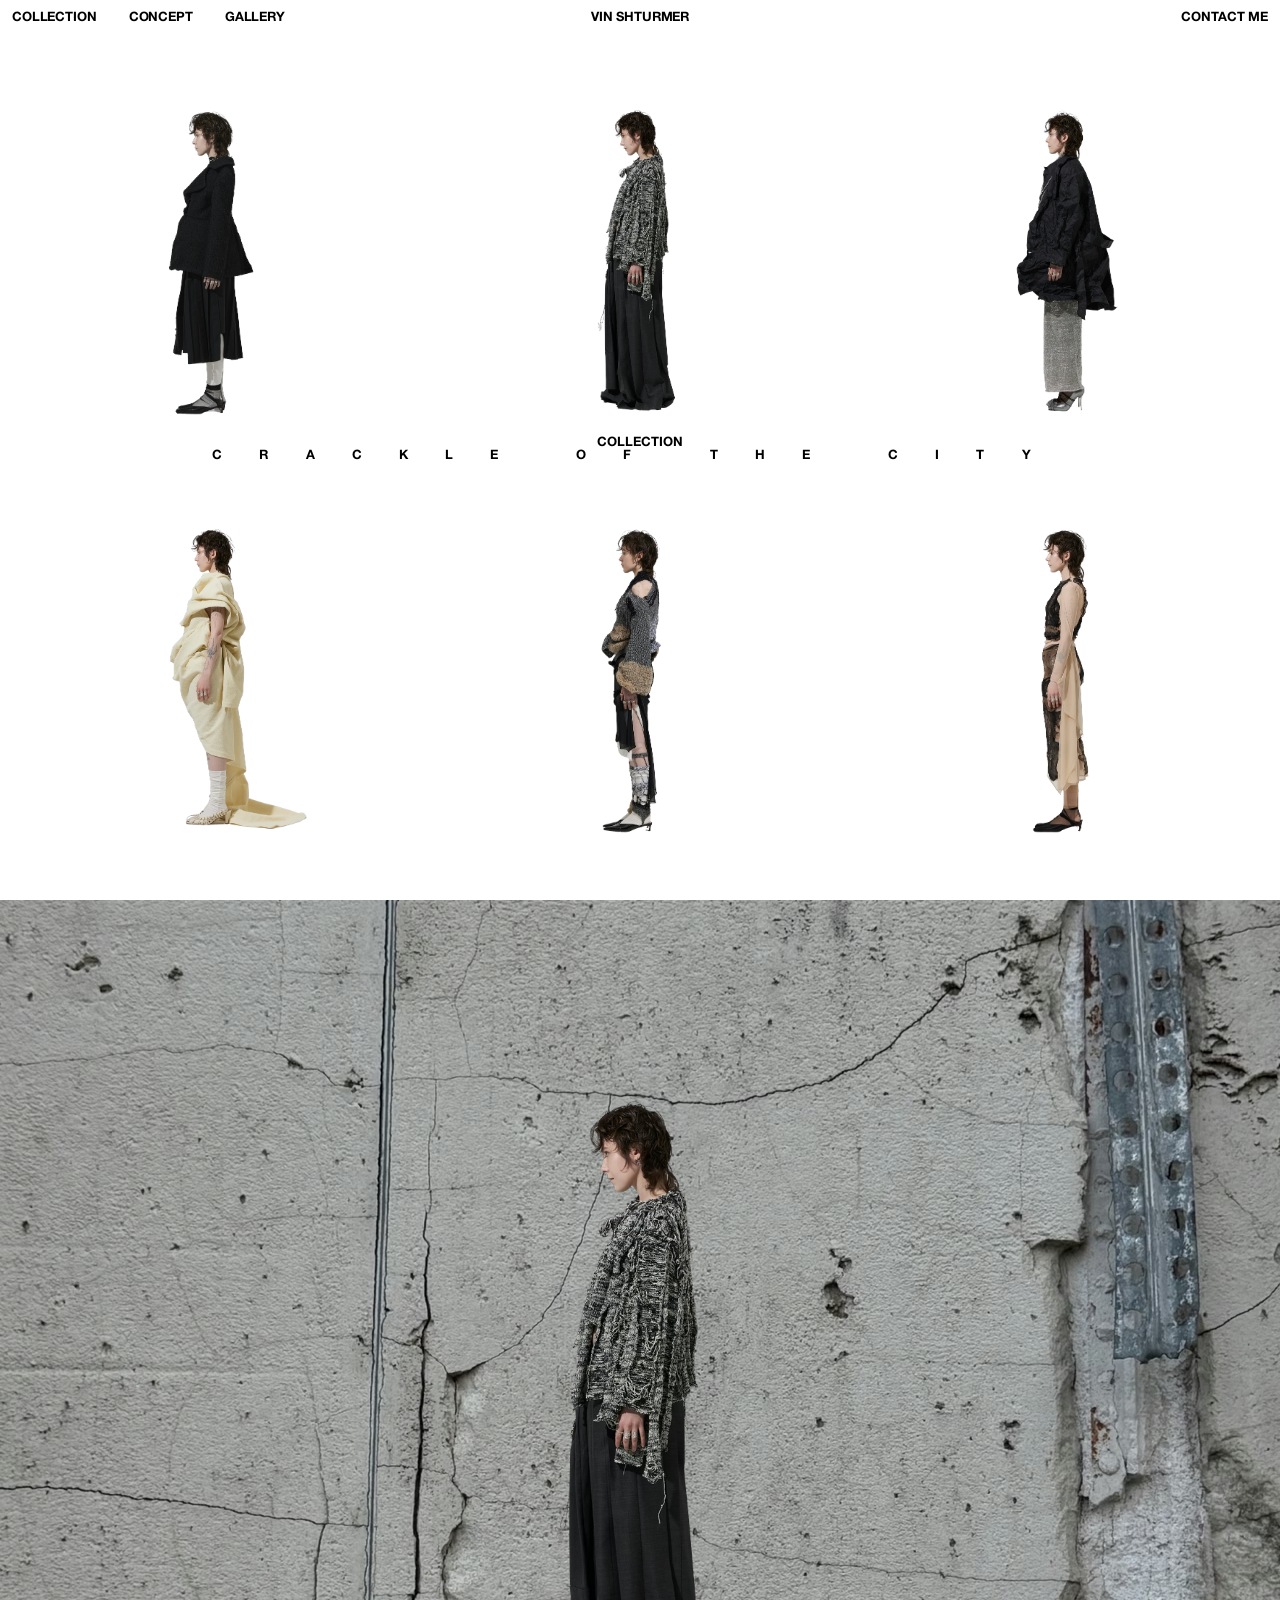
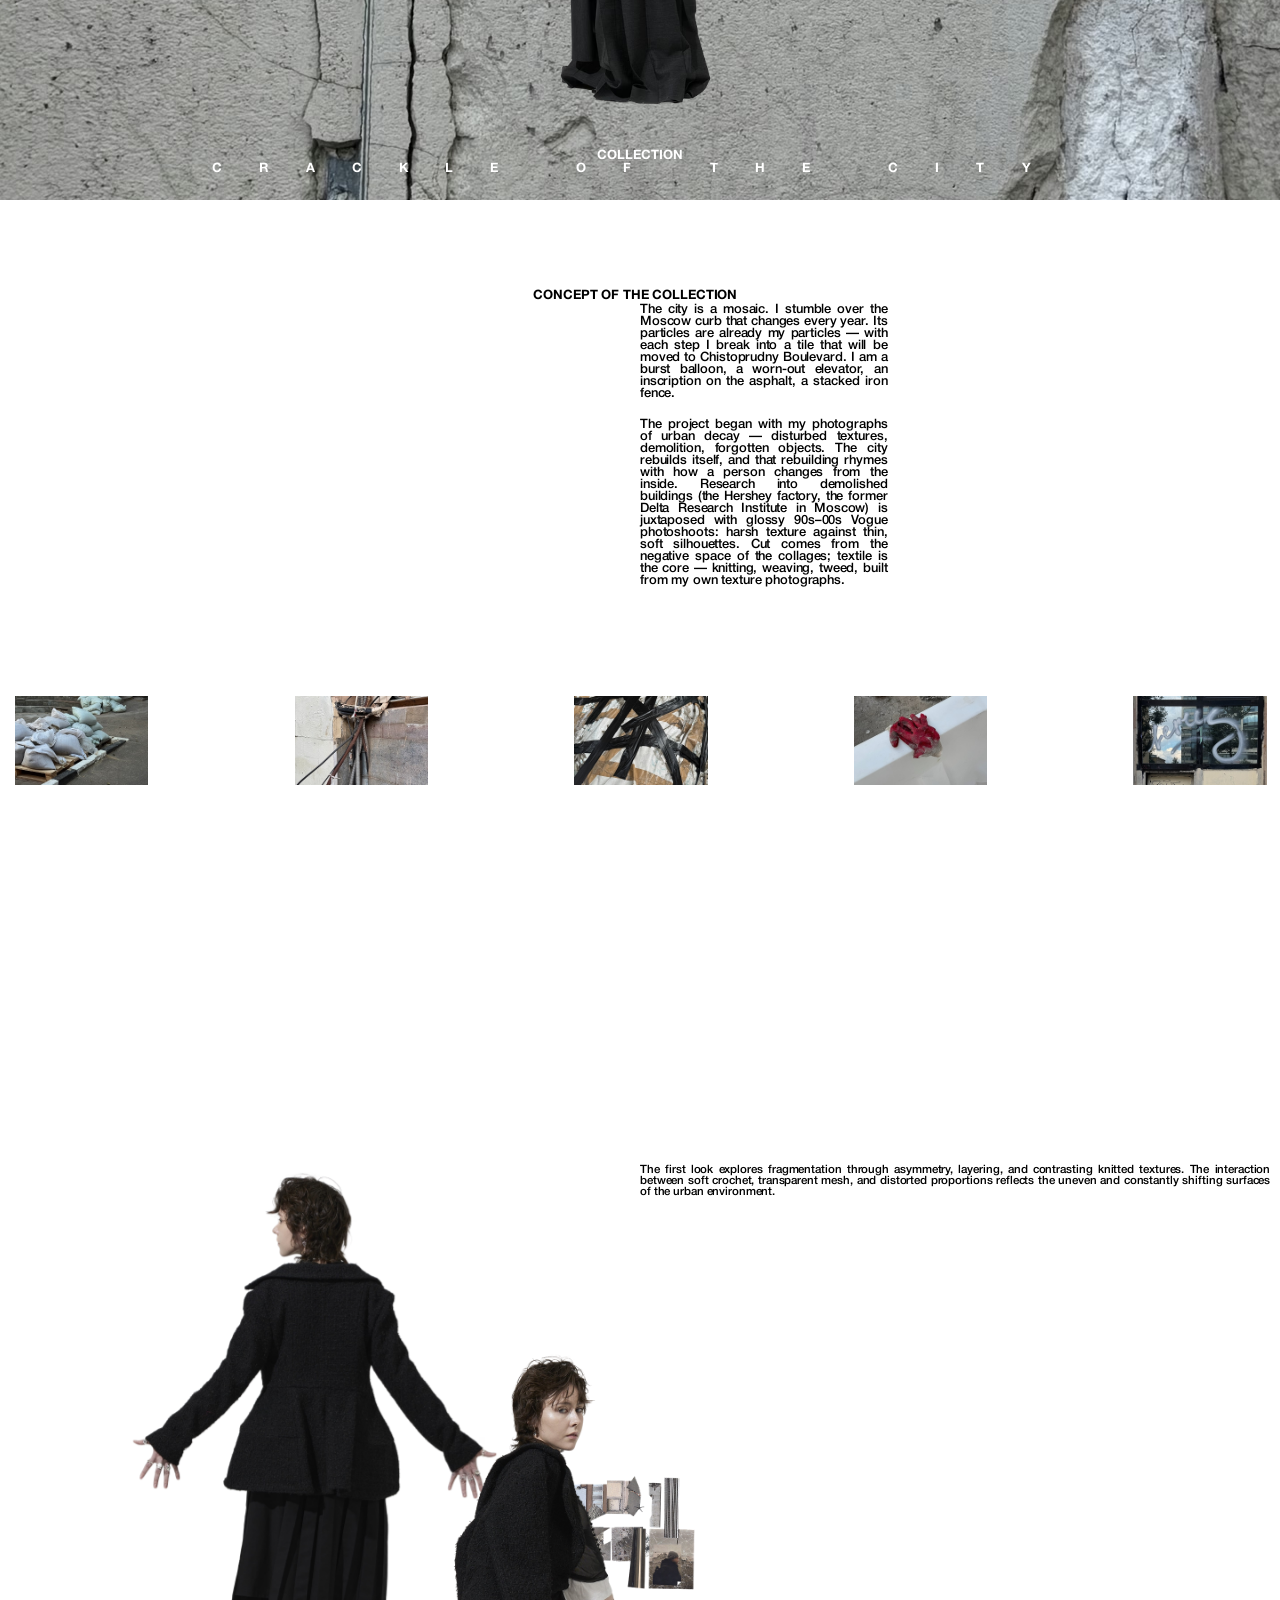
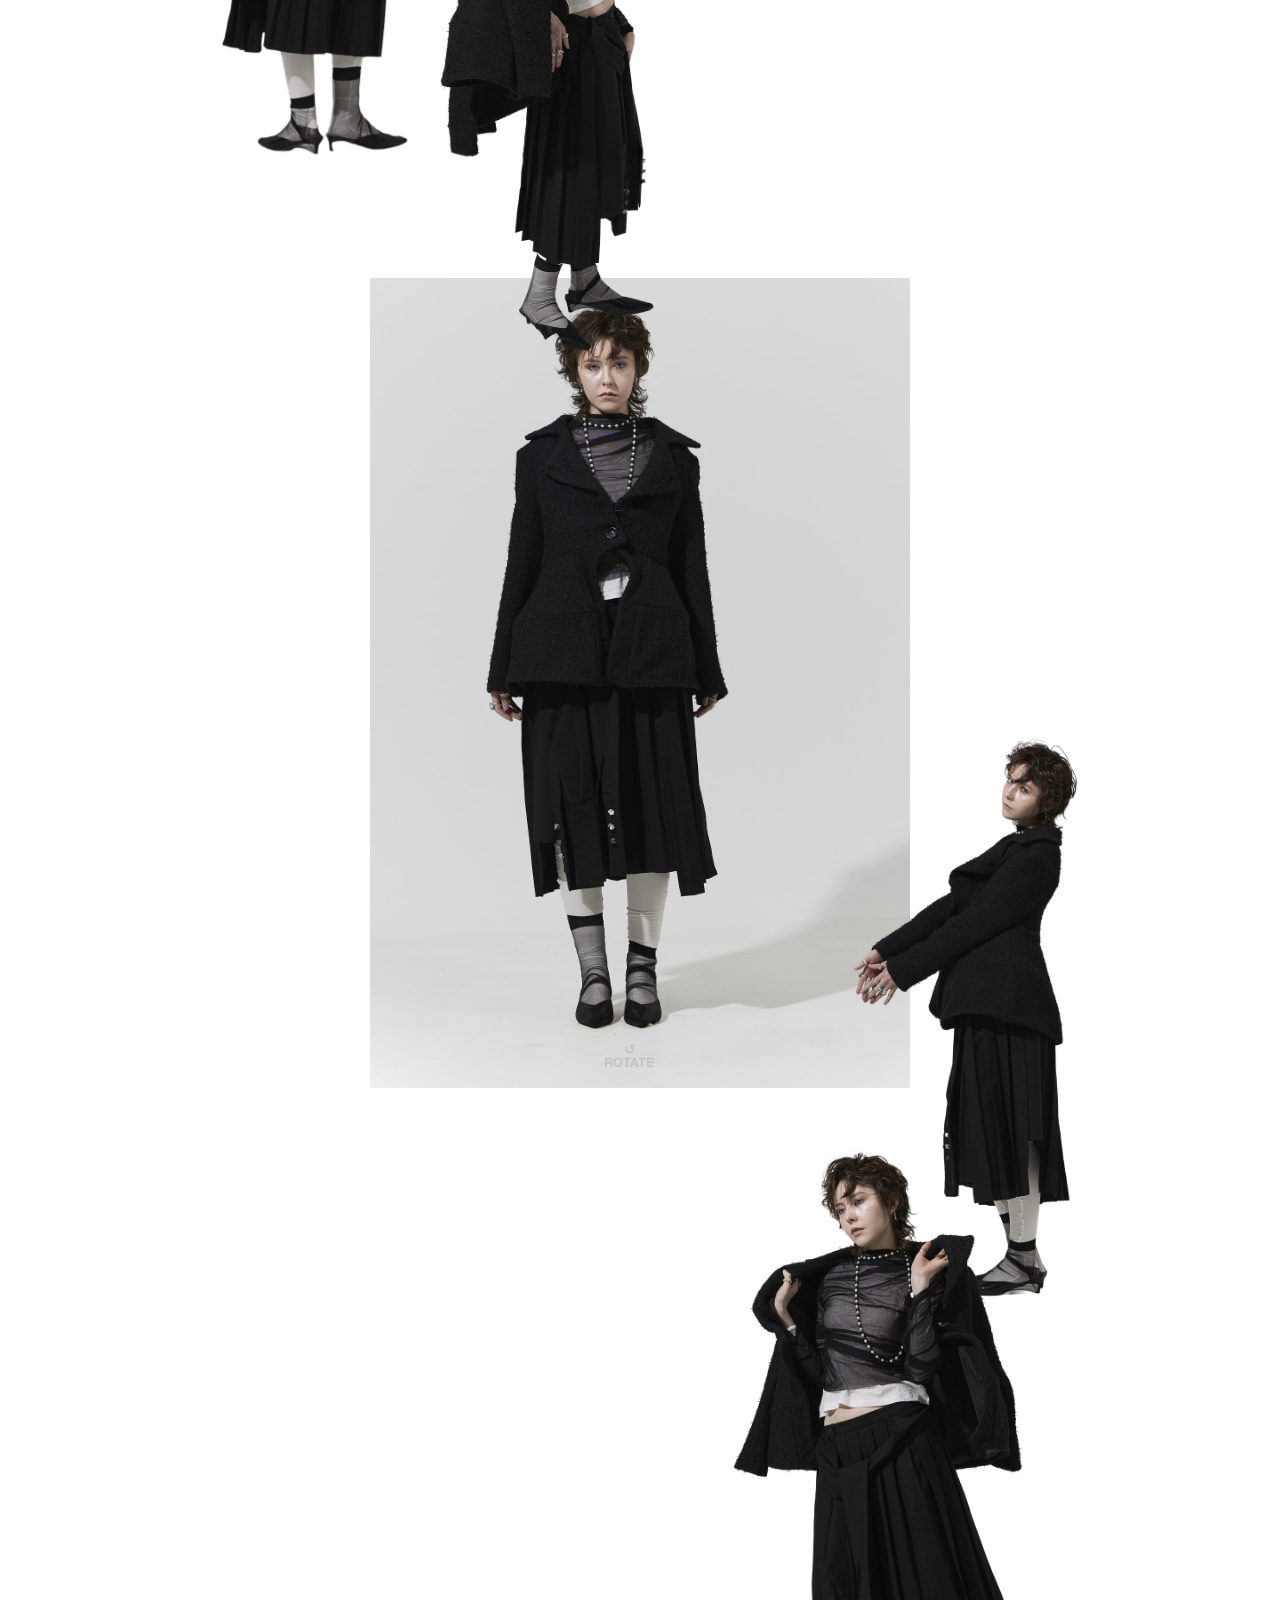
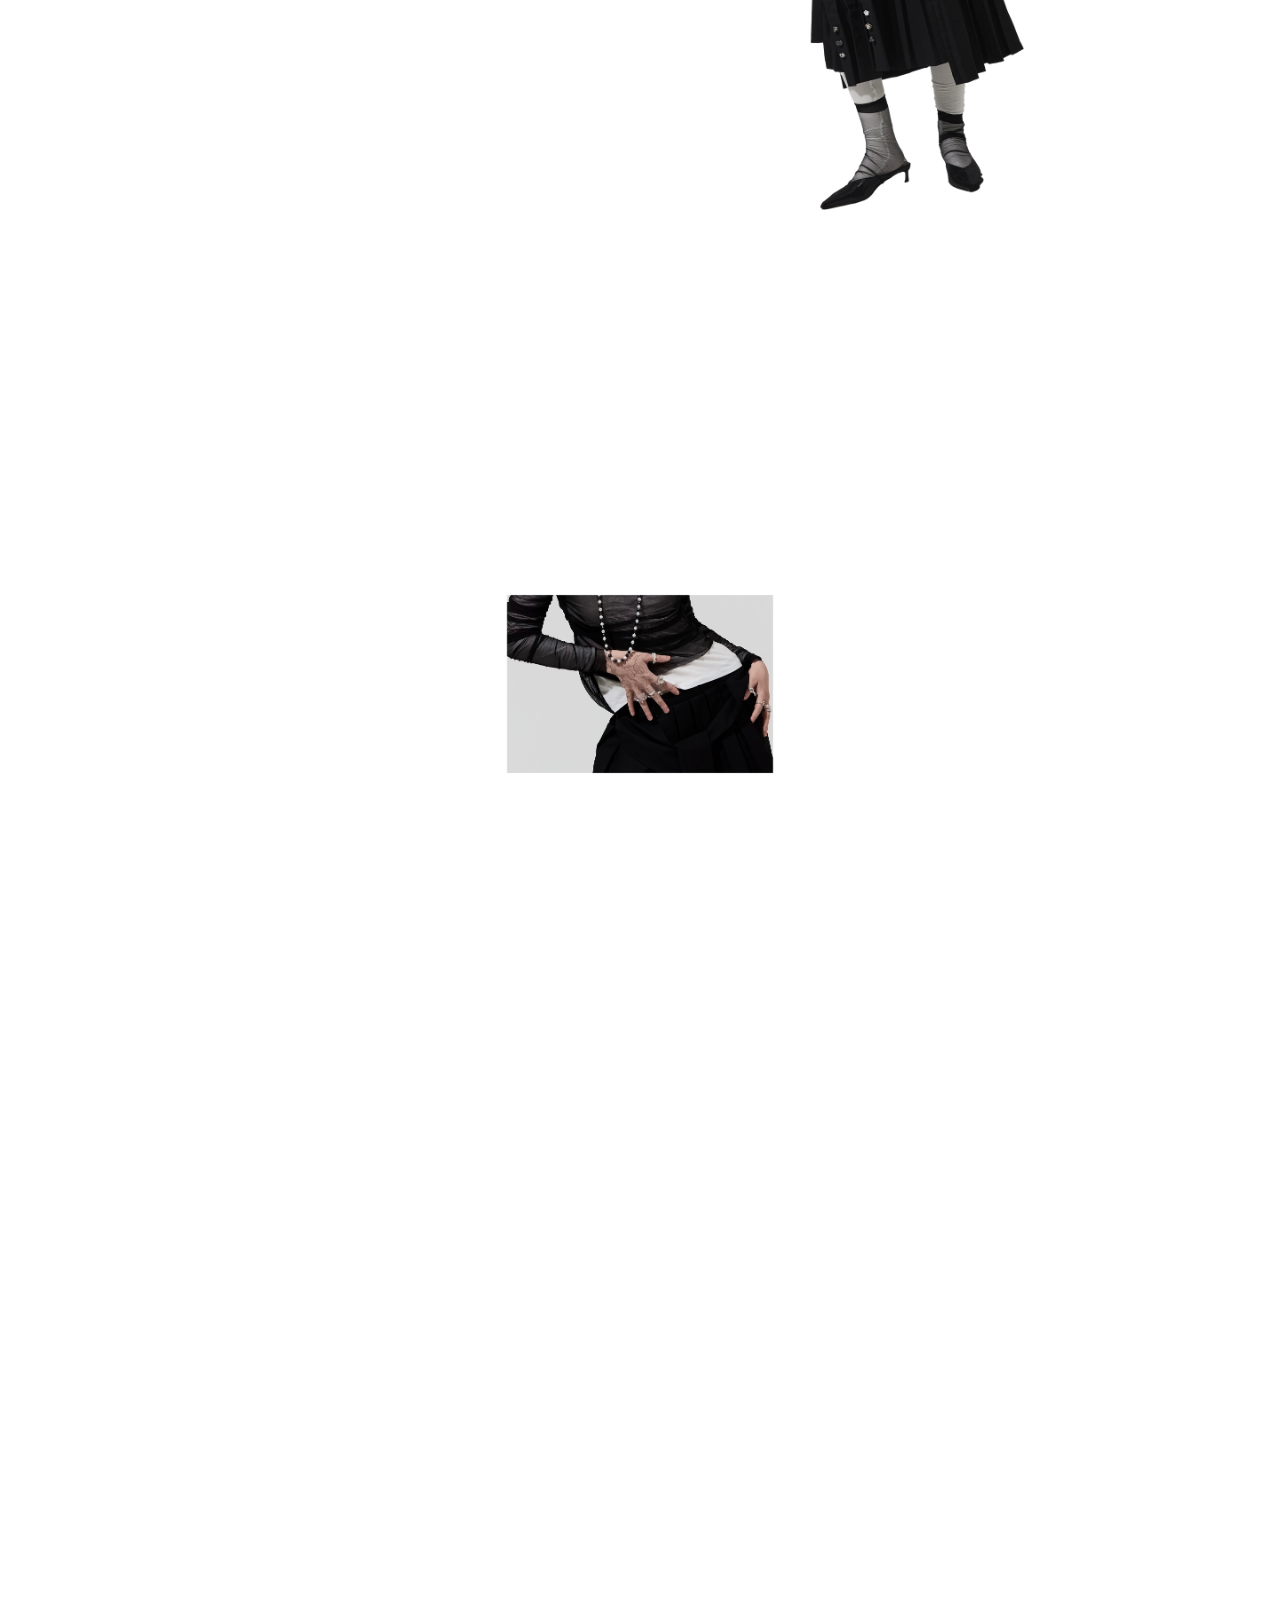
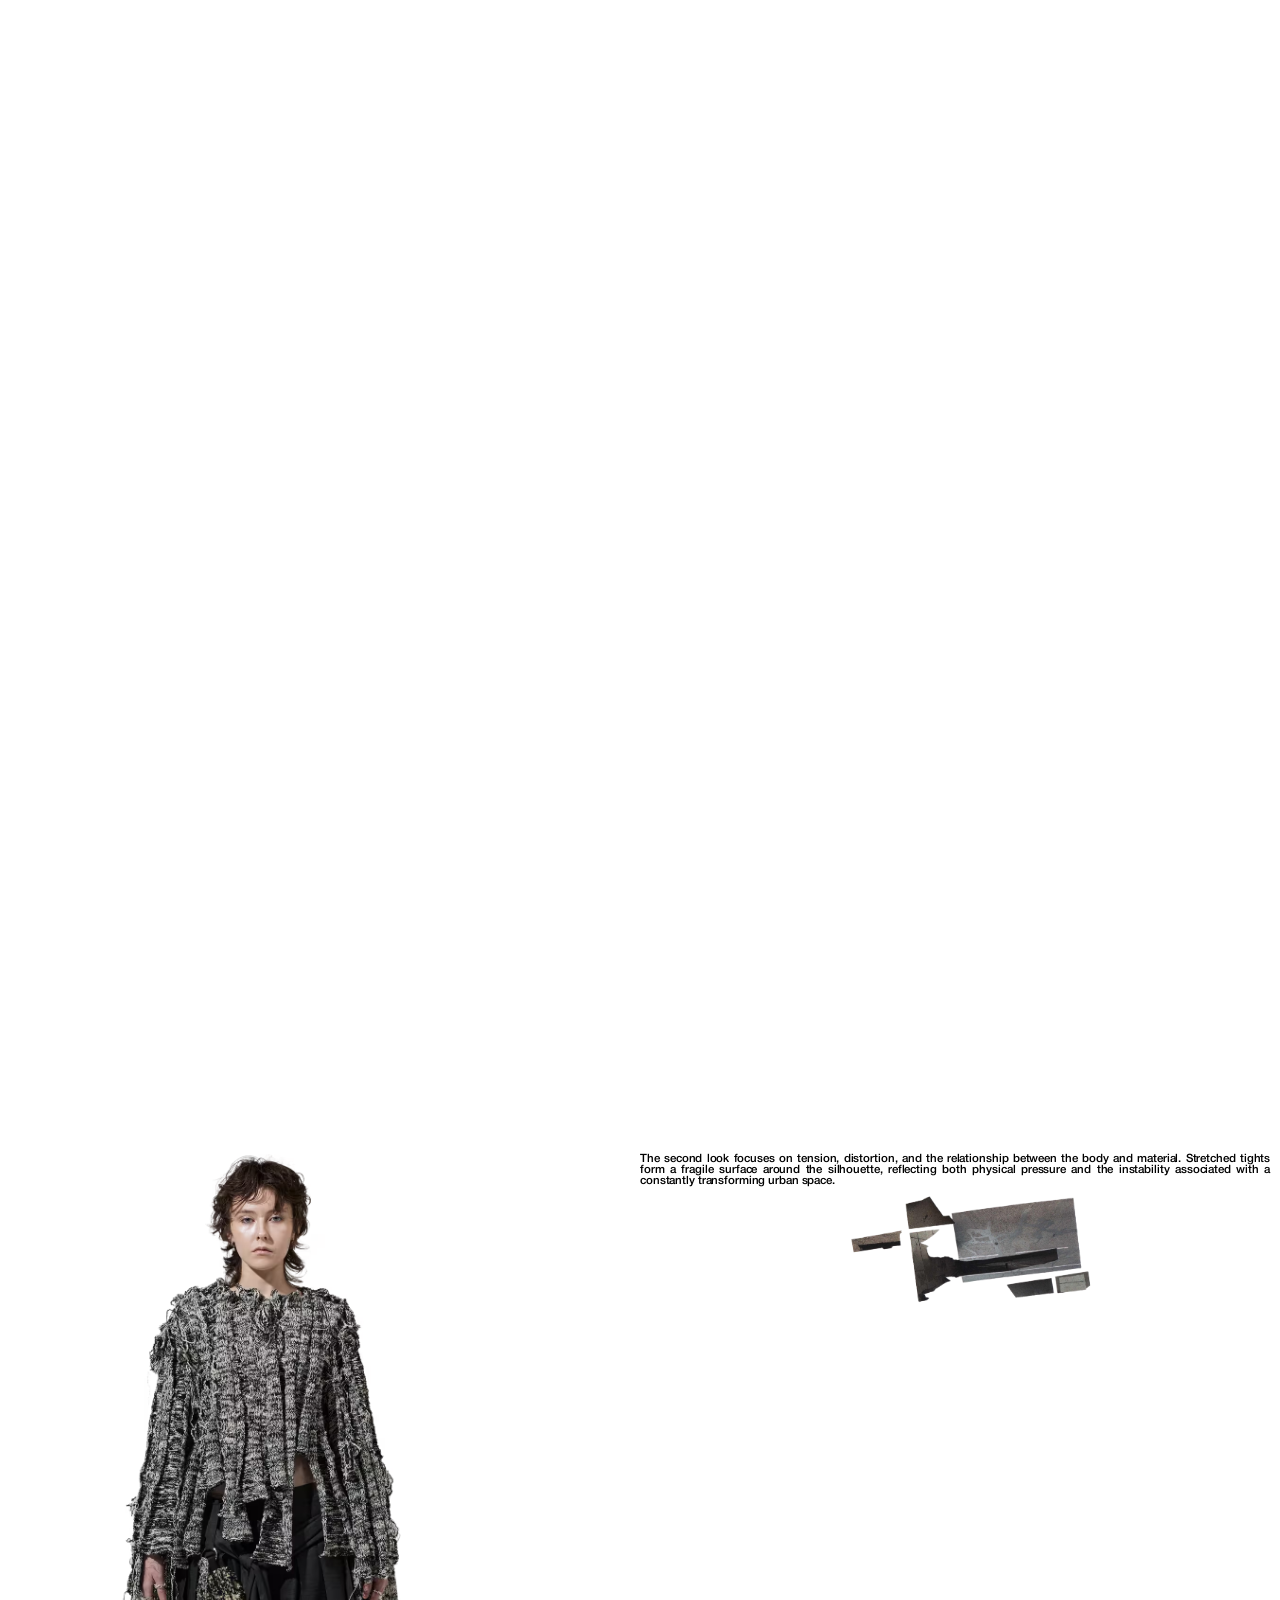
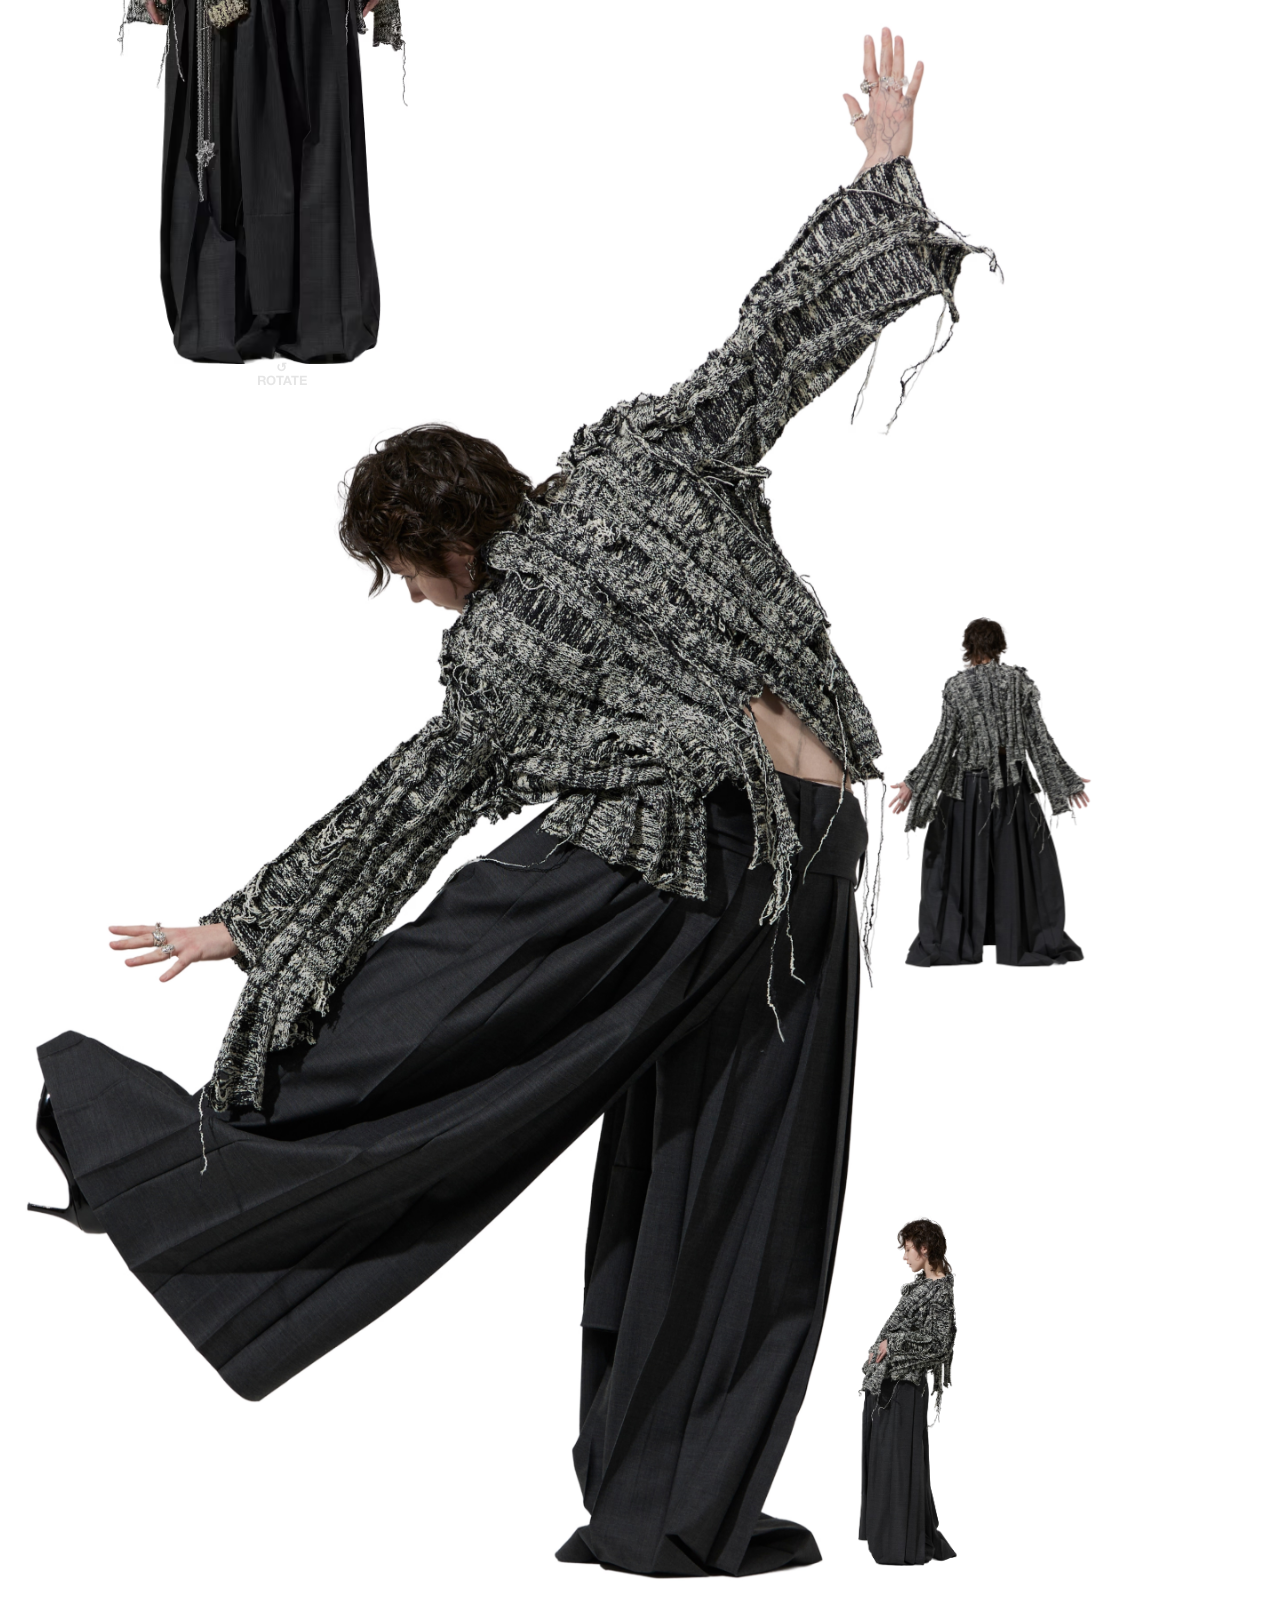
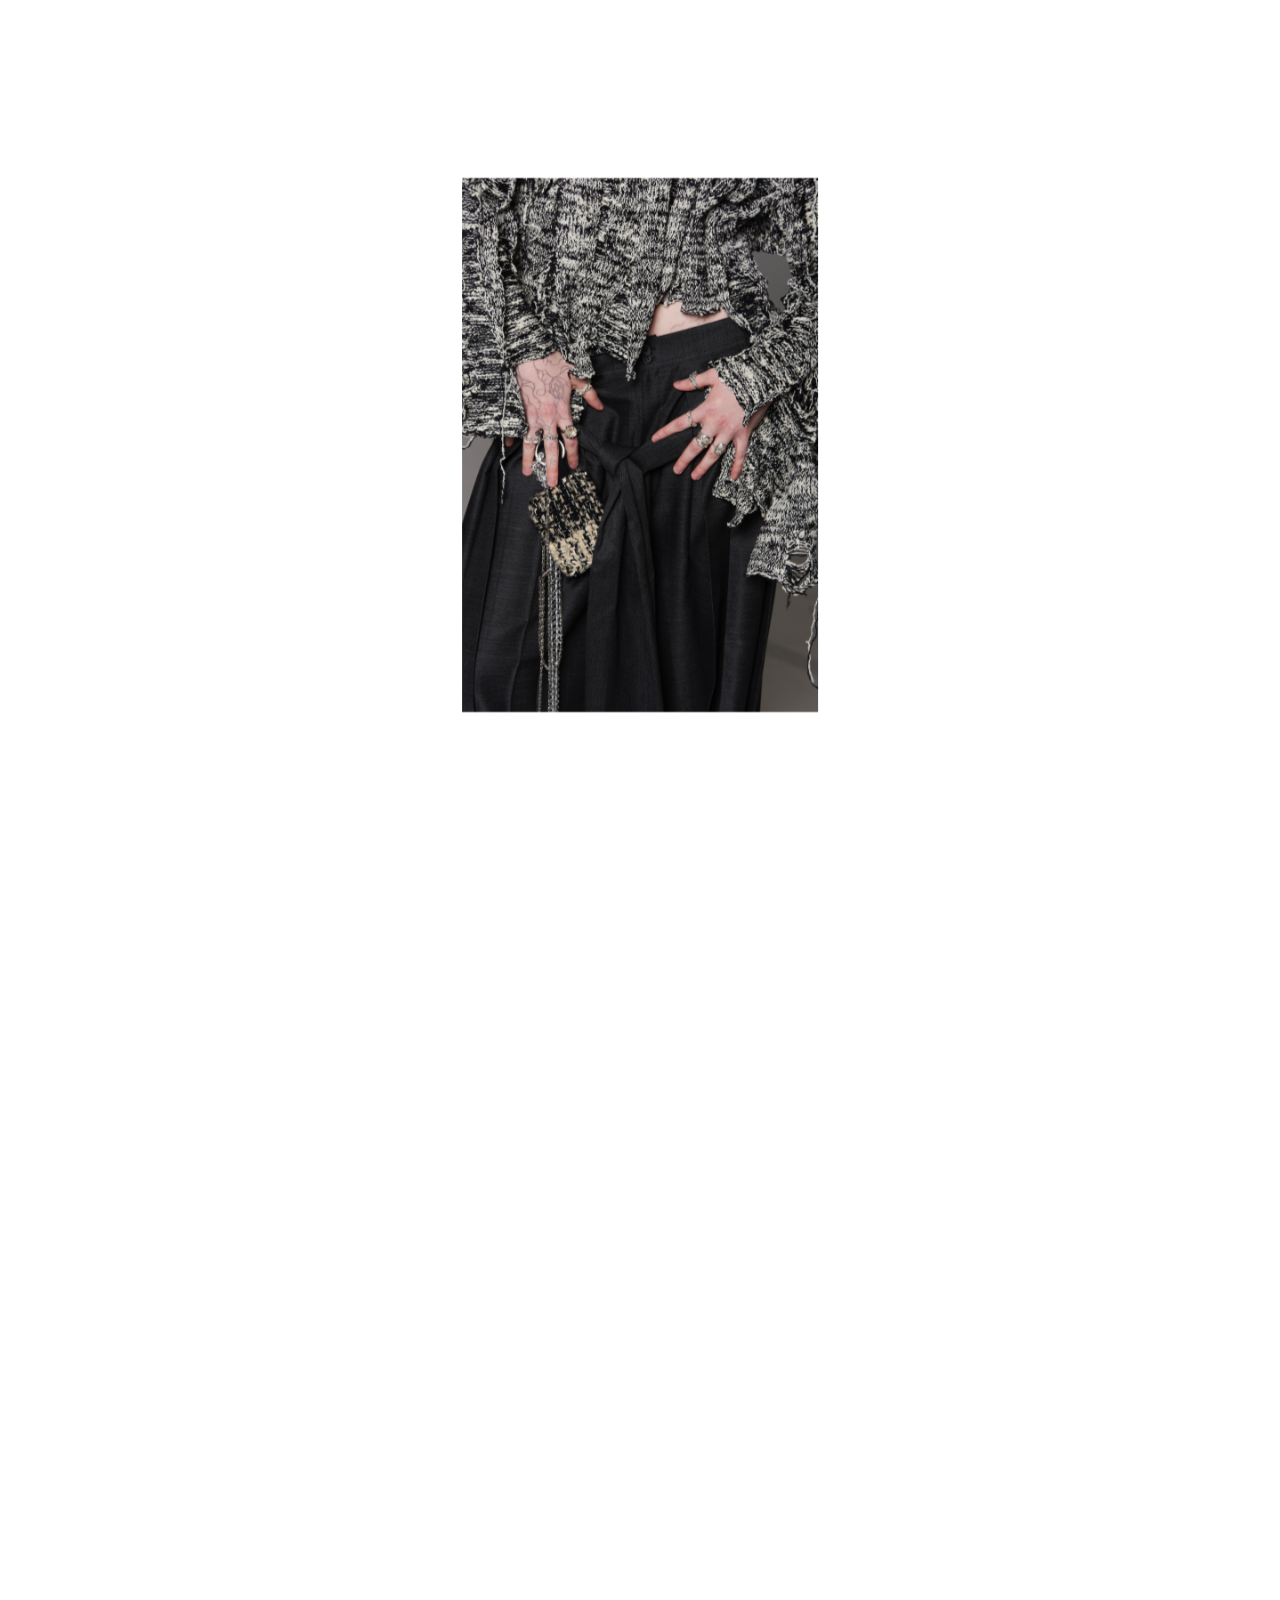
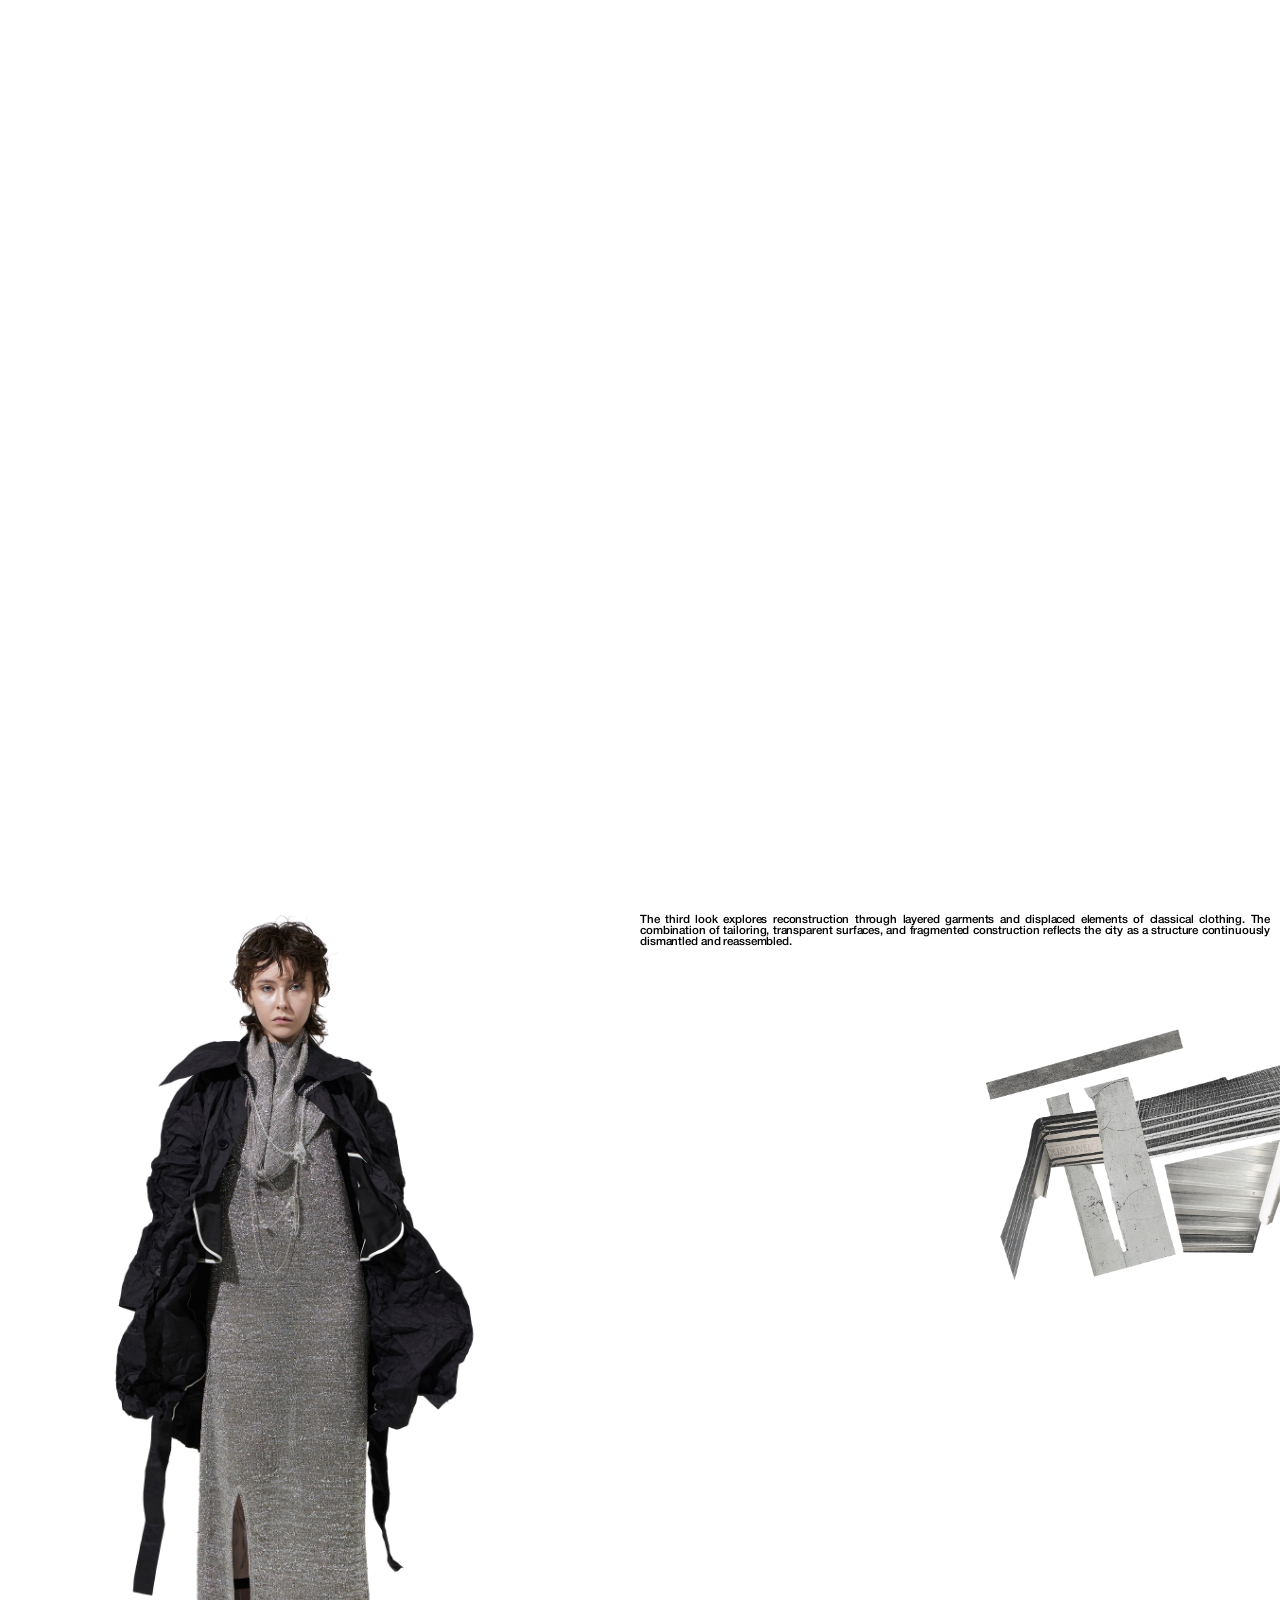
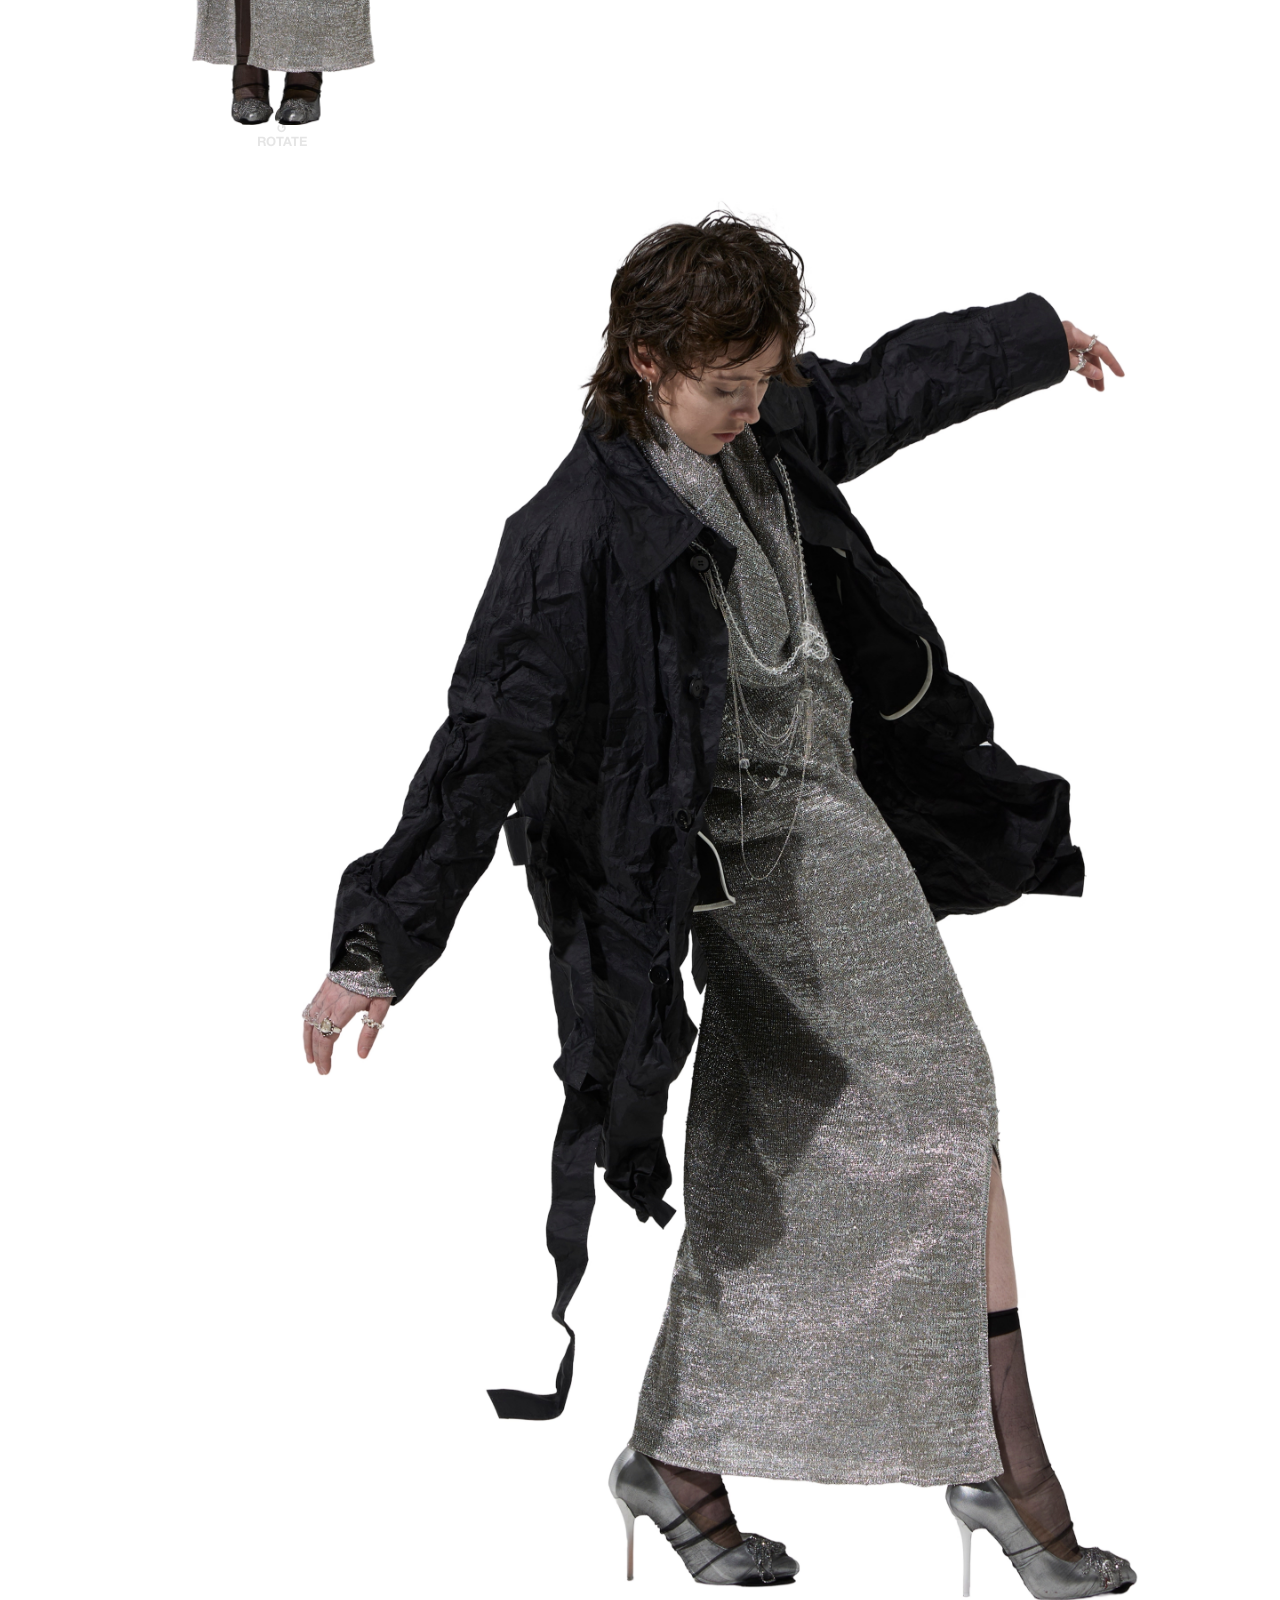
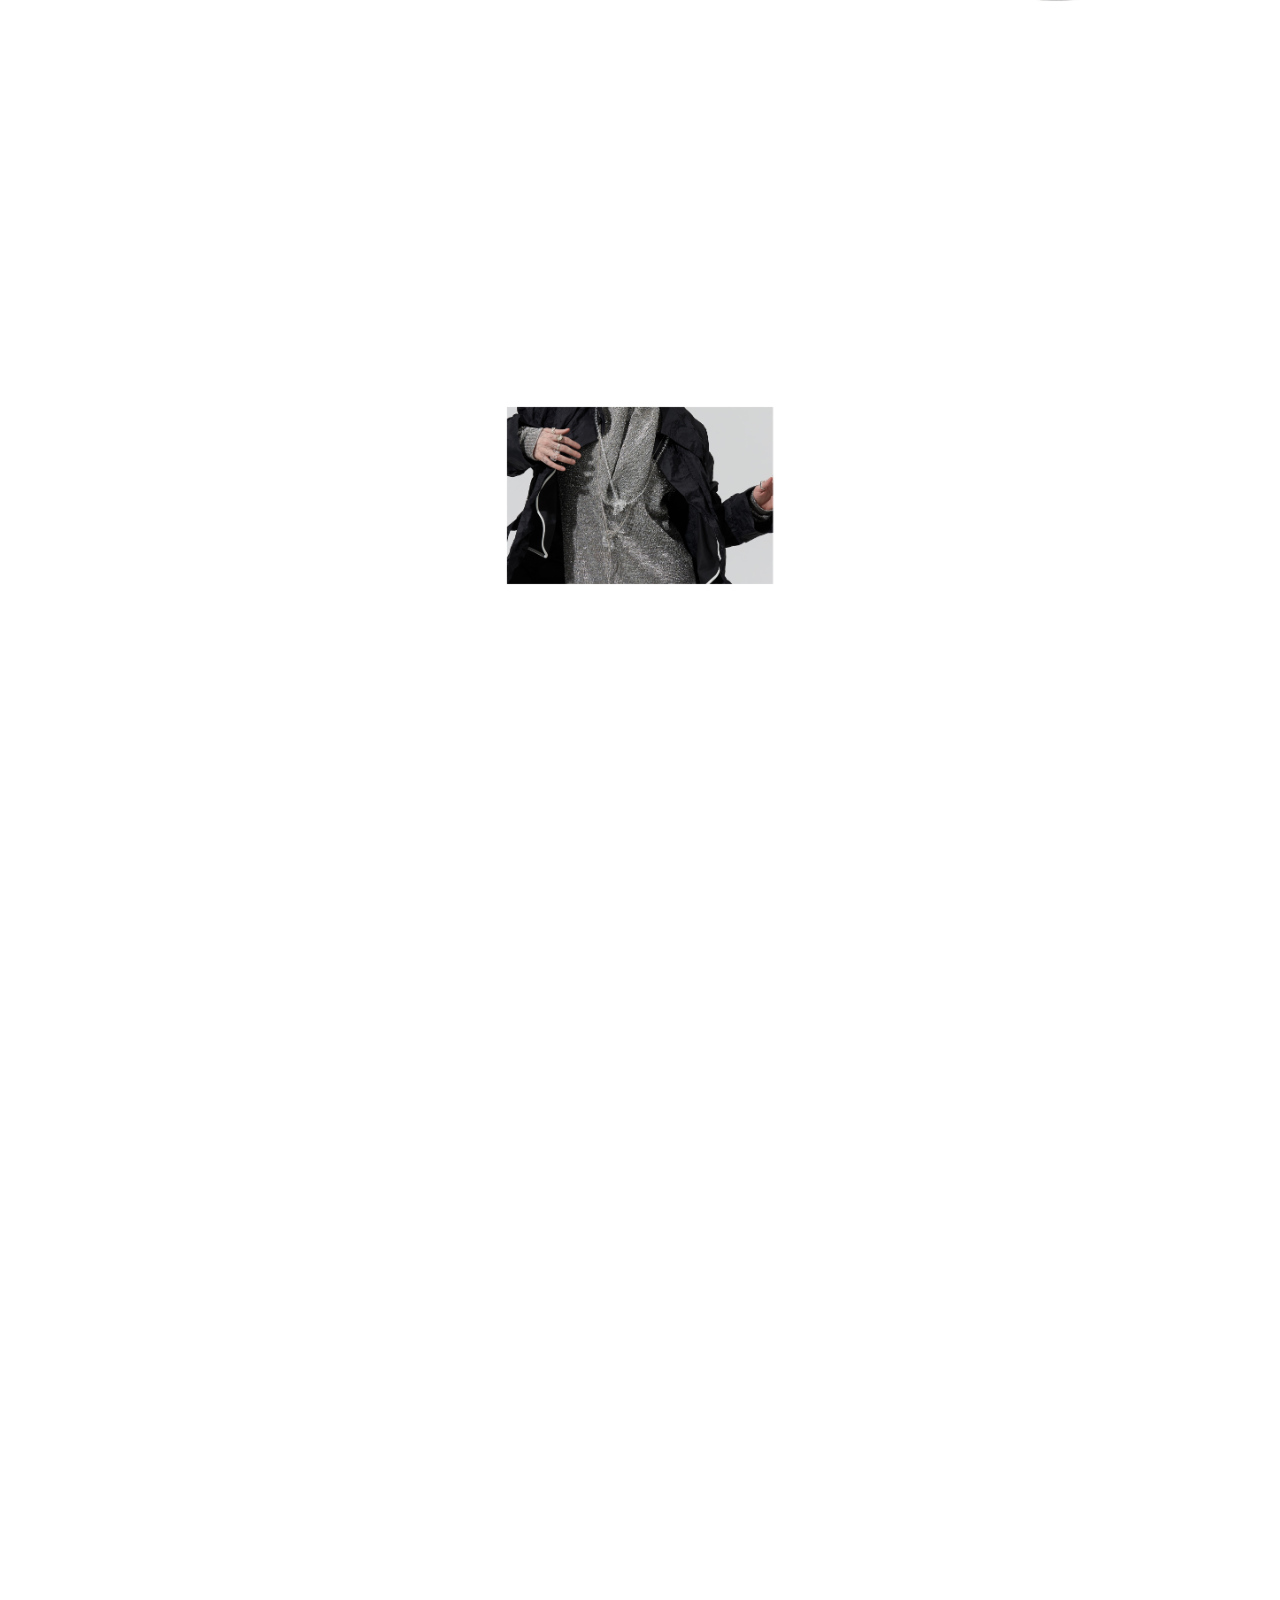
==== commit ca814fe9: "Fix gallery mobile reorder (order:-1) and update About section copy order:1 sorted the photo after t" ====
--- a/index.html
+++ b/index.html
@@ -67,8 +67,9 @@
   <div>
   <p class="about-heading">Concept of the collection</p>
   <div class="about-text">
-    <p>For cut and silhouette, then I intend to use negative space from collages and my own physical form exploration. As part of a textile narrative, a range of my photographs featuring different textures will be used. I tend to use knitting, weaving, and tweed techniques for my collection, making textiles my primary focus. I'm still uncertain about the seams and finishing, but I'm considering keeping it neat and classy.</p>
-    <p>Overall, the project combines the destructiveness of the urban environment and abandonment in the form of certain objects and also addresses the inner abandoned and forsaken feelings.</p>
+    <p>The city is a mosaic. I stumble over the Moscow curb that changes every year. Its particles are already my particles — with each step I break into a tile that will be moved to Chistoprudny Boulevard. I am a burst balloon, a worn-out elevator, an inscription on the asphalt, a stacked iron fence.</p>
+    <p>The project began with my photographs of urban decay — disturbed textures, demolition, forgotten objects. The city rebuilds itself, and that rebuilding rhymes with how a person changes from the inside. Research into demolished buildings (the Hershey factory, the former Delta Research Institute in Moscow) is juxtaposed with glossy 90s–00s Vogue photoshoots: harsh texture against thin, soft silhouettes. Cut comes from the negative space of the collages; textile is the core — knitting, weaving, tweed, built from my own texture photographs.
+    </p>
   </div>
 </div>
   <div class="about-row">
--- a/css/style.css
+++ b/css/style.css
@@ -844,4 +844,5 @@
   .gallery-photo-l{display:block;width:auto;height:30vh;margin: 10vh 2px;}
   .gallery-photo-m{display:block;width:auto;height:30vh;margin: 2px;}
   .gallery-photo-s{display:block;width:auto;height:15vh;margin: 10vh 2px;}
+  #gallery-page :nth-child(2) {order: -1;}
 }
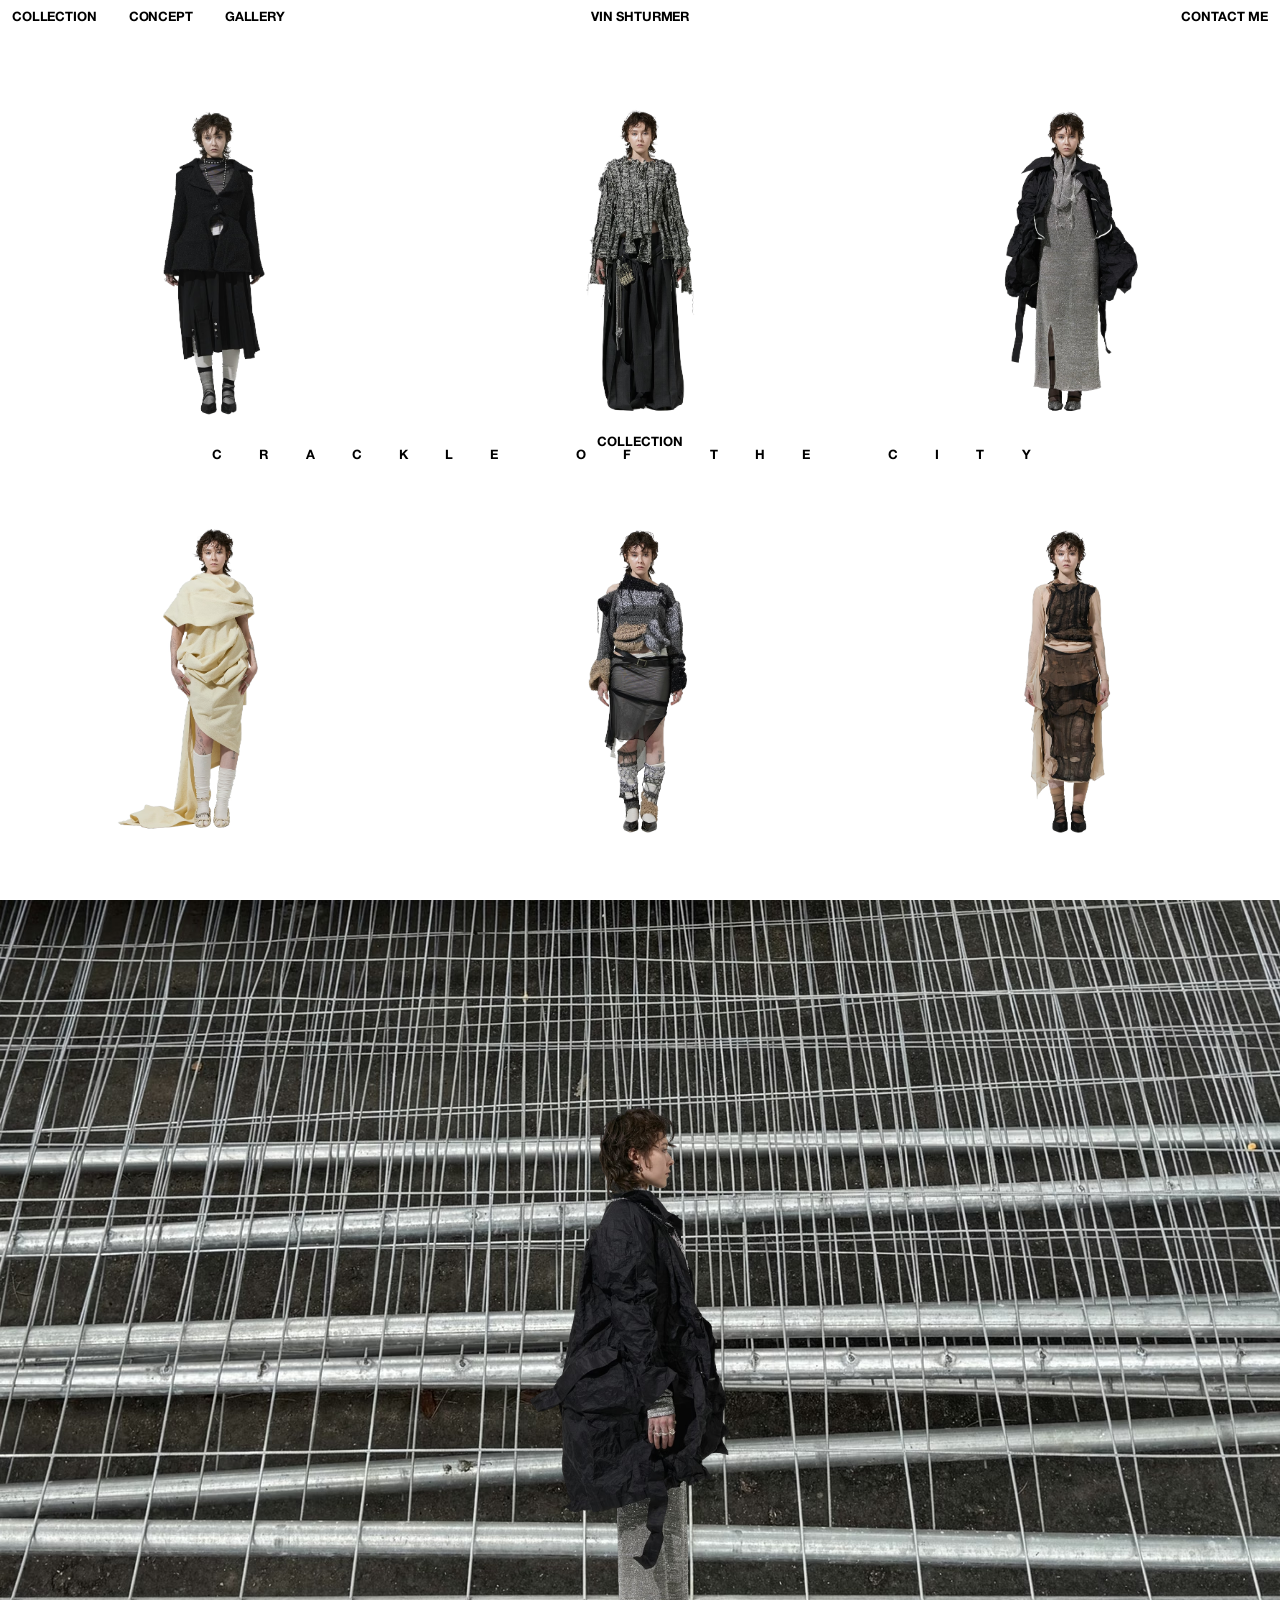
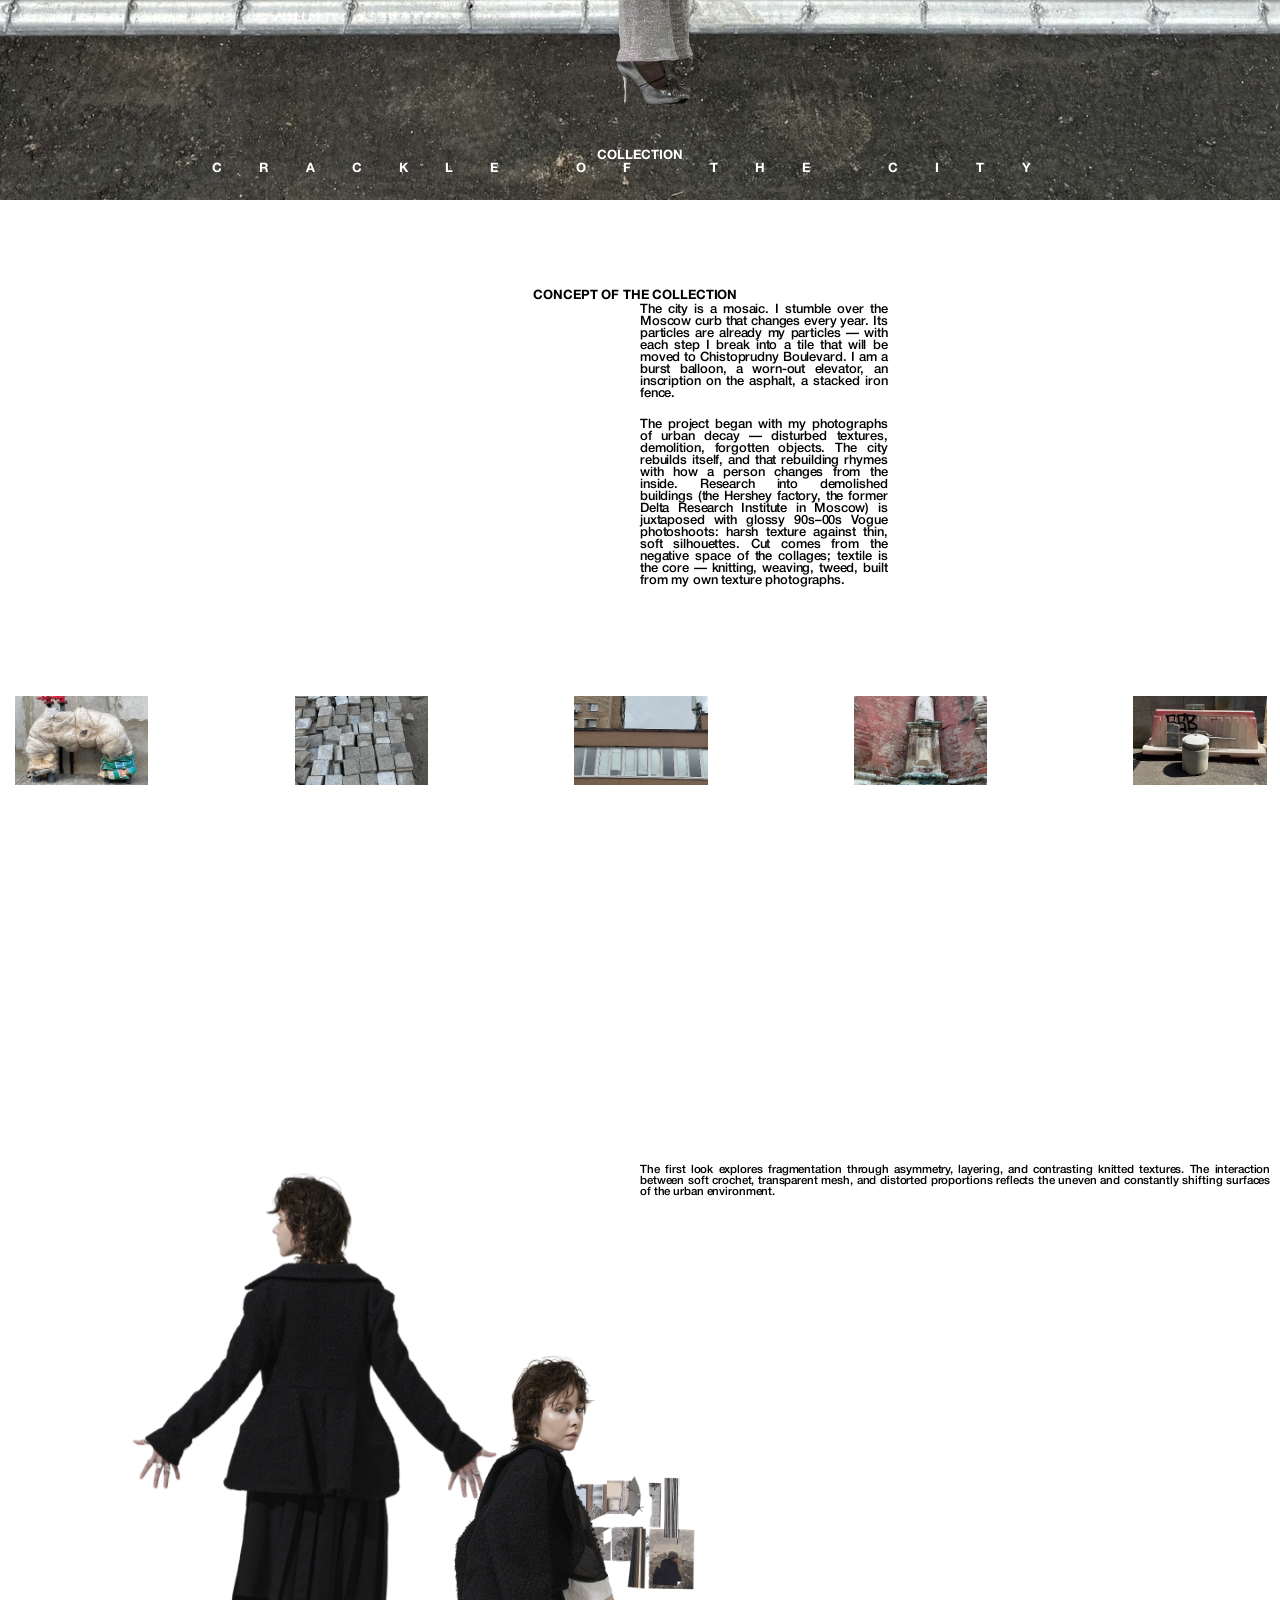
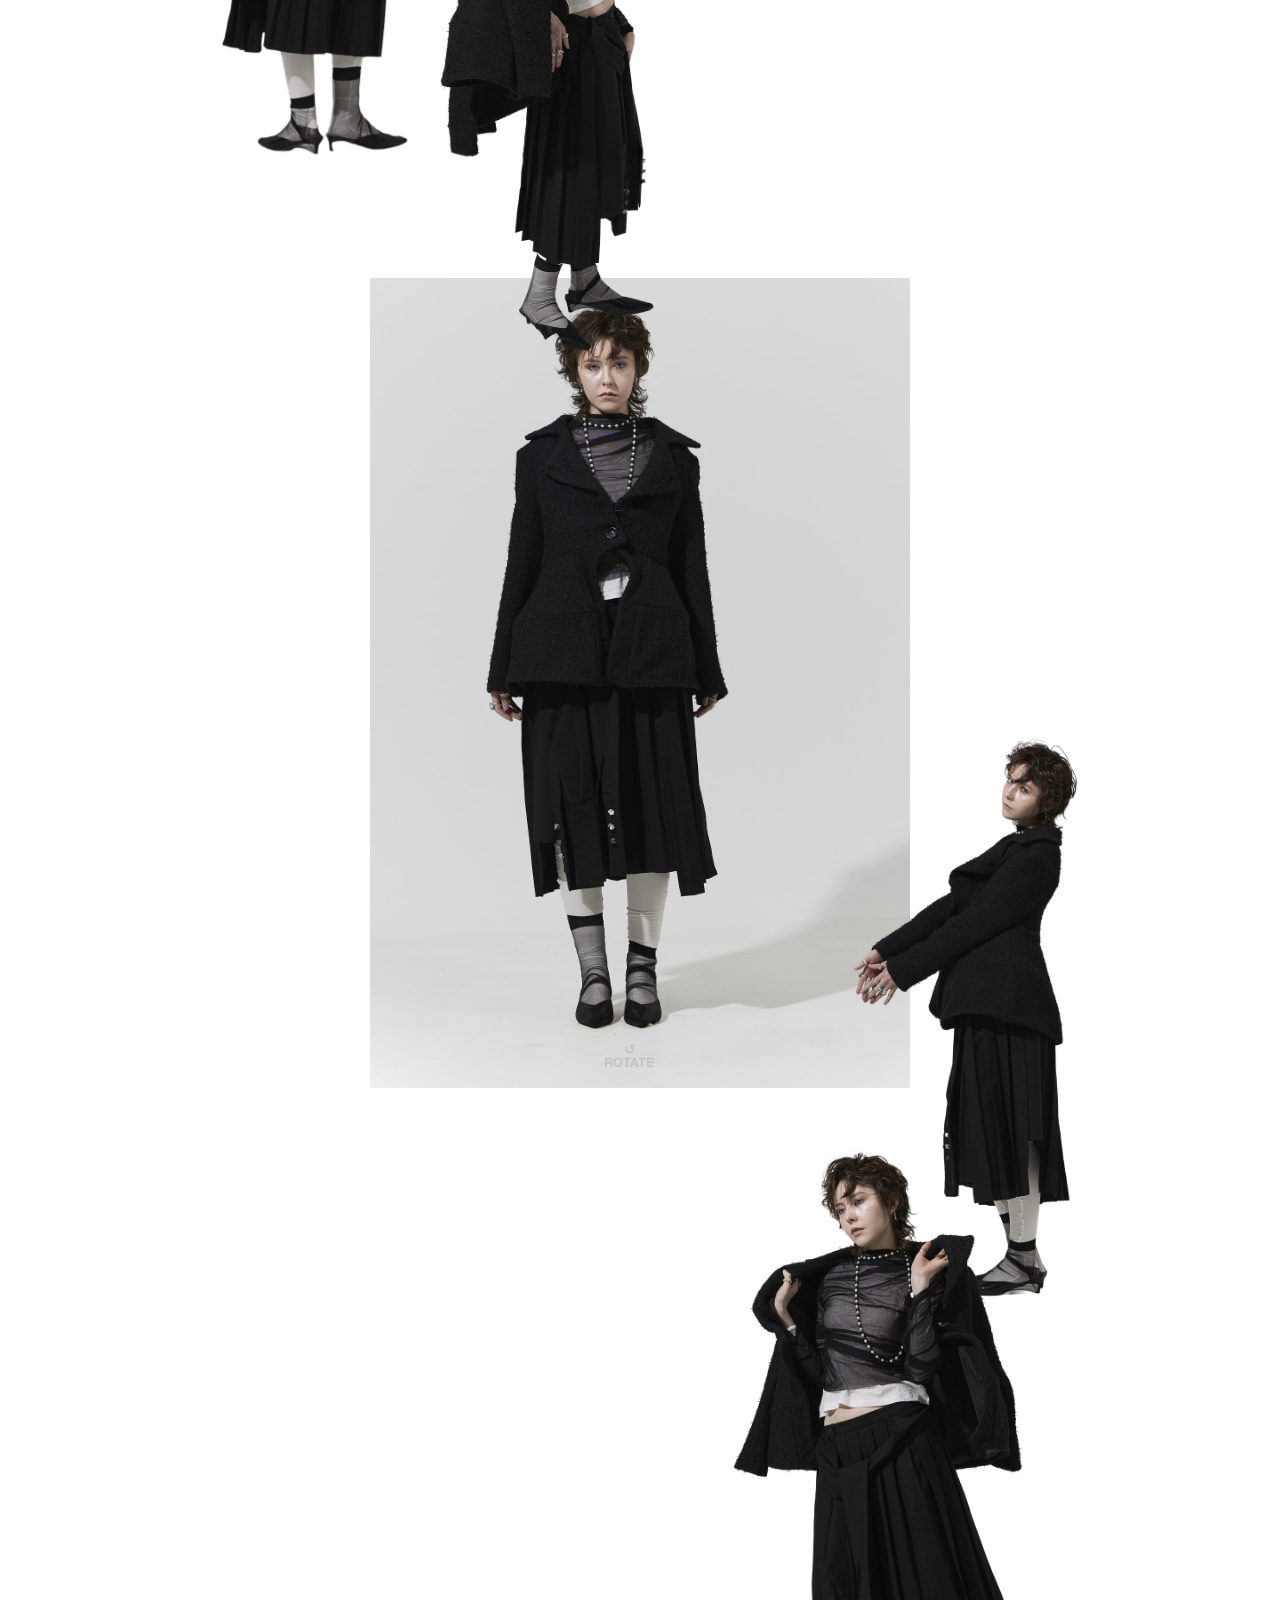
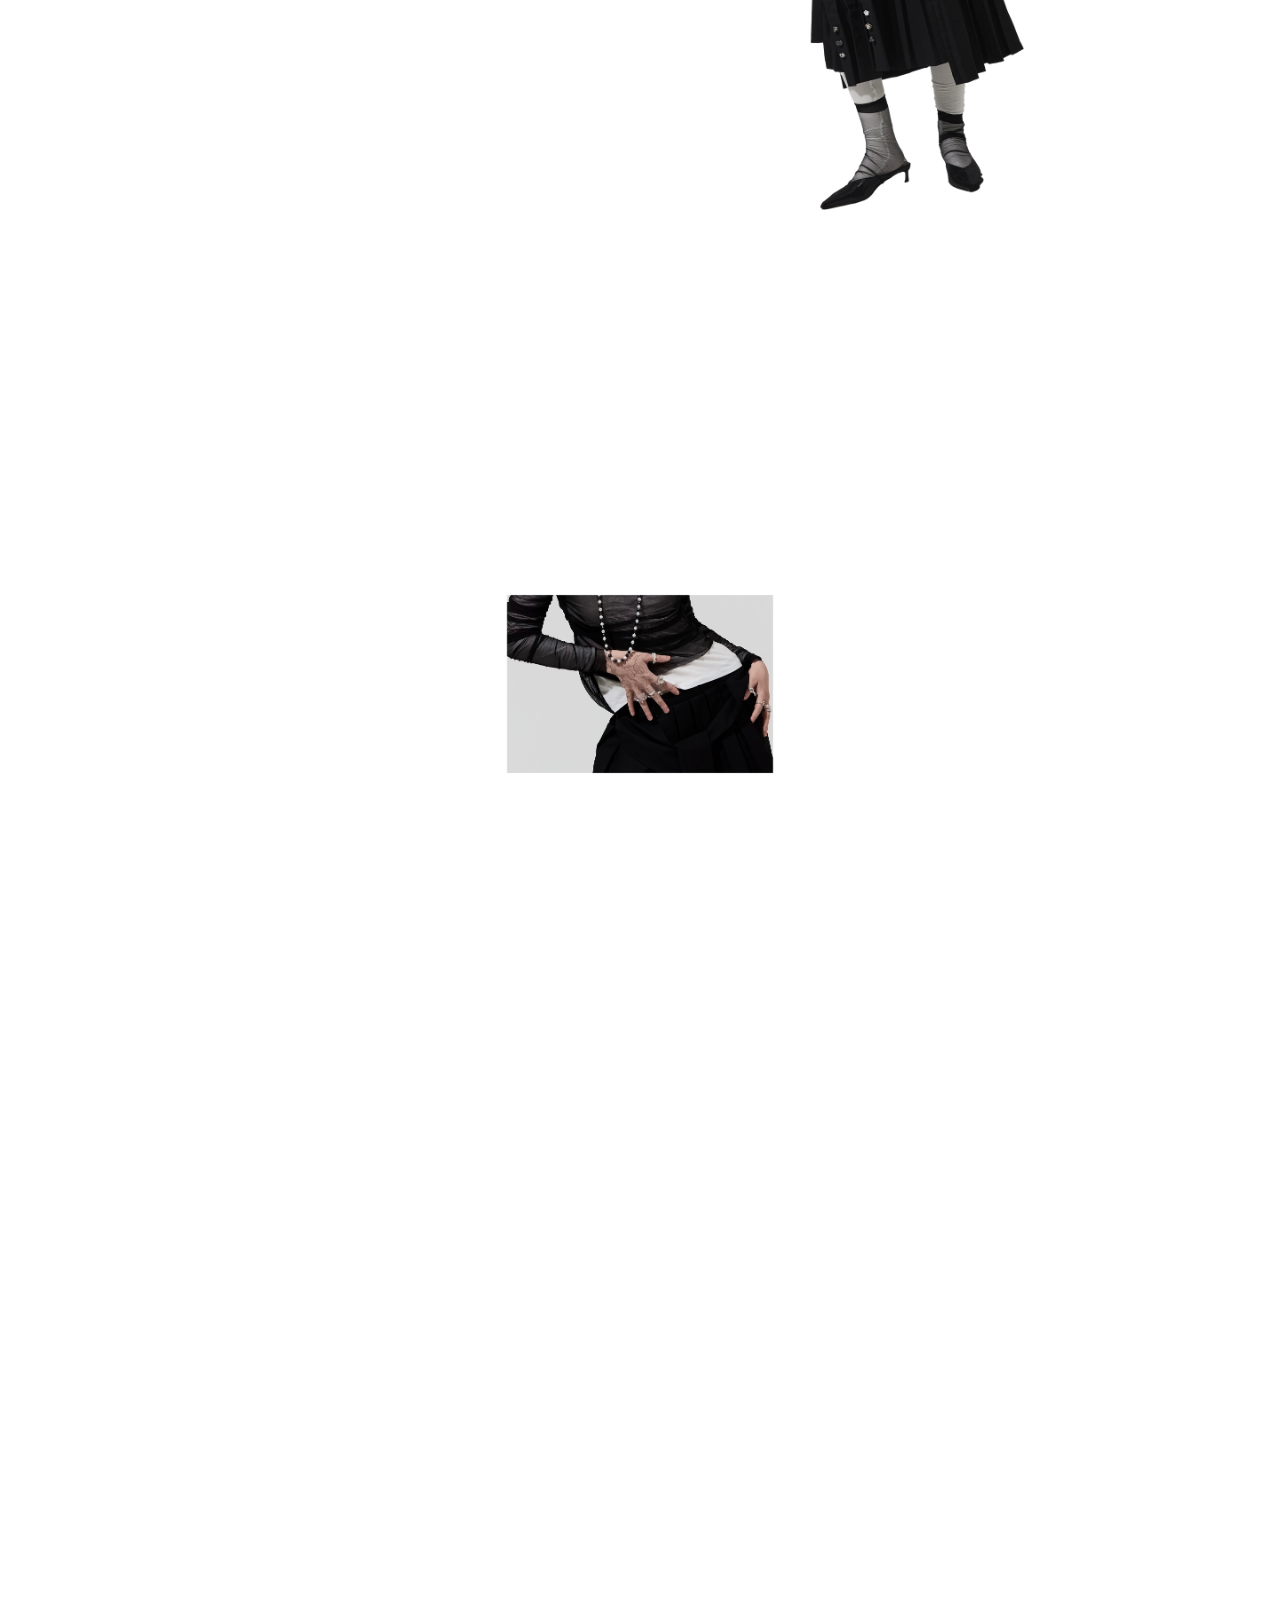
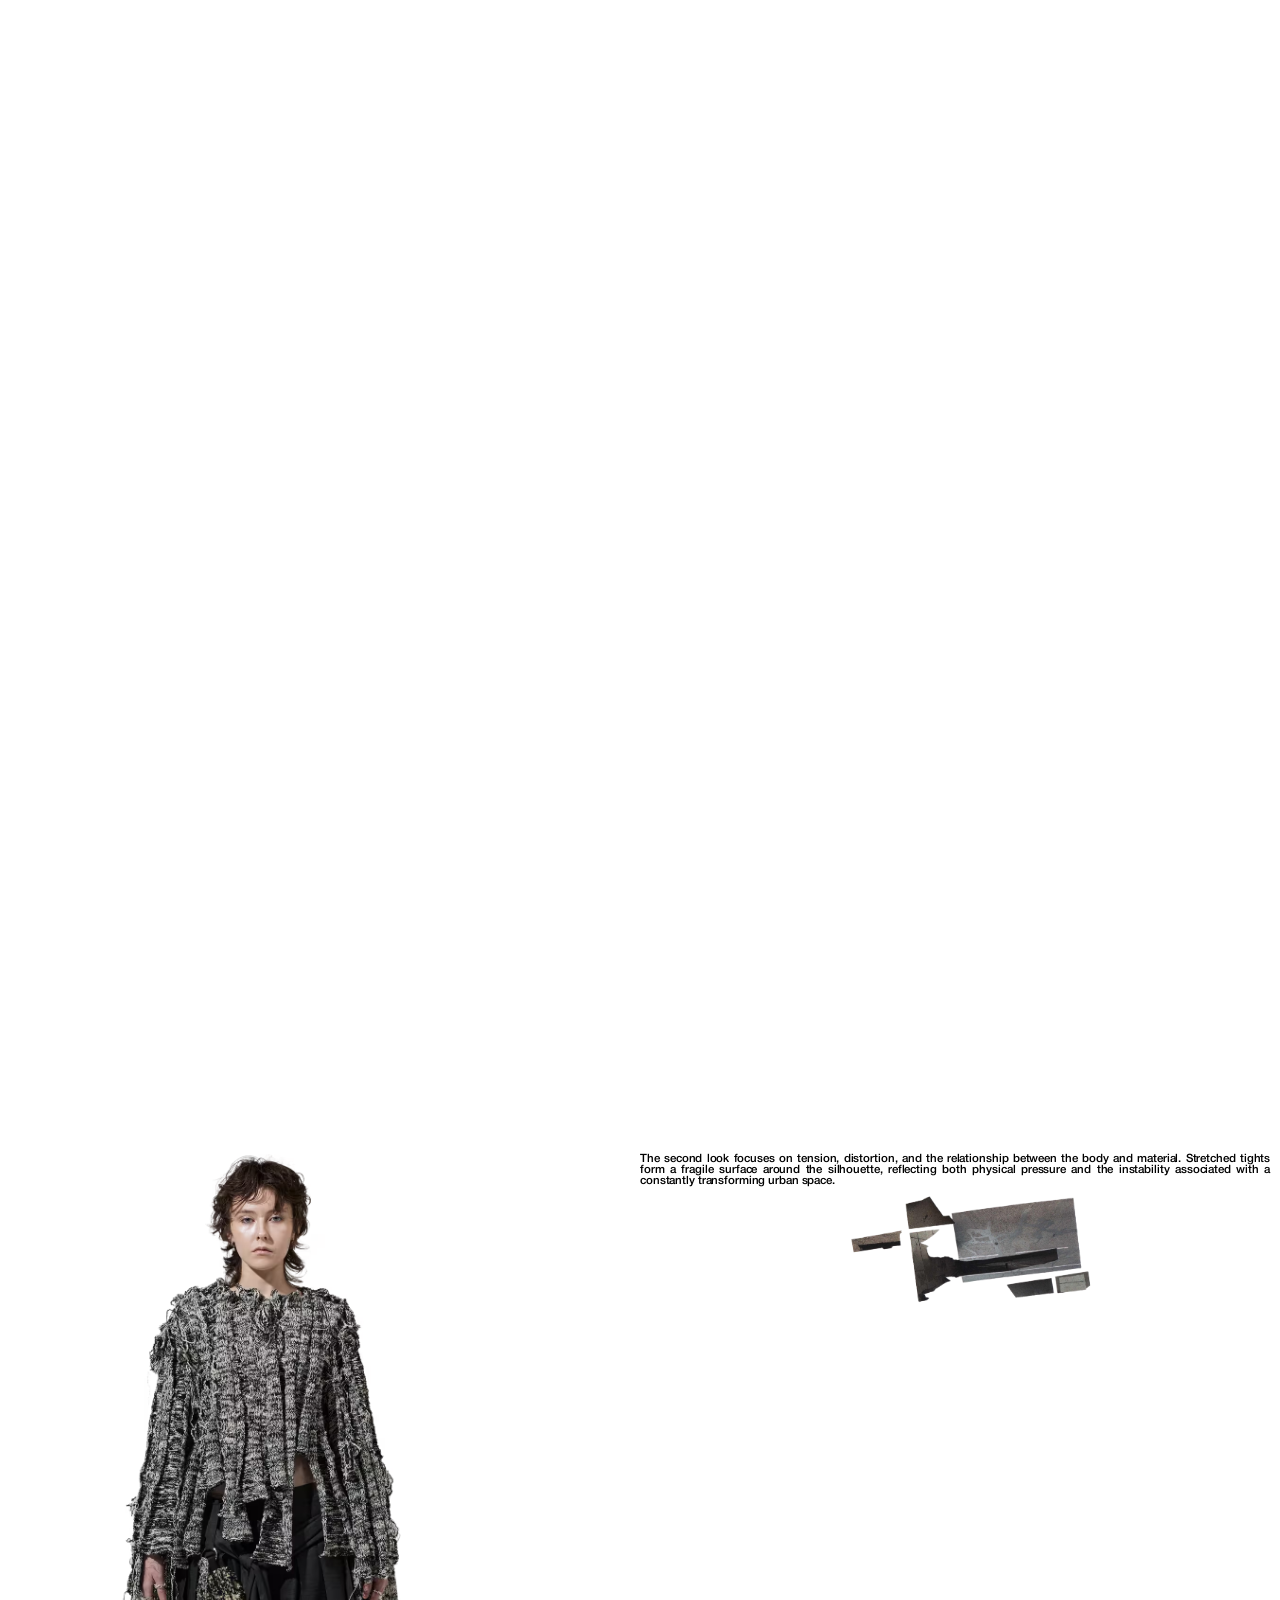
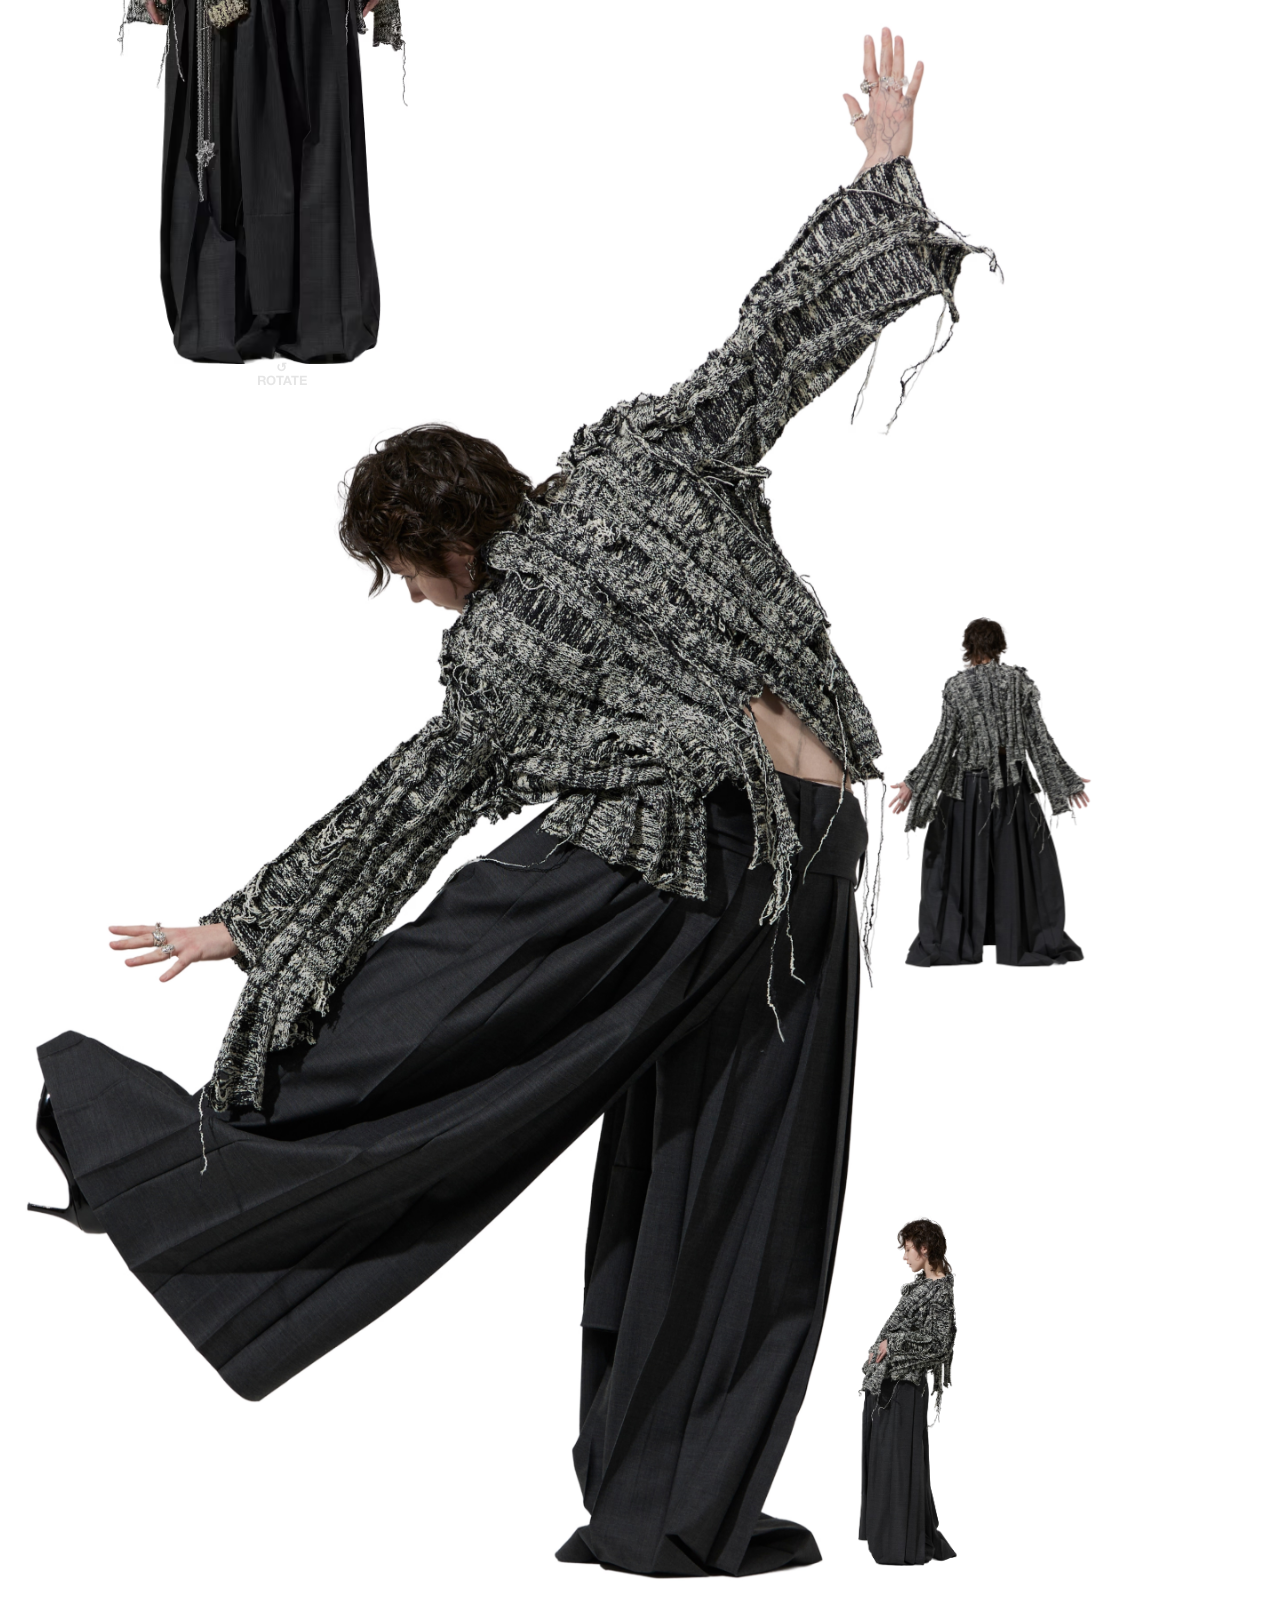
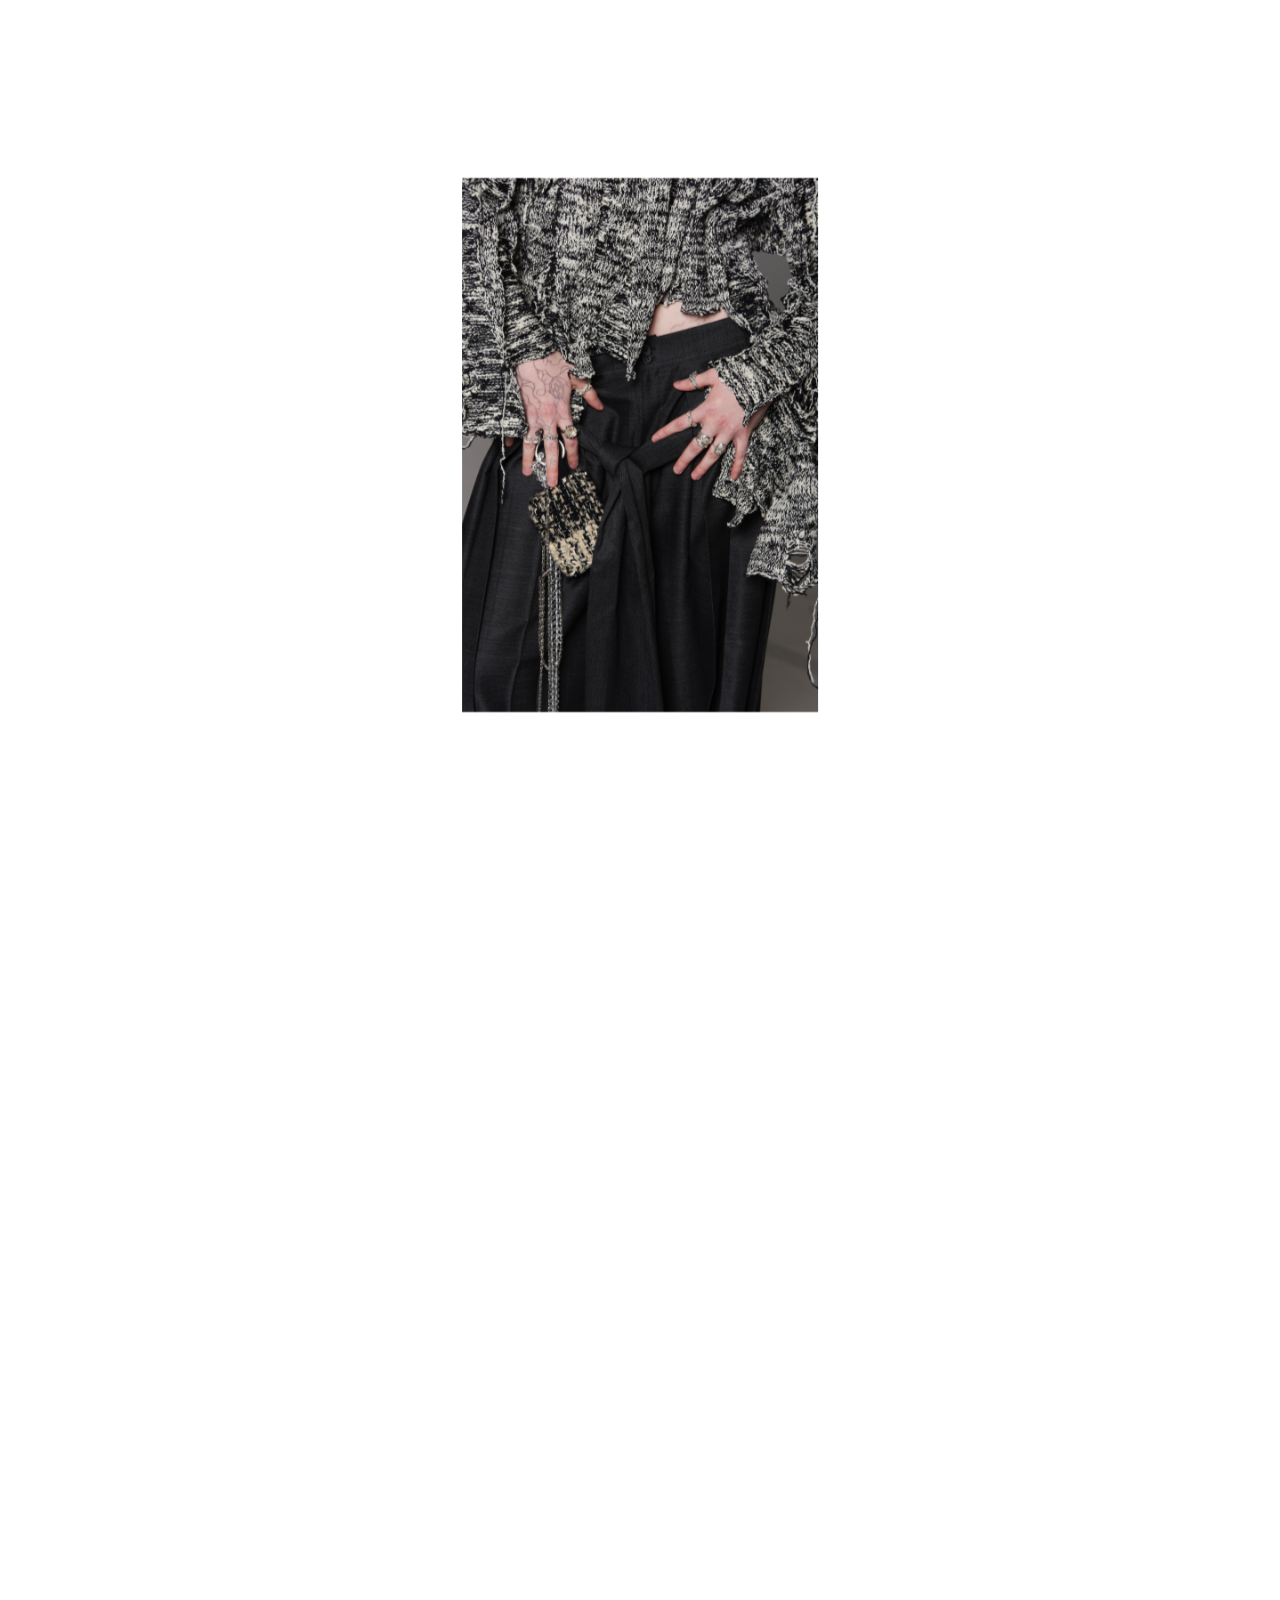
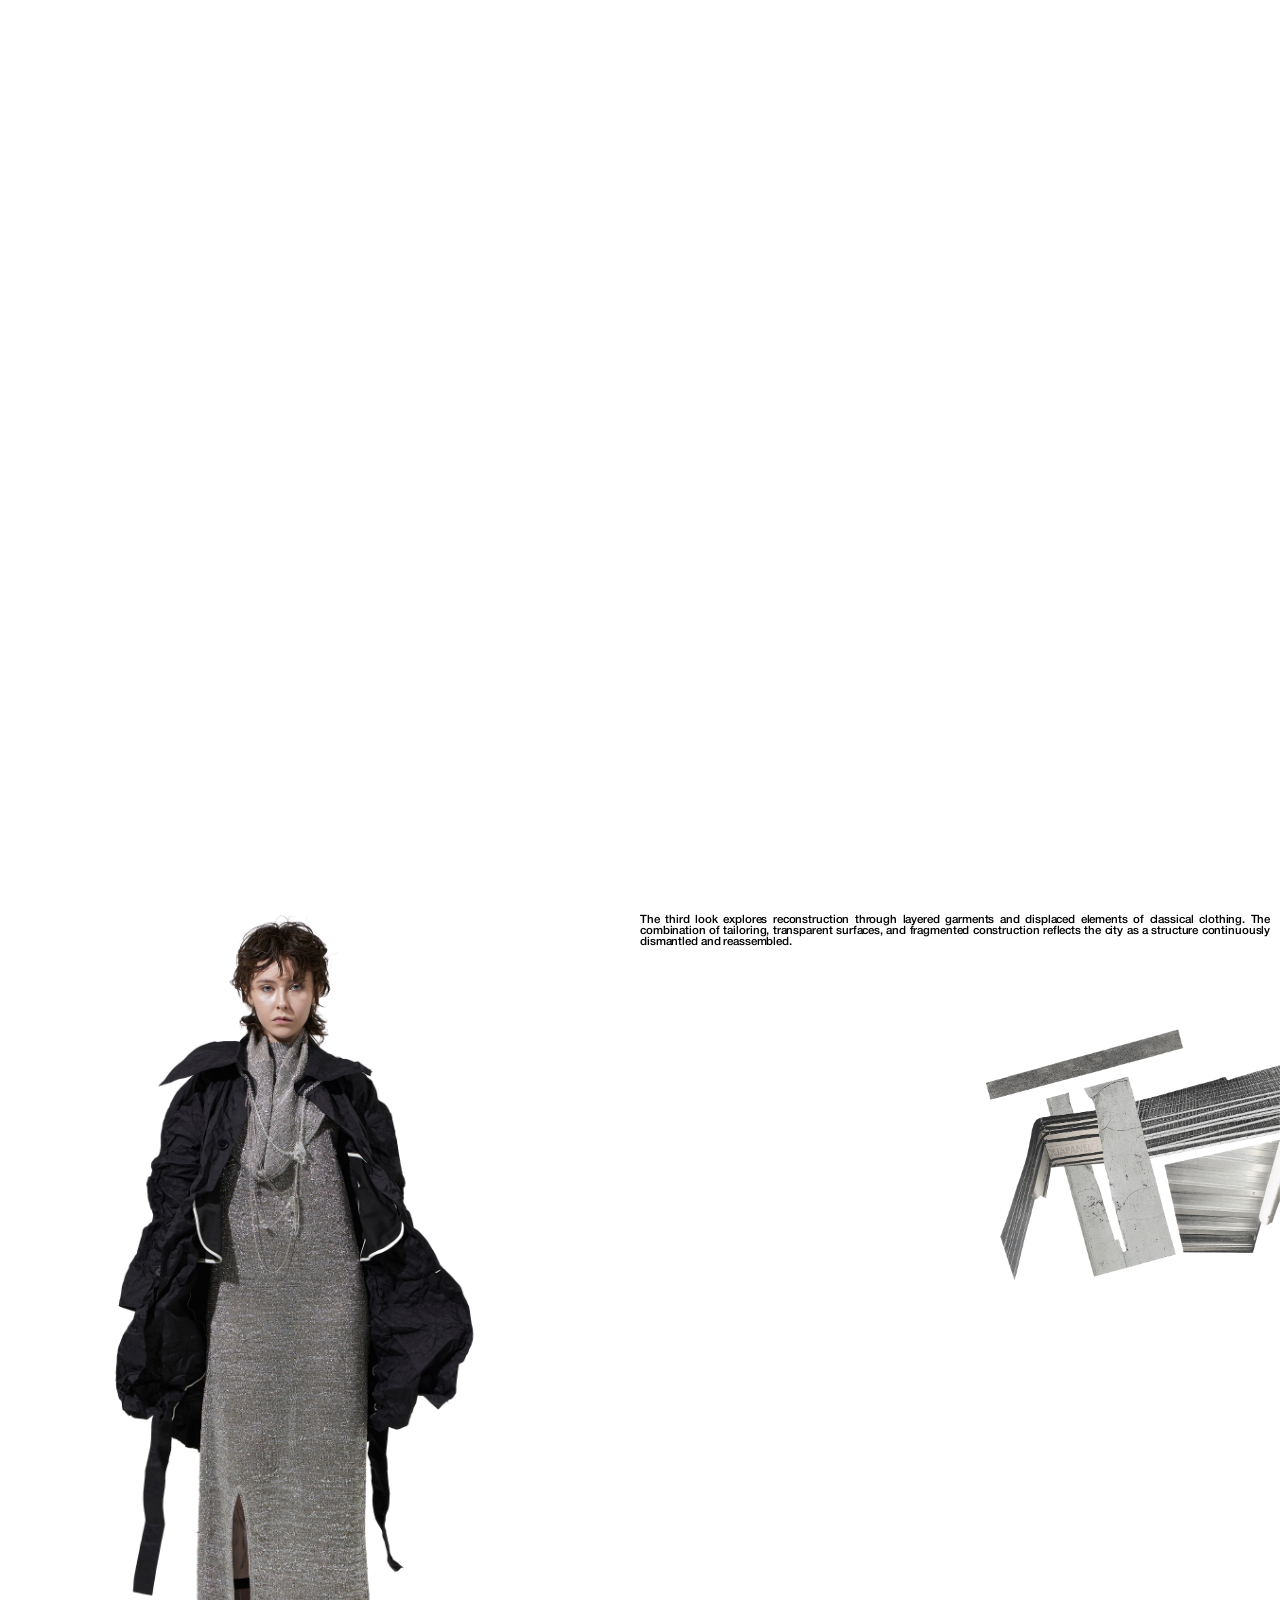
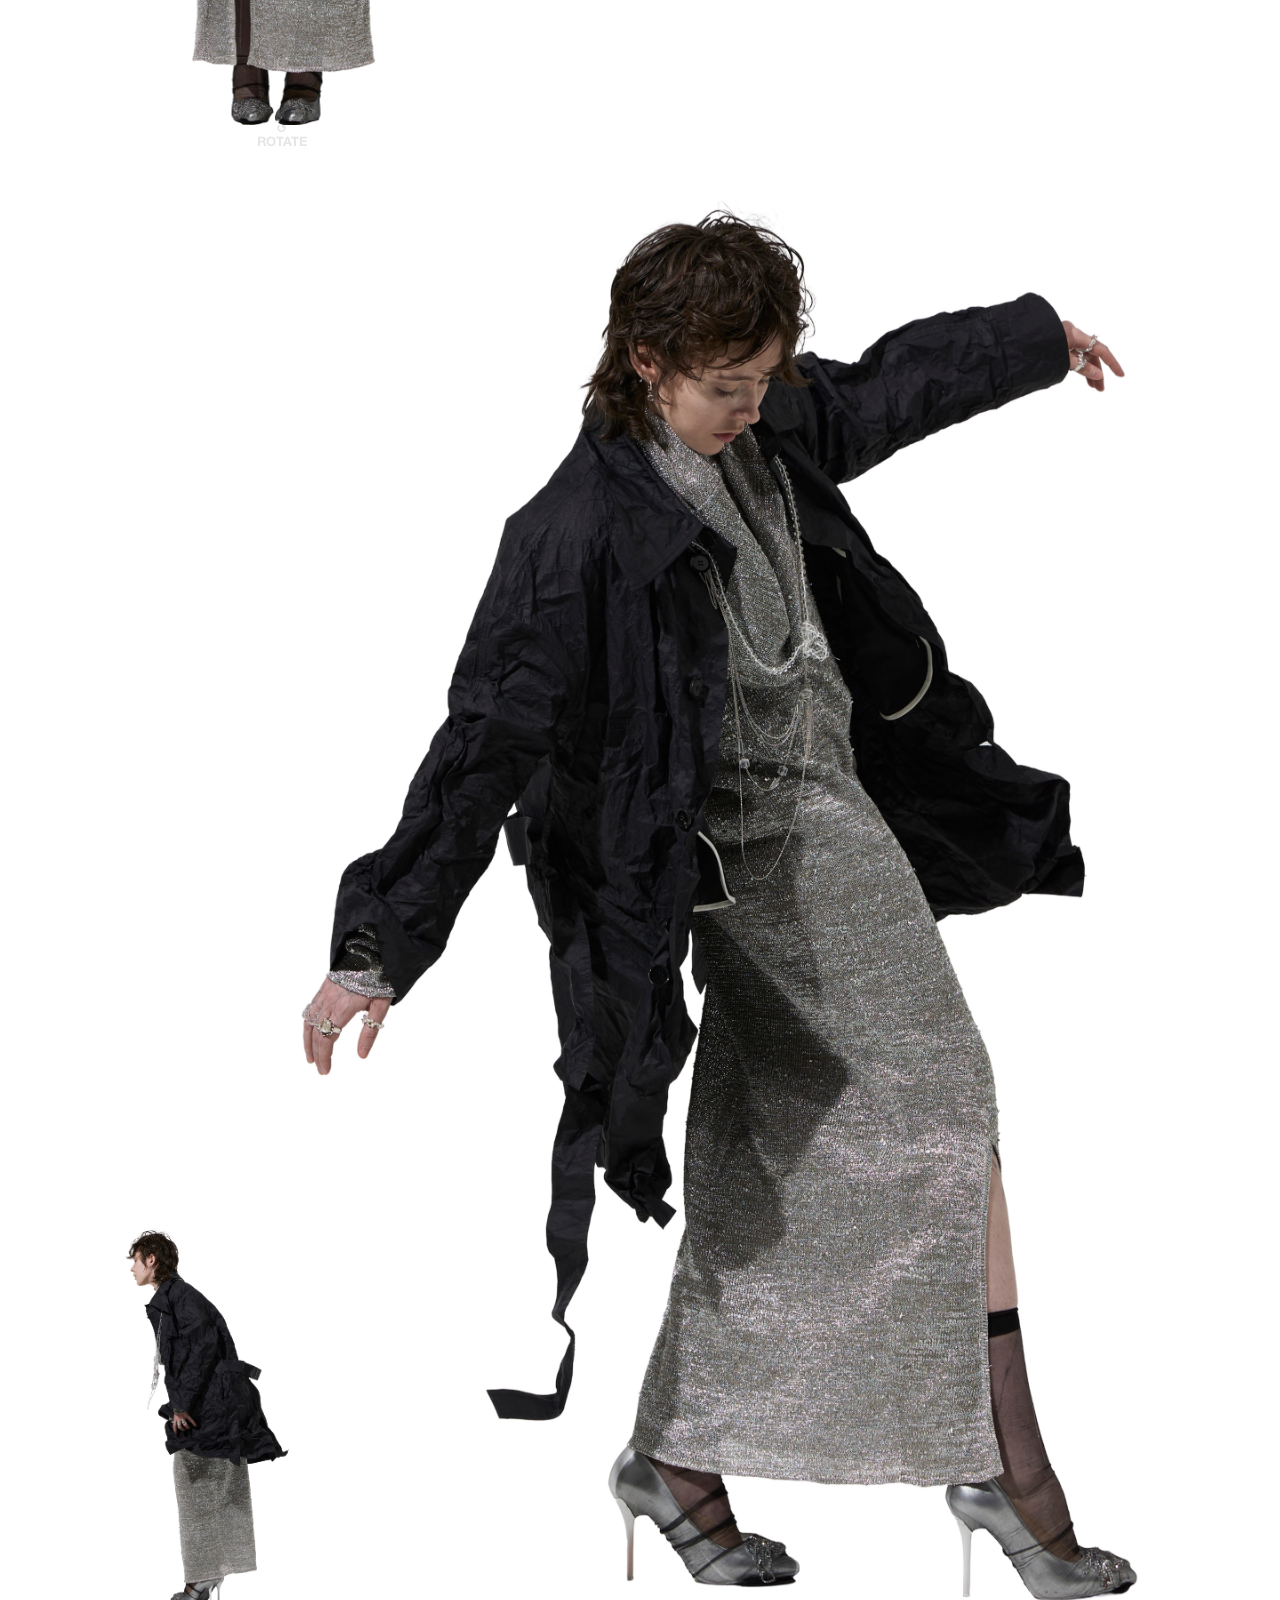
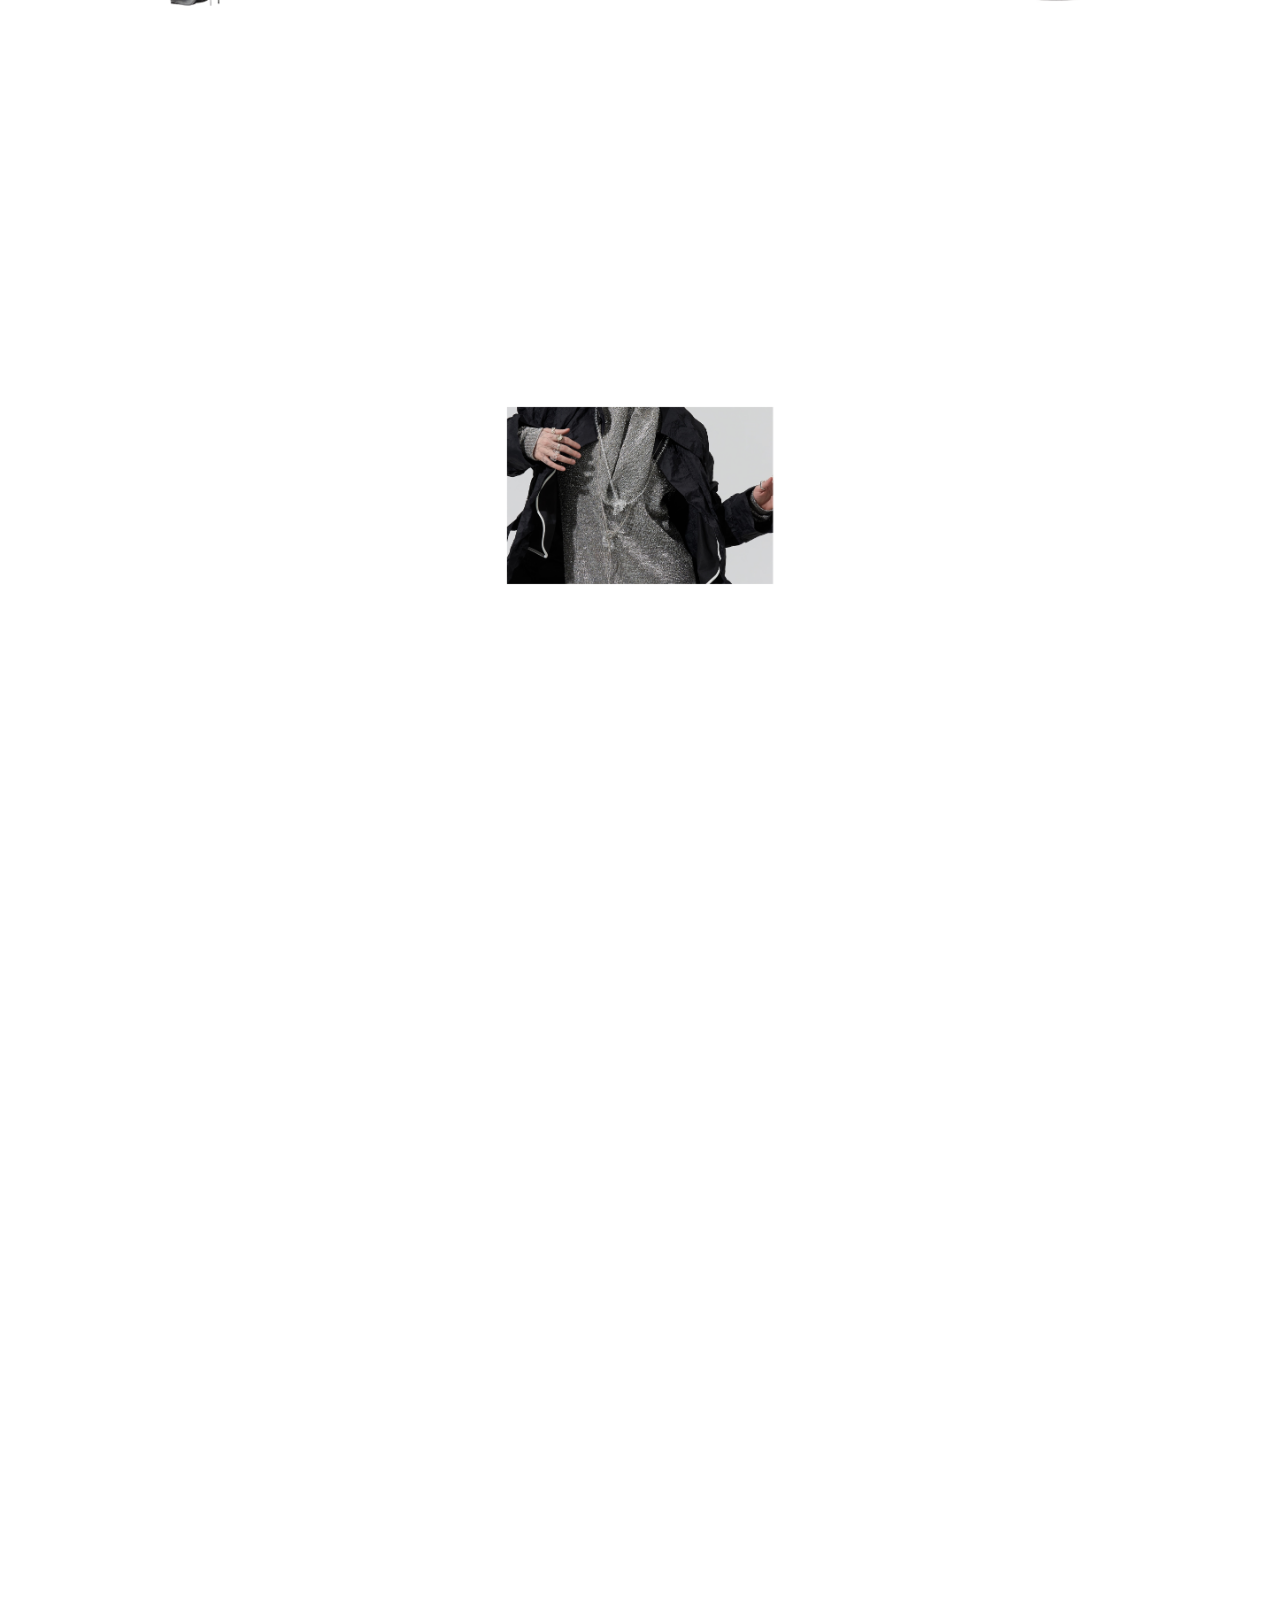
==== commit ef0c971c: "Bump cache-buster version The last two commits changed style.css without bumping ?v=, so GitHub Page" ====
--- a/index.html
+++ b/index.html
@@ -8,7 +8,7 @@
      Pages' CDN caches these for 10 minutes and phone browsers often hold
      on far longer than that, so without a changing URL a visitor's cached
      copy can survive many deploys past whatever's actually live -->
-<link rel="stylesheet" href="css/style.css?v=202607130300">
+<link rel="stylesheet" href="css/style.css?v=202607140000">
 </head>
 <body>
 
@@ -362,6 +362,6 @@
 </div>
 </section>
 
-<script src="js/main.js?v=202607130300"></script>
+<script src="js/main.js?v=202607140000"></script>
 </body>
 </html>
--- a/css/style.css
+++ b/css/style.css
@@ -559,9 +559,9 @@
      in the markup (nav-left needs to visually land on the right here). */
   #header{padding:10px;font-size:13px;}
   #header .brand{position:static;transform:none;order:-1;}
-  #header .nav-left{display:flex;gap:10px;order:1;}
+  #header .nav-left{display:flex;gap:10px;}
   #header .nav-left a:nth-child(2){display:none;}
-  #header > a{display:none;}
+  
 
   /* the desktop's 3em letter-spacing is tuned for wide screens; at mobile
      widths it overflows the viewport and clips the text */
@@ -731,7 +731,9 @@
   .cmb-6-m1{left:44%;top:55.28%;width:73.35%;height:26.24%;}
   .cmb-6-slider{padding-top:calc(253.33 / 380 * 100%);margin-bottom: 10%;}
 }
-
+@media (max-width:360px){
+  #header .nav-left a:nth-child(1){display:none;}
+}
 /* ── contact / about the designer (1440x900 reference, single viewport) ──
    .contact-photo is dead-centered on the frame independently. .contact-text
    mirrors the Figma frame's own auto-layout: a flex column holding the bio
